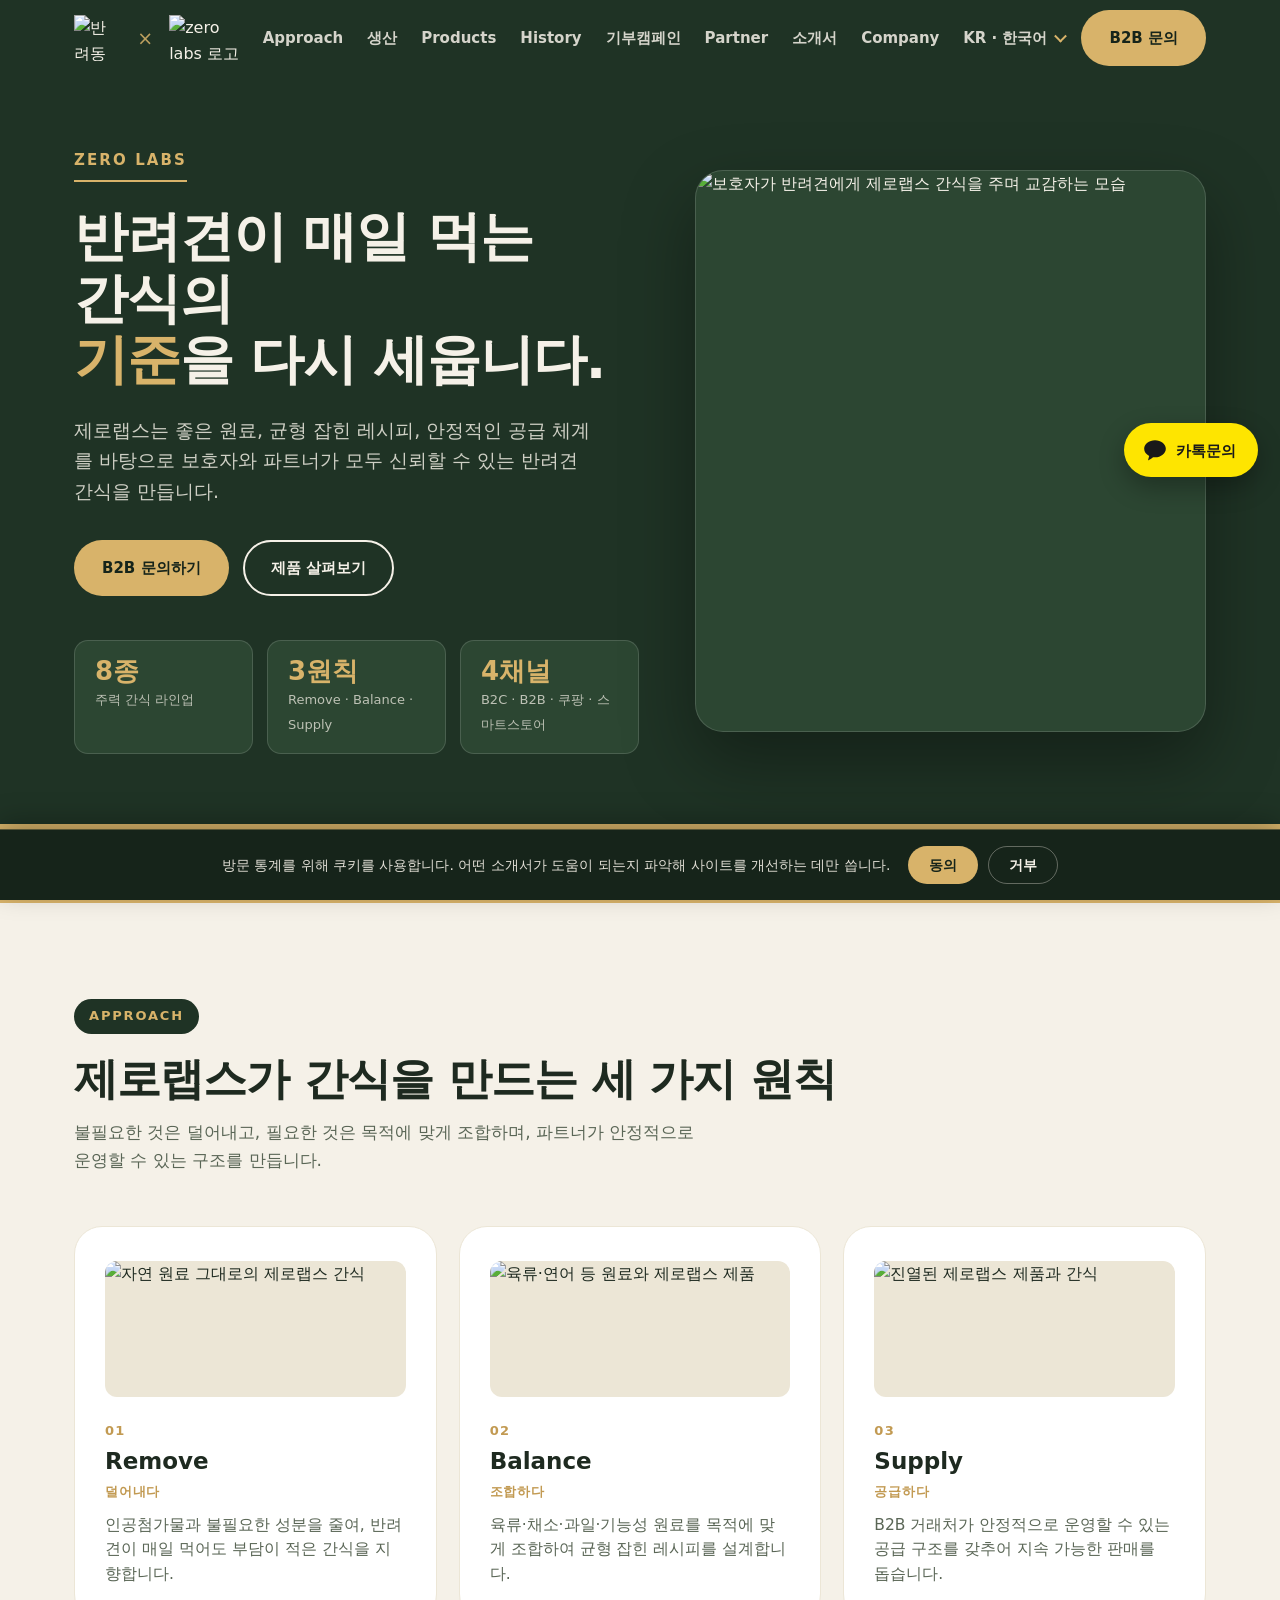
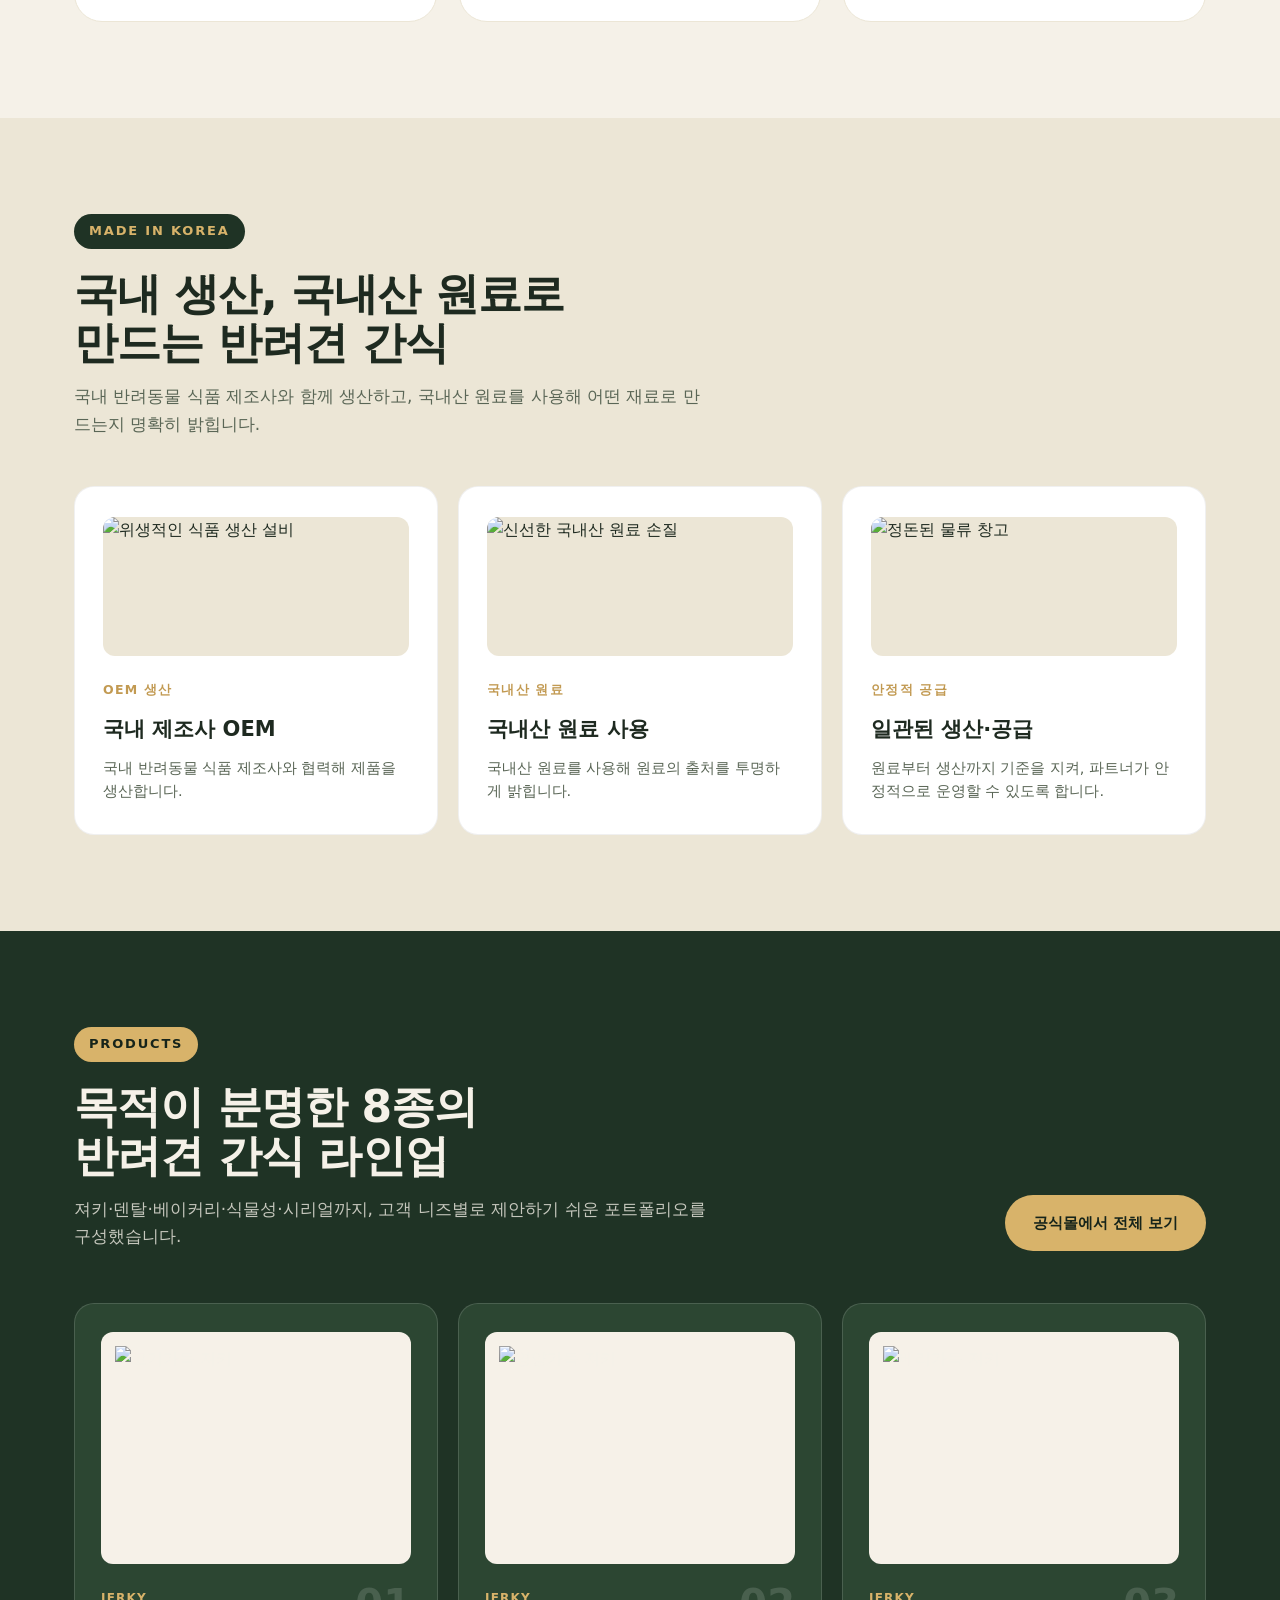
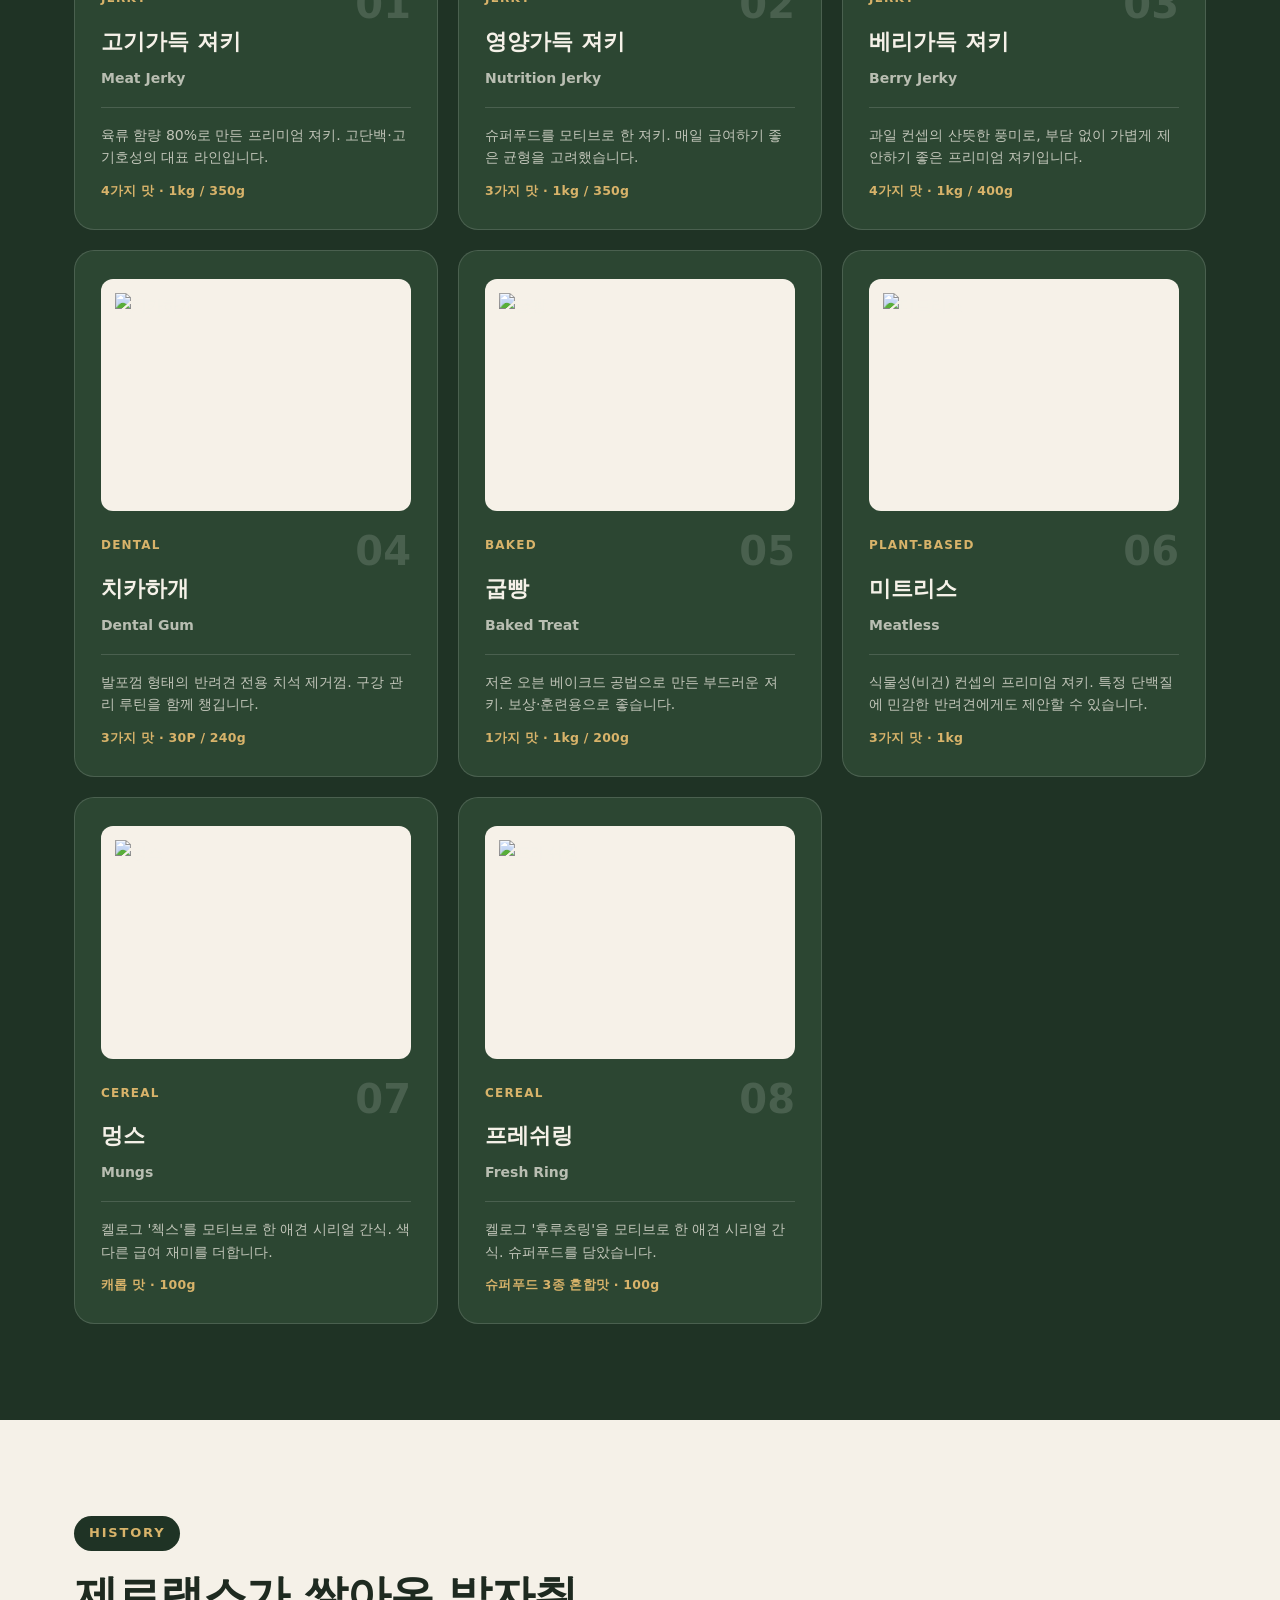
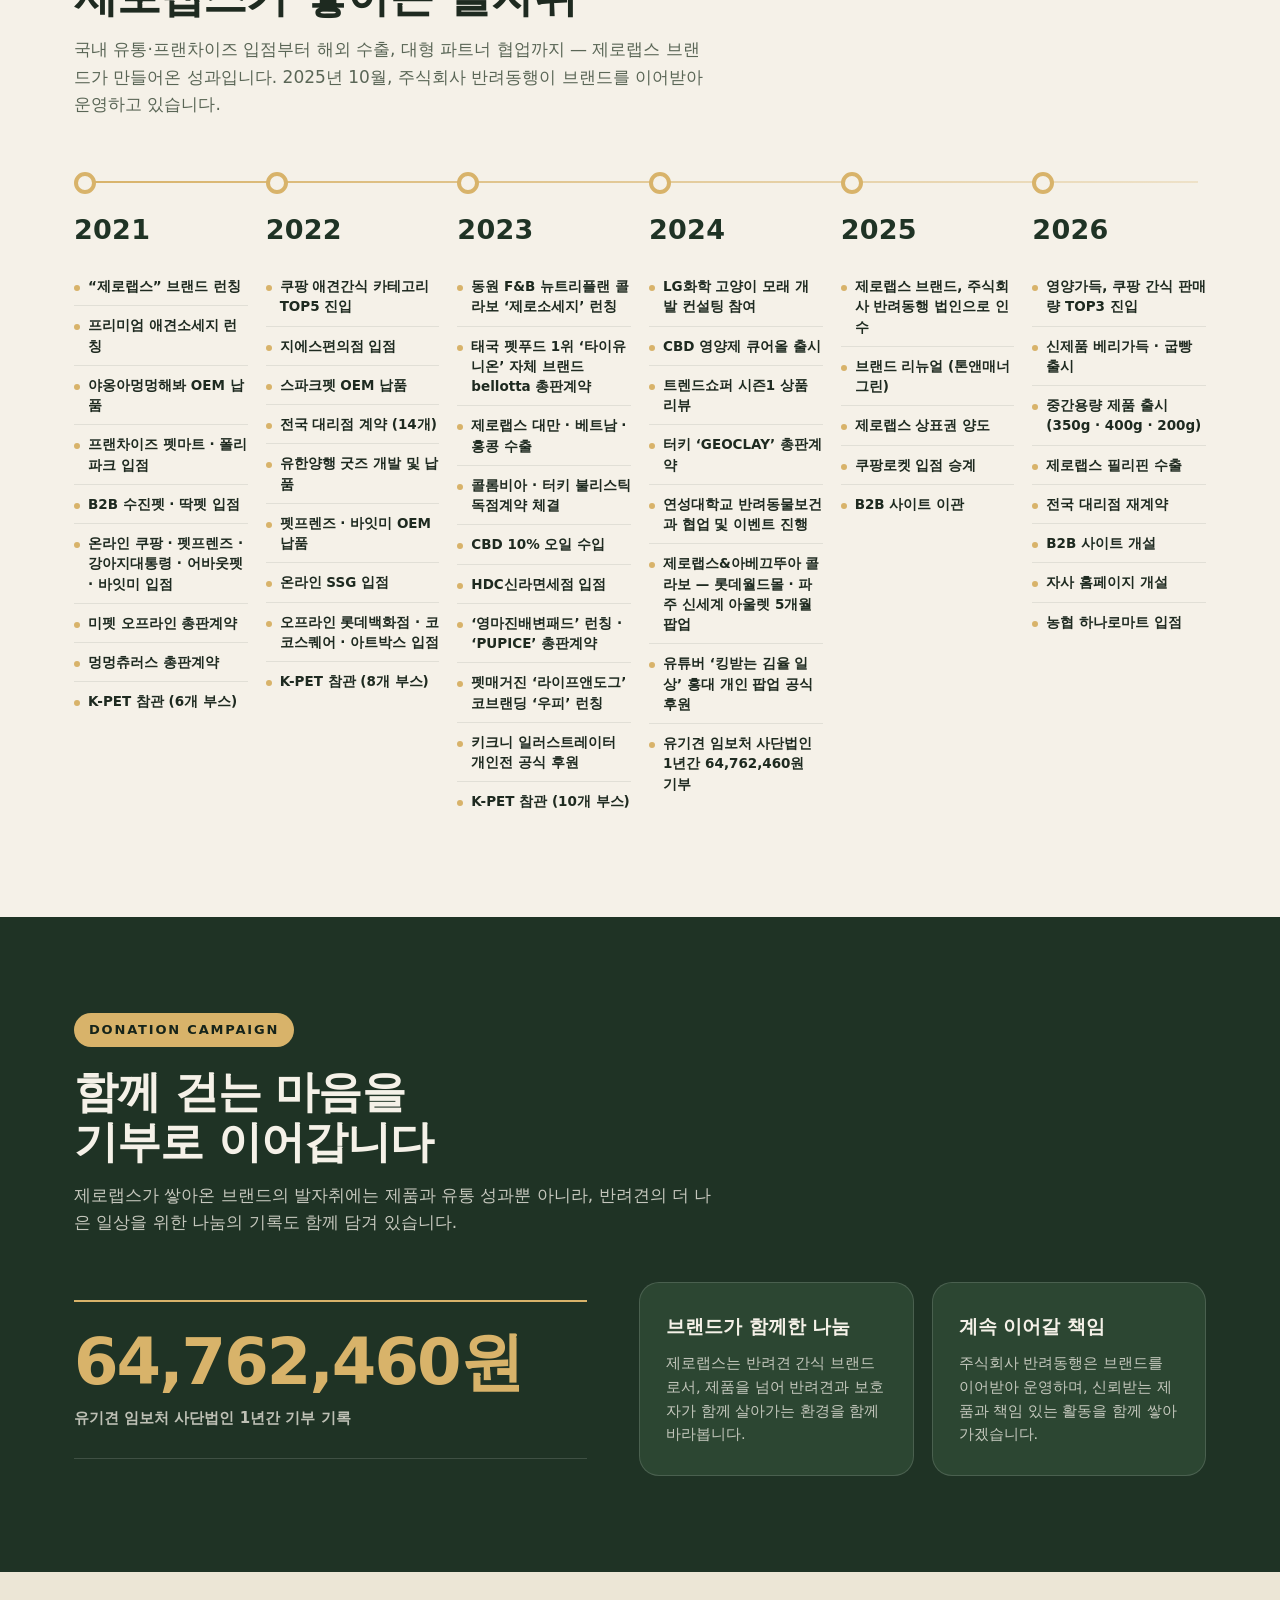
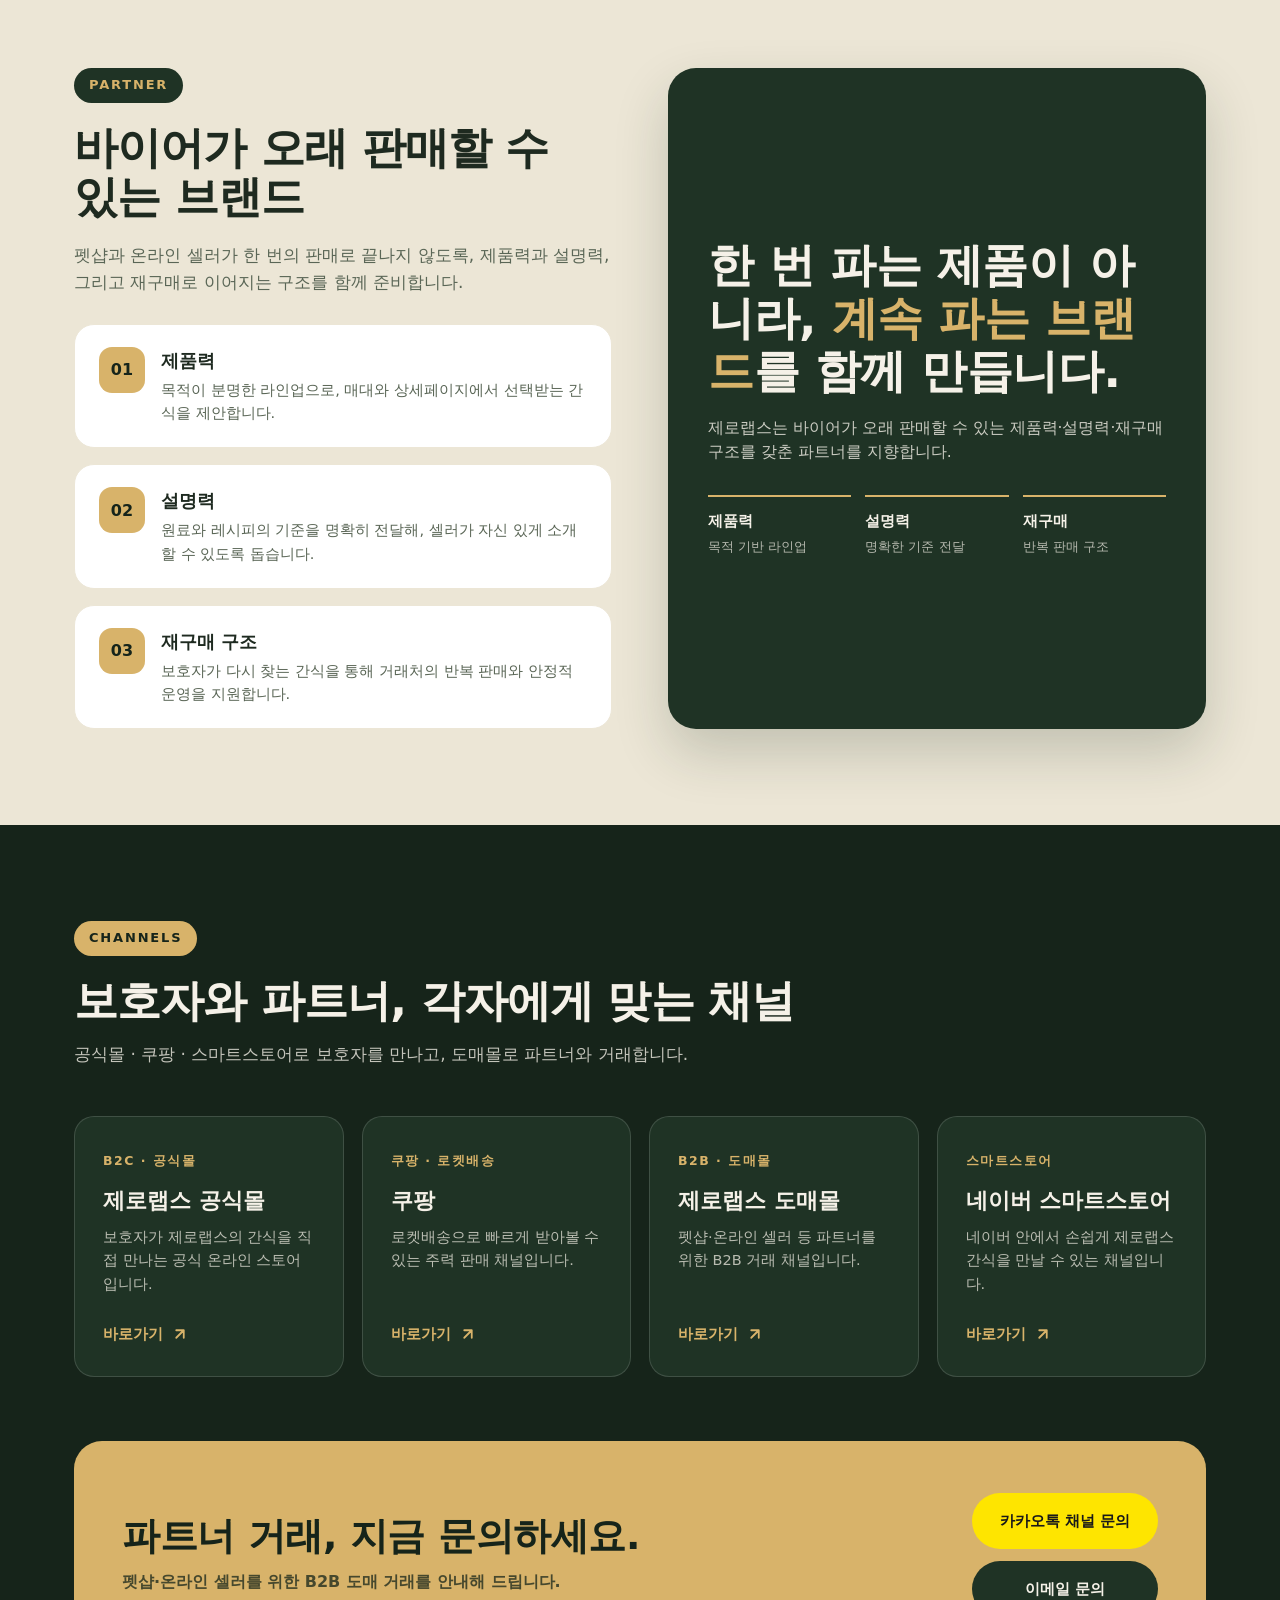
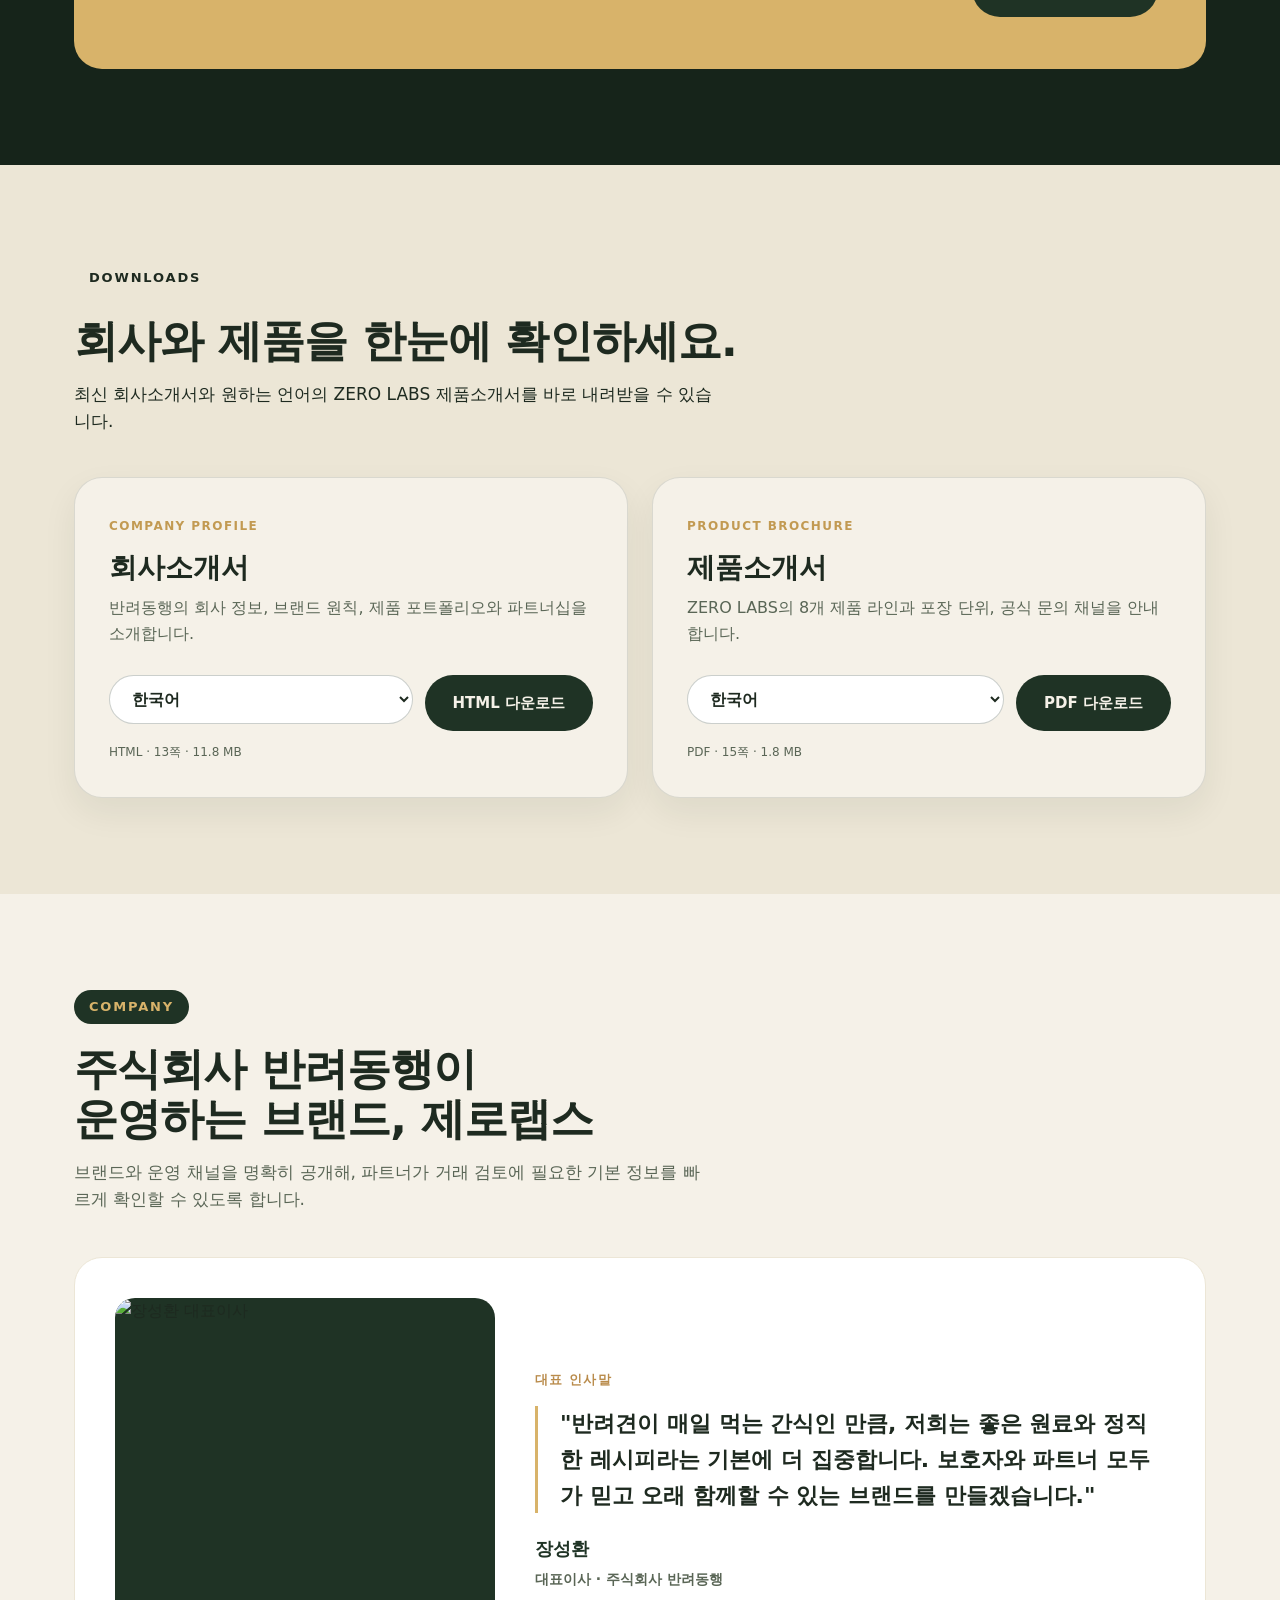
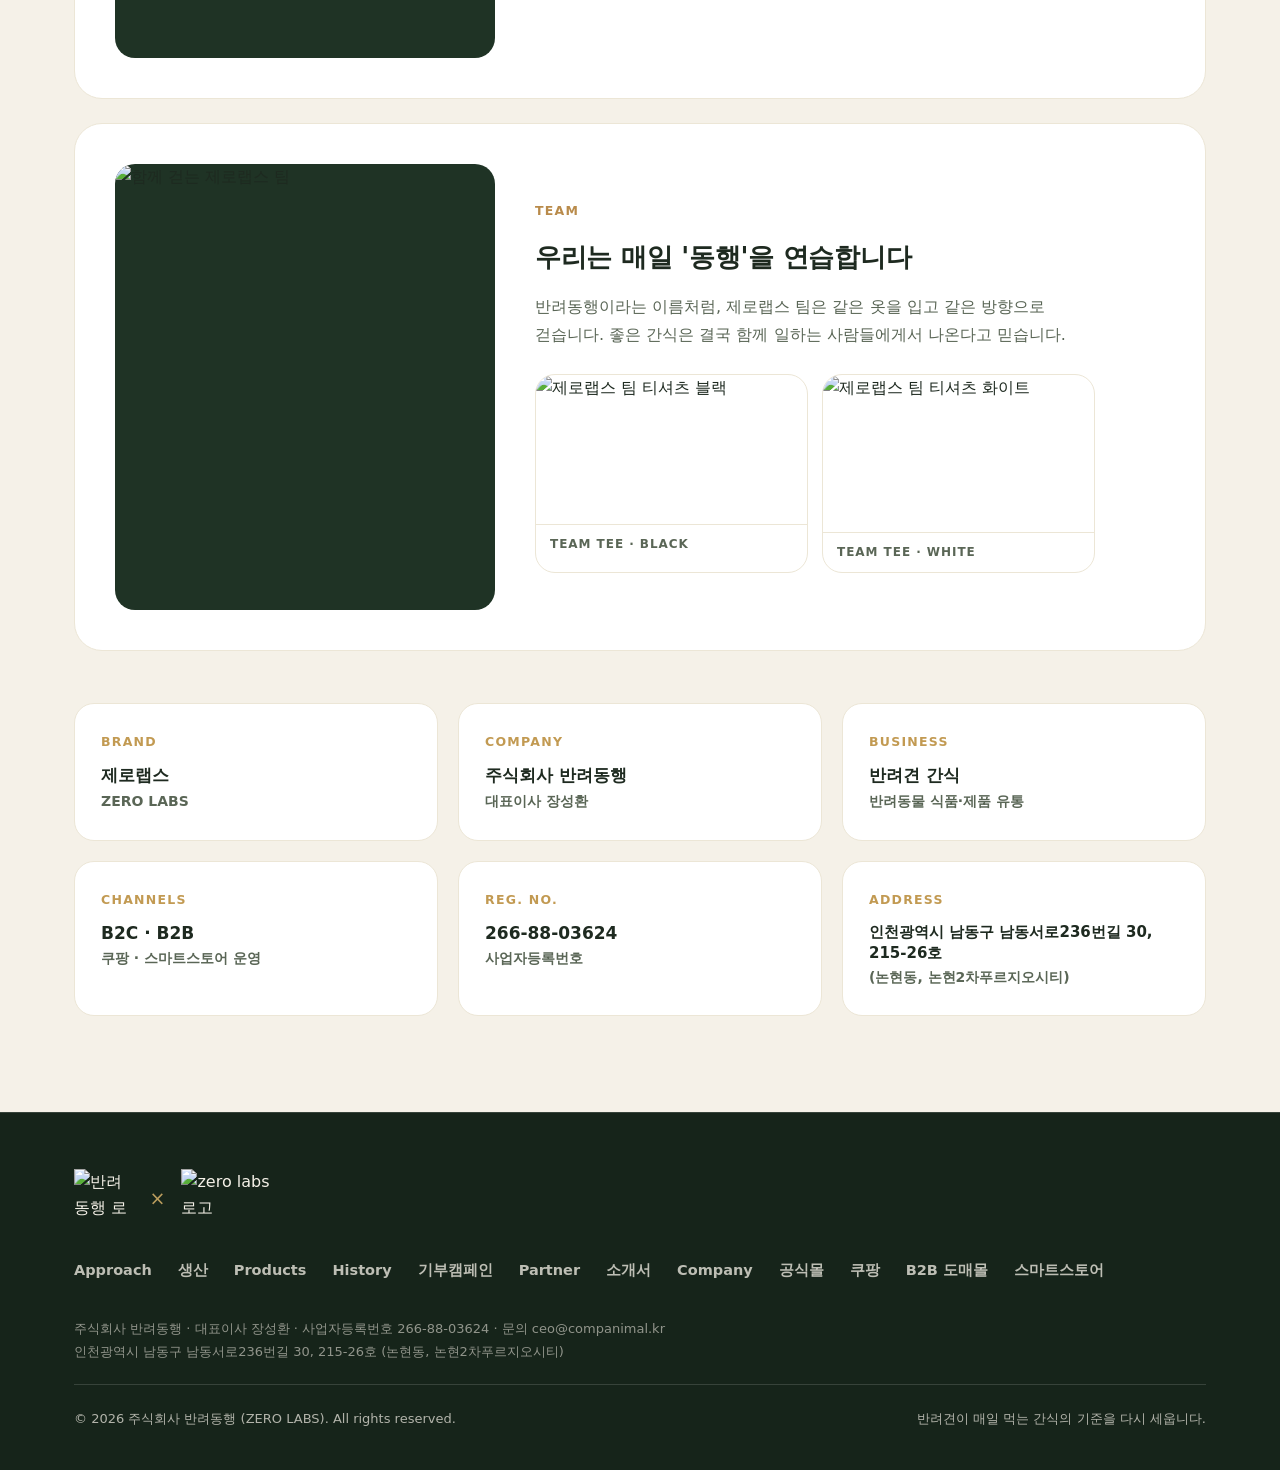
==== index.html @ 3cf58e0d "Make brochure buttons download files" ====
<!DOCTYPE html>
<html lang="ko">
<head>
<meta charset="UTF-8">
<meta name="viewport" content="width=device-width, initial-scale=1.0">
<!-- TONE: Forest & Gold -->
<title>ZERO LABS · 주식회사 반려동행 | 반려견 간식의 기준</title>
<meta name="description" content="제로랩스는 좋은 원료, 균형 잡힌 레시피, 안정적인 공급 체계를 바탕으로 보호자와 파트너가 모두 신뢰할 수 있는 반려견 간식을 만듭니다.">
<meta name="keywords" content="제로랩스, ZERO LABS, 반려동행, 주식회사 반려동행, 반려견 간식, 강아지 간식, 반려견 간식 도매, 강아지 간식 B2B, 펫샵 도매">
<meta name="naver-site-verification" content="42ab7909e6df366d7503579661ff001ebb4cefb5">
<meta name="google-site-verification" content="HSaeoZ3FyQffHJ2Tw8VqLlfAeDl8CpdPsUfSXZEnYkk">
<meta name="theme-color" content="#1f3325">

<!-- Favicon (반려동행 로고) -->
<link rel="icon" type="image/png" href="zerolabs_homepage_assets/favicon.png">
<link rel="apple-touch-icon" href="zerolabs_homepage_assets/apple-touch-icon.png">

<!-- Open Graph / SNS 공유 (반려동행 로고) -->
<meta property="og:type" content="website">
<meta property="og:site_name" content="ZERO LABS · 주식회사 반려동행">
<meta property="og:description" content="제로랩스는 좋은 원료, 균형 잡힌 레시피, 안정적인 공급 체계를 바탕으로 보호자와 파트너가 모두 신뢰할 수 있는 반려견 간식을 만듭니다.">
<meta property="og:title" content="ZERO LABS · 주식회사 반려동행 | 반려견 간식의 기준">
<meta property="og:locale" content="ko_KR">
<meta property="og:url" content="https://companimal.kr/">
<link rel="canonical" href="https://companimal.kr/">
<link rel="alternate" hreflang="ko" href="https://companimal.kr/">
<link rel="alternate" hreflang="en" href="https://companimal.kr/en/">
<link rel="alternate" hreflang="zh-Hans" href="https://companimal.kr/zh/">
<link rel="alternate" hreflang="zh-Hant" href="https://companimal.kr/zh-hant/">
<link rel="alternate" hreflang="x-default" href="https://companimal.kr/">
<meta property="og:image" content="https://companimal.kr/zerolabs_homepage_assets/og_image.png?v=2">
<meta property="og:image:width" content="1200">
<meta property="og:image:height" content="630">
<meta property="og:image:alt" content="반려동행 × ZERO LABS">
<script type="application/ld+json">
{
  "@context": "https://schema.org",
  "@type": "Organization",
  "name": "주식회사 반려동행",
  "alternateName": ["반려동행", "제로랩스", "ZERO LABS", "Companimal Co., Ltd."],
  "url": "https://companimal.kr/",
  "logo": "https://companimal.kr/zerolabs_homepage_assets/og_image.png",
  "brand": {
    "@type": "Brand",
    "name": "제로랩스",
    "alternateName": "ZERO LABS"
  },
  "taxID": "266-88-03624",
  "foundingDate": "2025-09-18",
  "address": {
    "@type": "PostalAddress",
    "addressCountry": "KR",
    "addressRegion": "인천광역시",
    "addressLocality": "남동구",
    "streetAddress": "남동서로236번길 30, 215-26호 (논현동, 논현2차푸르지오시티)"
  },
  "email": "ceo@companimal.kr",
  "contactPoint": {
    "@type": "ContactPoint",
    "contactType": "sales",
    "email": "ceo@companimal.kr",
    "url": "https://pf.kakao.com/_xnyDcs",
    "availableLanguage": ["Korean", "English", "Chinese"]
  },
  "sameAs": [
    "https://zerolabs.co.kr/",
    "https://smartstore.naver.com/zerolabs",
    "https://pf.kakao.com/_xnyDcs"
  ]
}
</script>
<meta name="twitter:card" content="summary_large_image">
<meta name="twitter:description" content="제로랩스는 좋은 원료, 균형 잡힌 레시피, 안정적인 공급 체계를 바탕으로 보호자와 파트너가 모두 신뢰할 수 있는 반려견 간식을 만듭니다.">
<meta name="twitter:title" content="ZERO LABS · 주식회사 반려동행">
<meta name="twitter:image" content="https://companimal.kr/zerolabs_homepage_assets/og_image.png?v=2">

<link rel="preconnect" href="https://cdn.jsdelivr.net" crossorigin>
<link rel="stylesheet" href="https://cdn.jsdelivr.net/gh/orioncactus/pretendard@v1.3.9/dist/web/static/pretendard.min.css">
<link rel="stylesheet" href="/styles.css?v=20260813">
</head>
<body>

<header>
  <div class="wrap nav">
    <a href="#top" class="brand" aria-label="반려동행 × 제로랩스 홈">
      <img class="lg-corp" src="zerolabs_homepage_assets/lockup_companimal.webp" alt="반려동행 로고" width="649" height="632">
      <span class="collab-x" aria-hidden="true">×</span>
      <img class="lg-brand" src="zerolabs_homepage_assets/lockup_zerolabs.webp" alt="zero labs 로고" width="960" height="632">
    </a>
    <nav class="nav-links" id="navLinks">
      <a class="link" href="#approach">Approach</a>
      <a class="link" href="#make">생산</a>
      <a class="link" href="#products">Products</a>
      <a class="link" href="#history">History</a>
      <a class="link" href="#donation">기부캠페인</a>
      <a class="link" href="#partner">Partner</a>
      <a class="link" href="#downloads">소개서</a>
      <a class="link" href="#company">Company</a>
      <a class="btn btn-lime" href="#contact">B2B 문의</a>
    </nav>
    <div class="nav-actions">
      <div class="lang-switch">
        <button class="lang-button" id="languageToggle" type="button" aria-label="국가별 언어 선택" aria-expanded="false" aria-controls="languageMenu">KR · 한국어</button>
        <ul class="lang-menu" id="languageMenu" aria-labelledby="languageToggle">
          <li><a class="lang-option active" href="/" aria-current="page">KR · 한국어</a></li>
          <li><a class="lang-option" href="/en/">US · English</a></li>
          <li><a class="lang-option" href="/zh/">CN · 简体中文</a></li>
          <li><a class="lang-option" href="/zh-hant/">TW · 繁體中文</a></li>
        </ul>
      </div>
      <a class="btn btn-lime btn-desktop" href="#contact">B2B 문의</a>
      <button class="hamburger" id="hamburger" aria-label="메뉴 열기" aria-expanded="false">
        <span></span><span></span><span></span>
      </button>
    </div>
  </div>
</header>

<main id="top">

  <!-- HERO -->
  <section class="hero">
    <div class="wrap hero-grid">
      <div class="hero-copy">
        <span class="hero-eyebrow">ZERO LABS</span>
        <h1>반려견이 매일 먹는 간식의<br class="br-d"> <span class="hl">기준</span>을 다시 세웁니다.</h1>
        <p class="sub">제로랩스는 좋은 원료, 균형 잡힌 레시피, 안정적인 공급 체계를 바탕으로 보호자와 파트너가 모두 신뢰할 수 있는 반려견 간식을 만듭니다.</p>
        <div class="hero-cta">
          <a class="btn btn-lime" href="#contact">B2B 문의하기</a>
          <a class="btn btn-outline" href="#products" style="color:var(--cream)">제품 살펴보기</a>
        </div>
        <div class="hero-stats">
          <div class="stat"><b>8종</b><span>주력 간식 라인업</span></div>
          <div class="stat"><b>3원칙</b><span>Remove · Balance · Supply</span></div>
          <div class="stat"><b>4채널</b><span>B2C · B2B · 쿠팡 · 스마트스토어</span></div>
        </div>
      </div>
      <div class="hero-visual">
        <div class="hero-card">
          <img src="zerolabs_homepage_assets/hero-dog-companion.webp" alt="보호자가 반려견에게 제로랩스 간식을 주며 교감하는 모습" fetchpriority="high" width="1100" height="1650">
        </div>
      </div>
    </div>
  </section>

  <!-- TRUST STRIP -->
  <section class="trust">
    <div class="wrap">
      <p>보호자에게는 믿을 수 있는 간식, 파트너에게는 오래 파는 제품.</p>
      <div class="chips">
        <div class="t-item"><span class="t-ico">✓</span><span class="t-txt"><b>좋은 원료</b><span>국내산 원료 사용</span></span></div>
        <div class="t-item"><span class="t-ico">✓</span><span class="t-txt"><b>균형 레시피</b><span>목적별 레시피 설계</span></span></div>
        <div class="t-item"><span class="t-ico">✓</span><span class="t-txt"><b>안정적 공급</b><span>국내 제조사 OEM 생산</span></span></div>
      </div>
    </div>
  </section>

  <!-- APPROACH -->
  <section class="sec approach" id="approach">
    <div class="wrap">
      <div class="sec-head">
        <span class="sec-tag">Approach</span>
        <h2>제로랩스가 간식을 만드는 세 가지 원칙</h2>
        <p class="lead">불필요한 것은 덜어내고, 필요한 것은 목적에 맞게 조합하며, 파트너가 안정적으로 운영할 수 있는 구조를 만듭니다.</p>
      </div>
      <div class="principles">
        <div class="principle">
          <div class="pmg"><img src="zerolabs_homepage_assets/approach_remove.webp" alt="자연 원료 그대로의 제로랩스 간식" width="900" height="375" loading="lazy" decoding="async"></div>
          <span class="num">01</span>
          <h3>Remove<span class="en">덜어내다</span></h3>
          <p>인공첨가물과 불필요한 성분을 줄여, 반려견이 매일 먹어도 부담이 적은 간식을 지향합니다.</p>
        </div>
        <div class="principle">
          <div class="pmg"><img src="zerolabs_homepage_assets/approach_balance.webp" alt="육류·연어 등 원료와 제로랩스 제품" width="900" height="375" loading="lazy" decoding="async"></div>
          <span class="num">02</span>
          <h3>Balance<span class="en">조합하다</span></h3>
          <p>육류·채소·과일·기능성 원료를 목적에 맞게 조합하여 균형 잡힌 레시피를 설계합니다.</p>
        </div>
        <div class="principle">
          <div class="pmg"><img src="zerolabs_homepage_assets/hero-dog-treats.webp" alt="진열된 제로랩스 제품과 간식" width="1731" height="909" loading="lazy" decoding="async"></div>
          <span class="num">03</span>
          <h3>Supply<span class="en">공급하다</span></h3>
          <p>B2B 거래처가 안정적으로 운영할 수 있는 공급 구조를 갖추어 지속 가능한 판매를 돕습니다.</p>
        </div>
      </div>
    </div>
  </section>

  <!-- MADE IN KOREA / 생산 -->
  <section class="sec make" id="make">
    <div class="wrap">
      <div class="sec-head">
        <span class="sec-tag">Made in Korea</span>
        <h2>국내 생산, 국내산 원료로<br>만드는 반려견 간식</h2>
        <p class="lead">국내 반려동물 식품 제조사와 함께 생산하고, 국내산 원료를 사용해 어떤 재료로 만드는지 명확히 밝힙니다.</p>
      </div>
      <div class="make-grid">
        <div class="make-card">
          <div class="mimg"><img src="zerolabs_homepage_assets/make_oem.webp" alt="위생적인 식품 생산 설비" width="900" height="600" loading="lazy" decoding="async"></div>
          <span class="kw">OEM 생산</span>
          <h3>국내 제조사 OEM</h3>
          <p>국내 반려동물 식품 제조사와 협력해 제품을 생산합니다.</p>
        </div>
        <div class="make-card">
          <div class="mimg"><img src="zerolabs_homepage_assets/make_ingredient.webp" alt="신선한 국내산 원료 손질" width="900" height="601" loading="lazy" decoding="async"></div>
          <span class="kw">국내산 원료</span>
          <h3>국내산 원료 사용</h3>
          <p>국내산 원료를 사용해 원료의 출처를 투명하게 밝힙니다.</p>
        </div>
        <div class="make-card">
          <div class="mimg"><img src="zerolabs_homepage_assets/make_supply.webp" alt="정돈된 물류 창고" width="900" height="598" loading="lazy" decoding="async"></div>
          <span class="kw">안정적 공급</span>
          <h3>일관된 생산·공급</h3>
          <p>원료부터 생산까지 기준을 지켜, 파트너가 안정적으로 운영할 수 있도록 합니다.</p>
        </div>
      </div>
    </div>
  </section>

  <!-- PRODUCTS -->
  <section class="sec products" id="products">
    <div class="wrap">
      <div class="prod-head">
        <div class="sec-head">
          <span class="sec-tag">Products</span>
          <h2>목적이 분명한 8종의<br>반려견 간식 라인업</h2>
          <p class="lead">져키·덴탈·베이커리·식물성·시리얼까지, 고객 니즈별로 제안하기 쉬운 포트폴리오를 구성했습니다.</p>
        </div>
        <a class="btn btn-lime" href="https://zerolabs.co.kr/" target="_blank" rel="noopener">공식몰에서 전체 보기</a>
      </div>
      <div class="prod-grid">
        <div class="pcard"><div class="pimg"><img src="zerolabs_homepage_assets/products/gogi.webp" alt="고기가득 져키" width="680" height="680" loading="lazy" decoding="async"></div>
          <span class="no">01</span><span class="tag">Jerky</span><h3>고기가득 져키</h3><span class="en">Meat Jerky</span>
          <p class="pdesc">육류 함량 80%로 만든 프리미엄 져키. 고단백·고기호성의 대표 라인입니다.</p>
          <p class="pspec">4가지 맛 · 1kg / 350g</p></div>
        <div class="pcard"><div class="pimg"><img src="zerolabs_homepage_assets/products/yeongyang.webp" alt="영양가득 져키" width="680" height="680" loading="lazy" decoding="async"></div>
          <span class="no">02</span><span class="tag">Jerky</span><h3>영양가득 져키</h3><span class="en">Nutrition Jerky</span>
          <p class="pdesc">슈퍼푸드를 모티브로 한 져키. 매일 급여하기 좋은 균형을 고려했습니다.</p>
          <p class="pspec">3가지 맛 · 1kg / 350g</p></div>
        <div class="pcard"><div class="pimg"><img src="zerolabs_homepage_assets/products/berry.webp" alt="베리가득 져키" width="680" height="680" loading="lazy" decoding="async"></div>
          <span class="no">03</span><span class="tag">Jerky</span><h3>베리가득 져키</h3><span class="en">Berry Jerky</span>
          <p class="pdesc">과일 컨셉의 산뜻한 풍미로, 부담 없이 가볍게 제안하기 좋은 프리미엄 져키입니다.</p>
          <p class="pspec">4가지 맛 · 1kg / 400g</p></div>
        <div class="pcard"><div class="pimg"><img src="zerolabs_homepage_assets/products/chika.webp" alt="치카하개" width="680" height="680" loading="lazy" decoding="async"></div>
          <span class="no">04</span><span class="tag">Dental</span><h3>치카하개</h3><span class="en">Dental Gum</span>
          <p class="pdesc">발포껌 형태의 반려견 전용 치석 제거껌. 구강 관리 루틴을 함께 챙깁니다.</p>
          <p class="pspec">3가지 맛 · 30P / 240g</p></div>
        <div class="pcard"><div class="pimg"><img src="zerolabs_homepage_assets/products/gupbbang.webp" alt="굽빵" width="680" height="680" loading="lazy" decoding="async"></div>
          <span class="no">05</span><span class="tag">Baked</span><h3>굽빵</h3><span class="en">Baked Treat</span>
          <p class="pdesc">저온 오븐 베이크드 공법으로 만든 부드러운 져키. 보상·훈련용으로 좋습니다.</p>
          <p class="pspec">1가지 맛 · 1kg / 200g</p></div>
        <div class="pcard"><div class="pimg"><img src="zerolabs_homepage_assets/products/meatless.webp" alt="미트리스" width="680" height="680" loading="lazy" decoding="async"></div>
          <span class="no">06</span><span class="tag">Plant-based</span><h3>미트리스</h3><span class="en">Meatless</span>
          <p class="pdesc">식물성(비건) 컨셉의 프리미엄 져키. 특정 단백질에 민감한 반려견에게도 제안할 수 있습니다.</p>
          <p class="pspec">3가지 맛 · 1kg</p></div>
        <div class="pcard"><div class="pimg"><img src="zerolabs_homepage_assets/products/mungs.webp" alt="멍스" width="680" height="680" loading="lazy" decoding="async"></div>
          <span class="no">07</span><span class="tag">Cereal</span><h3>멍스</h3><span class="en">Mungs</span>
          <p class="pdesc">켈로그 '첵스'를 모티브로 한 애견 시리얼 간식. 색다른 급여 재미를 더합니다.</p>
          <p class="pspec">캐롭 맛 · 100g</p></div>
        <div class="pcard"><div class="pimg"><img src="zerolabs_homepage_assets/products/fresh.webp" alt="프레쉬링" width="680" height="680" loading="lazy" decoding="async"></div>
          <span class="no">08</span><span class="tag">Cereal</span><h3>프레쉬링</h3><span class="en">Fresh Ring</span>
          <p class="pdesc">켈로그 '후루츠링'을 모티브로 한 애견 시리얼 간식. 슈퍼푸드를 담았습니다.</p>
          <p class="pspec">슈퍼푸드 3종 혼합맛 · 100g</p></div>
      </div>
    </div>
  </section>

  <!-- HISTORY / 연혁 -->
  <section class="sec history" id="history">
    <div class="wrap">
      <div class="sec-head">
        <span class="sec-tag">History</span>
        <h2>제로랩스가 쌓아온 발자취</h2>
        <p class="lead">국내 유통·프랜차이즈 입점부터 해외 수출, 대형 파트너 협업까지 — 제로랩스 브랜드가 만들어온 성과입니다. 2025년 10월, 주식회사 반려동행이 브랜드를 이어받아 운영하고 있습니다.</p>
      </div>
      <div class="tl">
        <div class="tl-col">
          <div class="yr">2021</div>
          <ul>
            <li><b>“제로랩스” 브랜드 런칭</b></li>
            <li>프리미엄 애견소세지 런칭</li>
            <li>야옹아멍멍해봐 OEM 납품</li>
            <li>프랜차이즈 펫마트 · 폴리파크 입점</li>
            <li>B2B 수진펫 · 딱펫 입점</li>
            <li>온라인 쿠팡 · 펫프렌즈 · 강아지대통령 · 어바웃펫 · 바잇미 입점</li>
            <li>미펫 오프라인 총판계약</li>
            <li>멍멍츄러스 총판계약</li>
            <li>K-PET 참관 (6개 부스)</li>
          </ul>
        </div>
        <div class="tl-col">
          <div class="yr">2022</div>
          <ul>
            <li><b>쿠팡 애견간식 카테고리 TOP5 진입</b></li>
            <li>지에스편의점 입점</li>
            <li>스파크펫 OEM 납품</li>
            <li>전국 대리점 계약 (14개)</li>
            <li>유한양행 굿즈 개발 및 납품</li>
            <li>펫프렌즈 · 바잇미 OEM 납품</li>
            <li>온라인 SSG 입점</li>
            <li>오프라인 롯데백화점 · 코코스퀘어 · 아트박스 입점</li>
            <li>K-PET 참관 (8개 부스)</li>
          </ul>
        </div>
        <div class="tl-col">
          <div class="yr">2023</div>
          <ul>
            <li><b>동원 F&amp;B 뉴트리플랜 콜라보 ‘제로소세지’ 런칭</b></li>
            <li>태국 펫푸드 1위 ‘타이유니온’ 자체 브랜드 bellotta 총판계약</li>
            <li>제로랩스 대만 · 베트남 · 홍콩 수출</li>
            <li>콜롬비아 · 터키 불리스틱 독점계약 체결</li>
            <li>CBD 10% 오일 수입</li>
            <li>HDC신라면세점 입점</li>
            <li>‘영마진배변패드’ 런칭 · ‘PUPICE’ 총판계약</li>
            <li>펫매거진 ‘라이프앤도그’ 코브랜딩 ‘우피’ 런칭</li>
            <li>키크니 일러스트레이터 개인전 공식 후원</li>
            <li>K-PET 참관 (10개 부스)</li>
          </ul>
        </div>
        <div class="tl-col">
          <div class="yr">2024</div>
          <ul>
            <li><b>LG화학 고양이 모래 개발 컨설팅 참여</b></li>
            <li>CBD 영양제 큐어올 출시</li>
            <li>트렌드쇼퍼 시즌1 상품 리뷰</li>
            <li>터키 ‘GEOCLAY’ 총판계약</li>
            <li>연성대학교 반려동물보건과 협업 및 이벤트 진행</li>
            <li>제로랩스&amp;아베끄뚜아 콜라보 — 롯데월드몰 · 파주 신세계 아울렛 5개월 팝업</li>
            <li>유튜버 ‘킹받는 김율 일상’ 홍대 개인 팝업 공식 후원</li>
            <li>유기견 임보처 사단법인 1년간 64,762,460원 기부</li>
          </ul>
        </div>
        <div class="tl-col">
          <div class="yr">2025</div>
          <ul>
            <li><b>제로랩스 브랜드, 주식회사 반려동행 법인으로 인수</b></li>
            <li>브랜드 리뉴얼 (톤앤매너 그린)</li>
            <li>제로랩스 상표권 양도</li>
            <li>쿠팡로켓 입점 승계</li>
            <li>B2B 사이트 이관</li>
          </ul>
        </div>
        <div class="tl-col">
          <div class="yr">2026</div>
          <ul>
            <li><b>영양가득, 쿠팡 간식 판매량 TOP3 진입</b></li>
            <li>신제품 베리가득 · 굽빵 출시</li>
            <li>중간용량 제품 출시 (350g · 400g · 200g)</li>
            <li>제로랩스 필리핀 수출</li>
            <li>전국 대리점 재계약</li>
            <li>B2B 사이트 개설</li>
            <li>자사 홈페이지 개설</li>
            <li>농협 하나로마트 입점</li>
          </ul>
        </div>
      </div>
    </div>
  </section>

  <!-- DONATION CAMPAIGN -->
  <section class="sec donation" id="donation">
    <div class="wrap">
      <div class="sec-head">
        <span class="sec-tag">Donation Campaign</span>
        <h2>함께 걷는 마음을<br>기부로 이어갑니다</h2>
        <p class="lead">제로랩스가 쌓아온 브랜드의 발자취에는 제품과 유통 성과뿐 아니라, 반려견의 더 나은 일상을 위한 나눔의 기록도 함께 담겨 있습니다.</p>
      </div>
      <div class="donation-grid">
        <div class="donation-metric">
          <b>64,762,460원</b>
          <span>유기견 임보처 사단법인 1년간 기부 기록</span>
        </div>
        <div class="donation-copy">
          <div class="donation-item">
            <h3>브랜드가 함께한 나눔</h3>
            <p>제로랩스는 반려견 간식 브랜드로서, 제품을 넘어 반려견과 보호자가 함께 살아가는 환경을 함께 바라봅니다.</p>
          </div>
          <div class="donation-item">
            <h3>계속 이어갈 책임</h3>
            <p>주식회사 반려동행은 브랜드를 이어받아 운영하며, 신뢰받는 제품과 책임 있는 활동을 함께 쌓아가겠습니다.</p>
          </div>
        </div>
      </div>
    </div>
  </section>

  <!-- PARTNER -->
  <section class="sec partner" id="partner">
    <div class="wrap partner-grid">
      <div>
        <span class="sec-tag">Partner</span>
        <h2>바이어가 오래 판매할 수 있는 브랜드</h2>
        <p class="lead">펫샵과 온라인 셀러가 한 번의 판매로 끝나지 않도록, 제품력과 설명력, 그리고 재구매로 이어지는 구조를 함께 준비합니다.</p>
        <div class="partner-list">
          <div class="pl-item">
            <span class="k">01</span>
            <div><h3>제품력</h3><p>목적이 분명한 라인업으로, 매대와 상세페이지에서 선택받는 간식을 제안합니다.</p></div>
          </div>
          <div class="pl-item">
            <span class="k">02</span>
            <div><h3>설명력</h3><p>원료와 레시피의 기준을 명확히 전달해, 셀러가 자신 있게 소개할 수 있도록 돕습니다.</p></div>
          </div>
          <div class="pl-item">
            <span class="k">03</span>
            <div><h3>재구매 구조</h3><p>보호자가 다시 찾는 간식을 통해 거래처의 반복 판매와 안정적 운영을 지원합니다.</p></div>
          </div>
        </div>
      </div>
      <div class="partner-visual">
        <div class="big">한 번 파는 제품이 아니라, <span class="hl">계속 파는 브랜드</span>를 함께 만듭니다.</div>
        <p>제로랩스는 바이어가 오래 판매할 수 있는 제품력·설명력·재구매 구조를 갖춘 파트너를 지향합니다.</p>
        <div class="pv-metrics">
          <div class="pv-metric"><b>제품력</b><span>목적 기반 라인업</span></div>
          <div class="pv-metric"><b>설명력</b><span>명확한 기준 전달</span></div>
          <div class="pv-metric"><b>재구매</b><span>반복 판매 구조</span></div>
        </div>
      </div>
    </div>
  </section>

  <!-- CHANNELS / CTA -->
  <section class="channels" id="contact">
    <div class="wrap">
      <div class="sec-head">
        <span class="sec-tag">Channels</span>
        <h2>보호자와 파트너, 각자에게 맞는 채널</h2>
        <p class="lead" style="color:rgba(245,241,232,.78)">공식몰 · 쿠팡 · 스마트스토어로 보호자를 만나고, 도매몰로 파트너와 거래합니다.</p>
      </div>
      <div class="ch-grid">
        <a class="ch-card" href="https://zerolabs.co.kr/" target="_blank" rel="noopener">
          <div>
            <span class="type">B2C · 공식몰</span>
            <h3>제로랩스 공식몰</h3>
            <p>보호자가 제로랩스의 간식을 직접 만나는 공식 온라인 스토어입니다.</p>
          </div>
          <span class="go">바로가기 <svg viewBox="0 0 24 24" fill="none" stroke="currentColor" stroke-width="2.4" stroke-linecap="round" stroke-linejoin="round"><path d="M7 17L17 7M7 7h10v10"/></svg></span>
        </a>
        <a class="ch-card" href="https://www.coupang.com/np/search?component=&q=%EC%A0%9C%EB%A1%9C%EB%9E%A9%EC%8A%A4&traceId=mr3oy0ab&channel=user" target="_blank" rel="noopener">
          <div>
            <span class="type">쿠팡 · 로켓배송</span>
            <h3>쿠팡</h3>
            <p>로켓배송으로 빠르게 받아볼 수 있는 주력 판매 채널입니다.</p>
          </div>
          <span class="go">바로가기 <svg viewBox="0 0 24 24" fill="none" stroke="currentColor" stroke-width="2.4" stroke-linecap="round" stroke-linejoin="round"><path d="M7 17L17 7M7 7h10v10"/></svg></span>
        </a>
        <a class="ch-card" href="https://제로랩스.com/#" target="_blank" rel="noopener">
          <div>
            <span class="type">B2B · 도매몰</span>
            <h3>제로랩스 도매몰</h3>
            <p>펫샵·온라인 셀러 등 파트너를 위한 B2B 거래 채널입니다.</p>
          </div>
          <span class="go">바로가기 <svg viewBox="0 0 24 24" fill="none" stroke="currentColor" stroke-width="2.4" stroke-linecap="round" stroke-linejoin="round"><path d="M7 17L17 7M7 7h10v10"/></svg></span>
        </a>
        <a class="ch-card" href="https://smartstore.naver.com/zerolabs" target="_blank" rel="noopener">
          <div>
            <span class="type">스마트스토어</span>
            <h3>네이버 스마트스토어</h3>
            <p>네이버 안에서 손쉽게 제로랩스 간식을 만날 수 있는 채널입니다.</p>
          </div>
          <span class="go">바로가기 <svg viewBox="0 0 24 24" fill="none" stroke="currentColor" stroke-width="2.4" stroke-linecap="round" stroke-linejoin="round"><path d="M7 17L17 7M7 7h10v10"/></svg></span>
        </a>
      </div>

      <div class="cta-band">
        <div>
          <h3>파트너 거래, 지금 문의하세요.</h3>
          <p>펫샵·온라인 셀러를 위한 B2B 도매 거래를 안내해 드립니다.</p>
        </div>
        <div class="cta-actions">
          <a class="btn btn-kakao" href="https://pf.kakao.com/_xnyDcs" target="_blank" rel="noopener">카카오톡 채널 문의</a>
          <a class="btn btn-dark" href="mailto:ceo@companimal.kr">이메일 문의</a>
        </div>
      </div>
    </div>
  </section>

  <!-- BROCHURE DOWNLOADS -->
  <section class="downloads" id="downloads">
    <div class="wrap">
      <div class="sec-head">
        <span class="sec-tag">Downloads</span>
        <h2>회사와 제품을 한눈에 확인하세요.</h2>
        <p class="lead">최신 회사소개서와 원하는 언어의 ZERO LABS 제품소개서를 바로 내려받을 수 있습니다.</p>
      </div>
      <div class="download-grid">
        <article class="download-card" data-brochure-kind="company">
          <span class="download-type">Company Profile</span>
          <h3>회사소개서</h3>
          <p>반려동행의 회사 정보, 브랜드 원칙, 제품 포트폴리오와 파트너십을 소개합니다.</p>
          <div class="download-controls">
            <label><span class="sr-only">회사소개서 언어</span><select class="download-select" aria-label="회사소개서 언어"><option value="ko">한국어</option></select></label>
            <a class="btn btn-dark" data-download-link data-download-label-pdf="PDF 다운로드" data-download-label-html="HTML 다운로드" href="/output/brochure/zerolabs-company-profile-ko-2026.html" type="text/html" hreflang="ko-KR" download="zerolabs-company-profile-ko-2026.html">HTML 다운로드</a>
          </div>
          <span class="download-meta" data-file-size>HTML · 13쪽</span>
        </article>
        <article class="download-card" data-brochure-kind="product">
          <span class="download-type">Product Brochure</span>
          <h3>제품소개서</h3>
          <p>ZERO LABS의 8개 제품 라인과 포장 단위, 공식 문의 채널을 안내합니다.</p>
          <div class="download-controls">
            <label><span class="sr-only">제품소개서 언어</span><select class="download-select" aria-label="제품소개서 언어"><option value="ko">한국어</option></select></label>
            <a class="btn btn-dark" data-download-link data-download-label-pdf="PDF 다운로드" data-download-label-html="HTML 다운로드" href="/output/pdf/product-brochure-ko-2026-v3.pdf" type="application/pdf" hreflang="ko-KR" download="product-brochure-ko-2026-v3.pdf">PDF 다운로드</a>
          </div>
          <span class="download-meta" data-file-size>PDF · 15쪽</span>
        </article>
      </div>
    </div>
  </section>

  <!-- COMPANY -->
  <section class="company" id="company">
    <div class="wrap">
      <div class="sec-head">
        <span class="sec-tag">Company</span>
        <h2>주식회사 반려동행이<br>운영하는 브랜드, 제로랩스</h2>
        <p class="lead">브랜드와 운영 채널을 명확히 공개해, 파트너가 거래 검토에 필요한 기본 정보를 빠르게 확인할 수 있도록 합니다.</p>
      </div>

      <!-- 대표 인사말 (플레이스홀더 — 실제 대표자 성함·사진·문구로 교체) -->
      <div class="ceo">
        <div class="ceo-photo"><img src="zerolabs_homepage_assets/ceo_jangseonghwan.webp" alt="장성환 대표이사" width="760" height="1140" loading="lazy" decoding="async"></div>
        <div class="ceo-body">
          <span class="ceo-tag">대표 인사말</span>
          <blockquote class="ceo-quote">"반려견이 매일 먹는 간식인 만큼, 저희는 좋은 원료와 정직한 레시피라는 기본에 더 집중합니다. 보호자와 파트너 모두가 믿고 오래 함께할 수 있는 브랜드를 만들겠습니다."</blockquote>
          <div class="ceo-name">장성환<span>대표이사 · 주식회사 반려동행</span></div>
        </div>
      </div>

      <!-- 팀 컬처 -->
      <div class="team">
        <div class="team-photo"><img src="zerolabs_homepage_assets/team_walk.webp" alt="함께 걷는 제로랩스 팀" loading="lazy" width="900" height="1056"></div>
        <div class="team-body">
          <span class="ceo-tag">Team</span>
          <h3>우리는 매일 '동행'을 연습합니다</h3>
          <p>반려동행이라는 이름처럼, 제로랩스 팀은 같은 옷을 입고 같은 방향으로 걷습니다. 좋은 간식은 결국 함께 일하는 사람들에게서 나온다고 믿습니다.</p>
          <div class="team-tees">
            <figure><img src="zerolabs_homepage_assets/tee_black.webp" alt="제로랩스 팀 티셔츠 블랙" loading="lazy" width="900" height="494"><figcaption>Team Tee · Black</figcaption></figure>
            <figure><img src="zerolabs_homepage_assets/tee_white.webp" alt="제로랩스 팀 티셔츠 화이트" loading="lazy" width="900" height="521"><figcaption>Team Tee · White</figcaption></figure>
          </div>
        </div>
      </div>

      <div class="profile">
        <div class="prow"><div class="lbl">Brand</div><div class="val">제로랩스<small>ZERO LABS</small></div></div>
        <div class="prow"><div class="lbl">Company</div><div class="val">주식회사 반려동행<small>대표이사 장성환</small></div></div>
        <div class="prow"><div class="lbl">Business</div><div class="val">반려견 간식<small>반려동물 식품·제품 유통</small></div></div>
        <div class="prow"><div class="lbl">Channels</div><div class="val">B2C · B2B<small>쿠팡 · 스마트스토어 운영</small></div></div>
        <div class="prow"><div class="lbl">Reg. No.</div><div class="val">266-88-03624<small>사업자등록번호</small></div></div>
        <div class="prow"><div class="lbl">Address</div><div class="val" style="font-size:15px">인천광역시 남동구 남동서로236번길 30, 215-26호<small>(논현동, 논현2차푸르지오시티)</small></div></div>
      </div>
    </div>
  </section>

</main>

<footer>
  <div class="wrap">
    <div class="foot-top">
      <div class="foot-brand">
        <img class="lg-corp" src="zerolabs_homepage_assets/lockup_companimal.webp" alt="반려동행 로고" width="649" height="632" loading="lazy" decoding="async">
        <span class="collab-x" aria-hidden="true">×</span>
        <img class="lg-brand" src="zerolabs_homepage_assets/lockup_zerolabs.webp" alt="zero labs 로고" width="960" height="632" loading="lazy" decoding="async">
      </div>
      <nav class="foot-links">
        <a href="#approach">Approach</a>
        <a href="#make">생산</a>
        <a href="#products">Products</a>
        <a href="#history">History</a>
        <a href="#donation">기부캠페인</a>
        <a href="#partner">Partner</a>
        <a href="#downloads">소개서</a>
        <a href="#company">Company</a>
        <a href="https://zerolabs.co.kr/" target="_blank" rel="noopener">공식몰</a>
        <a href="https://www.coupang.com/np/search?component=&q=%EC%A0%9C%EB%A1%9C%EB%9E%A9%EC%8A%A4&traceId=mr3oy0ab&channel=user" target="_blank" rel="noopener">쿠팡</a>
        <a href="https://제로랩스.com/#" target="_blank" rel="noopener">B2B 도매몰</a>
        <a href="https://smartstore.naver.com/zerolabs" target="_blank" rel="noopener">스마트스토어</a>
      </nav>
    </div>
    <div class="foot-biz">주식회사 반려동행 · 대표이사 장성환 · 사업자등록번호 266-88-03624 · 문의 <a href="mailto:ceo@companimal.kr">ceo@companimal.kr</a><br>인천광역시 남동구 남동서로236번길 30, 215-26호 (논현동, 논현2차푸르지오시티)</div>
    <div class="foot-bottom">
      <span>© 2026 주식회사 반려동행 (ZERO LABS). All rights reserved.</span>
      <span>반려견이 매일 먹는 간식의 기준을 다시 세웁니다.</span>
    </div>
  </div>
</footer>

<!-- 카카오톡 채널 플로팅 버튼 -->
<a class="kakao-float" href="https://pf.kakao.com/_xnyDcs" target="_blank" rel="noopener" aria-label="카카오톡 채널 문의">
  <svg viewBox="0 0 24 24" aria-hidden="true"><path d="M12 3C6.48 3 2 6.54 2 10.9c0 2.8 1.86 5.26 4.66 6.66-.15.52-.97 3.36-1 3.58 0 0-.02.17.09.24.11.07.24.02.24.02.32-.05 3.66-2.4 4.24-2.81.57.08 1.16.13 1.77.13 5.52 0 10-3.54 10-7.9S17.52 3 12 3z"/></svg>
  <span class="kf-label">카톡문의</span>
</a>

<script src="/brochure-downloads.js?v=20260828a" defer></script>
<script src="/analytics.js?v=20260811b" defer></script>
<script>
  (function(){
    var btn = document.getElementById('hamburger');
    var menu = document.getElementById('navLinks');
    function close(){ menu.classList.remove('open'); btn.classList.remove('open'); btn.setAttribute('aria-expanded','false'); }
    btn.addEventListener('click', function(){
      var open = menu.classList.toggle('open');
      btn.classList.toggle('open', open);
      btn.setAttribute('aria-expanded', open ? 'true' : 'false');
    });
    menu.querySelectorAll('a').forEach(function(a){ a.addEventListener('click', close); });

    var languageToggle = document.getElementById('languageToggle');
    var languageMenu = document.getElementById('languageMenu');
    var languageWrap = languageToggle ? languageToggle.closest('.lang-switch') : null;
    function closeLanguage(){
      if(!languageWrap) return;
      languageWrap.classList.remove('open');
      languageToggle.setAttribute('aria-expanded','false');
    }
    if(languageToggle && languageMenu && languageWrap){
      languageToggle.addEventListener('click', function(e){
        e.stopPropagation();
        var open = !languageWrap.classList.contains('open');
        languageWrap.classList.toggle('open', open);
        languageToggle.setAttribute('aria-expanded', open ? 'true' : 'false');
      });
      languageMenu.addEventListener('click', function(){ closeLanguage(); });
      document.addEventListener('click', function(e){
        if(!languageWrap.contains(e.target)) closeLanguage();
      });
      document.addEventListener('keydown', function(e){
        if(e.key==='Escape') closeLanguage();
      });
    }
  })();

  /* 스크롤 시 헤더를 배너에서 분리 */
  (function(){
    var header = document.querySelector('header');
    function onScroll(){
      if(window.scrollY > 24) header.classList.add('scrolled');
      else header.classList.remove('scrolled');
    }
    window.addEventListener('scroll', onScroll, {passive:true});
    onScroll();
  })();

</script>

</body>
</html>
---- styles.css ----
:root{
    --green-900:#16241a;
    --green-800:#1f3325;
    --green-700:#2c4632;
    --green-600:#3a5a42;
    --cream:#f5f1e8;
    --cream-2:#ece6d6;
    --lime:#d8b36a;
    --lime-dark:#c29a52;
    --gold:#d8b36a;
    --gold-d:#c29a52;
    --amber:#b98b4b;
    --ink:#1e2a20;
    --muted:#5a6656;
    --line:rgba(255,255,255,.14);
    --radius-lg:28px;
    --radius-md:20px;
    --radius-sm:14px;
    --max:1180px;
  }
  *{margin:0;padding:0;box-sizing:border-box}
  html{scroll-behavior:smooth}
  /* 메뉴 앵커 이동 시 제목이 헤더에 가리지 않도록 */
  .hero,.sec,.channels,.downloads,.company{scroll-margin-top:76px}
  body{
    font-family:'Pretendard',system-ui,-apple-system,sans-serif;
    color:var(--ink);
    background:var(--cream);
    line-height:1.6;
    -webkit-font-smoothing:antialiased;
    overflow-x:hidden;
  }
  a{color:inherit;text-decoration:none}
  img{display:block;max-width:100%;height:auto}
  .wrap{max-width:var(--max);margin:0 auto;padding:0 24px}
  section{position:relative}
  .sr-only{
    position:absolute;width:1px;height:1px;padding:0;margin:-1px;
    overflow:hidden;clip:rect(0,0,0,0);white-space:nowrap;border:0;
  }

  /* ---------- Buttons ---------- */
  .btn{
    display:inline-flex;align-items:center;gap:.5em;
    font-weight:700;font-size:15px;
    padding:14px 26px;border-radius:999px;
    border:2px solid transparent;
    transition:transform .18s ease, background .18s ease, color .18s ease, border-color .18s ease;
    cursor:pointer;white-space:nowrap;
  }
  .btn:hover{transform:translateY(-2px)}
  .btn-lime{background:var(--lime);color:var(--green-900)}
  .btn-lime:hover{background:var(--lime-dark)}
  .btn-outline{background:transparent;border-color:currentColor}
  .btn-dark{background:var(--green-800);color:var(--cream)}
  .btn-dark:hover{background:var(--green-700)}

  /* ---------- Header ---------- */
  header{
    position:sticky;top:0;z-index:50;
    background:var(--green-800);
    border-bottom:1px solid transparent;
    transition:background .3s ease, border-color .3s ease, box-shadow .3s ease, height .3s ease;
  }
  /* 스크롤 전: 배너와 하나로 붙어 보임 / 스크롤 후: 분리된 바로 떠오름 */
  header.scrolled{
    background:rgba(31,51,37,.97);
    border-bottom-color:var(--line);
  }
  .nav{
    display:flex;align-items:center;justify-content:space-between;
    height:76px;
  }
  .brand{display:flex;align-items:center;gap:12px;color:var(--cream)}
  .brand{gap:16px;align-items:center}
  .brand img{width:auto;display:block}
  .brand .lg-corp{height:46px}
  .brand .lg-brand{height:46px}
  .collab-x{color:var(--gold);font-size:19px;font-weight:400;line-height:1;opacity:.85;align-self:center}
  .nav-links{display:flex;align-items:center;gap:24px}
  .nav-links a.link{
    color:var(--cream);font-weight:600;font-size:15px;opacity:.85;
    transition:opacity .15s, color .15s;position:relative;
  }
  .nav-links a.link:hover{opacity:1;color:var(--lime)}
  .nav-links .btn{display:none}
  .nav-actions{display:flex;align-items:center;gap:16px}
  .lang-switch{position:relative;display:flex;align-items:center}
  .lang-switch::after{
    content:"";position:absolute;right:0;top:50%;
    width:7px;height:7px;border-right:2px solid var(--gold);
    border-bottom:2px solid var(--gold);transform:translateY(-70%) rotate(45deg);
    pointer-events:none;
  }
  .lang-button{
    display:inline-flex;align-items:center;border:0;background:transparent;
    padding:0 18px 0 0;color:var(--cream);
    font-family:inherit;font-size:15px;font-weight:600;line-height:1.6;opacity:.85;
    cursor:pointer;transition:opacity .15s,color .15s;
  }
  .lang-button:hover,.lang-button[aria-expanded="true"]{opacity:1;color:var(--lime)}
  .lang-switch:hover::after{border-color:var(--lime)}
  .lang-button:focus{outline:0;color:var(--lime)}
  .lang-switch:focus-within{box-shadow:0 2px 0 var(--gold)}
  .lang-menu{
    position:absolute;right:0;top:calc(100% + 10px);z-index:90;
    display:none;gap:5px;min-width:max-content;margin:0;padding:0;
    list-style:none;background:transparent;border:0;text-align:left;
  }
  .lang-switch.open .lang-menu{display:grid}
  .lang-option{
    display:block;padding:0;border:0;background:transparent;color:var(--cream);
    font-size:15px;font-weight:800;line-height:1.45;white-space:nowrap;
    text-shadow:0 1px 10px rgba(0,0,0,.62);
    transition:color .15s ease,opacity .15s ease;
  }
  .lang-option:hover,.lang-option.active{color:var(--gold)}
  .lang-option.active{pointer-events:none}
  .hamburger{
    display:none;background:transparent;border:0;cursor:pointer;
    width:44px;height:44px;border-radius:12px;
  }
  .hamburger span{display:block;width:24px;height:2.5px;background:var(--cream);margin:5px auto;border-radius:2px;transition:.25s}
  .hamburger.open span:nth-child(1){transform:translateY(7.5px) rotate(45deg)}
  .hamburger.open span:nth-child(2){opacity:0}
  .hamburger.open span:nth-child(3){transform:translateY(-7.5px) rotate(-45deg)}

  /* ---------- Hero ---------- */
  .hero{background:var(--green-800);color:var(--cream);padding:40px 0;overflow:hidden;
    display:flex;align-items:center;
    min-height:calc(100vh - 153px);min-height:calc(100svh - 153px)}
  .hero>.wrap{width:100%}
  .hero-grid{display:grid;grid-template-columns:1.05fr .95fr;gap:56px;align-items:center}
  .hero-eyebrow{
    display:inline-flex;align-items:center;gap:9px;
    font-size:13px;font-weight:700;letter-spacing:.12em;text-transform:uppercase;
    color:var(--green-900);background:var(--lime);
    padding:8px 16px;border-radius:999px;margin-bottom:26px;
  }
  .hero h1{
    font-size:clamp(32px,4.4vw,54px);font-weight:900;line-height:1.14;
    letter-spacing:-.02em;margin-bottom:24px;word-break:keep-all;
  }
  .hero h1 .hl{color:var(--lime)}
  .hero p.sub{font-size:clamp(16px,1.6vw,19px);color:rgba(245,241,232,.82);max-width:520px;margin-bottom:34px}
  .hero-cta{display:flex;flex-wrap:wrap;gap:14px;margin-bottom:44px}
  .hero-stats{display:flex;gap:14px;flex-wrap:wrap}
  .stat{
    background:var(--green-700);border:1px solid var(--line);
    border-radius:var(--radius-sm);padding:16px 20px;min-width:0;flex:1 1 140px;
  }
  .stat b{display:block;font-size:26px;font-weight:900;color:var(--lime);line-height:1.1}
  .stat span{font-size:13px;color:rgba(245,241,232,.72);font-weight:500}

  .hero-visual{position:relative}
  .hero-card{
    position:relative;border-radius:var(--radius-lg);overflow:hidden;
    background:var(--green-700);
    box-shadow:0 30px 70px rgba(0,0,0,.35);
    border:1px solid var(--line);
  }
  .hero-card img{width:100%;height:100%;object-fit:cover;aspect-ratio:4/4.4}

  /* ---------- Logo / trust strip ---------- */
  .trust{background:var(--lime);color:var(--green-900)}
  .trust .wrap{display:flex;flex-wrap:wrap;align-items:center;justify-content:space-between;gap:16px;padding:20px 24px}
  .trust p{font-weight:800;font-size:15px;letter-spacing:.01em}
  .trust .chips{display:flex;flex-wrap:wrap;gap:12px 34px}
  .t-item{display:flex;align-items:center;gap:11px}
  .t-ico{flex:0 0 auto;width:36px;height:36px;border-radius:50%;background:var(--green-800);color:var(--gold);
    display:grid;place-items:center;font-size:16px;font-weight:900;line-height:1}
  .t-txt b{display:block;font-size:14.5px;font-weight:900;color:var(--green-900);line-height:1.25}
  .t-txt span{display:block;font-size:12px;font-weight:700;color:rgba(22,36,26,.62);margin-top:2px}

  /* ---------- Section heading ---------- */
  .sec{padding:96px 0}
  .sec-tag{
    display:inline-block;font-size:13px;font-weight:800;letter-spacing:.14em;text-transform:uppercase;
    padding:7px 15px;border-radius:999px;margin-bottom:20px;
  }
  .sec-head h2{font-size:clamp(28px,3.6vw,44px);font-weight:900;letter-spacing:-.02em;line-height:1.12}
  .sec-head p.lead{font-size:17px;margin-top:16px;max-width:640px}

  /* Approach - cream block */
  .approach{background:var(--cream)}
  .approach .sec-tag{background:var(--green-800);color:var(--lime)}
  .approach .sec-head p.lead{color:var(--muted)}
  .principles{display:grid;grid-template-columns:repeat(3,1fr);gap:22px;margin-top:52px}
  .principle{
    background:#fff;border:1px solid var(--cream-2);border-radius:var(--radius-lg);
    padding:34px 30px;transition:transform .2s ease, box-shadow .2s ease;
    position:relative;overflow:hidden;
  }
  .principle:hover{transform:translateY(-6px);box-shadow:0 22px 46px rgba(31,51,37,.12)}
  .principle .num{font-size:13px;font-weight:800;color:var(--lime-dark);letter-spacing:.1em}
  .principle .pmg{aspect-ratio:2.2/1;border-radius:12px;overflow:hidden;margin-bottom:20px;background:var(--cream-2)}
  .principle .pmg img{width:100%;height:100%;object-fit:cover;display:block}
  .principle h3{font-size:23px;font-weight:900;margin-bottom:10px}
  .principle h3 .en{display:block;font-size:13px;font-weight:700;color:var(--lime-dark);letter-spacing:.06em;margin-top:2px}
  .principle p{color:var(--muted);font-size:15.5px}

  /* Products - green block */
  .products{background:var(--green-800);color:var(--cream)}
  .products .sec-tag{background:var(--lime);color:var(--green-900)}
  .products .sec-head p.lead{color:rgba(245,241,232,.78)}
  .prod-head{display:flex;justify-content:space-between;align-items:flex-end;gap:24px;flex-wrap:wrap}
  .prod-grid{display:grid;grid-template-columns:repeat(3,1fr);gap:20px;margin-top:52px}
  .pcard{
    background:var(--green-700);border:1px solid var(--line);border-radius:var(--radius-md);
    padding:28px 26px;transition:transform .2s ease, background .2s ease;
  }
  .pcard:hover{transform:translateY(-6px);background:var(--green-600)}
  .pcard .tag{font-size:12px;font-weight:700;letter-spacing:.1em;color:var(--lime);text-transform:uppercase}
  .pcard h3{font-size:22px;font-weight:900;margin:14px 0 6px}
  .pcard .en{font-size:14px;color:rgba(245,241,232,.7);font-weight:600}
  .pcard .pdesc{clear:both;margin-top:16px;padding-top:16px;border-top:1px solid var(--line);
    font-size:14px;line-height:1.62;color:rgba(245,241,232,.74)}
  .pcard .pspec{margin-top:12px;font-size:12.5px;font-weight:800;letter-spacing:.02em;color:var(--lime)}
  .pcard .pimg{aspect-ratio:4/3;border-radius:12px;overflow:hidden;margin-bottom:20px;background:#f6f1e8}
  .pcard .pimg img{width:100%;height:100%;object-fit:contain;padding:14px;display:block}
  .pcard .no{font-size:40px;font-weight:900;color:var(--line);line-height:1;float:right}

  /* Made in Korea - 생산 */
  .make{background:var(--cream-2)}
  .make .sec-tag{background:var(--green-800);color:var(--lime)}
  .make .sec-head p.lead{color:var(--muted)}
  .make-grid{display:grid;grid-template-columns:repeat(3,1fr);gap:20px;margin-top:48px}
  .make-card{background:#fff;border:1px solid rgba(0,0,0,.06);border-radius:var(--radius-md);padding:30px 28px}
  .make-card .mimg{aspect-ratio:2.2/1;border-radius:12px;overflow:hidden;margin-bottom:20px;background:var(--cream-2)}
  .make-card .mimg img{width:100%;height:100%;object-fit:cover;display:block}
  .make-card .kw{display:inline-block;font-size:12.5px;font-weight:800;letter-spacing:.1em;
    text-transform:uppercase;color:var(--lime-dark)}
  .make-card h3{font-size:21px;font-weight:900;margin:12px 0 10px;color:var(--ink)}
  .make-card p{font-size:14.5px;line-height:1.62;color:var(--muted)}
  @media(max-width:920px){.make-grid{grid-template-columns:repeat(2,1fr)}}
  @media(max-width:640px){.make-grid{grid-template-columns:1fr}}

  /* History - 연혁 */
  .history{background:var(--cream)}
  .history .sec-tag{background:var(--green-800);color:var(--lime)}
  .history .sec-head p.lead{color:var(--muted)}
  .tl{display:grid;grid-template-columns:repeat(6,1fr);gap:18px;margin-top:52px;position:relative}
  .tl::before{content:"";position:absolute;top:11px;left:8px;right:8px;height:2px;
    background:linear-gradient(90deg,var(--gold) 0%,rgba(216,179,106,.25) 100%)}
  .tl-col{position:relative;padding-top:38px}
  .tl-col::before{content:"";position:absolute;top:2px;left:0;width:14px;height:14px;border-radius:50%;
    background:var(--cream);border:4px solid var(--gold)}
  .tl-col .yr{font-size:27px;font-weight:900;color:var(--green-800);letter-spacing:.01em;margin-bottom:16px}
  .tl-col ul{list-style:none;margin:0;padding:0}
  .tl-col li{position:relative;padding:9px 0 9px 14px;font-size:13.5px;font-weight:600;color:var(--ink);line-height:1.5}
  .tl-col li+li{border-top:1px solid rgba(31,51,37,.09)}
  .tl-col li::before{content:"";position:absolute;left:0;top:18px;width:6px;height:6px;border-radius:50%;background:var(--gold)}
  .tl-col li b{font-weight:850}
  @media(max-width:1100px){
    .tl{grid-template-columns:repeat(3,1fr)}
    .tl::before{display:none}
  }
  @media(max-width:920px){.tl{grid-template-columns:repeat(2,1fr)}}
  @media(max-width:640px){.tl{grid-template-columns:1fr}}

  /* Donation campaign */
  .donation{background:var(--green-800);color:var(--cream)}
  .donation .sec-tag{background:var(--lime);color:var(--green-900)}
  .donation .sec-head p.lead{color:rgba(245,241,232,.78)}
  .donation-grid{display:grid;grid-template-columns:.95fr 1.05fr;gap:52px;align-items:center;margin-top:46px}
  .donation-metric{border-top:2px solid var(--gold);border-bottom:1px solid var(--line);padding:28px 0}
  .donation-metric b{display:block;font-size:clamp(38px,5vw,68px);line-height:1;font-weight:900;color:var(--gold);letter-spacing:-.03em}
  .donation-metric span{display:block;margin-top:12px;color:rgba(245,241,232,.74);font-size:15px;font-weight:700}
  .donation-copy{display:grid;grid-template-columns:repeat(2,1fr);gap:18px}
  .donation-item{border:1px solid var(--line);background:var(--green-700);border-radius:var(--radius-md);padding:28px 26px}
  .donation-item h3{font-size:19px;font-weight:900;margin-bottom:10px}
  .donation-item p{font-size:14.5px;line-height:1.65;color:rgba(245,241,232,.76)}
  @media(max-width:920px){.donation-grid{grid-template-columns:1fr;gap:30px}.donation-copy{grid-template-columns:1fr 1fr}}
  @media(max-width:640px){.donation-copy{grid-template-columns:1fr}.donation-metric{padding:22px 0}}

  /* Partner - lime/cream split block */
  .partner{background:var(--cream-2)}
  .partner-grid{display:grid;grid-template-columns:1fr 1fr;gap:56px;align-items:stretch}
  .partner .sec-tag{background:var(--green-800);color:var(--lime)}
  .partner h2{font-size:clamp(28px,3.6vw,44px);font-weight:900;letter-spacing:-.02em;line-height:1.12;margin-bottom:20px}
  .partner .lead{color:var(--muted);font-size:17px;margin-bottom:28px}
  .partner-list{display:grid;gap:16px}
  .pl-item{display:flex;gap:16px;background:#fff;border-radius:var(--radius-md);padding:22px 24px;border:1px solid var(--cream-2)}
  .pl-item .k{
    flex:0 0 auto;width:46px;height:46px;border-radius:13px;background:var(--lime);color:var(--green-900);
    display:grid;place-items:center;font-weight:900;
  }
  .pl-item h3{font-size:17.5px;font-weight:800;margin-bottom:4px}
  .pl-item p{font-size:14.5px;color:var(--muted)}
  .partner-visual{
    border-radius:var(--radius-lg);background:var(--green-800);color:var(--cream);
    padding:48px 40px;box-shadow:0 24px 54px rgba(31,51,37,.2);
    display:flex;flex-direction:column;justify-content:center;
  }
  .partner h2,.sec-head h2,.company .sec-head h2{word-break:keep-all}
  .partner-visual .big{font-size:clamp(30px,4vw,46px);font-weight:900;line-height:1.15;letter-spacing:-.01em}
  .partner-visual .big .hl{color:var(--lime)}
  .partner-visual p{color:rgba(245,241,232,.8);margin-top:18px;font-size:15.5px}
  .pv-metrics{display:flex;gap:14px;margin-top:30px;flex-wrap:wrap}
  .pv-metric{flex:1 1 120px;border-top:2px solid var(--lime);padding-top:12px}
  .pv-metric b{display:block;font-size:15px;font-weight:800}
  .pv-metric span{font-size:13px;color:rgba(245,241,232,.7)}

  /* Channels / CTA - deep green */
  .channels{background:var(--green-900);color:var(--cream);padding:96px 0}
  .channels .sec-tag{background:var(--lime);color:var(--green-900)}
  .ch-grid{display:grid;grid-template-columns:repeat(4,1fr);gap:18px;margin-top:48px}
  .ch-card{
    display:flex;flex-direction:column;justify-content:space-between;gap:26px;
    background:var(--green-800);border:1px solid var(--line);border-radius:var(--radius-md);
    padding:30px 28px;transition:transform .2s ease, border-color .2s ease;min-height:210px;
  }
  .ch-card:hover{transform:translateY(-6px);border-color:var(--lime)}
  .ch-card .type{font-size:12.5px;font-weight:800;letter-spacing:.12em;color:var(--lime);text-transform:uppercase}
  .ch-card h3{font-size:22px;font-weight:900;margin-top:10px}
  .ch-card p{font-size:14.5px;color:rgba(245,241,232,.72);margin-top:8px}
  .ch-card .go{display:inline-flex;align-items:center;gap:8px;font-weight:800;color:var(--lime);font-size:15px}
  .ch-card .go svg{width:18px;height:18px;transition:transform .2s}
  .ch-card:hover .go svg{transform:translate(3px,-3px)}

  .cta-band{
    margin-top:64px;background:var(--lime);color:var(--green-900);
    border-radius:var(--radius-lg);padding:52px 48px;
    display:flex;align-items:center;justify-content:space-between;gap:32px;flex-wrap:wrap;
  }
  .cta-band h3{font-size:clamp(26px,3.4vw,38px);font-weight:900;letter-spacing:-.01em;line-height:1.15}
  .cta-band p{margin-top:10px;font-weight:600;font-size:16px;color:rgba(22,36,26,.75)}
  .cta-actions{display:flex;flex-direction:column;gap:12px;align-items:stretch}
  .cta-actions .btn{justify-content:center;text-align:center}
  .btn-kakao{background:#FEE500;color:#191919;border-color:transparent}
  .btn-kakao:hover{background:#f5d900}
  /* 카카오 플로팅 버튼 */
  .kakao-float{
    position:fixed;right:22px;top:50%;z-index:60;
    transform:translateY(-50%);
    display:flex;align-items:center;justify-content:center;gap:8px;
    height:54px;padding:0 22px 0 18px;border-radius:999px;
    background:#FEE500;color:#191919;font-weight:800;font-size:14.5px;
    line-height:1;white-space:nowrap;
    box-shadow:0 10px 26px rgba(0,0,0,.3);
    transition:transform .18s ease, box-shadow .18s ease;
  }
  .kakao-float .kf-label{display:block;transform:translateY(.5px)}
  .kakao-float:hover{transform:translateY(-50%) scale(1.05);box-shadow:0 14px 32px rgba(0,0,0,.36)}
  .kakao-float svg{width:26px;height:26px;fill:#191919;flex:0 0 auto}
  @media(max-width:640px){
    .kakao-float{right:14px;height:48px;width:48px;padding:0}
    .kakao-float .kf-label{display:none}
  }

  /* Company - cream */
  .company{background:var(--cream);padding:96px 0}
  .company .sec-tag{background:var(--green-800);color:var(--lime)}
  .company .sec-head p.lead{color:var(--muted)}
  .profile{display:grid;grid-template-columns:repeat(3,1fr);gap:20px;margin-top:52px}
  .prow{background:#fff;border:1px solid var(--cream-2);border-radius:var(--radius-md);padding:28px 26px}
  .prow .lbl{font-size:12.5px;font-weight:800;letter-spacing:.1em;color:var(--lime-dark);text-transform:uppercase;margin-bottom:12px}
  .prow .val{font-size:17px;font-weight:800;line-height:1.4}
  .prow .val small{display:block;font-size:14px;font-weight:600;color:var(--muted);margin-top:4px}
  /* 대표 인사말 (플레이스홀더) */
  .ceo{display:grid;grid-template-columns:380px 1fr;gap:40px;align-items:center;
    background:#fff;border:1px solid var(--cream-2);border-radius:var(--radius-lg);
    padding:40px;margin-top:44px}
  .ceo-photo{width:380px;height:360px;border-radius:var(--radius-md);overflow:hidden;
    background:var(--green-800)}
  .ceo-photo img{width:100%;height:100%;object-fit:cover;object-position:50% 14%;display:block}
  .ceo-tag{display:inline-block;font-size:12.5px;font-weight:800;letter-spacing:.1em;
    text-transform:uppercase;color:var(--amber);margin-bottom:16px}
  .ceo-quote{margin:0;font-size:clamp(18px,1.9vw,22px);line-height:1.62;font-weight:700;
    color:var(--ink);border-left:3px solid var(--gold);padding-left:22px}
  .ceo-name{margin-top:22px;font-size:18px;font-weight:900;color:var(--green-800)}
  .ceo-name span{display:block;font-size:14px;font-weight:600;color:var(--muted);margin-top:4px}
  @media(max-width:720px){
    .ceo{grid-template-columns:1fr;gap:24px;padding:28px 24px}
    .ceo-photo{width:100%;height:220px}
  }

  /* 팀 컬처 */
  .team{display:grid;grid-template-columns:380px 1fr;gap:40px;align-items:stretch;
    background:#fff;border:1px solid var(--cream-2);border-radius:var(--radius-lg);
    padding:40px;margin-top:24px}
  .team-photo{border-radius:var(--radius-md);overflow:hidden;background:var(--green-800)}
  .team-photo img{width:100%;height:100%;object-fit:cover;display:block}
  .team-body{display:flex;flex-direction:column;justify-content:center}
  .team-body h3{font-size:clamp(20px,2.2vw,26px);font-weight:900;color:var(--ink);
    margin:0 0 14px;letter-spacing:-.01em;word-break:keep-all}
  .team-body p{color:var(--muted);line-height:1.72;max-width:560px;word-break:keep-all}
  .team-tees{display:grid;grid-template-columns:1fr 1fr;gap:14px;margin-top:26px;max-width:560px}
  .team-tees figure{margin:0;border:1px solid var(--cream-2);border-radius:var(--radius-md);
    overflow:hidden;background:#fff}
  .team-tees img{width:100%;display:block}
  .team-tees figcaption{font-size:12px;font-weight:700;color:var(--muted);
    padding:10px 14px;letter-spacing:.08em;text-transform:uppercase;border-top:1px solid var(--cream-2)}
  @media(max-width:720px){
    .team{grid-template-columns:1fr;gap:24px;padding:28px 24px}
    .team-photo{height:300px}
    .team-tees{grid-template-columns:1fr 1fr;gap:10px}
  }

  /* Footer */
  footer{background:var(--green-900);color:rgba(245,241,232,.7);padding:56px 0 40px;border-top:1px solid var(--line)}
  .foot-top{display:flex;justify-content:space-between;gap:32px;flex-wrap:wrap;align-items:flex-start}
  .foot-brand{display:flex;align-items:center;gap:12px;color:var(--cream)}
  .foot-brand{gap:16px;align-items:center}
  .foot-brand img{height:58px;width:auto;display:block}
  .foot-links{display:flex;gap:26px;flex-wrap:wrap}
  .foot-links a{font-weight:600;font-size:14.5px;color:rgba(245,241,232,.75)}
  .foot-links a:hover{color:var(--lime)}
  .foot-biz{margin-top:36px;font-size:13px;color:rgba(245,241,232,.55);line-height:1.75}
  .foot-bottom{margin-top:20px;padding-top:24px;border-top:1px solid var(--line);display:flex;justify-content:space-between;gap:16px;flex-wrap:wrap;font-size:13px}

  /* ---------- Responsive ---------- */
  @media (max-width:920px){
    .hero{min-height:auto;display:block}
    .hero-grid{grid-template-columns:1fr;gap:12px}
    .hero-visual{max-width:460px}
    .principles,.prod-grid,.ch-grid{grid-template-columns:repeat(2,1fr)}
    .partner-grid{grid-template-columns:1fr;gap:40px}
    .profile{grid-template-columns:repeat(2,1fr)}
    .sec{padding:72px 0}
    /* 640~920px에서 내비 링크가 로고와 겹쳐 햄버거 메뉴로 전환 */
    .nav-links{
      position:fixed;inset:76px 0 auto 0;flex-direction:column;align-items:stretch;gap:0;
      background:var(--green-800);border-bottom:1px solid var(--line);
      padding:12px 24px 24px;
      transform:translateY(-140%);transition:transform .3s ease;
      max-height:calc(100vh - 76px);overflow:auto;
    }
    .nav-links.open{transform:translateY(0)}
    .nav-links a.link{padding:15px 4px;border-bottom:1px solid var(--line);font-size:17px;opacity:1}
    .nav-links .btn{display:inline-flex;margin-top:14px;justify-content:center}
    .hamburger{display:block}
    .nav-actions .btn-desktop{display:none}
  }
  @media (max-width:640px){
    .principles,.prod-grid,.ch-grid,.profile{grid-template-columns:1fr}
    .cta-band{padding:36px 28px}
    .partner-visual{padding:32px 26px}
    .trust .wrap{flex-direction:column;align-items:flex-start}
    .sec,.channels,.company{padding:60px 0}
    .hero{padding-top:44px}
    .br-d{display:none}
    .brand{gap:10px}
    .brand .lg-corp{height:38px}
    .brand .lg-brand{height:38px}
    .collab-x{font-size:15px}
    /* 언어 드롭다운이 좁은 화면에서 로고를 밀지 않도록 축소 */
    .nav-actions{gap:10px}
    .lang-button{font-size:12.5px;padding-right:16px}
    .lang-option{font-size:13px}
    .lang-switch::after{right:0;width:6px;height:6px}
  }

  /* ---------- Brochure downloads ---------- */
  .downloads{padding:96px 0;background:var(--cream-2)}
  .download-grid{display:grid;grid-template-columns:repeat(2,minmax(0,1fr));gap:24px;margin-top:42px}
  .download-card{background:var(--cream);border:1px solid rgba(22,36,26,.12);border-radius:var(--radius-lg);padding:34px;box-shadow:0 14px 34px rgba(22,36,26,.07)}
  .download-type{display:inline-flex;color:var(--gold-d);font-size:12px;font-weight:800;letter-spacing:.12em;text-transform:uppercase;margin-bottom:14px}
  .download-card h3{font-size:28px;line-height:1.25;margin-bottom:10px}
  .download-card>p{color:var(--muted);min-height:52px}
  .download-controls{display:grid;grid-template-columns:minmax(0,1fr) auto;gap:12px;margin-top:28px}
  .download-select{width:100%;min-width:0;border:1px solid rgba(22,36,26,.22);border-radius:999px;background:#fff;color:var(--ink);font:inherit;font-size:16px;font-weight:700;padding:13px 42px 13px 18px;text-overflow:ellipsis}
  .download-meta{display:block;color:var(--muted);font-size:12px;margin-top:12px}
  @media (max-width:720px){
    .downloads{padding:64px 0}
    .download-grid{grid-template-columns:1fr}
    .download-controls{grid-template-columns:1fr}
    .download-controls .btn{justify-content:center}
  }

  /* hero 뱃지: 골드 언더라인, 본문과 동일 서체(Pretendard) */
  .hero-eyebrow{
    background:none;border:0;border-bottom:2px solid var(--gold);border-radius:0;
    padding:0 0 8px;margin-bottom:24px;
    font-weight:800;font-size:15px;
    letter-spacing:.14em;text-transform:uppercase;color:var(--gold);
  }

  /* ---------- 쿠키 동의 배너 ---------- */
  /* 측정 도구가 설정돼 있을 때만 analytics.js 가 이 배너를 그린다. */
  .consent{
    position:fixed;left:0;right:0;bottom:0;z-index:80;
    display:flex;align-items:center;justify-content:center;gap:18px;flex-wrap:wrap;
    padding:16px 24px;
    background:var(--green-900);color:var(--cream);
    border-top:1px solid rgba(216,179,106,.34);
    box-shadow:0 -8px 28px rgba(0,0,0,.26);
    transform:translateY(100%);transition:transform .28s ease;
  }
  .consent.show{transform:translateY(0)}
  .consent p{
    margin:0;max-width:720px;font-size:14px;line-height:1.6;
    color:rgba(245,241,232,.9);word-break:keep-all;
  }
  .consent-actions{display:flex;gap:10px;flex:0 0 auto}
  .consent button{
    font:inherit;font-weight:800;font-size:14px;line-height:1;
    padding:11px 20px;border-radius:999px;border:1px solid transparent;
    cursor:pointer;transition:transform .16s ease,background .16s ease;
  }
  .consent button:hover{transform:translateY(-1px)}
  .consent .accept{background:var(--gold);color:var(--green-900)}
  .consent .accept:hover{background:var(--gold-d)}
  .consent .decline{background:transparent;color:var(--cream);border-color:rgba(245,241,232,.34)}
  .consent .decline:hover{background:rgba(245,241,232,.1)}
  @media (max-width:720px){
    .consent{gap:12px;padding:14px 18px 18px}
    .consent p{font-size:13px}
    .consent-actions{width:100%}
    .consent button{flex:1}
  }
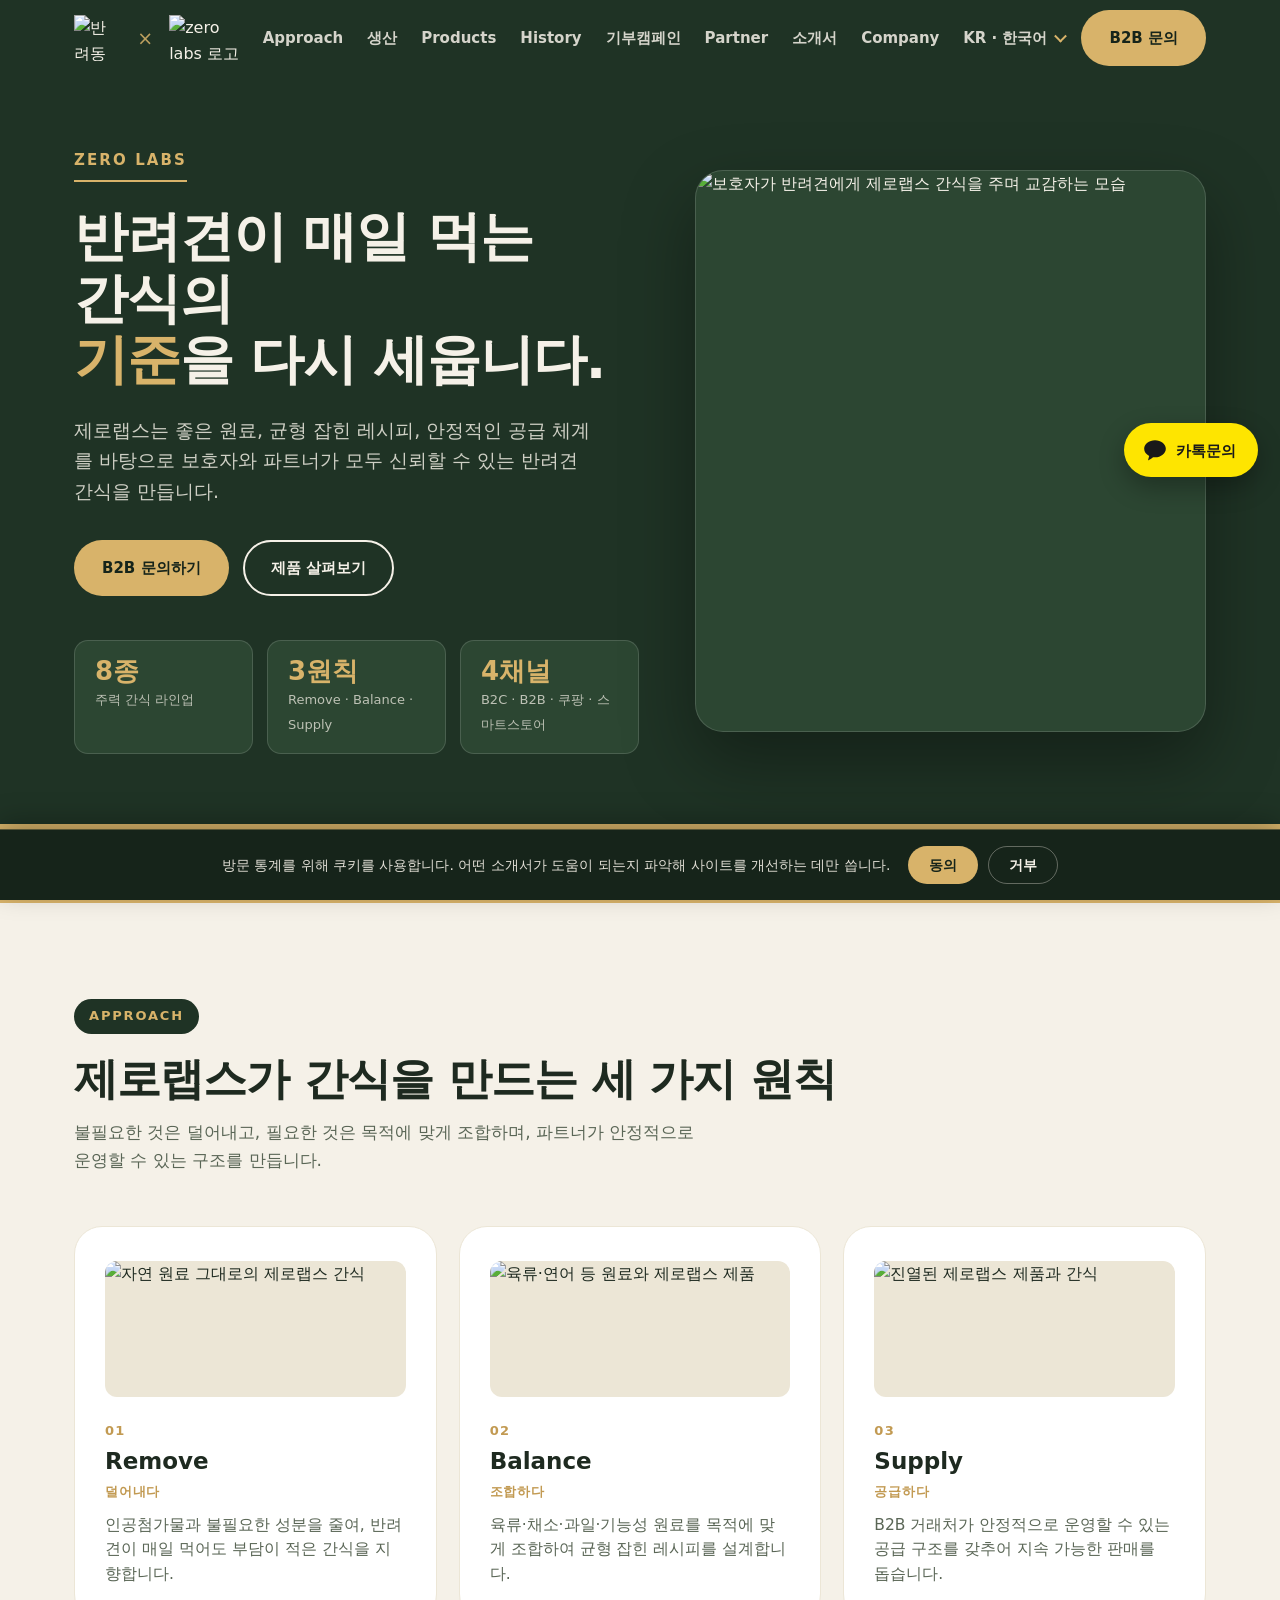
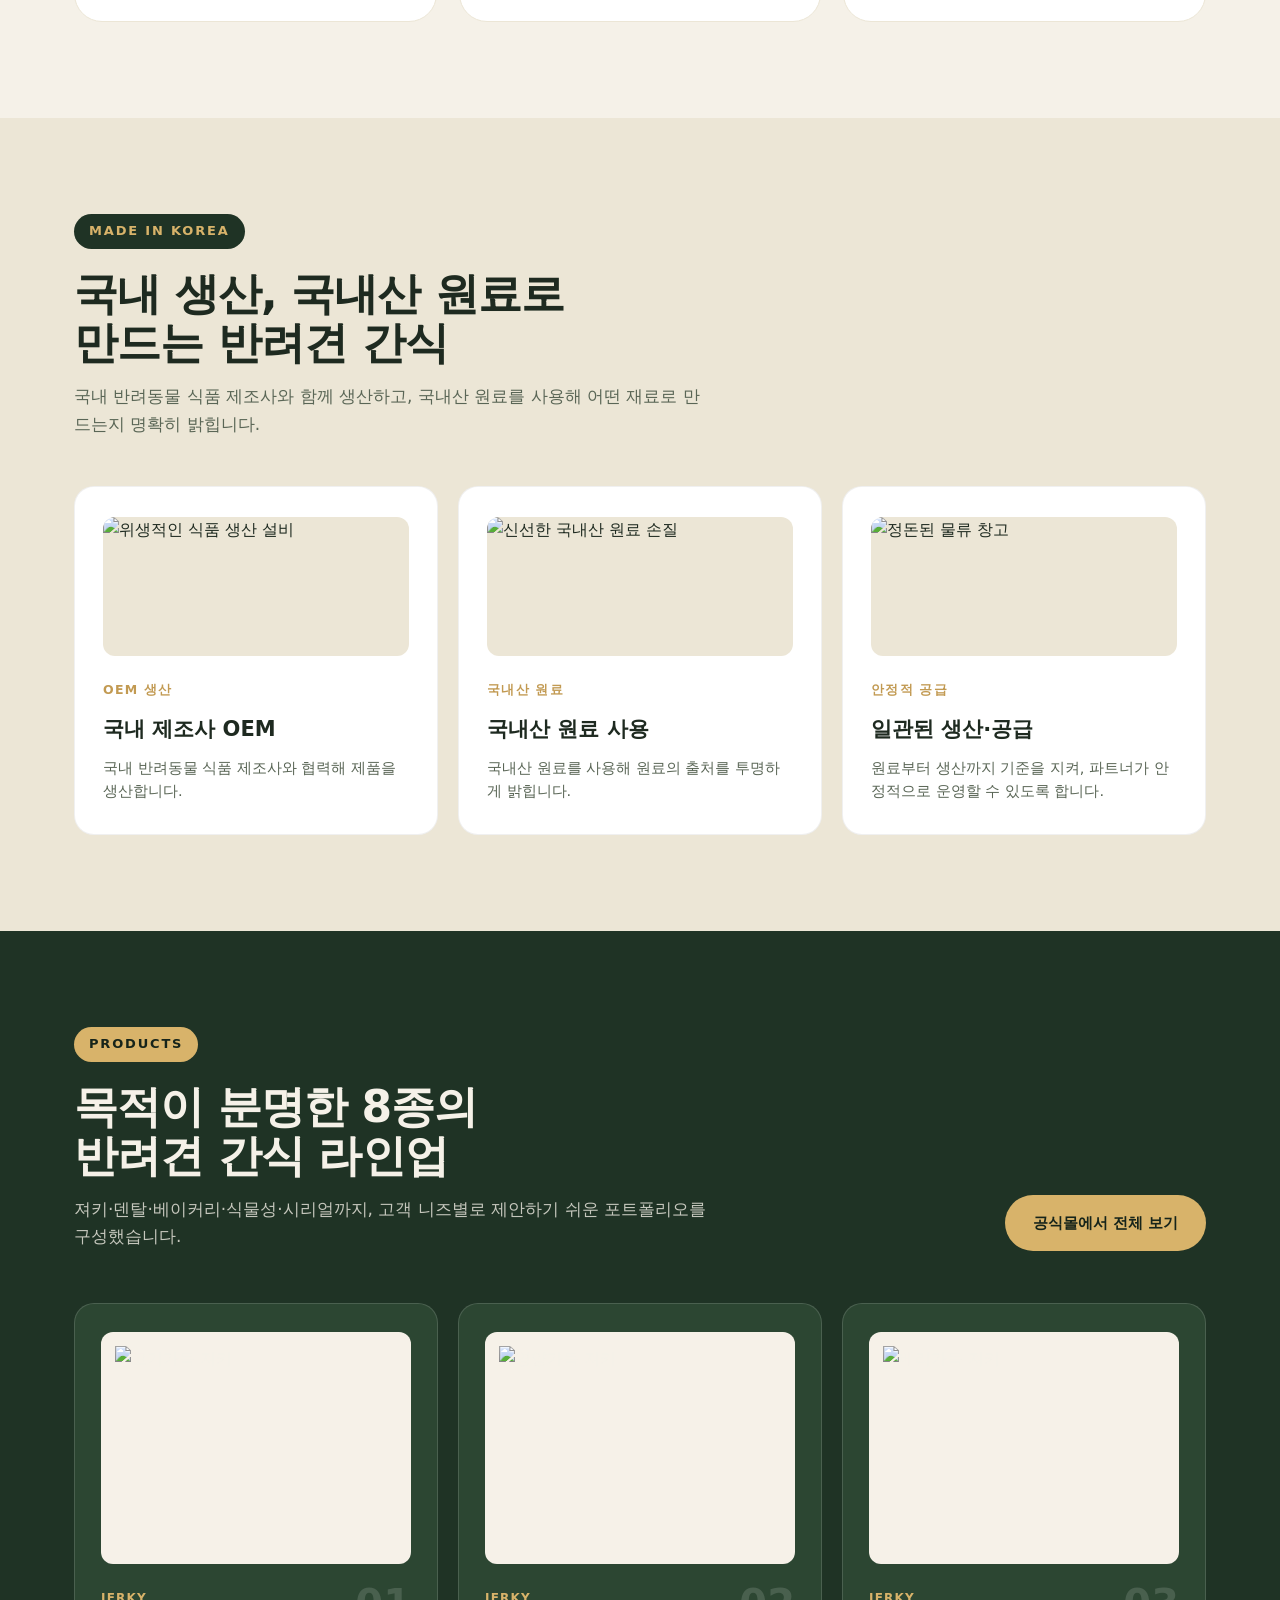
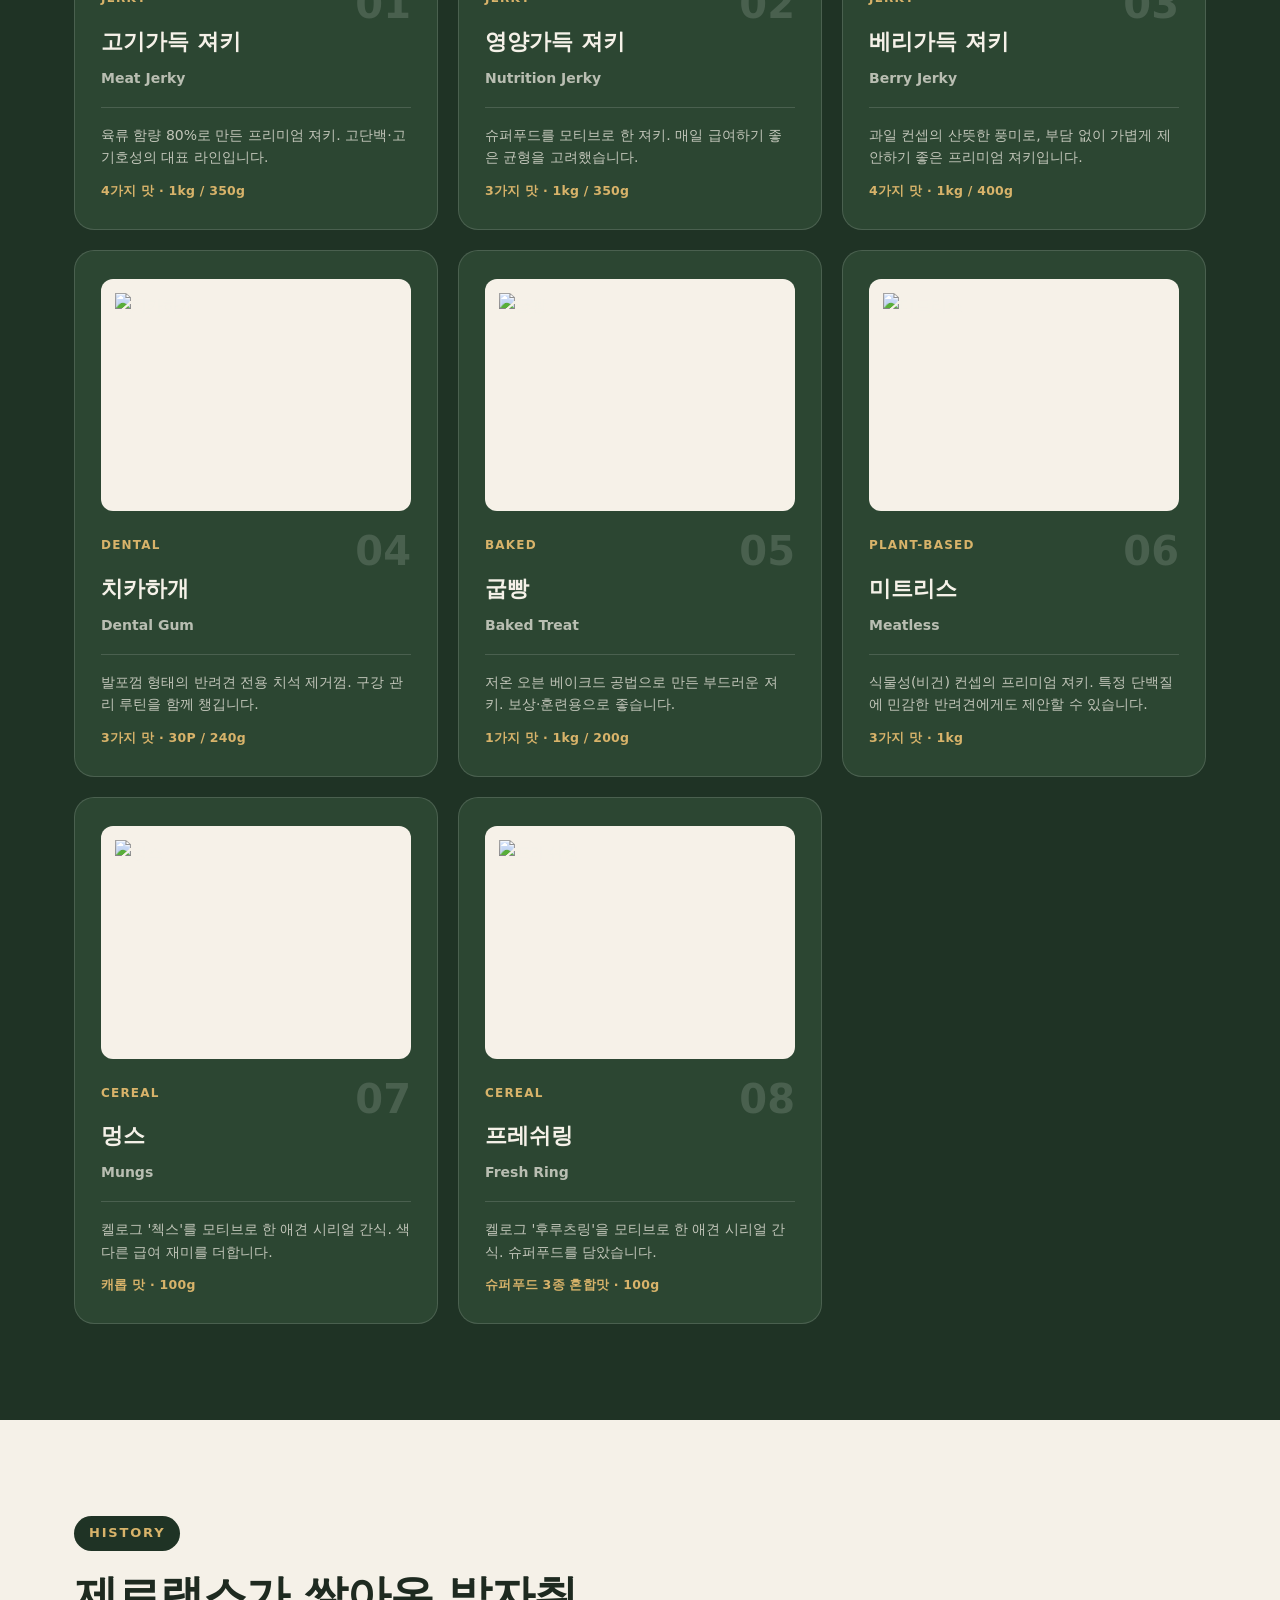
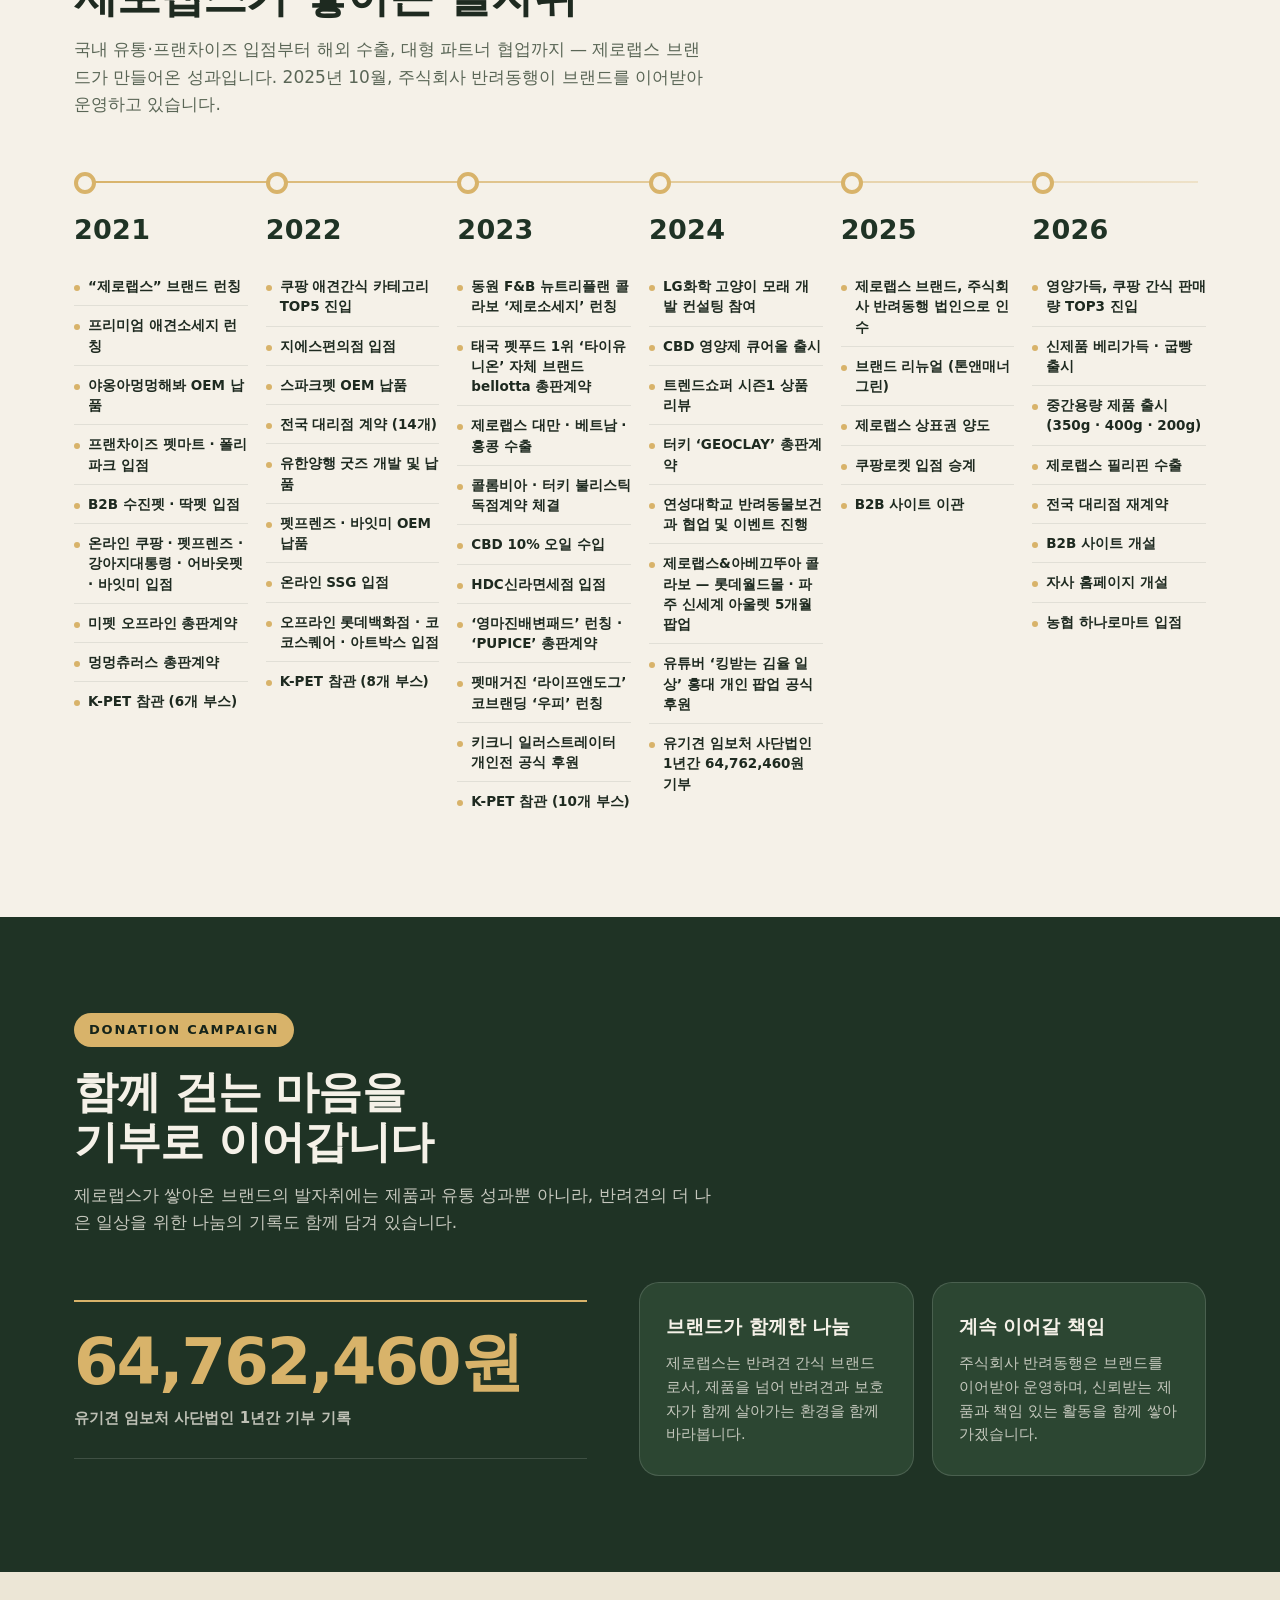
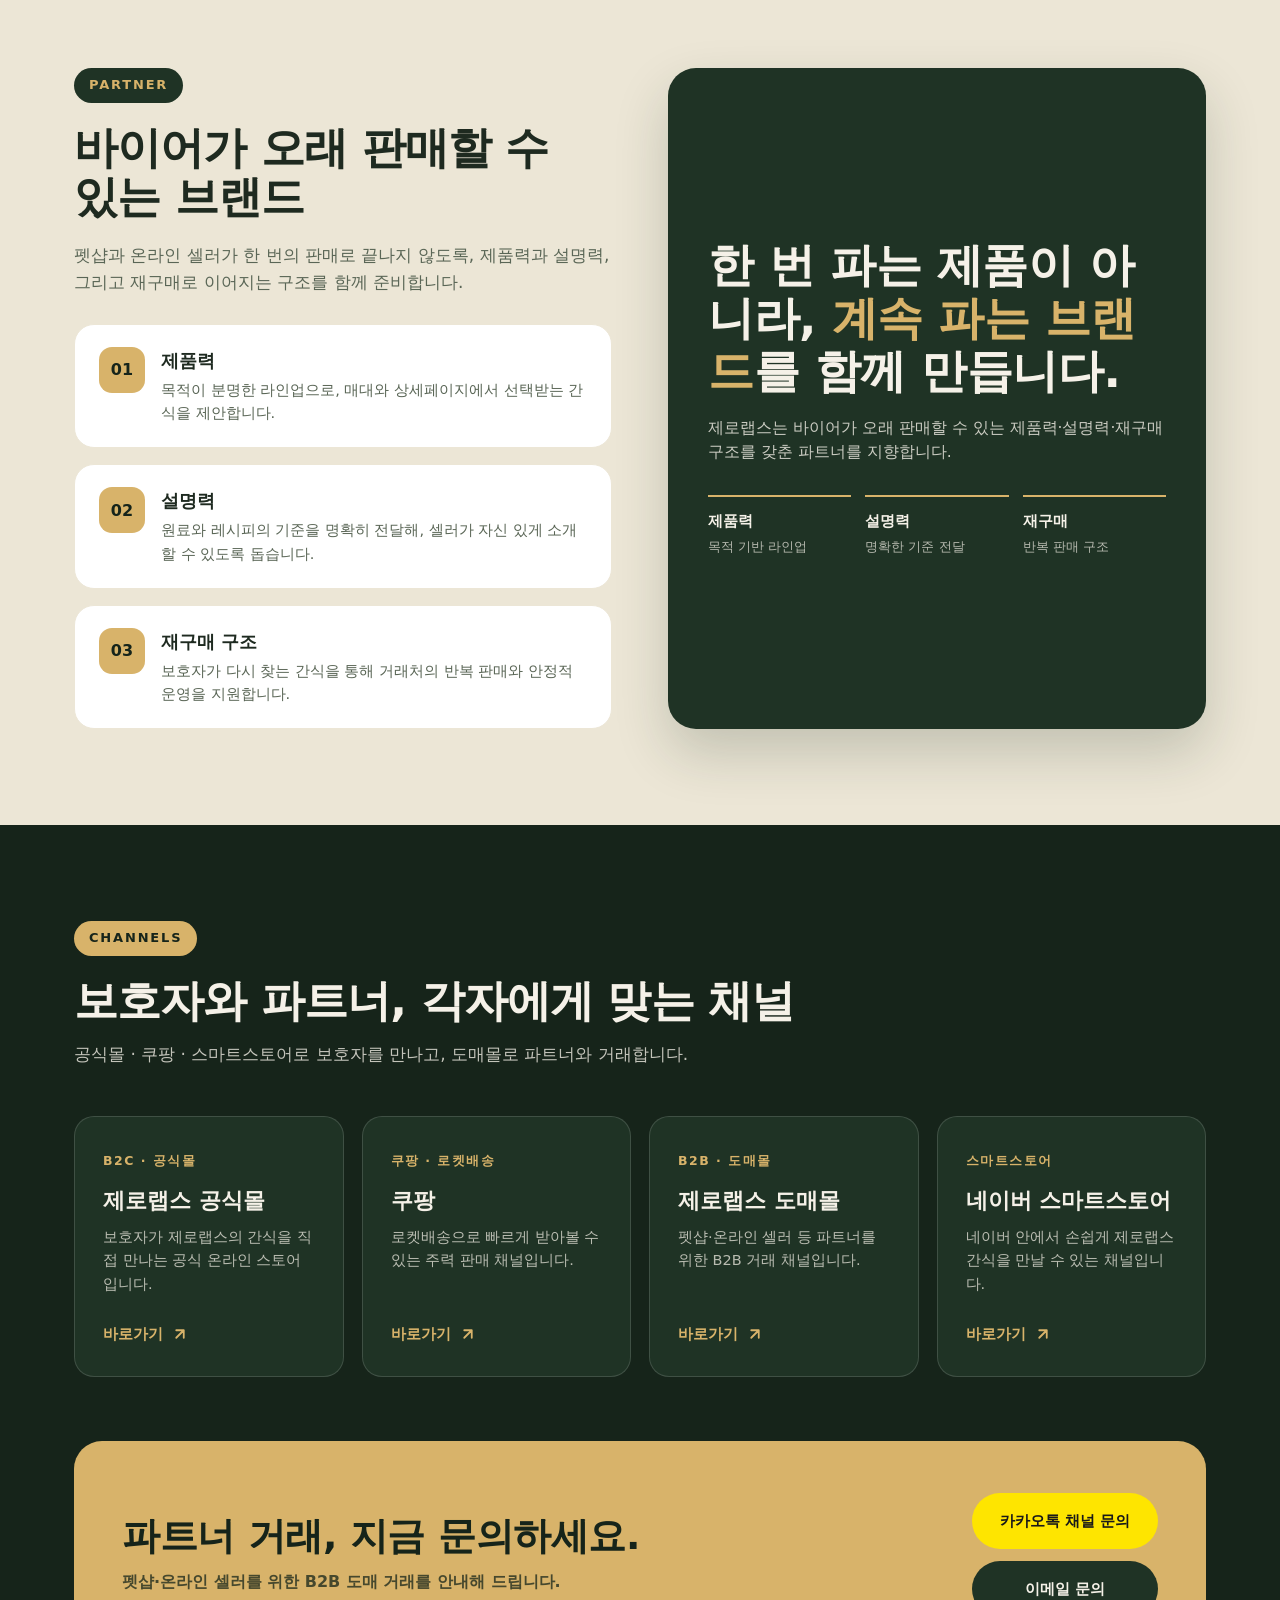
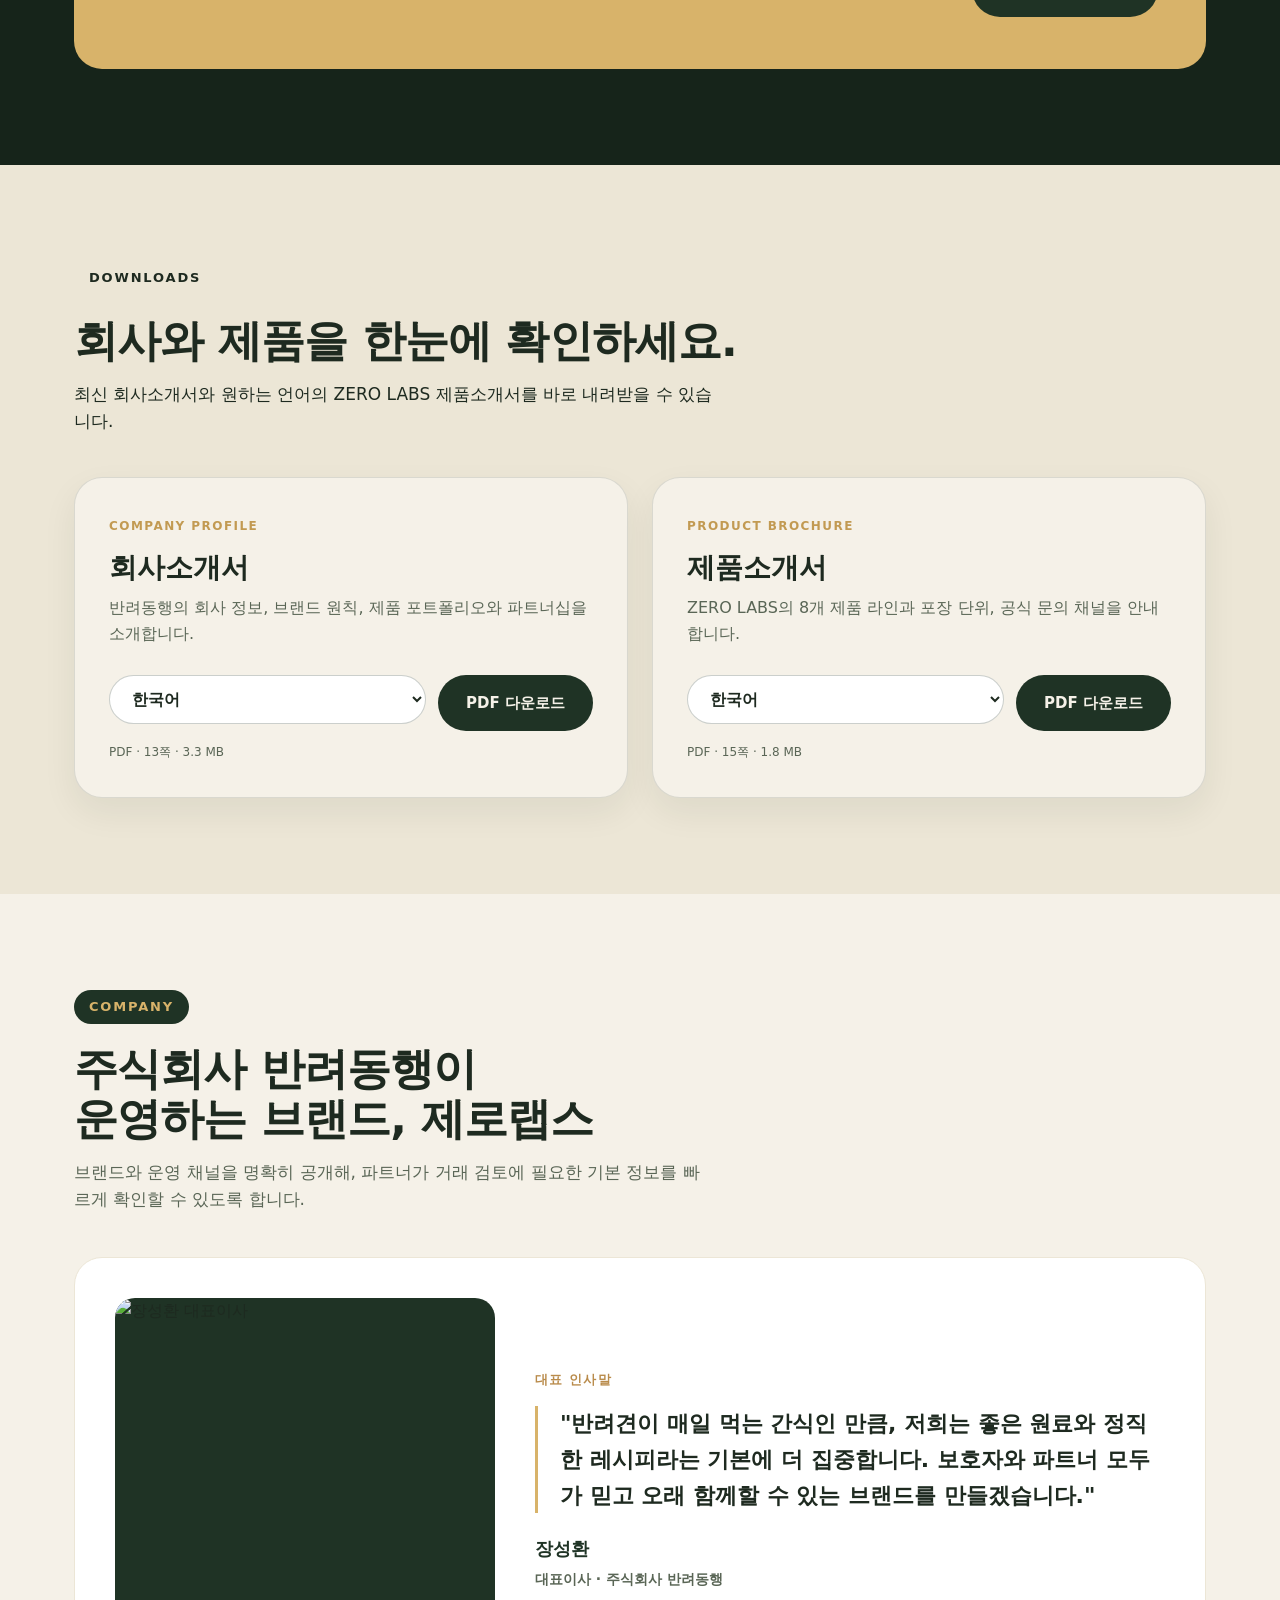
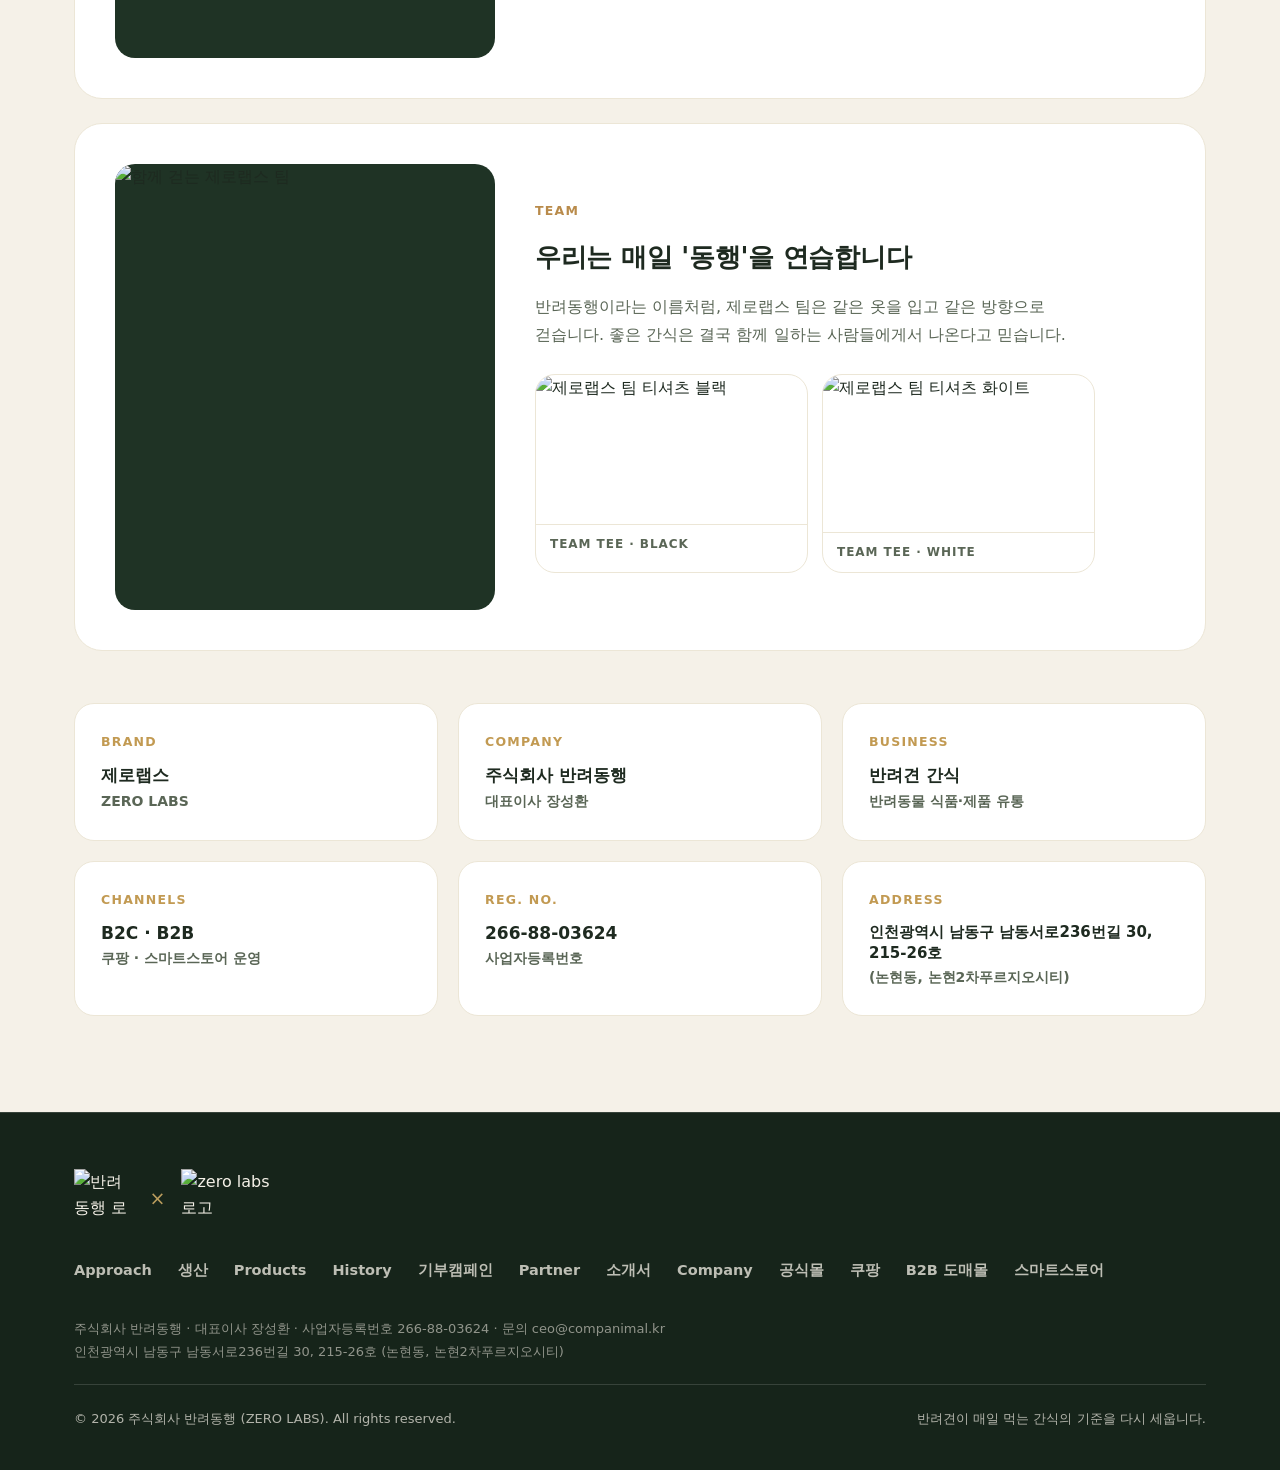
==== commit dafd5f66: "Add downloadable company profile PDF" ====
--- a/index.html
+++ b/index.html
@@ -489,9 +489,9 @@
           <p>반려동행의 회사 정보, 브랜드 원칙, 제품 포트폴리오와 파트너십을 소개합니다.</p>
           <div class="download-controls">
             <label><span class="sr-only">회사소개서 언어</span><select class="download-select" aria-label="회사소개서 언어"><option value="ko">한국어</option></select></label>
-            <a class="btn btn-dark" data-download-link data-download-label-pdf="PDF 다운로드" data-download-label-html="HTML 다운로드" href="/output/brochure/zerolabs-company-profile-ko-2026.html" type="text/html" hreflang="ko-KR" download="zerolabs-company-profile-ko-2026.html">HTML 다운로드</a>
-          </div>
-          <span class="download-meta" data-file-size>HTML · 13쪽</span>
+            <a class="btn btn-dark" data-download-link data-download-label-pdf="PDF 다운로드" data-download-label-html="HTML 다운로드" href="/output/pdf/zerolabs-company-profile-ko-2026.pdf" type="application/pdf" hreflang="ko-KR" download="zerolabs-company-profile-ko-2026.pdf">PDF 다운로드</a>
+          </div>
+          <span class="download-meta" data-file-size>PDF · 13쪽</span>
         </article>
         <article class="download-card" data-brochure-kind="product">
           <span class="download-type">Product Brochure</span>
@@ -590,7 +590,7 @@
   <span class="kf-label">카톡문의</span>
 </a>
 
-<script src="/brochure-downloads.js?v=20260828a" defer></script>
+<script src="/brochure-downloads.js?v=20260828b" defer></script>
 <script src="/analytics.js?v=20260811b" defer></script>
 <script>
   (function(){
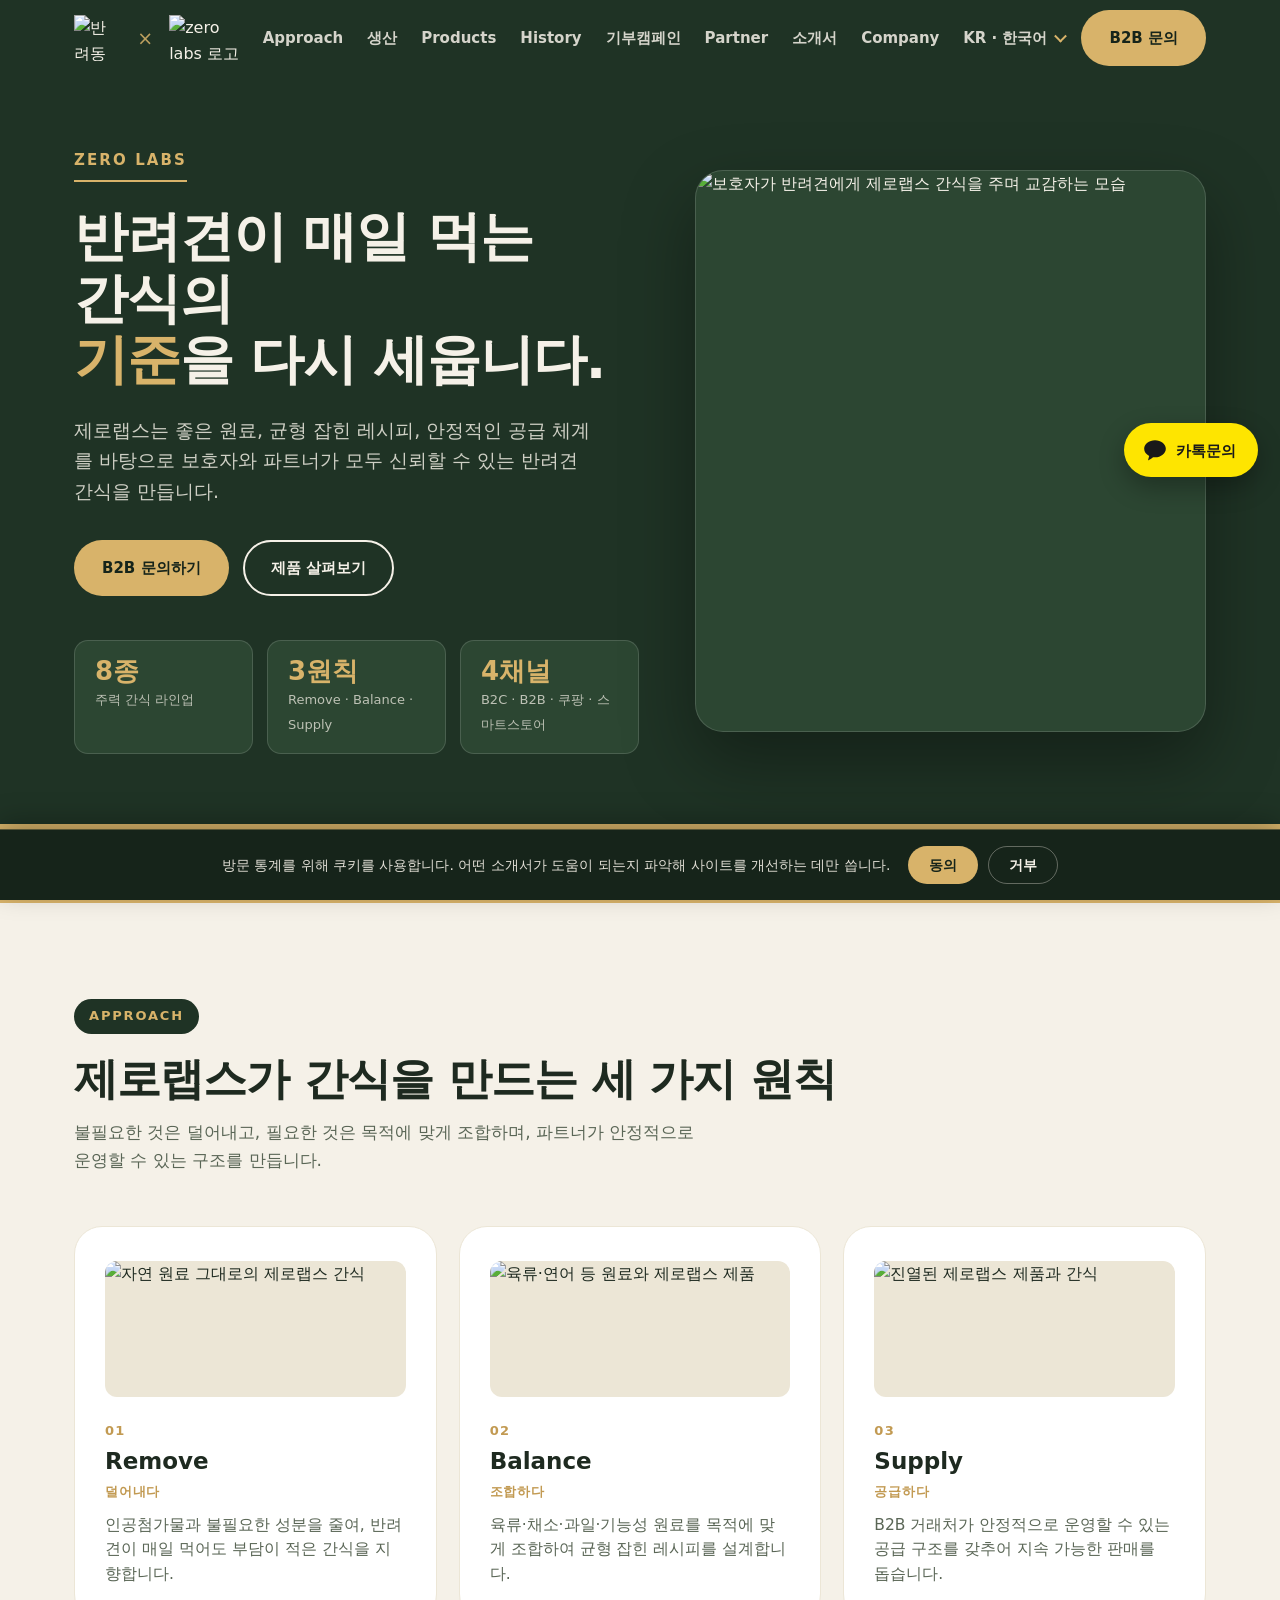
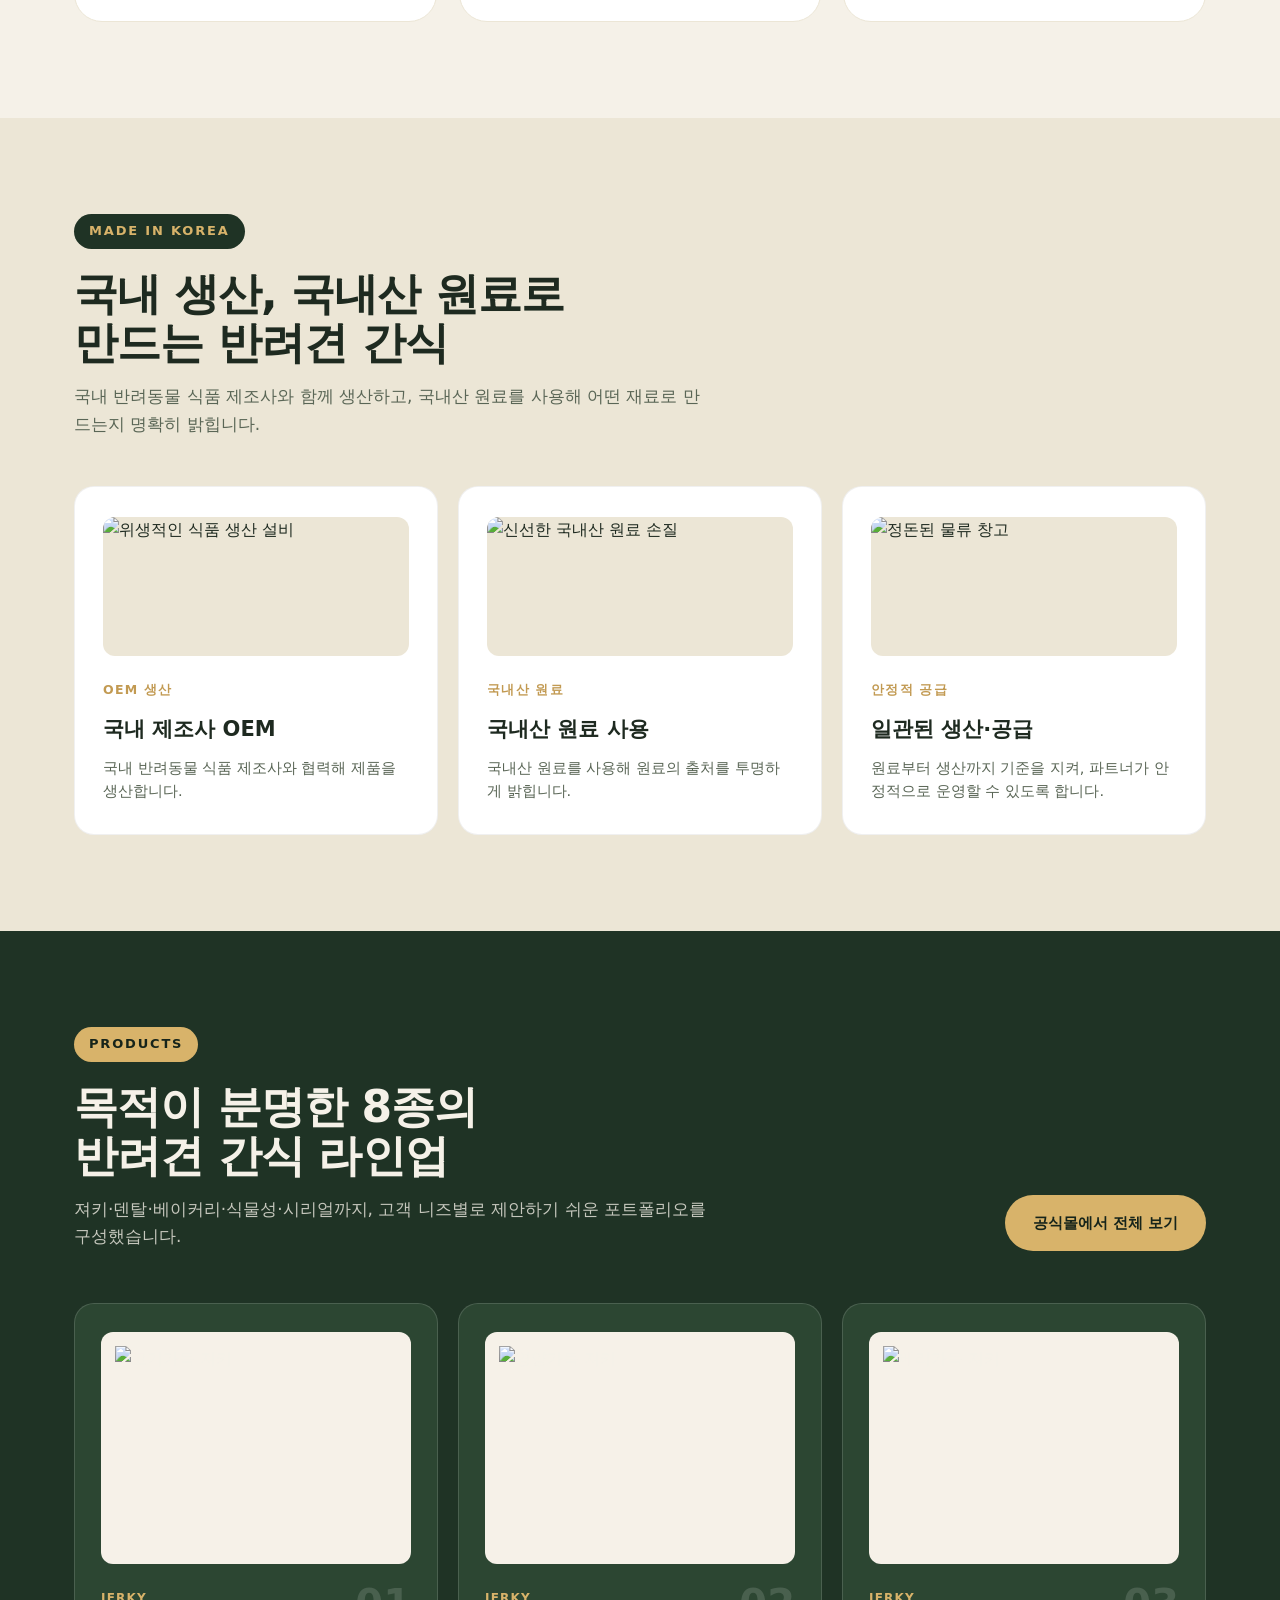
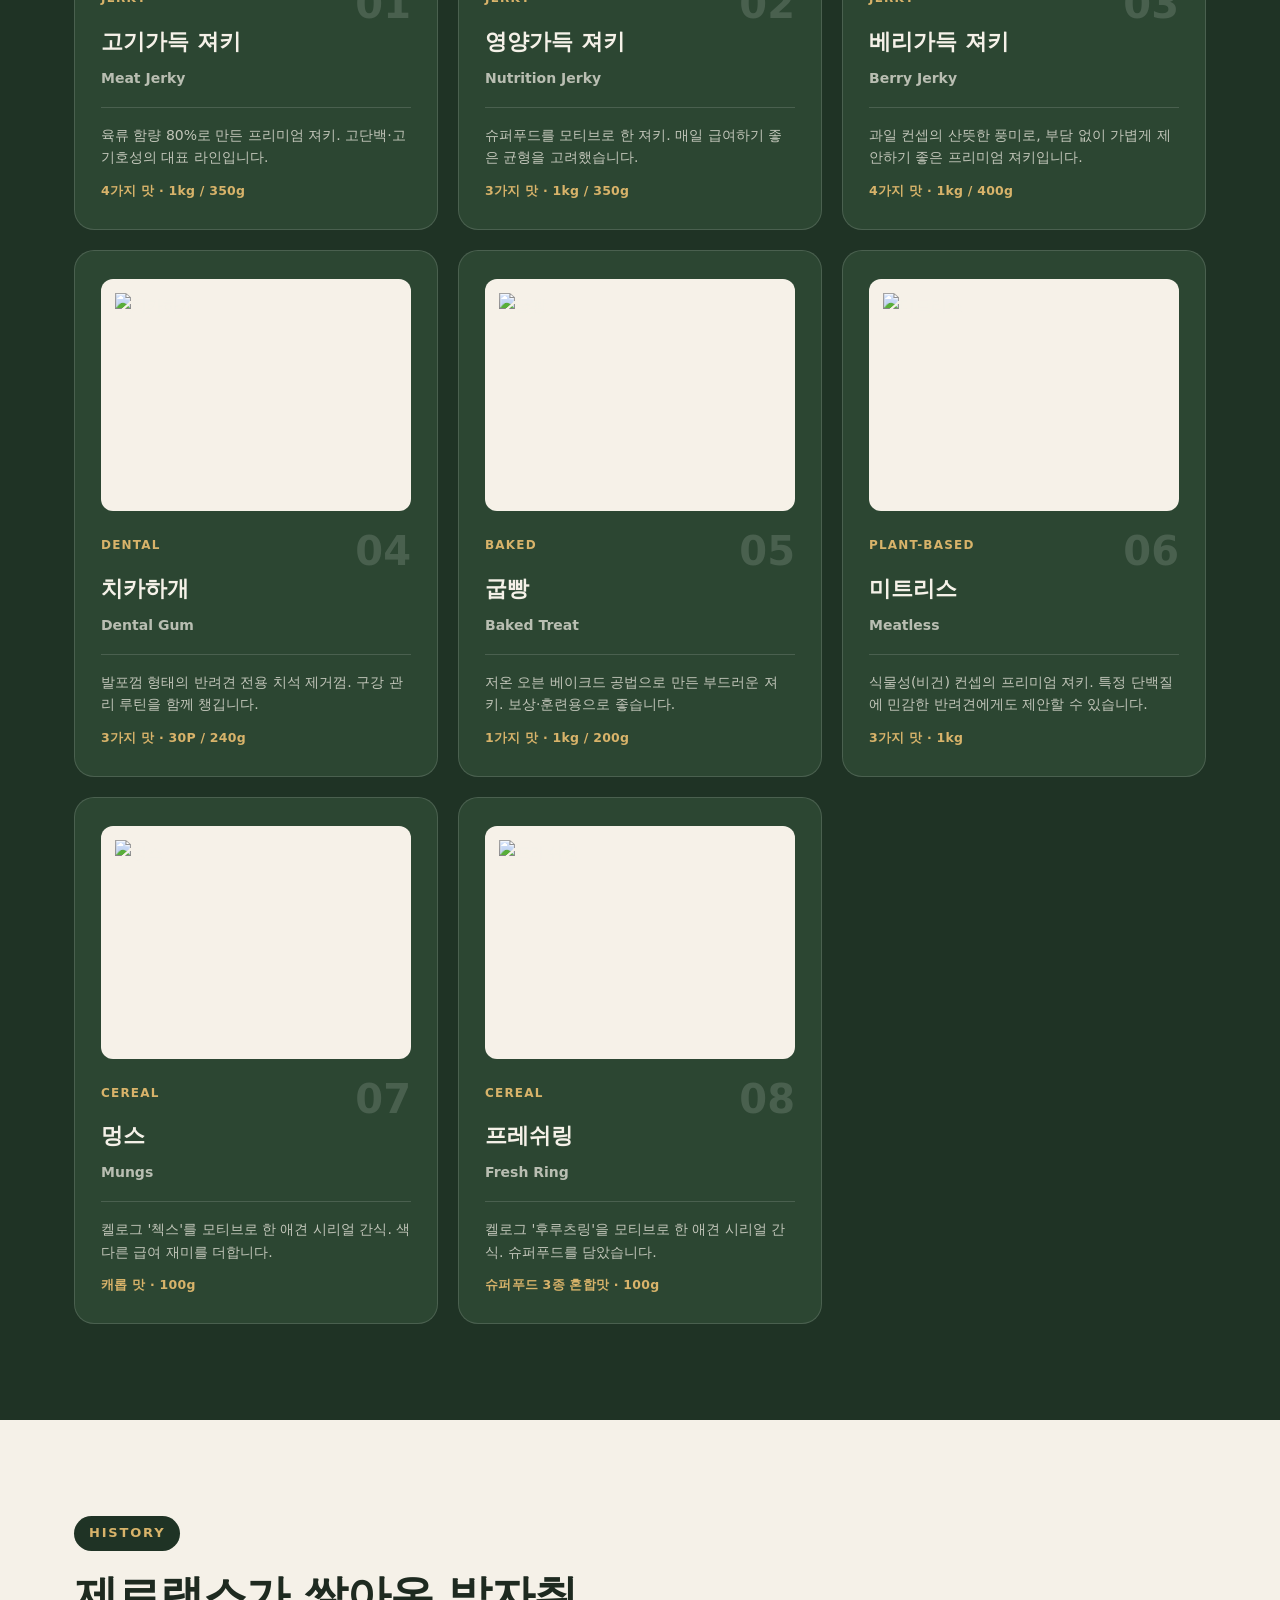
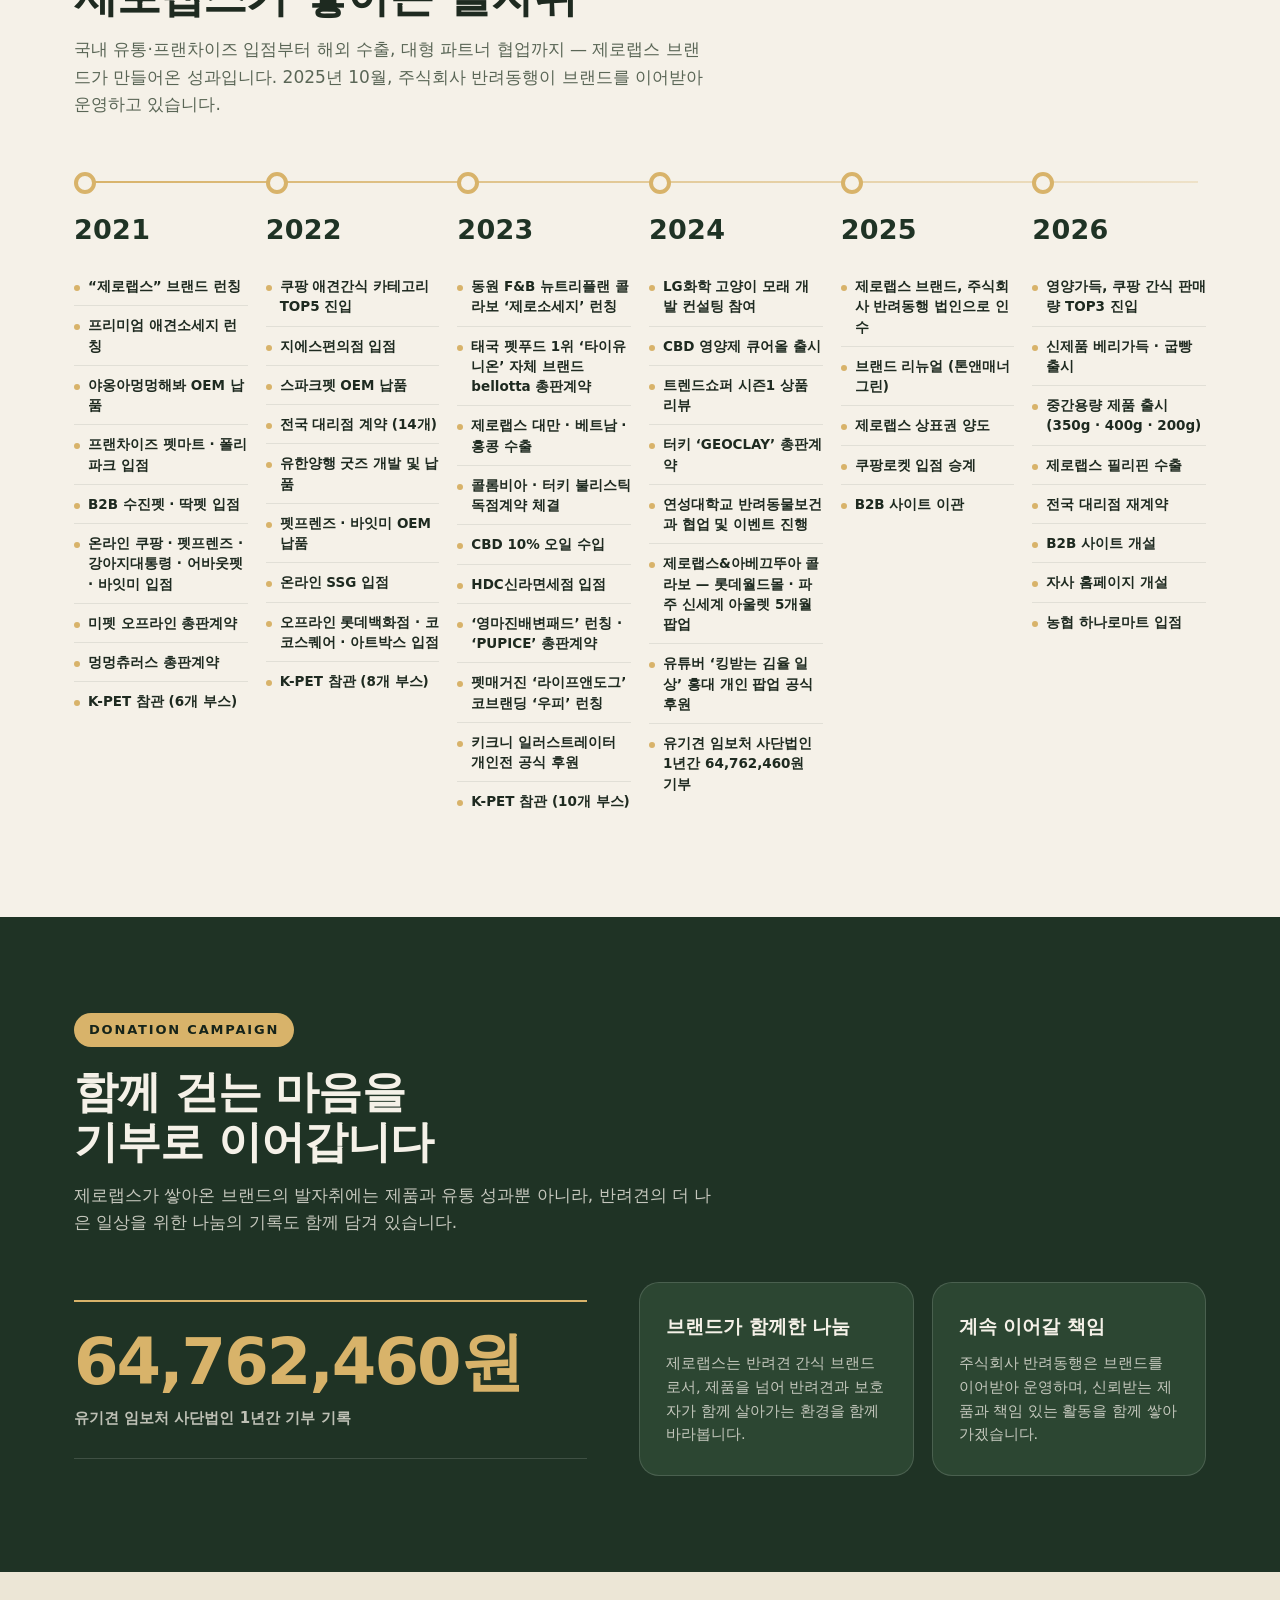
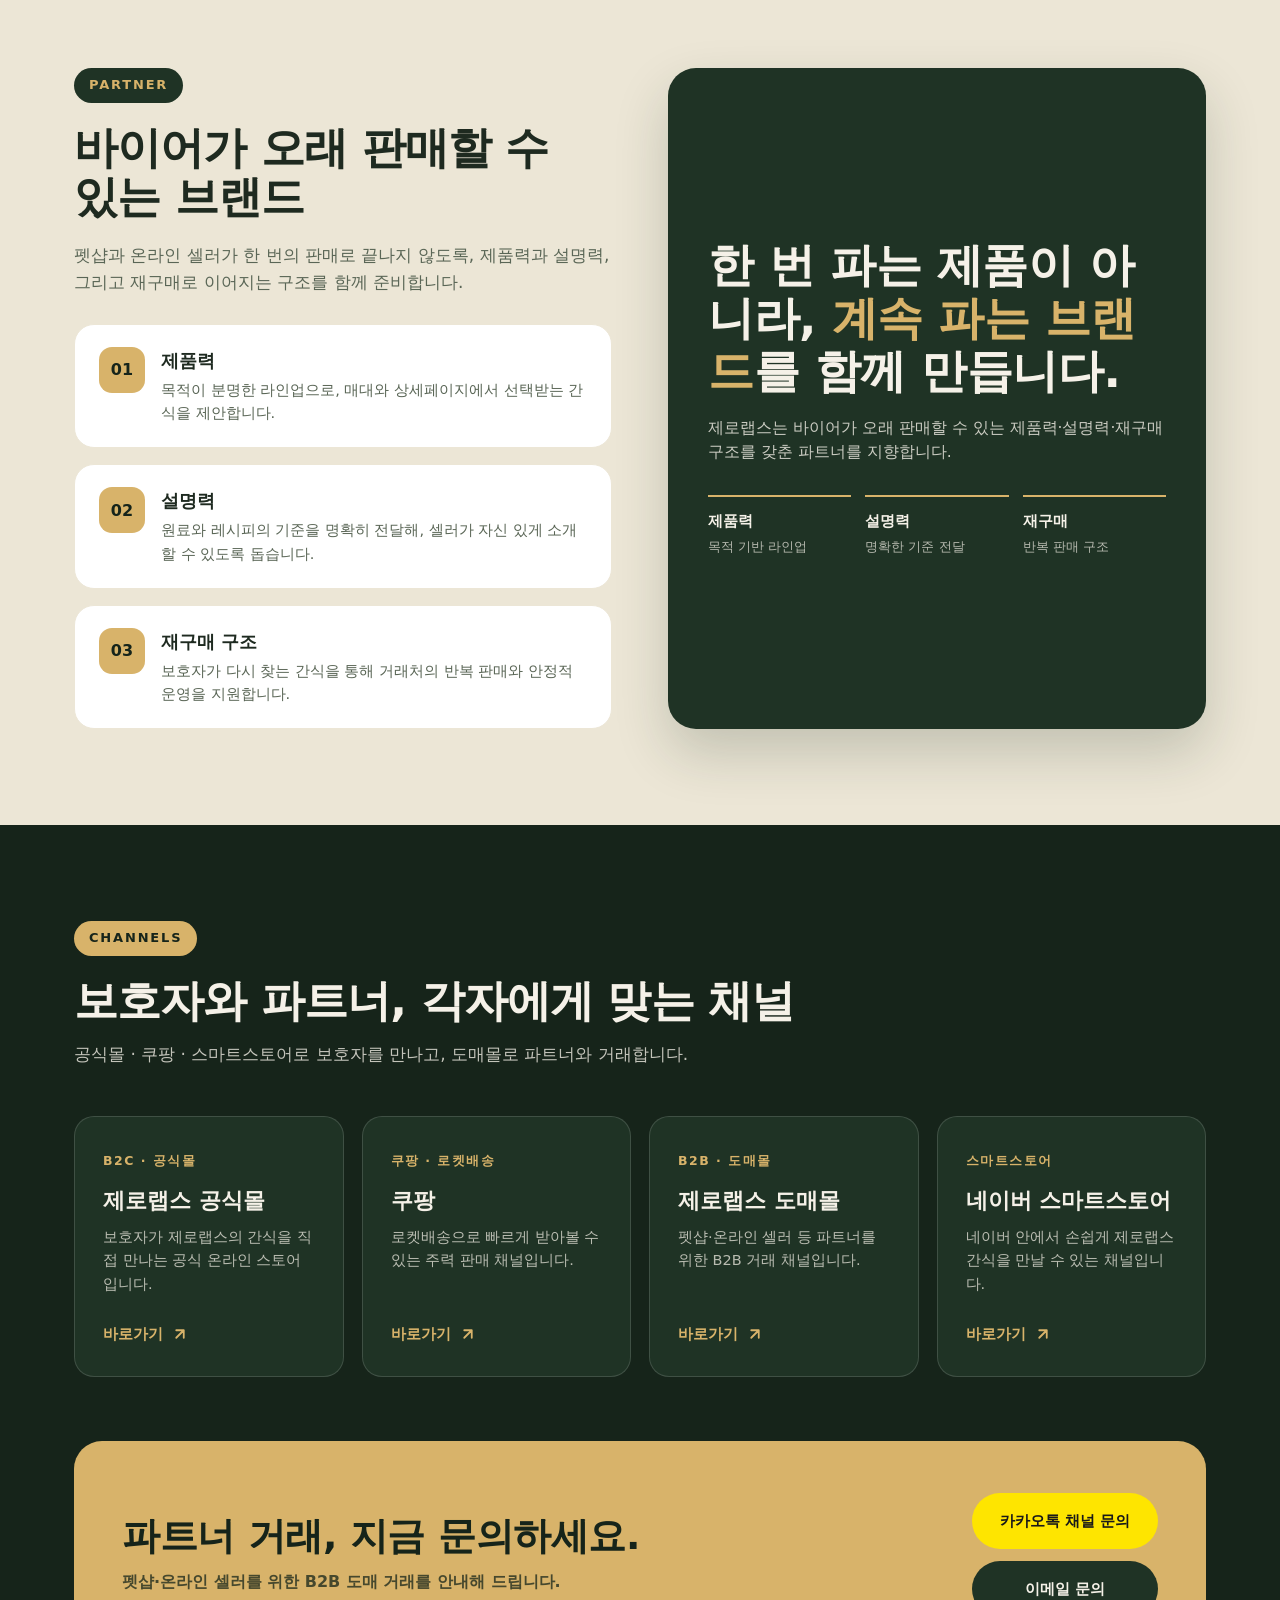
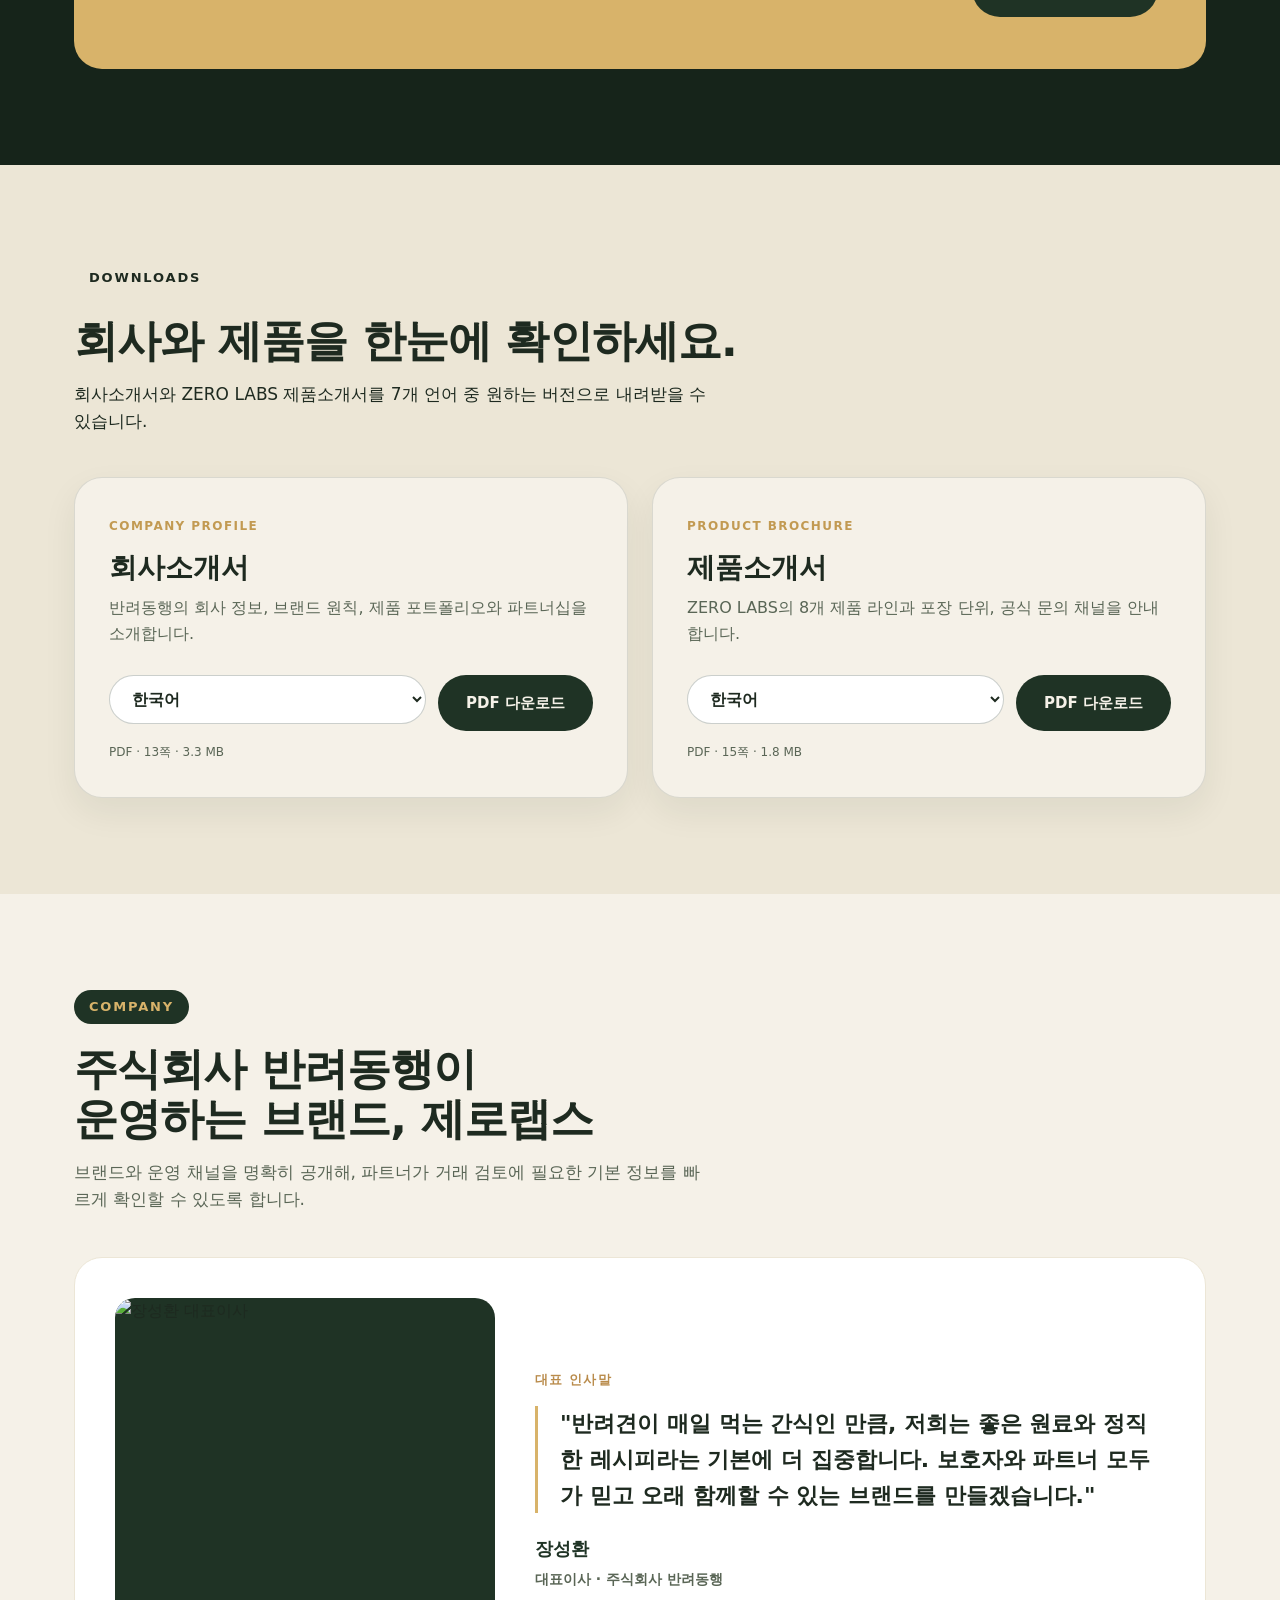
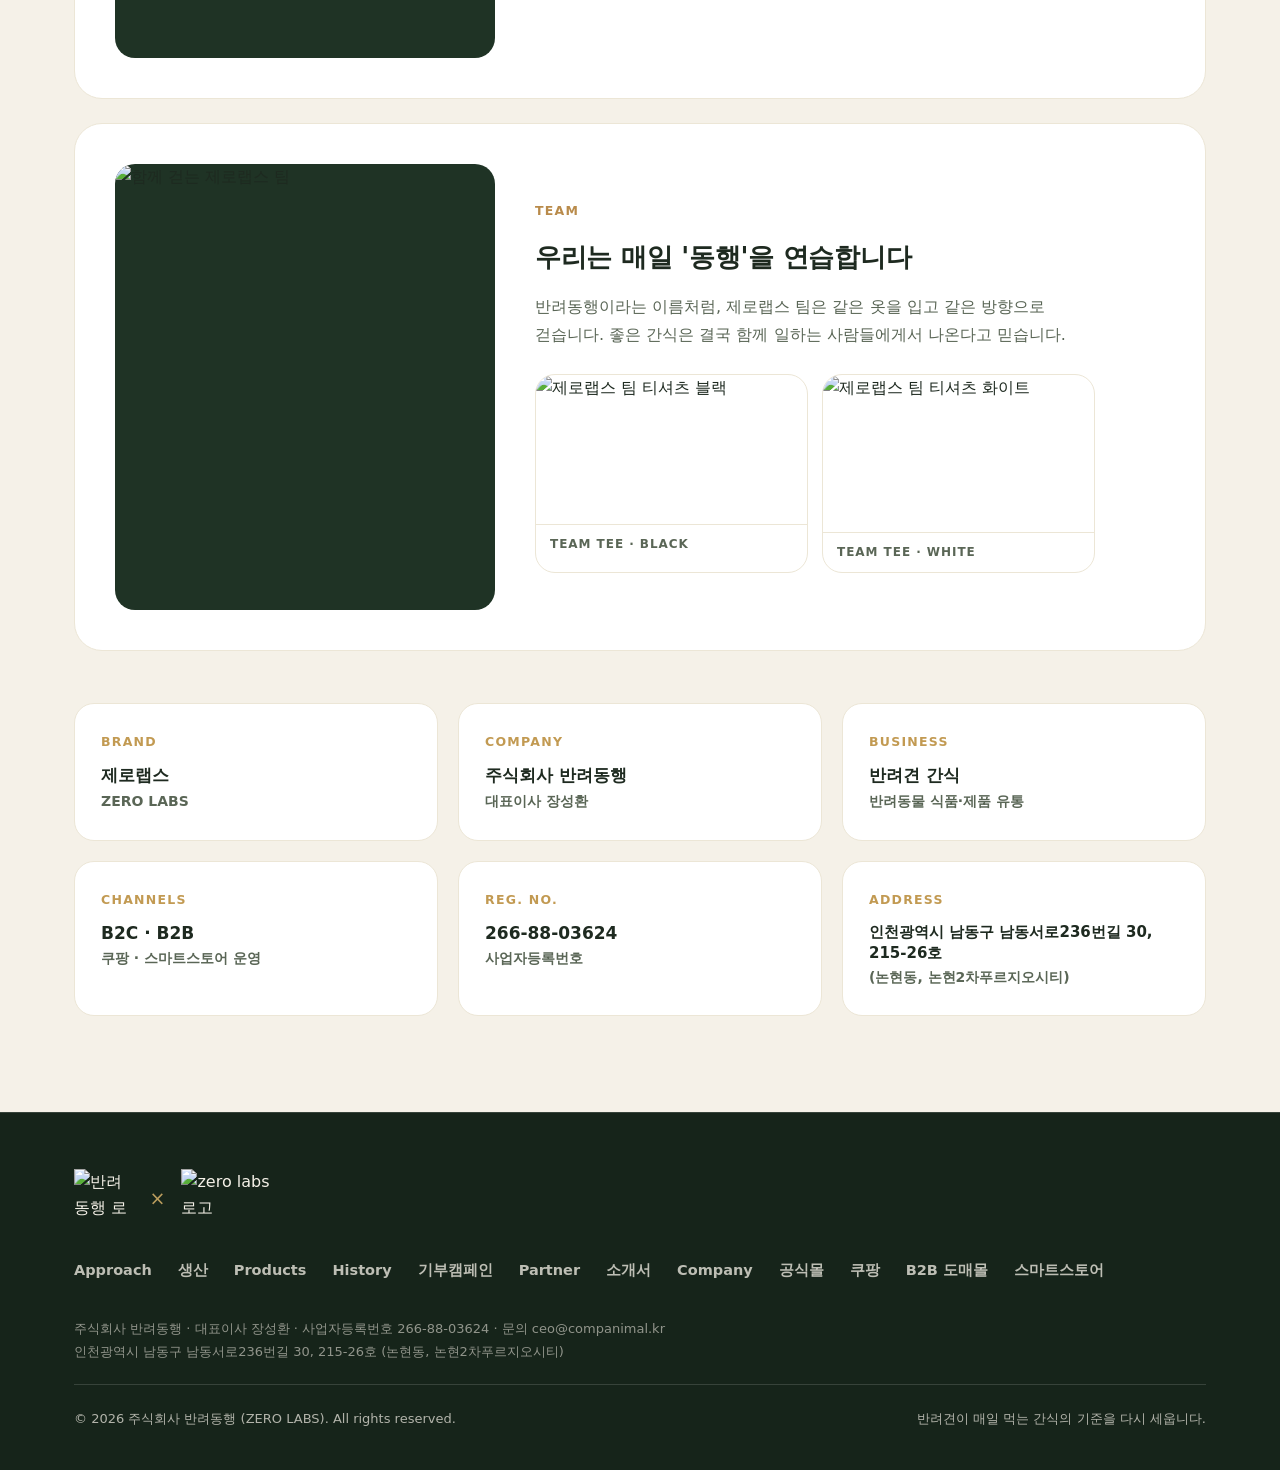
==== commit 0c3da40e: "Add company profiles in all seven brochure languages" ====
--- a/index.html
+++ b/index.html
@@ -480,7 +480,7 @@
       <div class="sec-head">
         <span class="sec-tag">Downloads</span>
         <h2>회사와 제품을 한눈에 확인하세요.</h2>
-        <p class="lead">최신 회사소개서와 원하는 언어의 ZERO LABS 제품소개서를 바로 내려받을 수 있습니다.</p>
+        <p class="lead">회사소개서와 ZERO LABS 제품소개서를 7개 언어 중 원하는 버전으로 내려받을 수 있습니다.</p>
       </div>
       <div class="download-grid">
         <article class="download-card" data-brochure-kind="company">
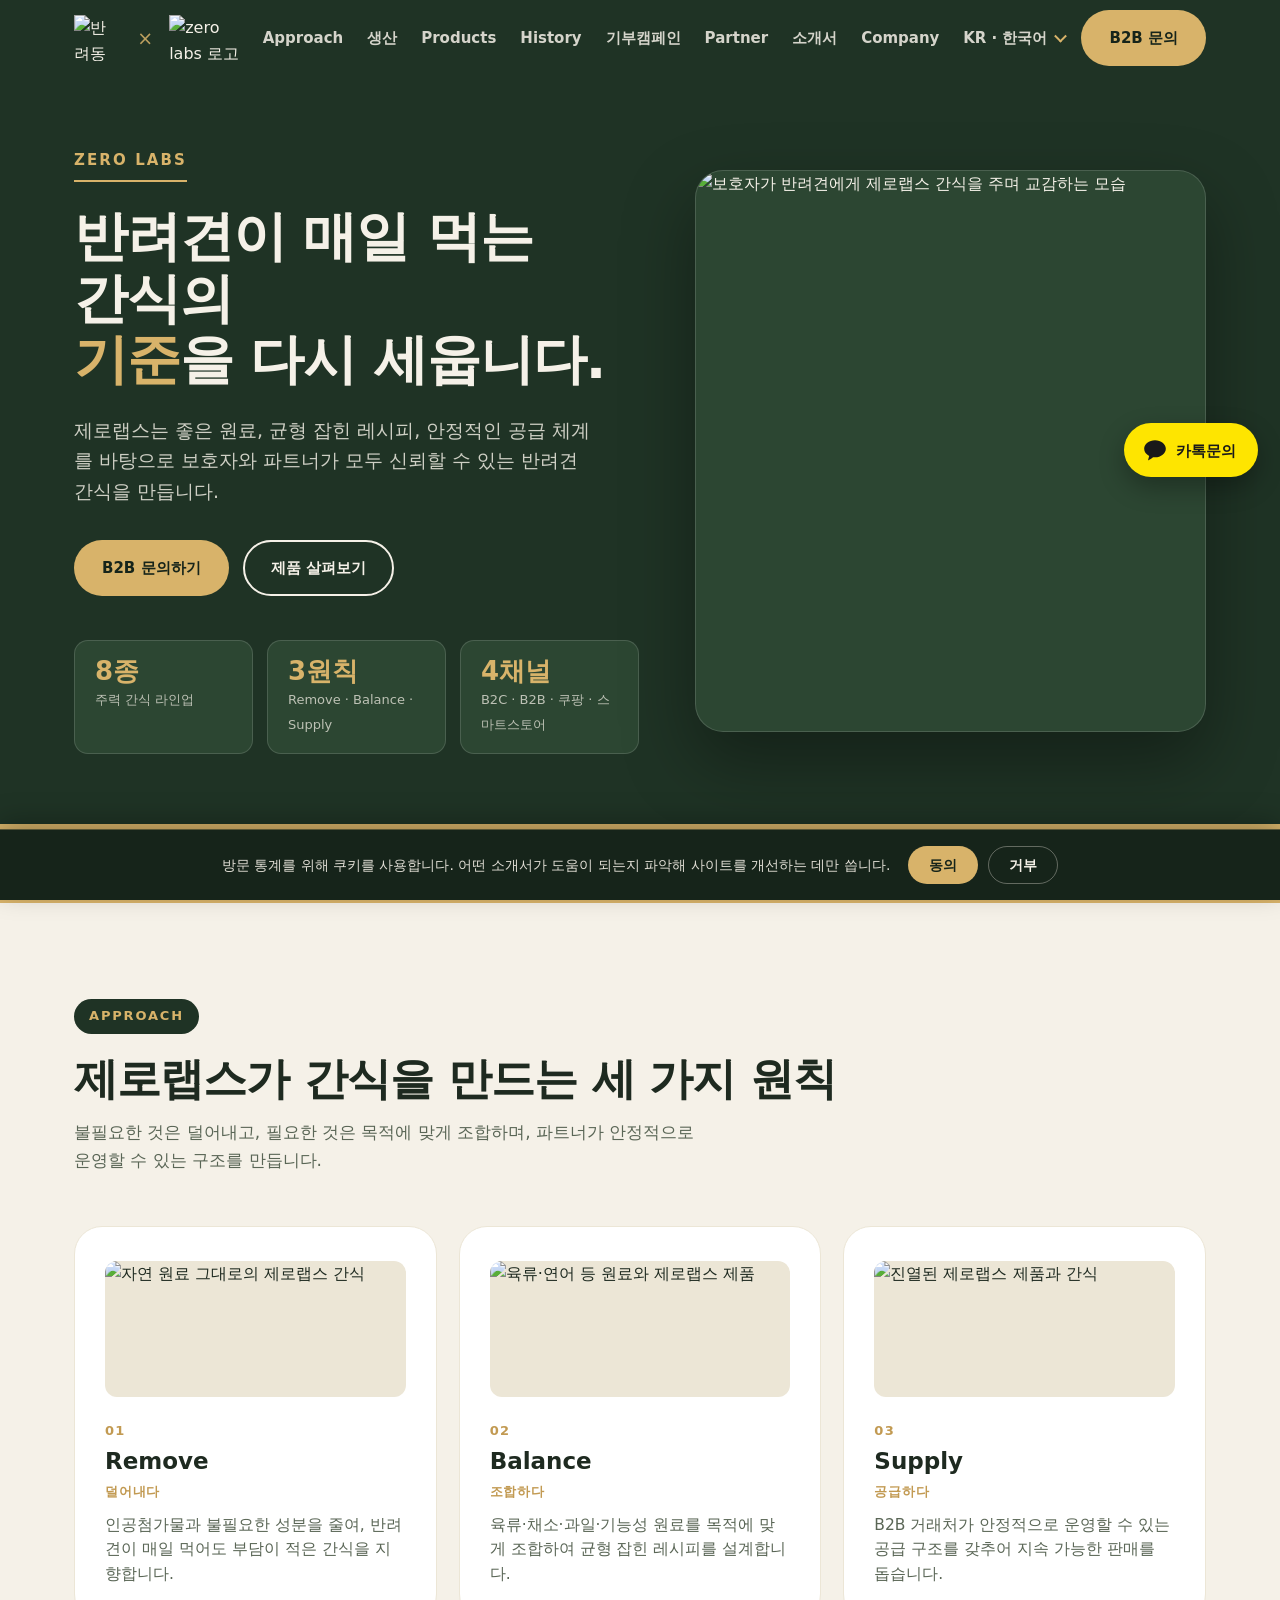
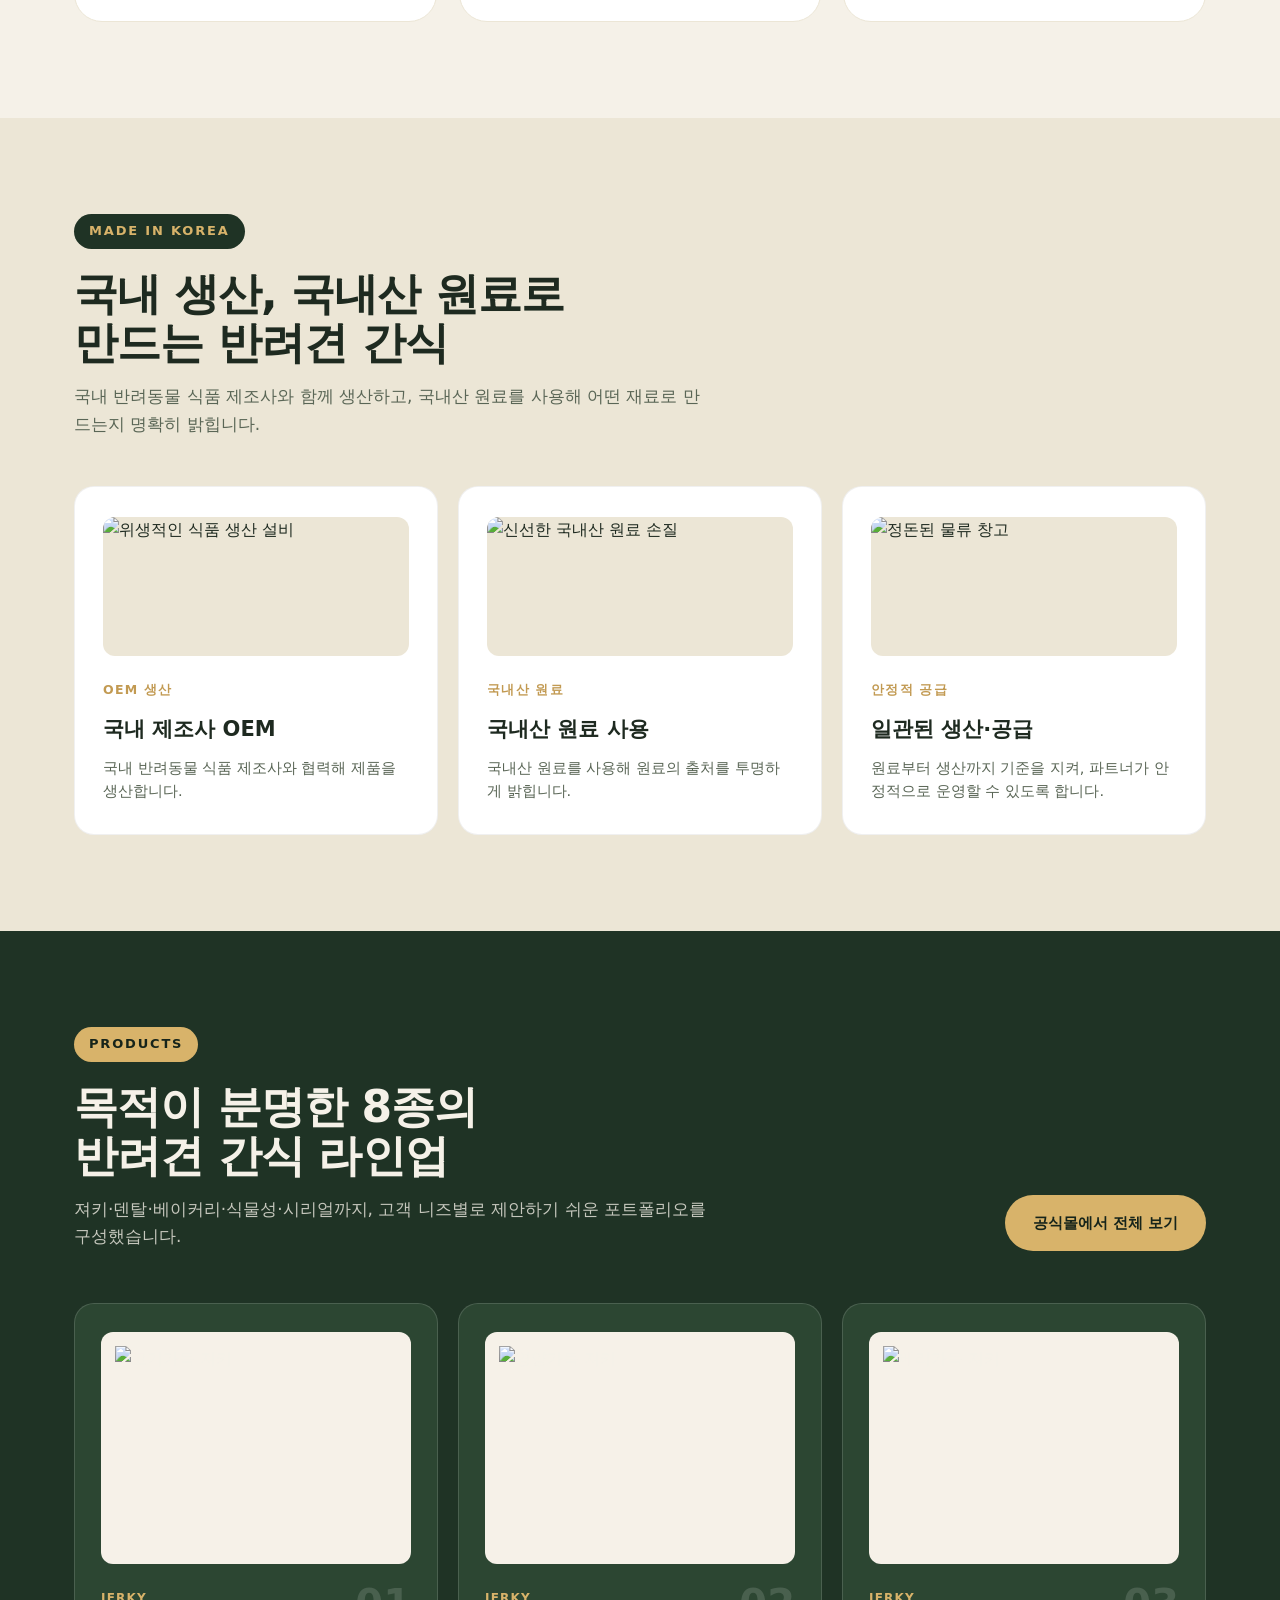
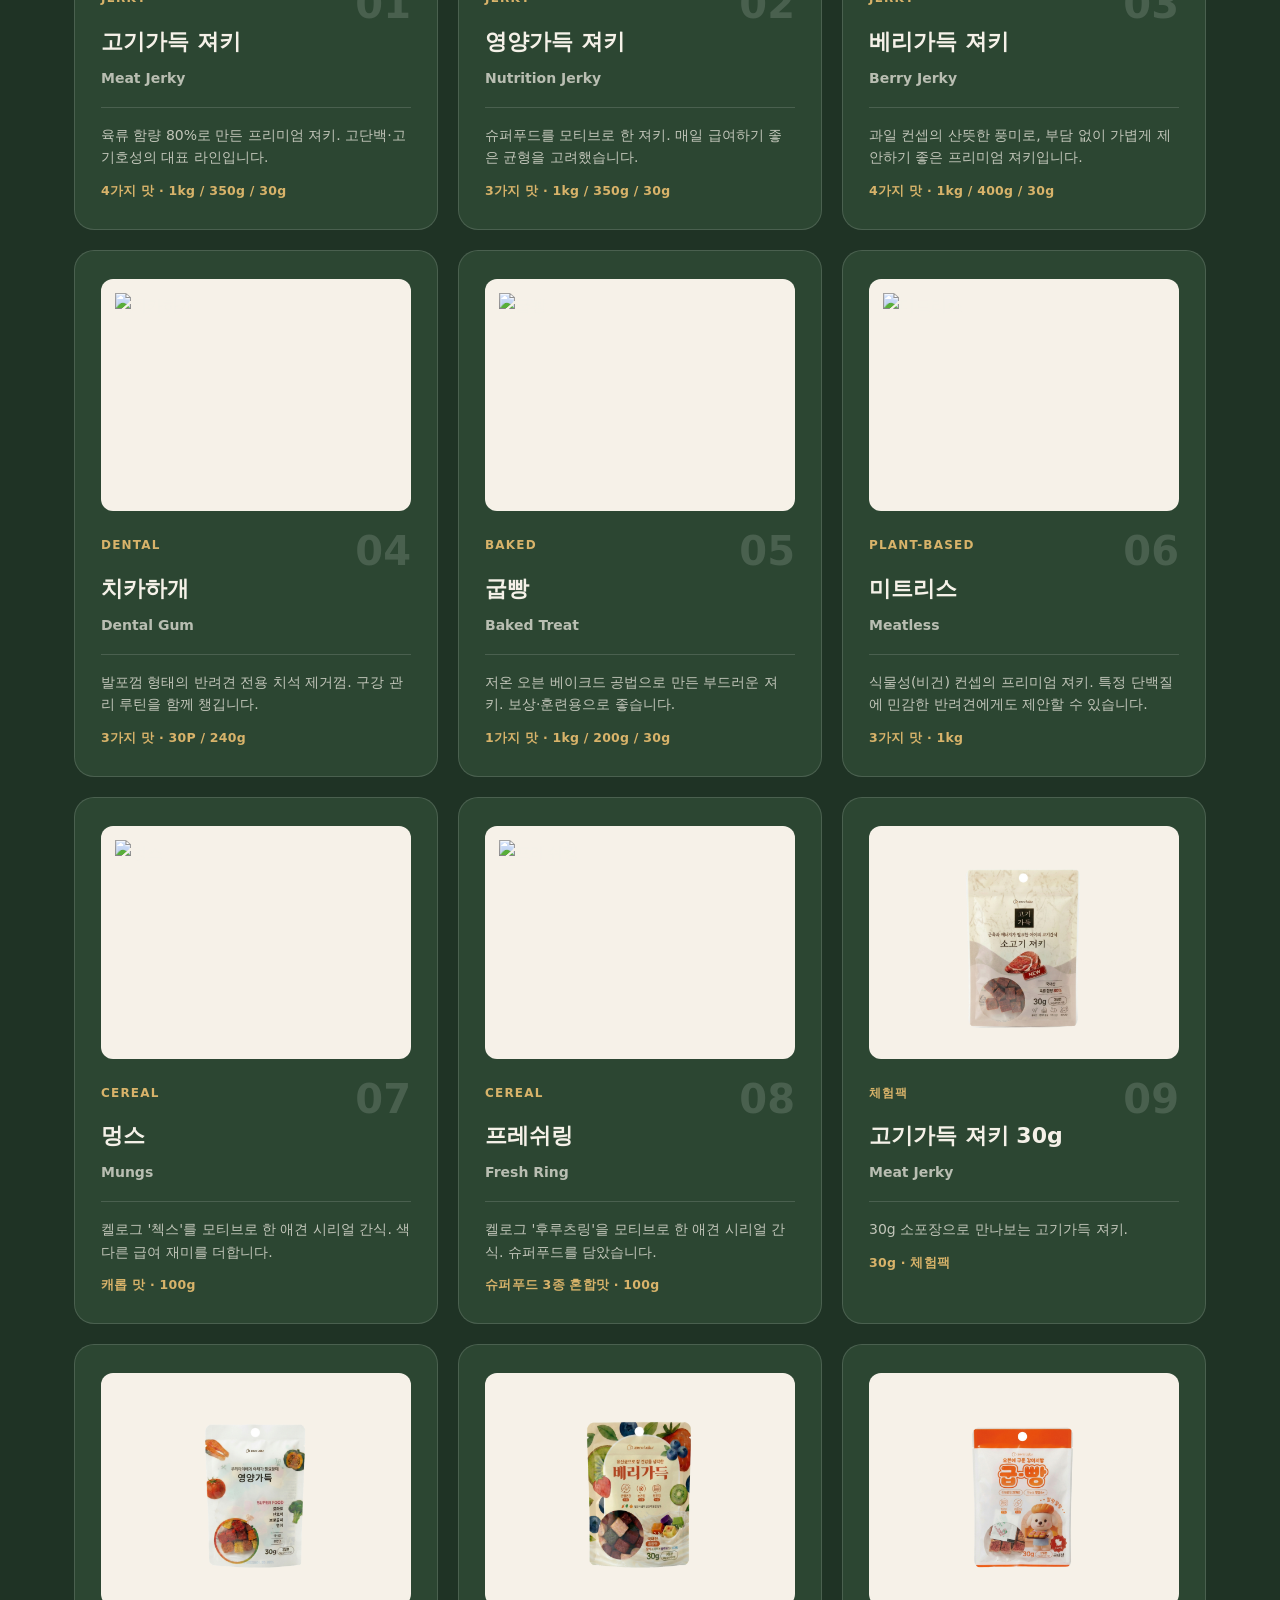
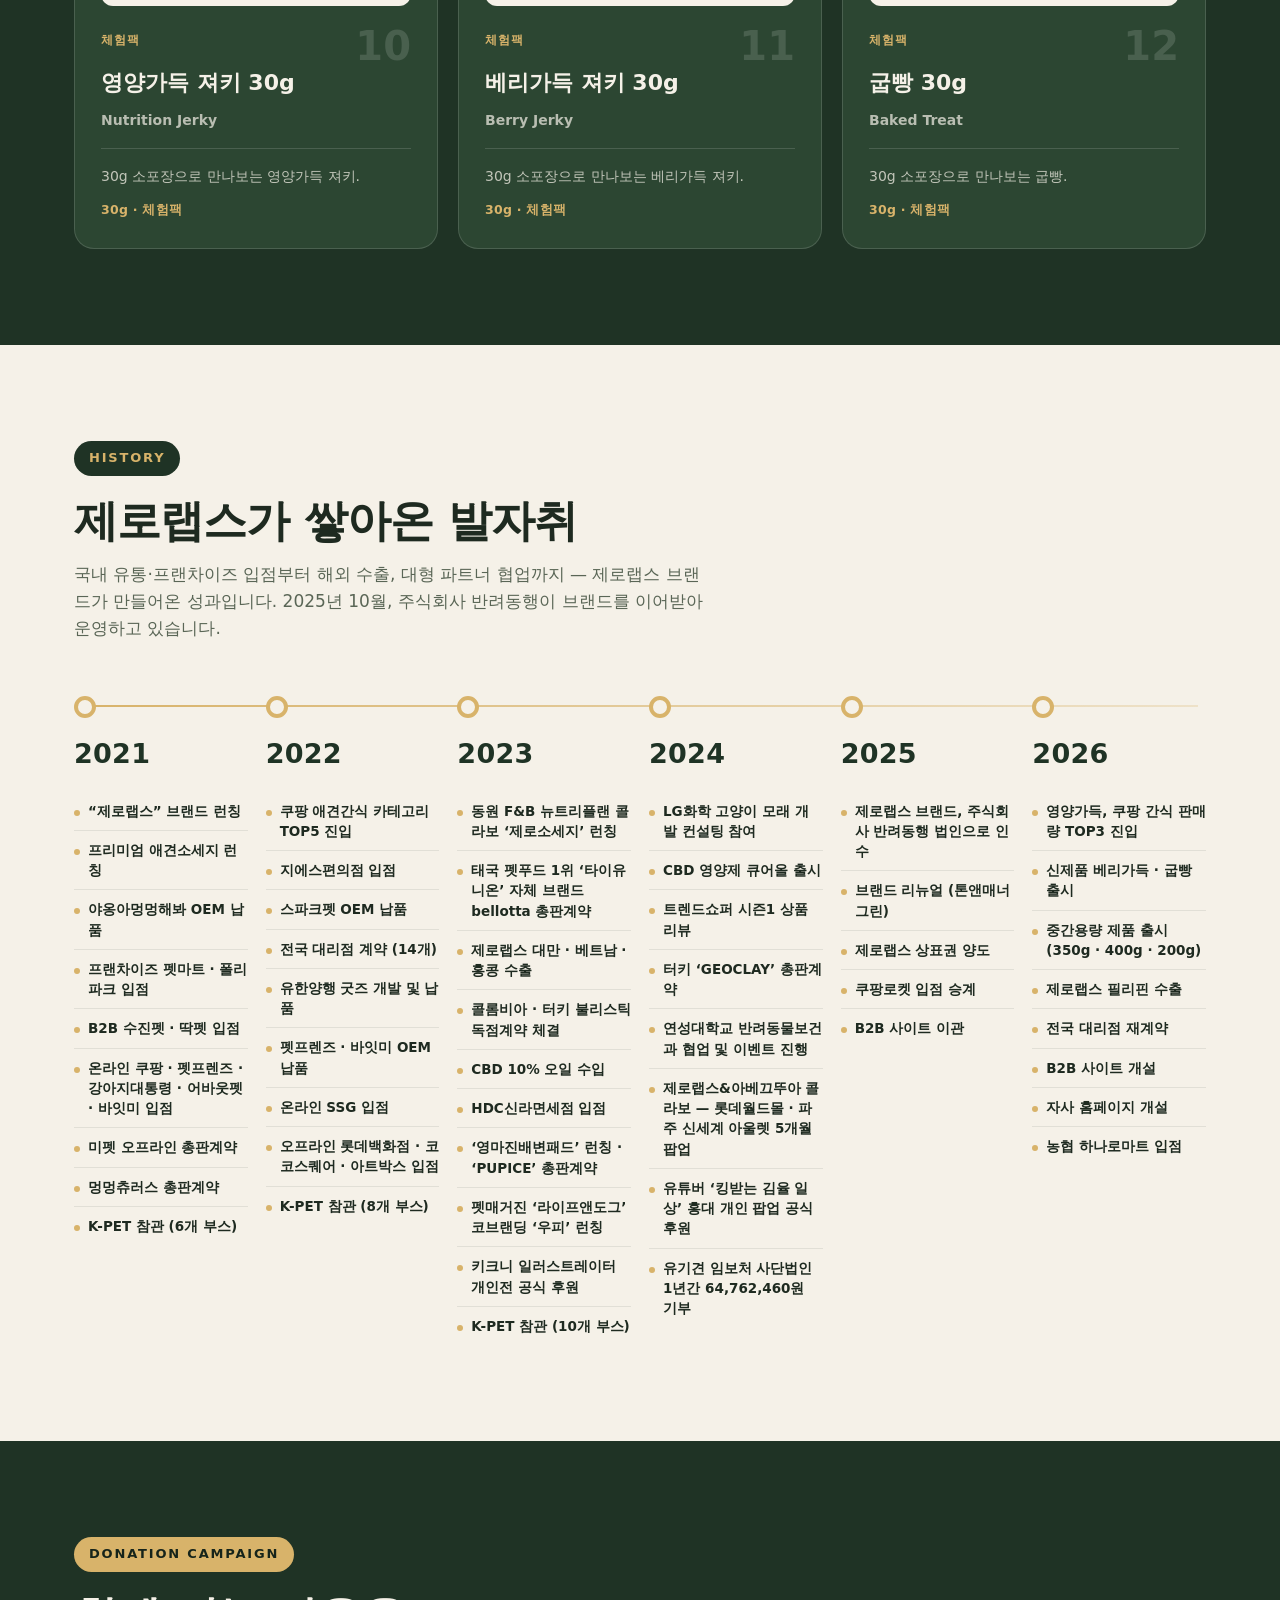
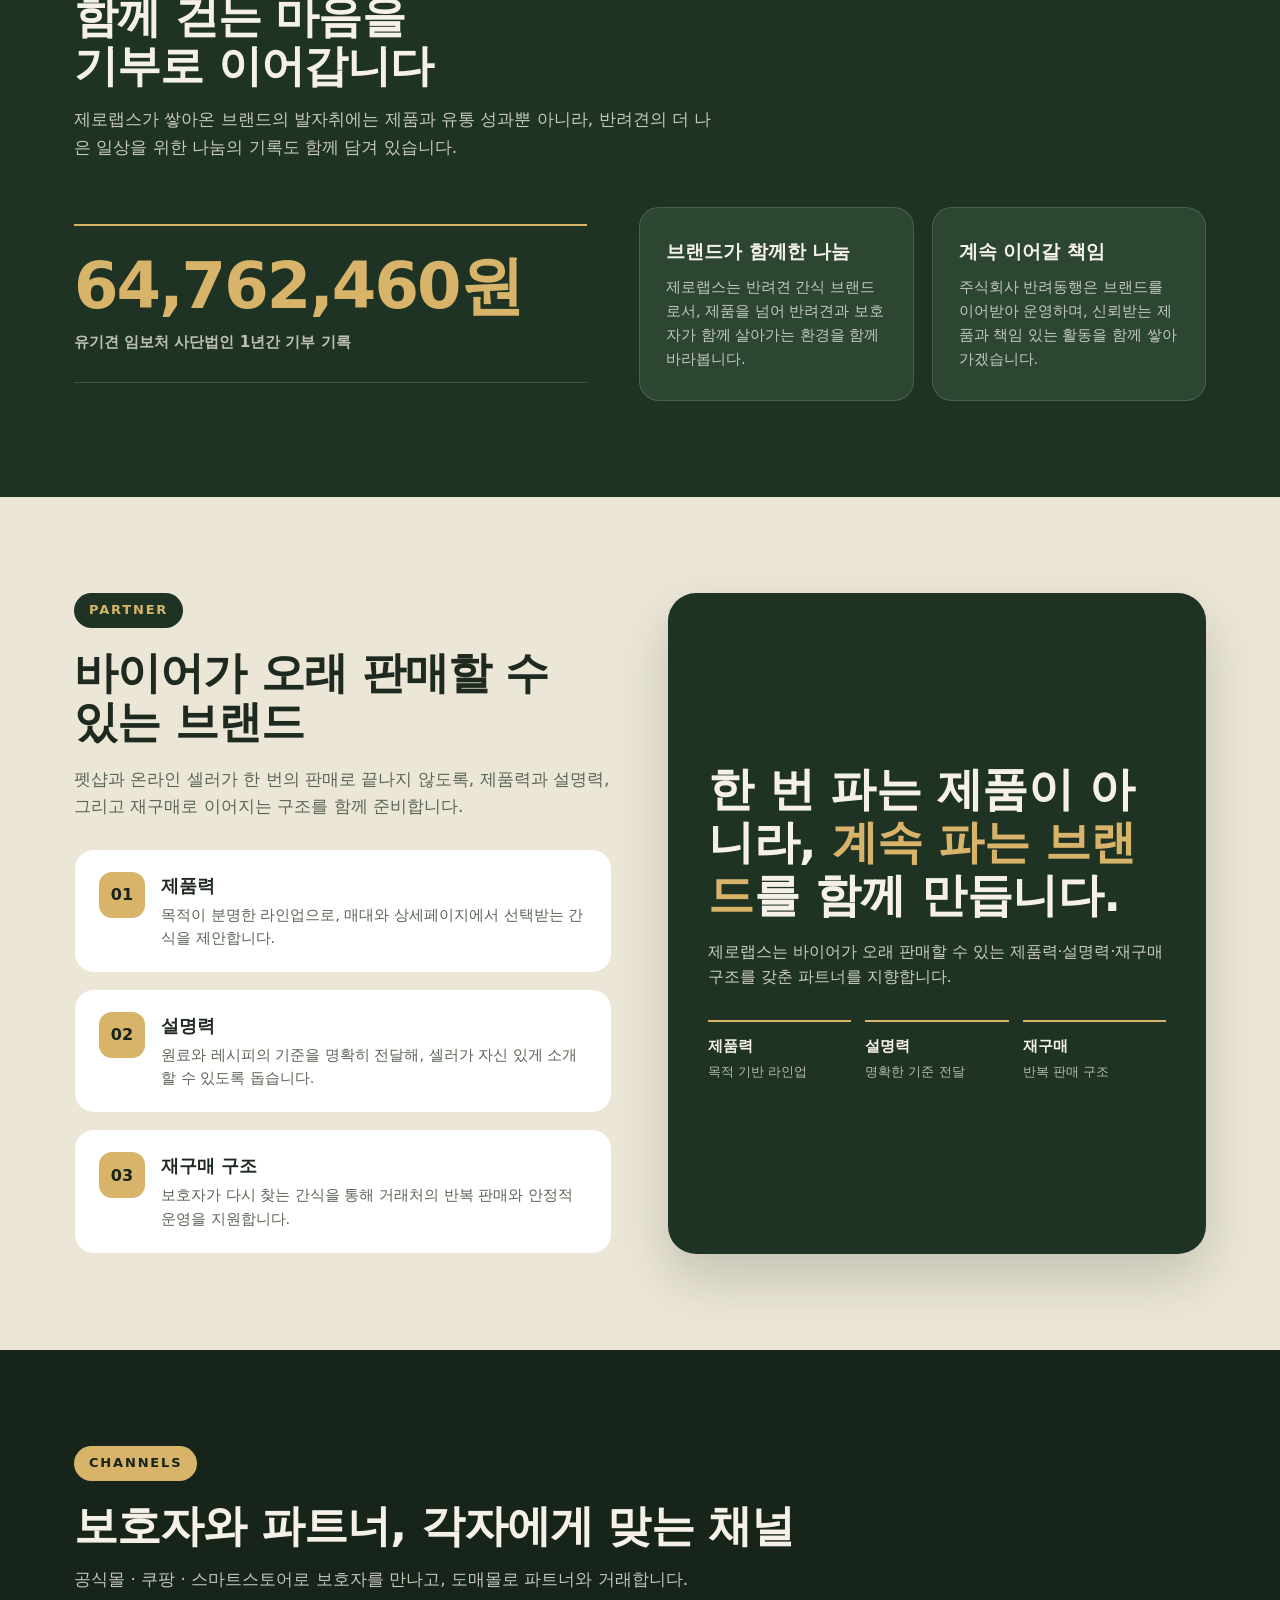
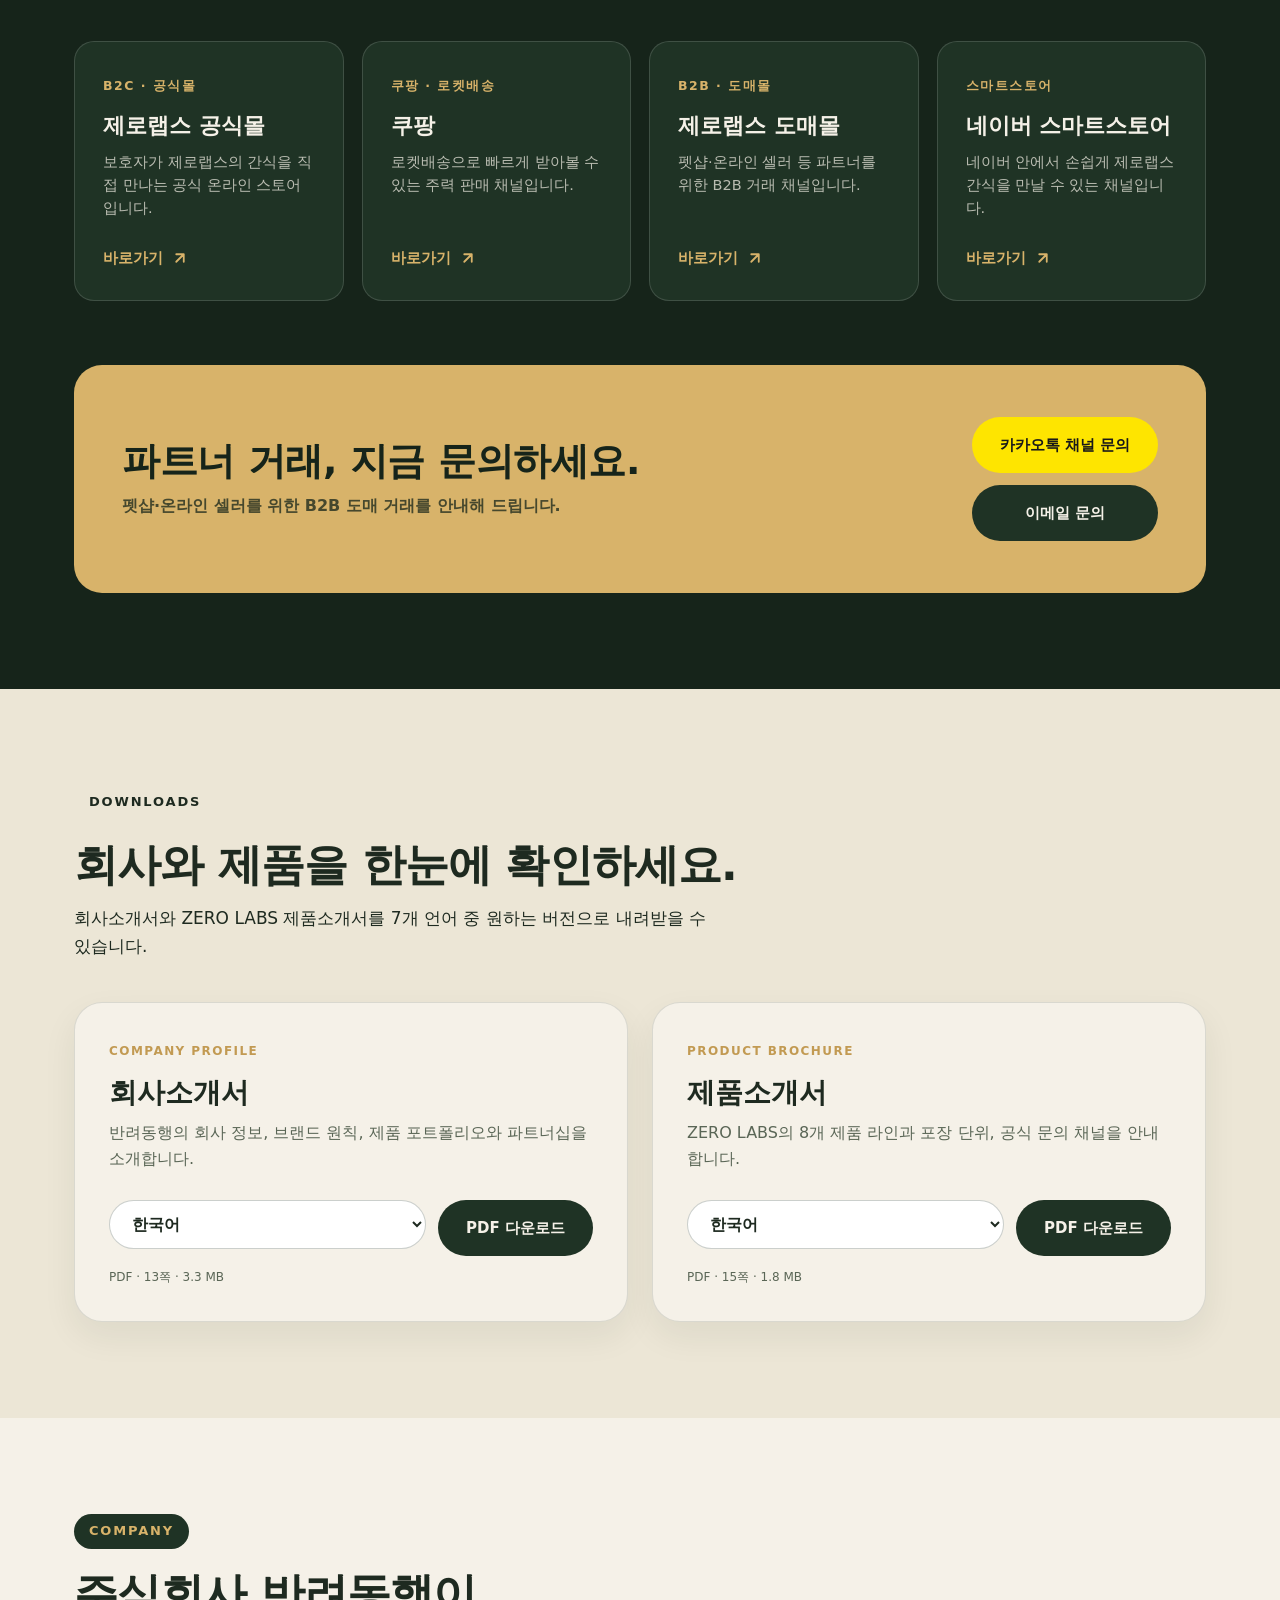
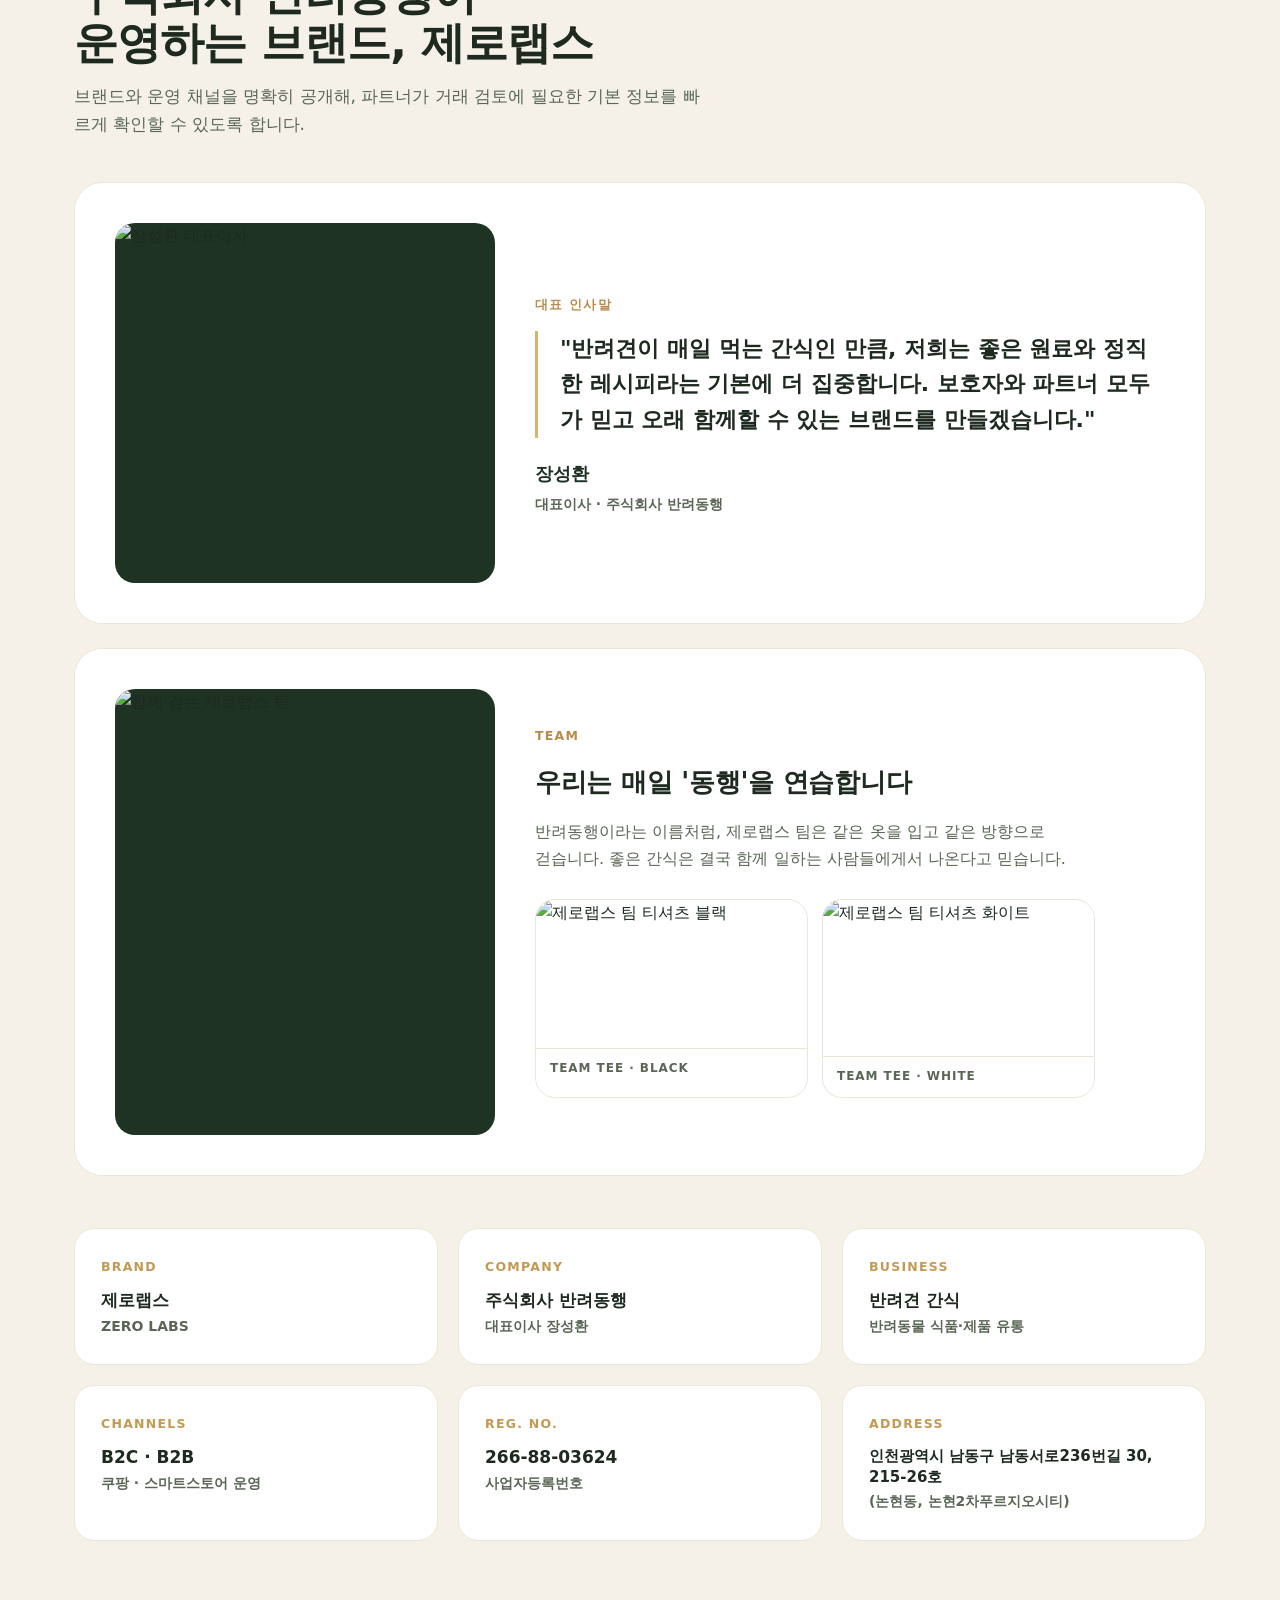
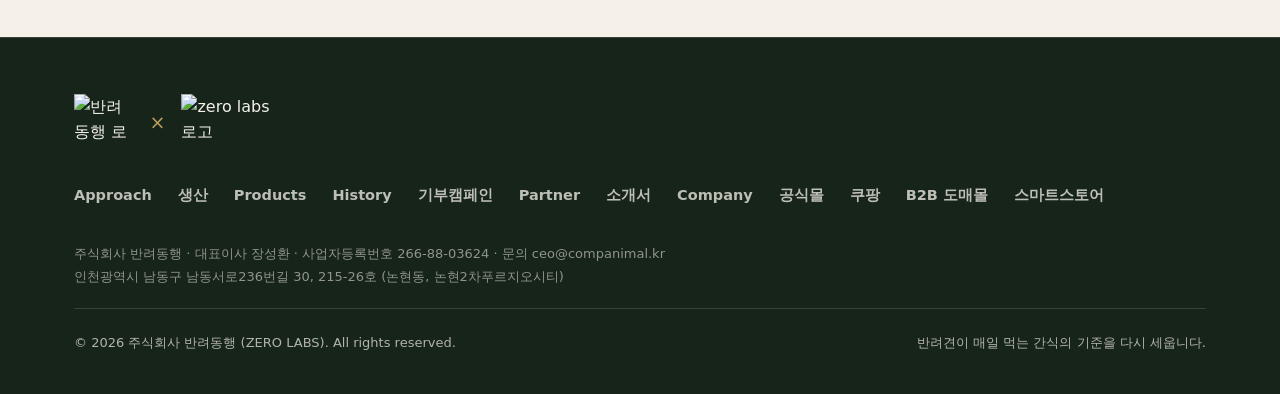
==== commit 6fb14bcb: "Add four 30g trial packs to product lineup" ====
--- a/index.html
+++ b/index.html
@@ -232,15 +232,15 @@
         <div class="pcard"><div class="pimg"><img src="zerolabs_homepage_assets/products/gogi.webp" alt="고기가득 져키" width="680" height="680" loading="lazy" decoding="async"></div>
           <span class="no">01</span><span class="tag">Jerky</span><h3>고기가득 져키</h3><span class="en">Meat Jerky</span>
           <p class="pdesc">육류 함량 80%로 만든 프리미엄 져키. 고단백·고기호성의 대표 라인입니다.</p>
-          <p class="pspec">4가지 맛 · 1kg / 350g</p></div>
+          <p class="pspec">4가지 맛 · 1kg / 350g / 30g</p></div>
         <div class="pcard"><div class="pimg"><img src="zerolabs_homepage_assets/products/yeongyang.webp" alt="영양가득 져키" width="680" height="680" loading="lazy" decoding="async"></div>
           <span class="no">02</span><span class="tag">Jerky</span><h3>영양가득 져키</h3><span class="en">Nutrition Jerky</span>
           <p class="pdesc">슈퍼푸드를 모티브로 한 져키. 매일 급여하기 좋은 균형을 고려했습니다.</p>
-          <p class="pspec">3가지 맛 · 1kg / 350g</p></div>
+          <p class="pspec">3가지 맛 · 1kg / 350g / 30g</p></div>
         <div class="pcard"><div class="pimg"><img src="zerolabs_homepage_assets/products/berry.webp" alt="베리가득 져키" width="680" height="680" loading="lazy" decoding="async"></div>
           <span class="no">03</span><span class="tag">Jerky</span><h3>베리가득 져키</h3><span class="en">Berry Jerky</span>
           <p class="pdesc">과일 컨셉의 산뜻한 풍미로, 부담 없이 가볍게 제안하기 좋은 프리미엄 져키입니다.</p>
-          <p class="pspec">4가지 맛 · 1kg / 400g</p></div>
+          <p class="pspec">4가지 맛 · 1kg / 400g / 30g</p></div>
         <div class="pcard"><div class="pimg"><img src="zerolabs_homepage_assets/products/chika.webp" alt="치카하개" width="680" height="680" loading="lazy" decoding="async"></div>
           <span class="no">04</span><span class="tag">Dental</span><h3>치카하개</h3><span class="en">Dental Gum</span>
           <p class="pdesc">발포껌 형태의 반려견 전용 치석 제거껌. 구강 관리 루틴을 함께 챙깁니다.</p>
@@ -248,7 +248,7 @@
         <div class="pcard"><div class="pimg"><img src="zerolabs_homepage_assets/products/gupbbang.webp" alt="굽빵" width="680" height="680" loading="lazy" decoding="async"></div>
           <span class="no">05</span><span class="tag">Baked</span><h3>굽빵</h3><span class="en">Baked Treat</span>
           <p class="pdesc">저온 오븐 베이크드 공법으로 만든 부드러운 져키. 보상·훈련용으로 좋습니다.</p>
-          <p class="pspec">1가지 맛 · 1kg / 200g</p></div>
+          <p class="pspec">1가지 맛 · 1kg / 200g / 30g</p></div>
         <div class="pcard"><div class="pimg"><img src="zerolabs_homepage_assets/products/meatless.webp" alt="미트리스" width="680" height="680" loading="lazy" decoding="async"></div>
           <span class="no">06</span><span class="tag">Plant-based</span><h3>미트리스</h3><span class="en">Meatless</span>
           <p class="pdesc">식물성(비건) 컨셉의 프리미엄 져키. 특정 단백질에 민감한 반려견에게도 제안할 수 있습니다.</p>
@@ -261,6 +261,22 @@
           <span class="no">08</span><span class="tag">Cereal</span><h3>프레쉬링</h3><span class="en">Fresh Ring</span>
           <p class="pdesc">켈로그 '후루츠링'을 모티브로 한 애견 시리얼 간식. 슈퍼푸드를 담았습니다.</p>
           <p class="pspec">슈퍼푸드 3종 혼합맛 · 100g</p></div>
+        <div class="pcard"><div class="pimg"><img src="zerolabs_homepage_assets/products/product-trial-meat.png" alt="고기가득 져키 30g" width="1440" height="1440" loading="lazy" decoding="async"></div>
+          <span class="no">09</span><span class="tag">체험팩</span><h3>고기가득 져키 30g</h3><span class="en">Meat Jerky</span>
+          <p class="pdesc">30g 소포장으로 만나보는 고기가득 져키.</p>
+          <p class="pspec">30g · 체험팩</p></div>
+        <div class="pcard"><div class="pimg"><img src="zerolabs_homepage_assets/products/product-trial-nutrition.png" alt="영양가득 져키 30g" width="1440" height="1440" loading="lazy" decoding="async"></div>
+          <span class="no">10</span><span class="tag">체험팩</span><h3>영양가득 져키 30g</h3><span class="en">Nutrition Jerky</span>
+          <p class="pdesc">30g 소포장으로 만나보는 영양가득 져키.</p>
+          <p class="pspec">30g · 체험팩</p></div>
+        <div class="pcard"><div class="pimg"><img src="zerolabs_homepage_assets/products/product-trial-berry.png" alt="베리가득 져키 30g" width="1440" height="1440" loading="lazy" decoding="async"></div>
+          <span class="no">11</span><span class="tag">체험팩</span><h3>베리가득 져키 30g</h3><span class="en">Berry Jerky</span>
+          <p class="pdesc">30g 소포장으로 만나보는 베리가득 져키.</p>
+          <p class="pspec">30g · 체험팩</p></div>
+        <div class="pcard"><div class="pimg"><img src="zerolabs_homepage_assets/products/product-trial-baked.png" alt="굽빵 30g" width="1440" height="1440" loading="lazy" decoding="async"></div>
+          <span class="no">12</span><span class="tag">체험팩</span><h3>굽빵 30g</h3><span class="en">Baked Treat</span>
+          <p class="pdesc">30g 소포장으로 만나보는 굽빵.</p>
+          <p class="pspec">30g · 체험팩</p></div>
       </div>
     </div>
   </section>
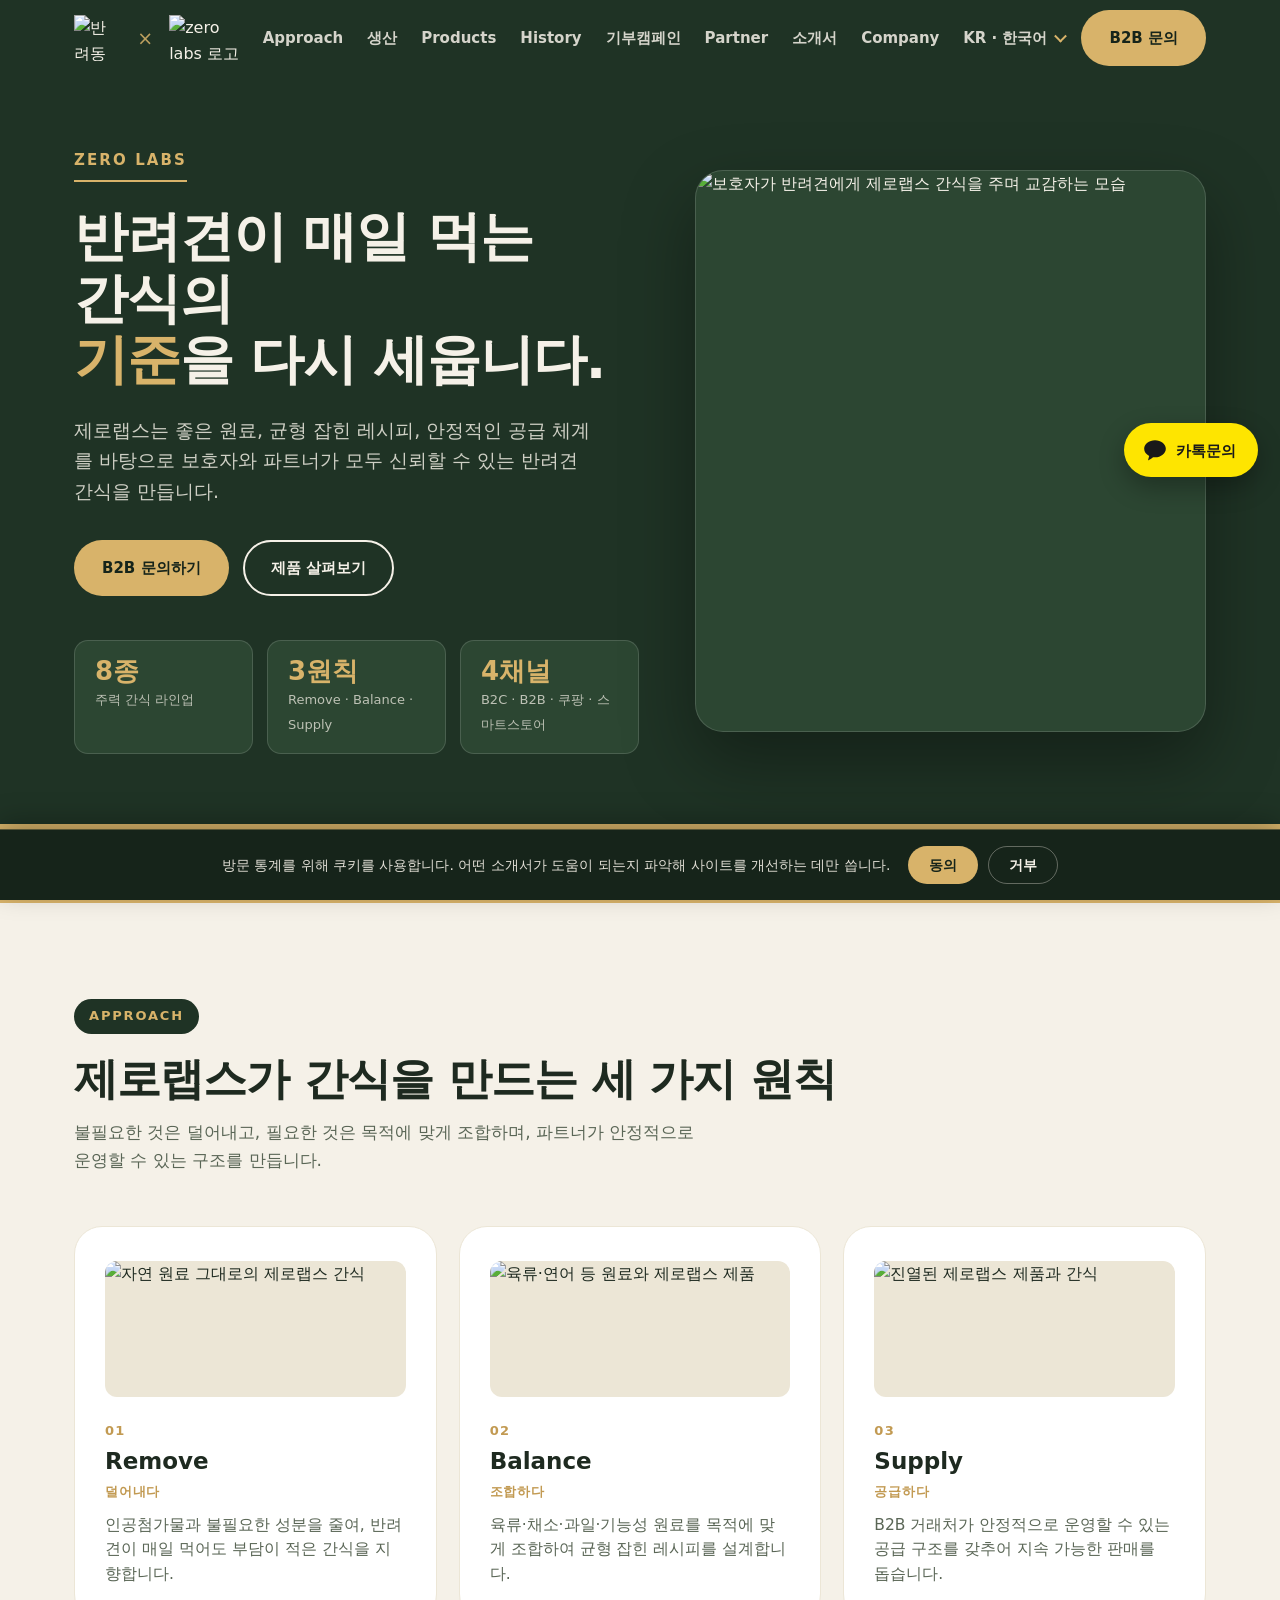
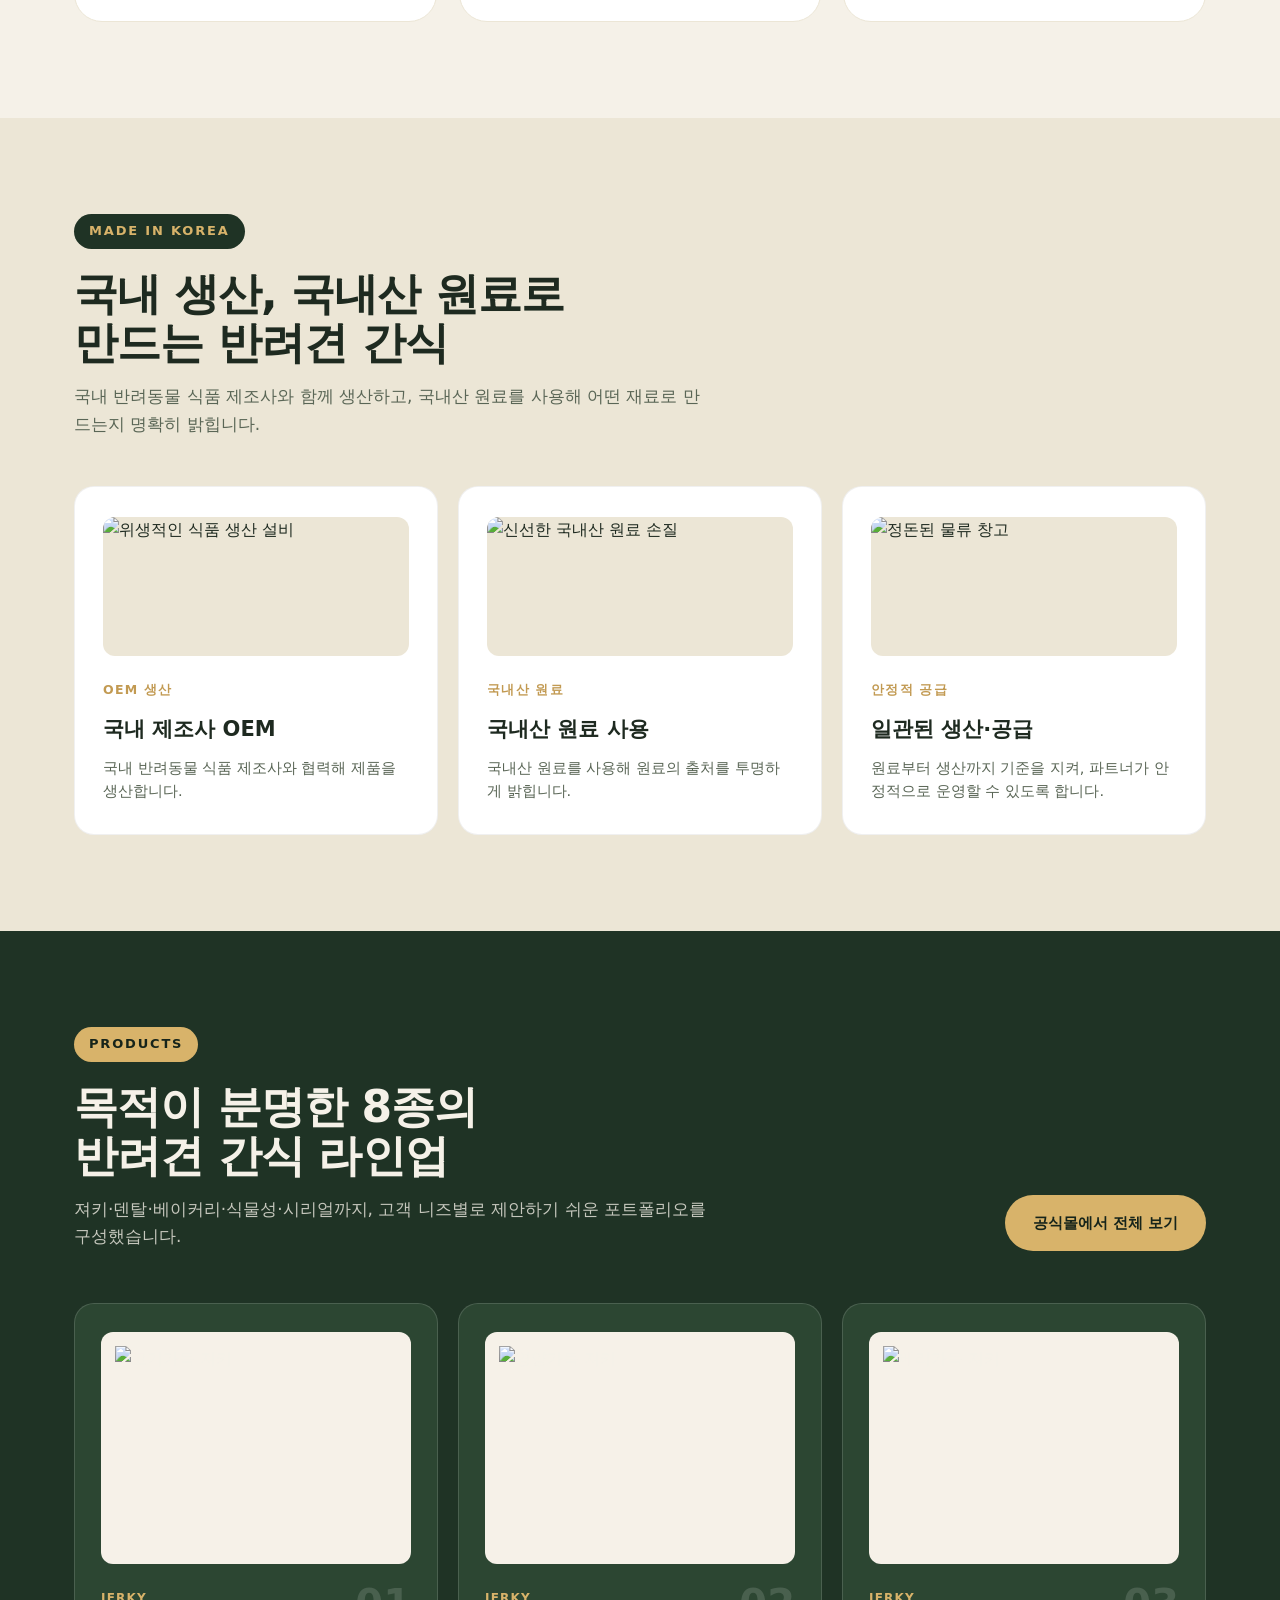
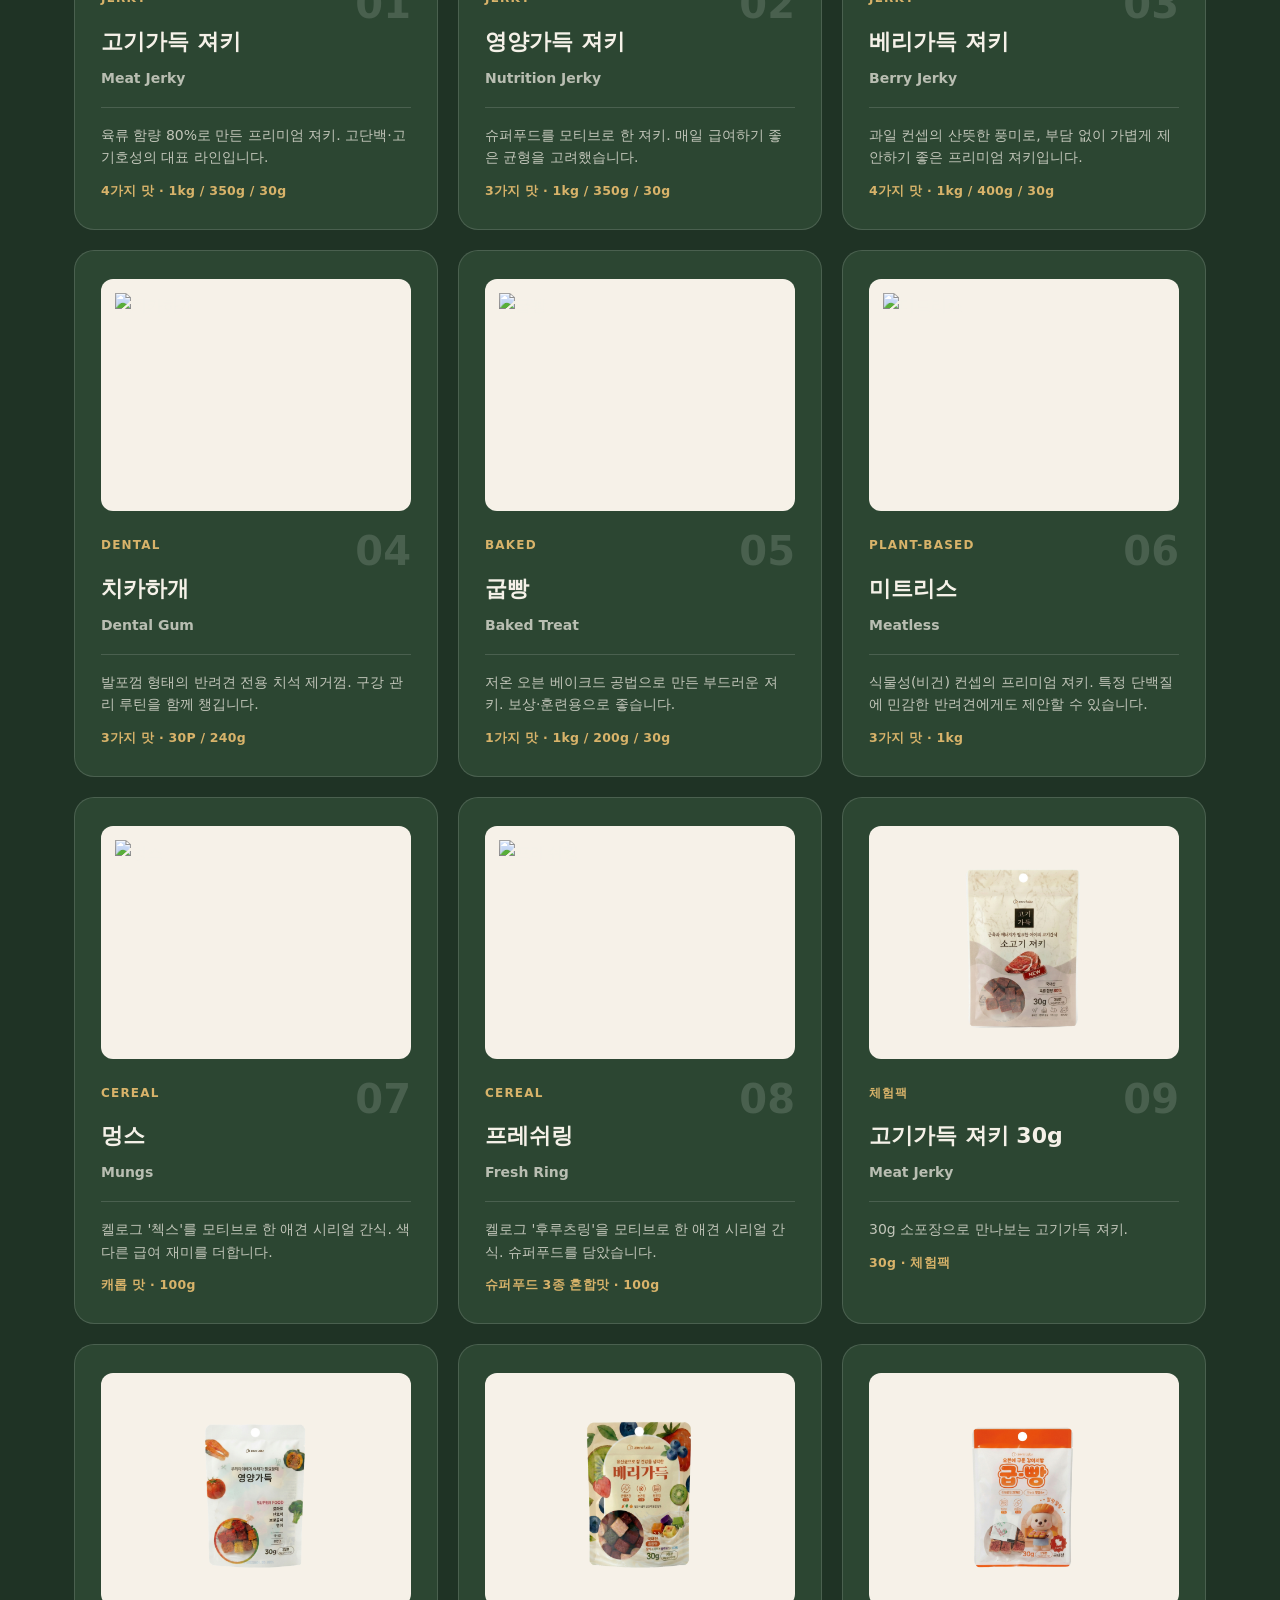
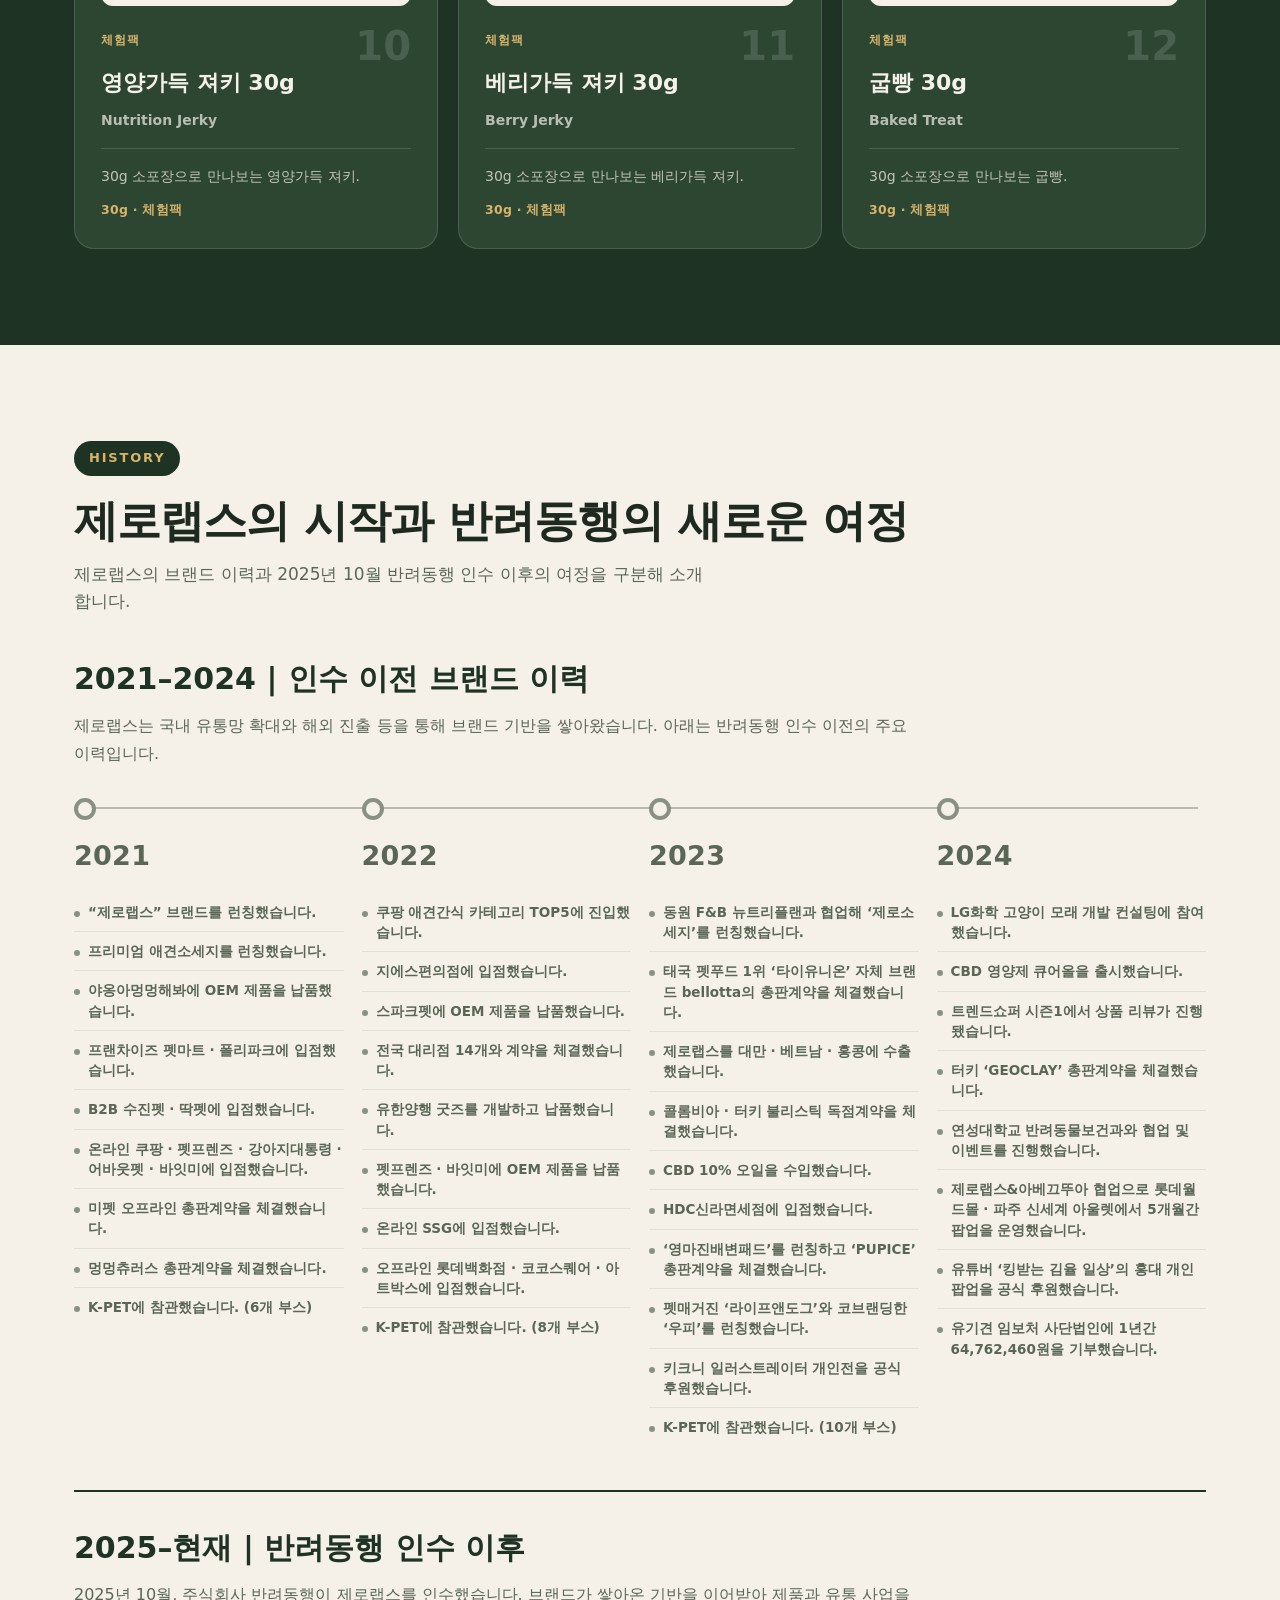
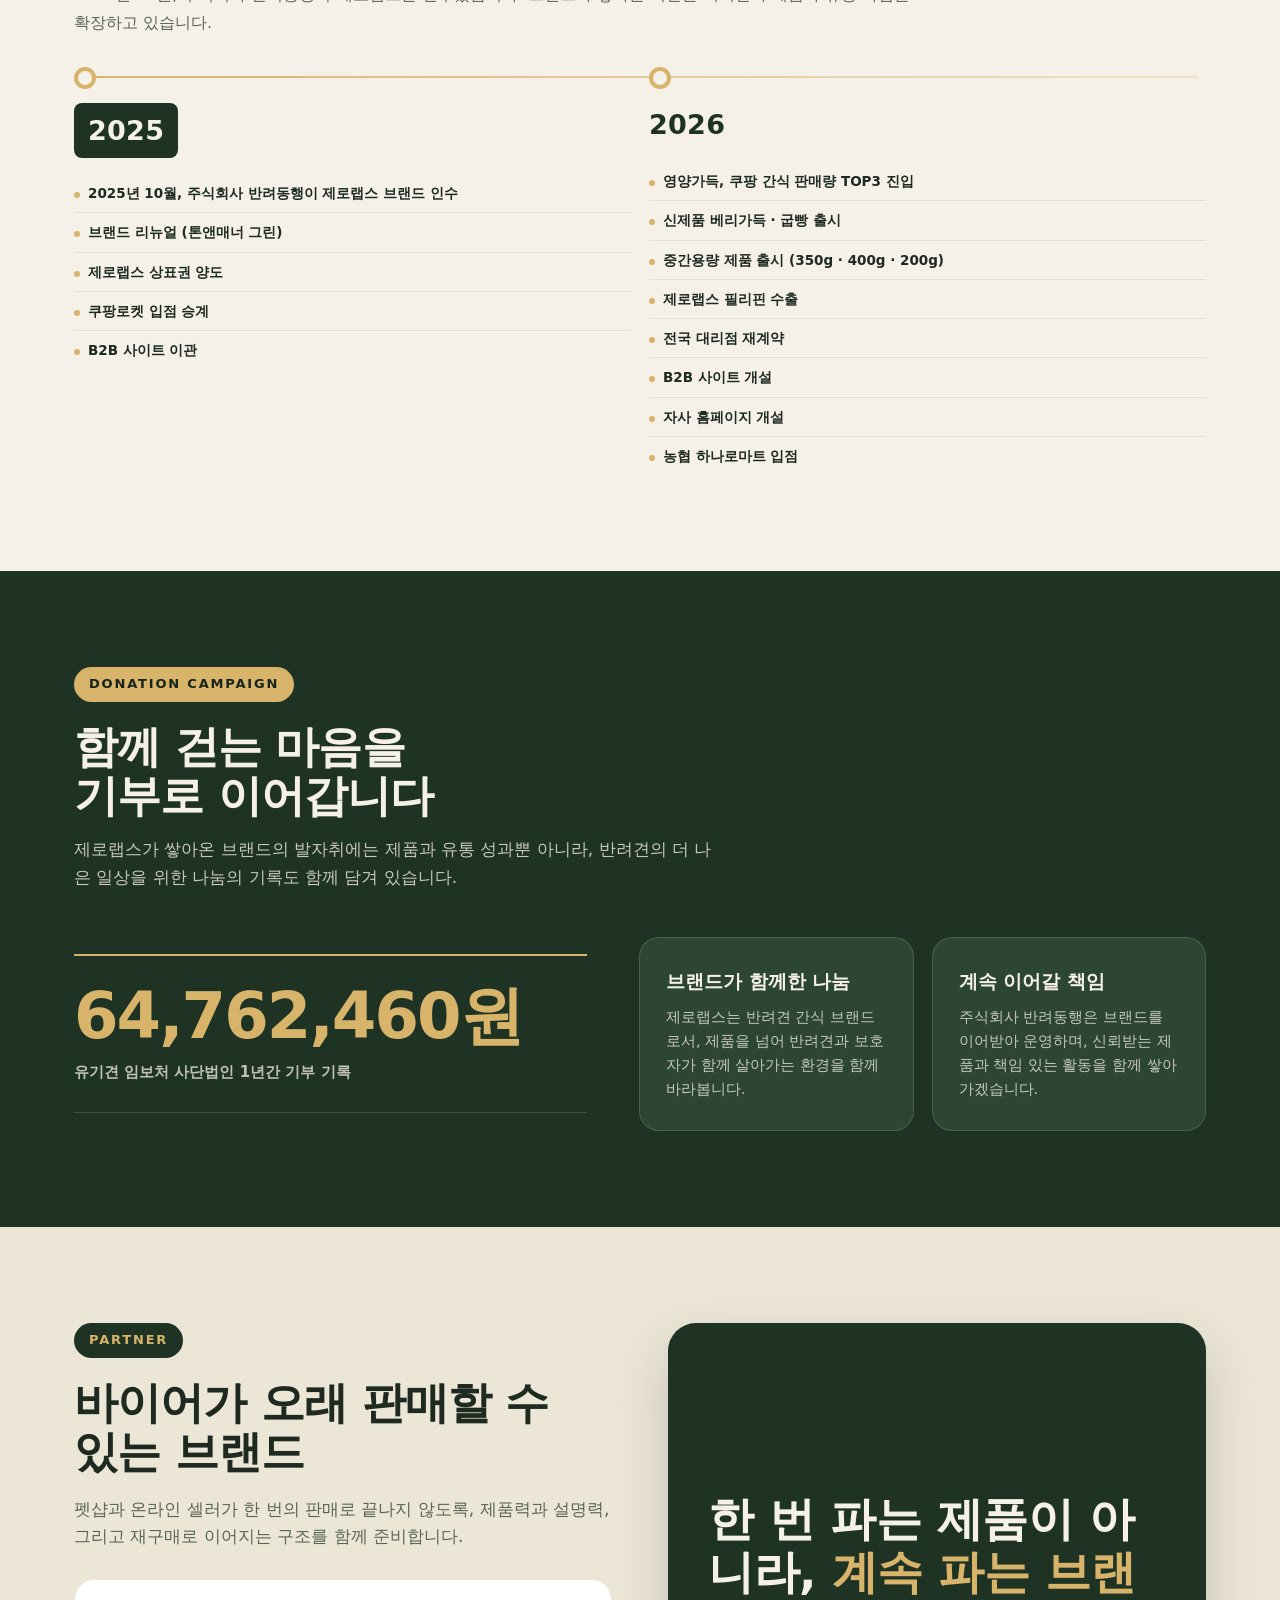
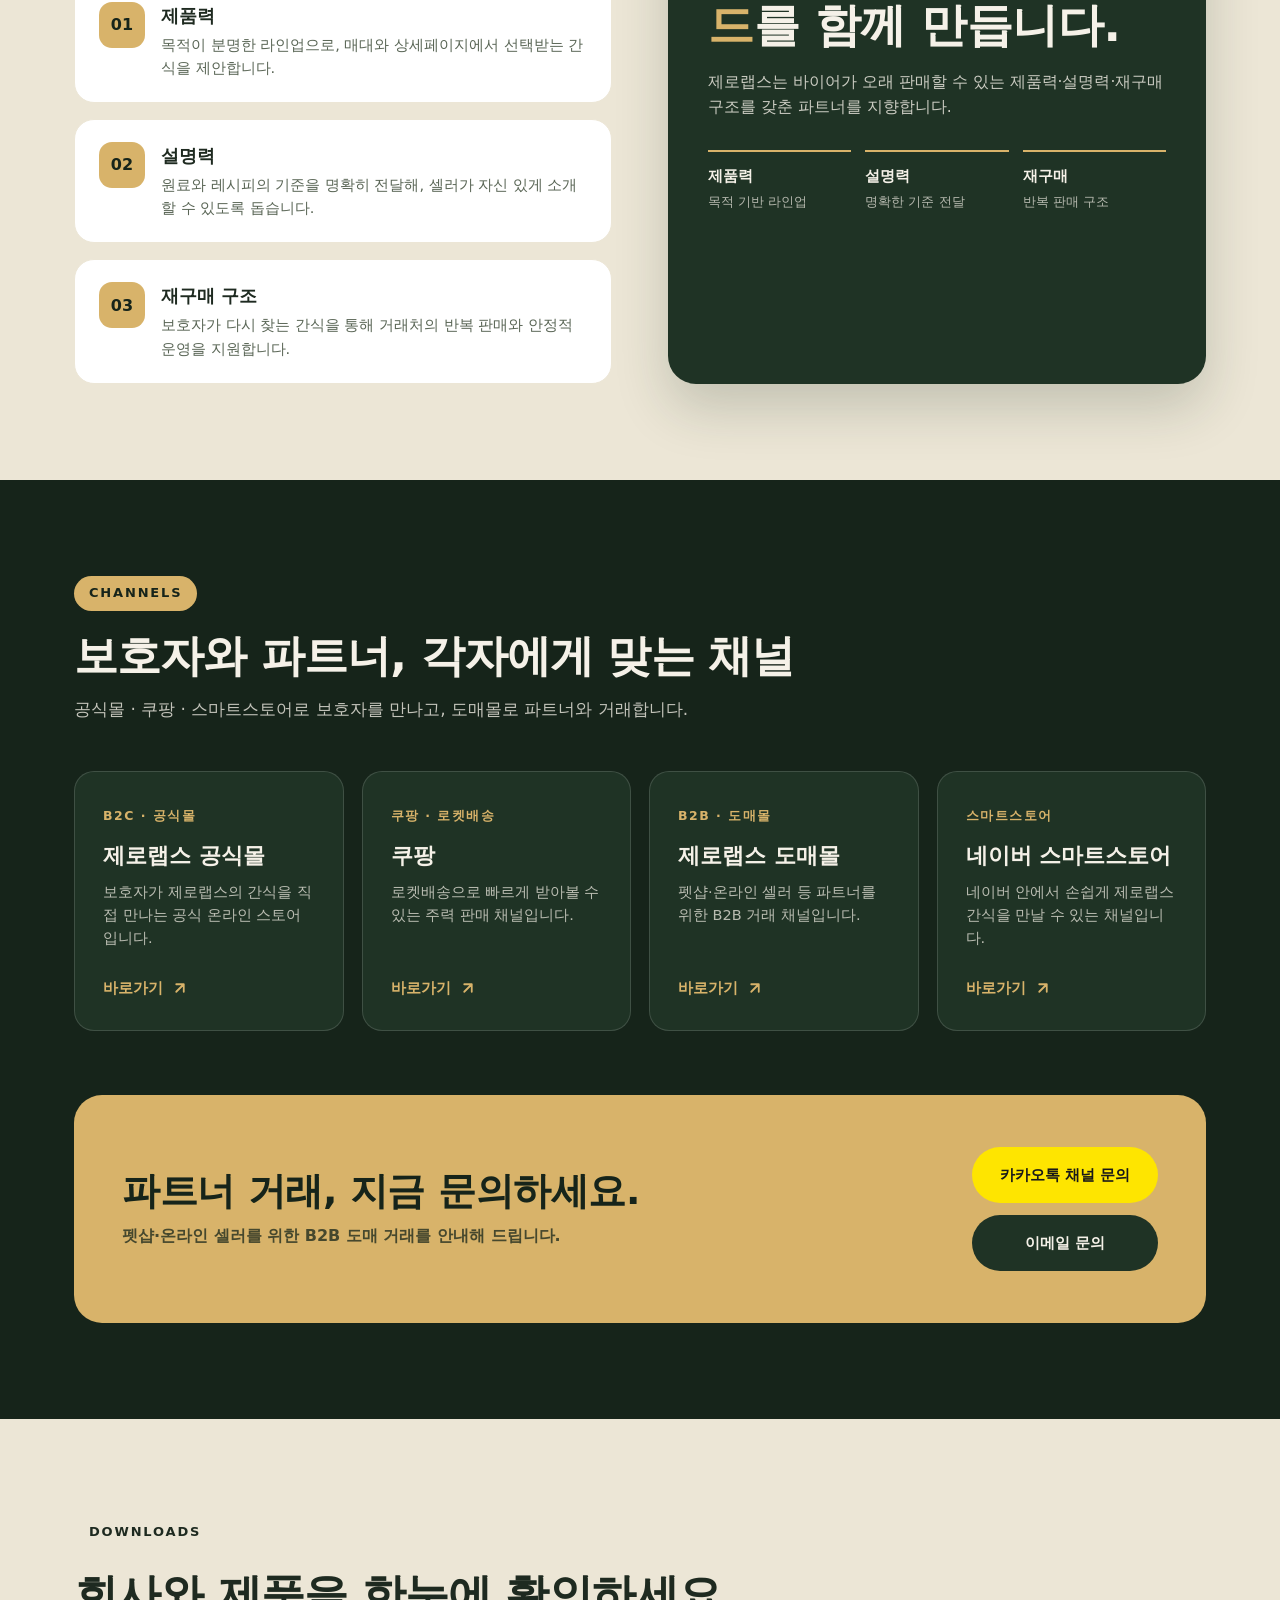
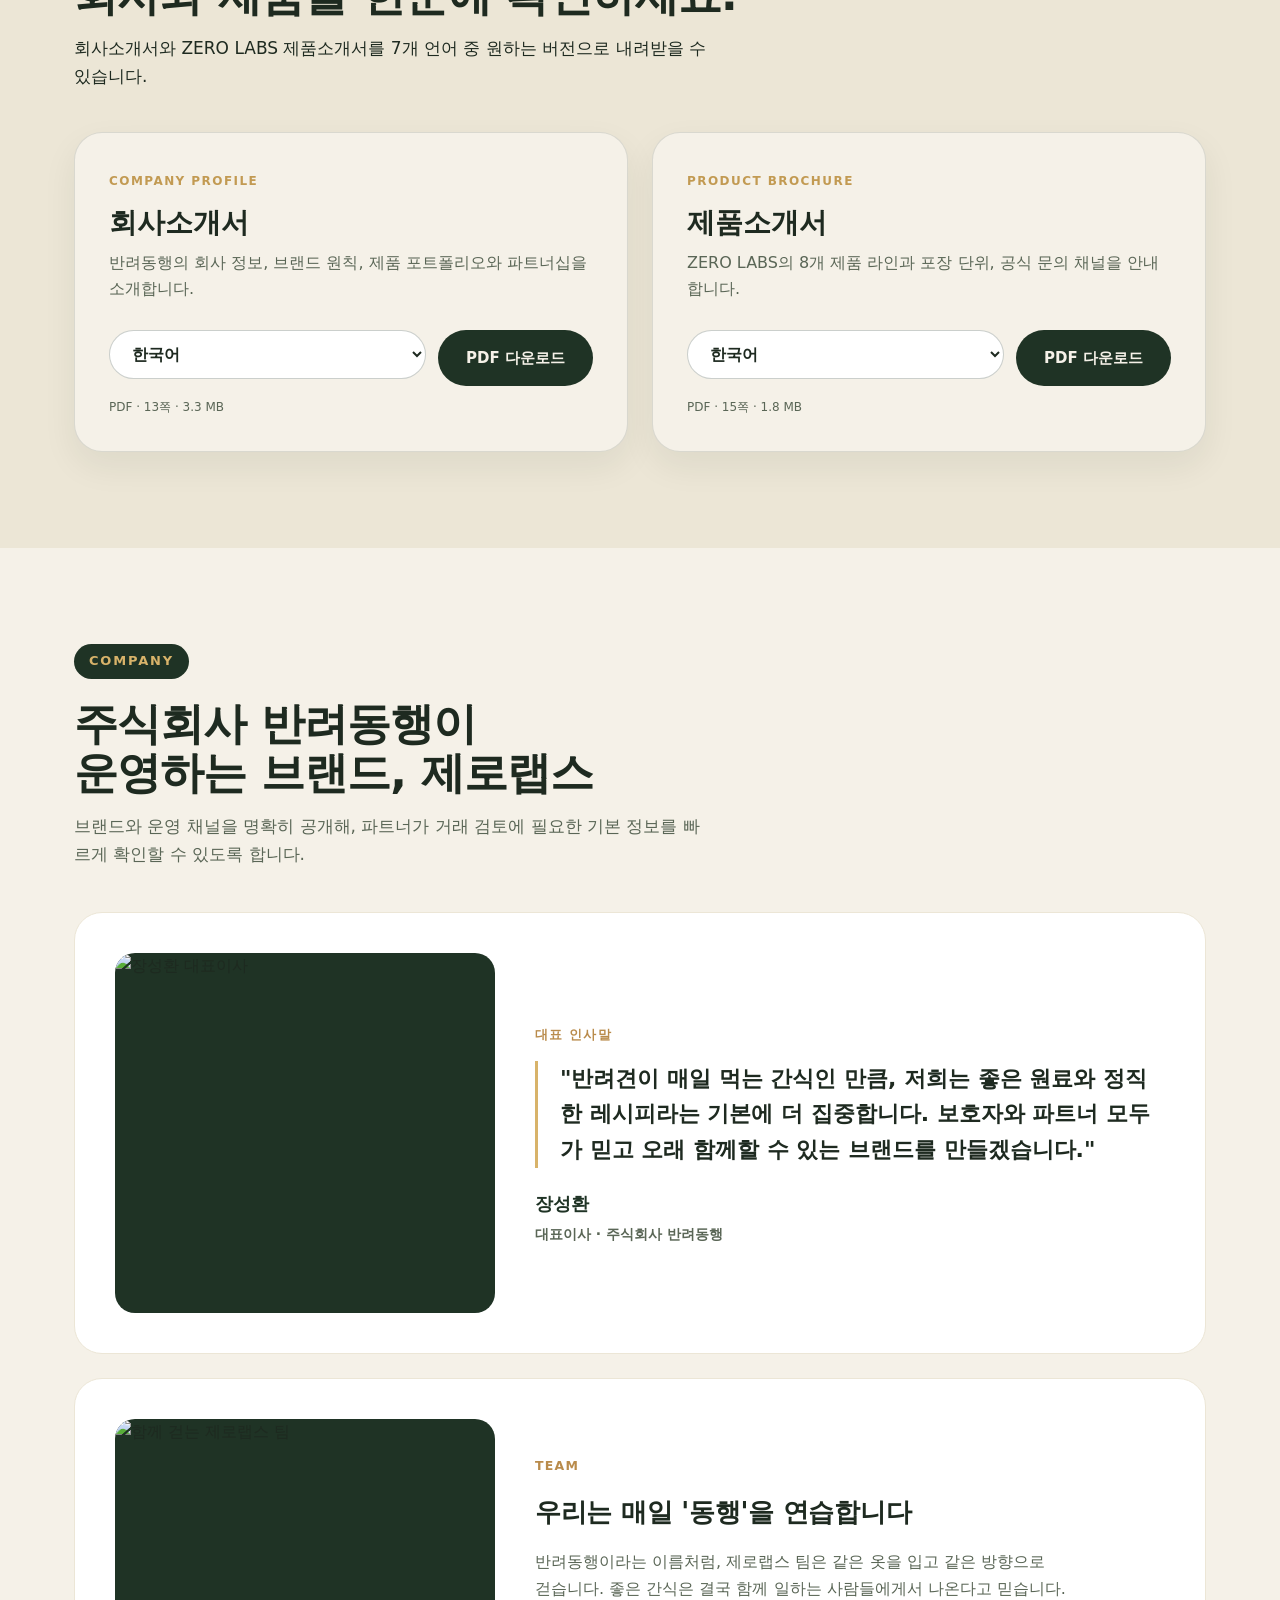
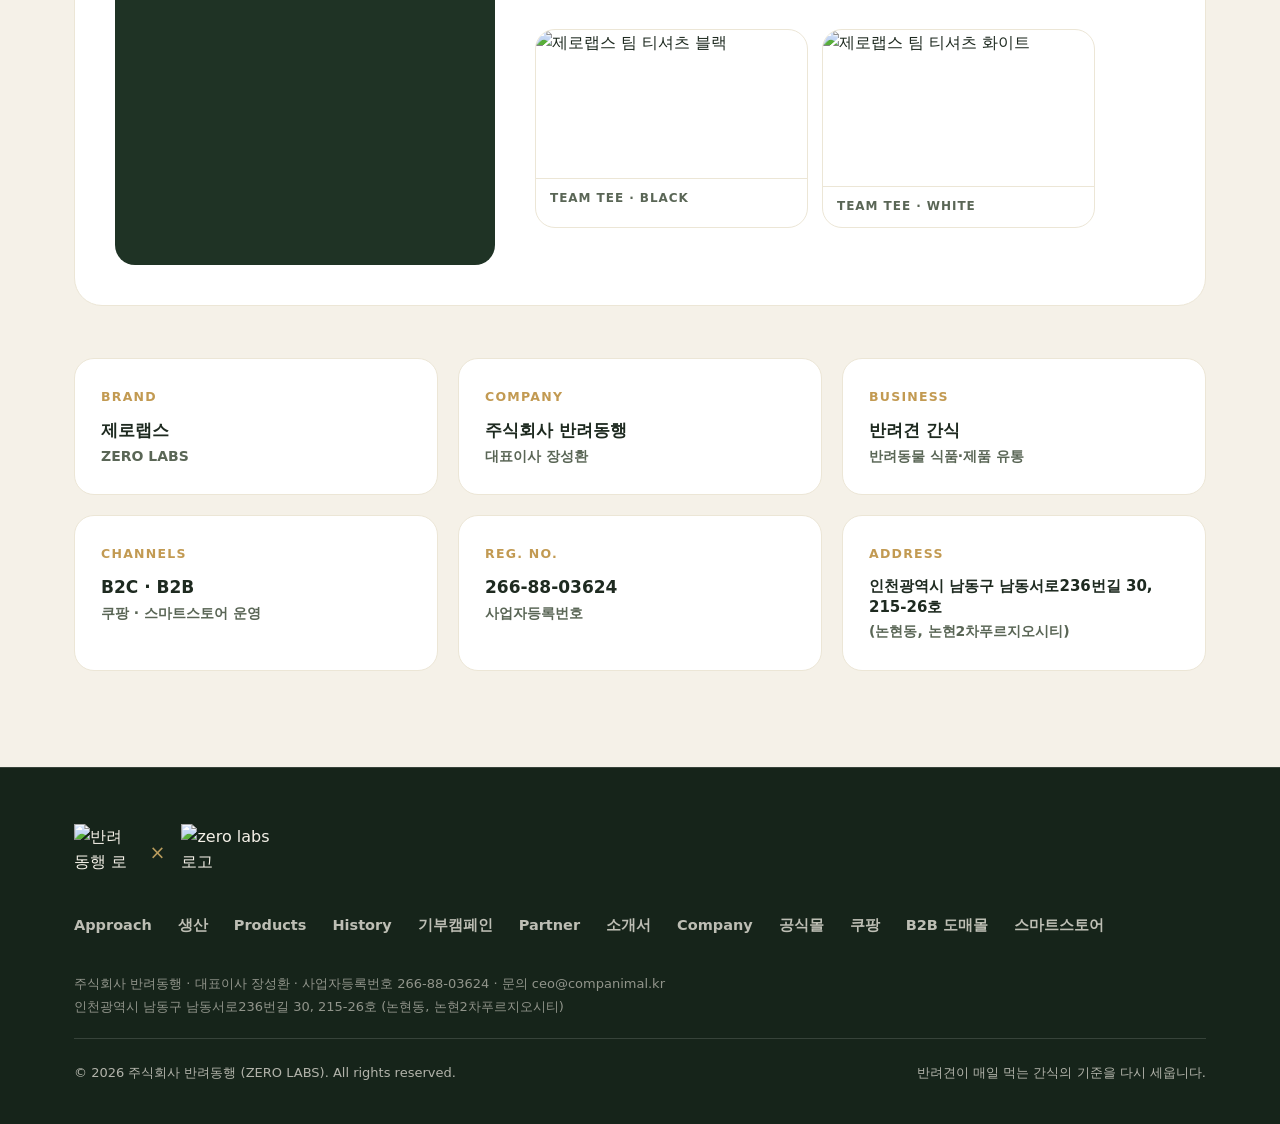
==== commit 5fb3ac6a: "Distinguish pre-acquisition brand history from Companimal era" ====
--- a/index.html
+++ b/index.html
@@ -76,7 +76,7 @@
 
 <link rel="preconnect" href="https://cdn.jsdelivr.net" crossorigin>
 <link rel="stylesheet" href="https://cdn.jsdelivr.net/gh/orioncactus/pretendard@v1.3.9/dist/web/static/pretendard.min.css">
-<link rel="stylesheet" href="/styles.css?v=20260813">
+<link rel="stylesheet" href="/styles.css?v=20261116-history">
 </head>
 <body>
 
@@ -286,70 +286,79 @@
     <div class="wrap">
       <div class="sec-head">
         <span class="sec-tag">History</span>
-        <h2>제로랩스가 쌓아온 발자취</h2>
-        <p class="lead">국내 유통·프랜차이즈 입점부터 해외 수출, 대형 파트너 협업까지 — 제로랩스 브랜드가 만들어온 성과입니다. 2025년 10월, 주식회사 반려동행이 브랜드를 이어받아 운영하고 있습니다.</p>
-      </div>
-      <div class="tl">
+        <h2>제로랩스의 시작과 반려동행의 새로운 여정</h2>
+        <p class="lead">제로랩스의 브랜드 이력과 2025년 10월 반려동행 인수 이후의 여정을 구분해 소개합니다.</p>
+      </div>
+      <div class="history-era history-era-past">
+        <h3>2021–2024 | 인수 이전 브랜드 이력</h3>
+        <p class="era-description">제로랩스는 국내 유통망 확대와 해외 진출 등을 통해 브랜드 기반을 쌓아왔습니다. 아래는 반려동행 인수 이전의 주요 이력입니다.</p>
+        <div class="tl">
         <div class="tl-col">
           <div class="yr">2021</div>
           <ul>
-            <li><b>“제로랩스” 브랜드 런칭</b></li>
-            <li>프리미엄 애견소세지 런칭</li>
-            <li>야옹아멍멍해봐 OEM 납품</li>
-            <li>프랜차이즈 펫마트 · 폴리파크 입점</li>
-            <li>B2B 수진펫 · 딱펫 입점</li>
-            <li>온라인 쿠팡 · 펫프렌즈 · 강아지대통령 · 어바웃펫 · 바잇미 입점</li>
-            <li>미펫 오프라인 총판계약</li>
-            <li>멍멍츄러스 총판계약</li>
-            <li>K-PET 참관 (6개 부스)</li>
+            <li><b>“제로랩스” 브랜드를 런칭했습니다.</b></li>
+            <li>프리미엄 애견소세지를 런칭했습니다.</li>
+            <li>야옹아멍멍해봐에 OEM 제품을 납품했습니다.</li>
+            <li>프랜차이즈 펫마트 · 폴리파크에 입점했습니다.</li>
+            <li>B2B 수진펫 · 딱펫에 입점했습니다.</li>
+            <li>온라인 쿠팡 · 펫프렌즈 · 강아지대통령 · 어바웃펫 · 바잇미에 입점했습니다.</li>
+            <li>미펫 오프라인 총판계약을 체결했습니다.</li>
+            <li>멍멍츄러스 총판계약을 체결했습니다.</li>
+            <li>K-PET에 참관했습니다. (6개 부스)</li>
           </ul>
         </div>
         <div class="tl-col">
           <div class="yr">2022</div>
           <ul>
-            <li><b>쿠팡 애견간식 카테고리 TOP5 진입</b></li>
-            <li>지에스편의점 입점</li>
-            <li>스파크펫 OEM 납품</li>
-            <li>전국 대리점 계약 (14개)</li>
-            <li>유한양행 굿즈 개발 및 납품</li>
-            <li>펫프렌즈 · 바잇미 OEM 납품</li>
-            <li>온라인 SSG 입점</li>
-            <li>오프라인 롯데백화점 · 코코스퀘어 · 아트박스 입점</li>
-            <li>K-PET 참관 (8개 부스)</li>
+            <li><b>쿠팡 애견간식 카테고리 TOP5에 진입했습니다.</b></li>
+            <li>지에스편의점에 입점했습니다.</li>
+            <li>스파크펫에 OEM 제품을 납품했습니다.</li>
+            <li>전국 대리점 14개와 계약을 체결했습니다.</li>
+            <li>유한양행 굿즈를 개발하고 납품했습니다.</li>
+            <li>펫프렌즈 · 바잇미에 OEM 제품을 납품했습니다.</li>
+            <li>온라인 SSG에 입점했습니다.</li>
+            <li>오프라인 롯데백화점 · 코코스퀘어 · 아트박스에 입점했습니다.</li>
+            <li>K-PET에 참관했습니다. (8개 부스)</li>
           </ul>
         </div>
         <div class="tl-col">
           <div class="yr">2023</div>
           <ul>
-            <li><b>동원 F&amp;B 뉴트리플랜 콜라보 ‘제로소세지’ 런칭</b></li>
-            <li>태국 펫푸드 1위 ‘타이유니온’ 자체 브랜드 bellotta 총판계약</li>
-            <li>제로랩스 대만 · 베트남 · 홍콩 수출</li>
-            <li>콜롬비아 · 터키 불리스틱 독점계약 체결</li>
-            <li>CBD 10% 오일 수입</li>
-            <li>HDC신라면세점 입점</li>
-            <li>‘영마진배변패드’ 런칭 · ‘PUPICE’ 총판계약</li>
-            <li>펫매거진 ‘라이프앤도그’ 코브랜딩 ‘우피’ 런칭</li>
-            <li>키크니 일러스트레이터 개인전 공식 후원</li>
-            <li>K-PET 참관 (10개 부스)</li>
+            <li><b>동원 F&amp;B 뉴트리플랜과 협업해 ‘제로소세지’를 런칭했습니다.</b></li>
+            <li>태국 펫푸드 1위 ‘타이유니온’ 자체 브랜드 bellotta의 총판계약을 체결했습니다.</li>
+            <li>제로랩스를 대만 · 베트남 · 홍콩에 수출했습니다.</li>
+            <li>콜롬비아 · 터키 불리스틱 독점계약을 체결했습니다.</li>
+            <li>CBD 10% 오일을 수입했습니다.</li>
+            <li>HDC신라면세점에 입점했습니다.</li>
+            <li>‘영마진배변패드’를 런칭하고 ‘PUPICE’ 총판계약을 체결했습니다.</li>
+            <li>펫매거진 ‘라이프앤도그’와 코브랜딩한 ‘우피’를 런칭했습니다.</li>
+            <li>키크니 일러스트레이터 개인전을 공식 후원했습니다.</li>
+            <li>K-PET에 참관했습니다. (10개 부스)</li>
           </ul>
         </div>
         <div class="tl-col">
           <div class="yr">2024</div>
           <ul>
-            <li><b>LG화학 고양이 모래 개발 컨설팅 참여</b></li>
-            <li>CBD 영양제 큐어올 출시</li>
-            <li>트렌드쇼퍼 시즌1 상품 리뷰</li>
-            <li>터키 ‘GEOCLAY’ 총판계약</li>
-            <li>연성대학교 반려동물보건과 협업 및 이벤트 진행</li>
-            <li>제로랩스&amp;아베끄뚜아 콜라보 — 롯데월드몰 · 파주 신세계 아울렛 5개월 팝업</li>
-            <li>유튜버 ‘킹받는 김율 일상’ 홍대 개인 팝업 공식 후원</li>
-            <li>유기견 임보처 사단법인 1년간 64,762,460원 기부</li>
+            <li><b>LG화학 고양이 모래 개발 컨설팅에 참여했습니다.</b></li>
+            <li>CBD 영양제 큐어올을 출시했습니다.</li>
+            <li>트렌드쇼퍼 시즌1에서 상품 리뷰가 진행됐습니다.</li>
+            <li>터키 ‘GEOCLAY’ 총판계약을 체결했습니다.</li>
+            <li>연성대학교 반려동물보건과와 협업 및 이벤트를 진행했습니다.</li>
+            <li>제로랩스&amp;아베끄뚜아 협업으로 롯데월드몰 · 파주 신세계 아울렛에서 5개월간 팝업을 운영했습니다.</li>
+            <li>유튜버 ‘킹받는 김율 일상’의 홍대 개인 팝업을 공식 후원했습니다.</li>
+            <li>유기견 임보처 사단법인에 1년간 64,762,460원을 기부했습니다.</li>
           </ul>
         </div>
-        <div class="tl-col">
+        </div>
+      </div>
+      <div class="history-era history-era-current">
+        <h3>2025–현재 | 반려동행 인수 이후</h3>
+        <p class="era-description">2025년 10월, 주식회사 반려동행이 제로랩스를 인수했습니다. 브랜드가 쌓아온 기반을 이어받아 제품과 유통 사업을 확장하고 있습니다.</p>
+        <div class="tl">
+        <div class="tl-col tl-acquisition">
           <div class="yr">2025</div>
           <ul>
-            <li><b>제로랩스 브랜드, 주식회사 반려동행 법인으로 인수</b></li>
+            <li><b>2025년 10월, 주식회사 반려동행이 제로랩스 브랜드 인수</b></li>
             <li>브랜드 리뉴얼 (톤앤매너 그린)</li>
             <li>제로랩스 상표권 양도</li>
             <li>쿠팡로켓 입점 승계</li>
@@ -368,6 +377,7 @@
             <li>자사 홈페이지 개설</li>
             <li>농협 하나로마트 입점</li>
           </ul>
+        </div>
         </div>
       </div>
     </div>
--- a/styles.css
+++ b/styles.css
@@ -251,6 +251,19 @@
   .tl-col li+li{border-top:1px solid rgba(31,51,37,.09)}
   .tl-col li::before{content:"";position:absolute;left:0;top:18px;width:6px;height:6px;border-radius:50%;background:var(--gold)}
   .tl-col li b{font-weight:850}
+  .history-era{margin-top:44px}
+  .history-era h3{font-size:clamp(21px,2.5vw,30px);line-height:1.35;margin:0 0 12px;color:var(--green-800)}
+  .history-era .era-description{max-width:850px;color:var(--muted);line-height:1.75;margin:0}
+  .history-era .tl{margin-top:28px;grid-template-columns:repeat(4,minmax(0,1fr))}
+  .history-era-past .yr,.history-era-past li{color:var(--muted)}
+  .history-era-past .tl::before{background:#b5b9b0}
+  .history-era-past .tl-col::before{border-color:#899184}
+  .history-era-past li::before{background:#899184}
+  .history-era-current{padding-top:36px;border-top:2px solid var(--green-800)}
+  .history-era-current .tl{grid-template-columns:repeat(2,minmax(0,1fr))}
+  .history-era-current .tl-acquisition .yr{display:inline-block;padding:6px 14px;background:var(--green-800);color:var(--cream);border-radius:8px}
+  @media(max-width:920px){.history-era .tl{grid-template-columns:repeat(2,minmax(0,1fr))}}
+  @media(max-width:640px){.history-era .tl{grid-template-columns:1fr}}
   @media(max-width:1100px){
     .tl{grid-template-columns:repeat(3,1fr)}
     .tl::before{display:none}
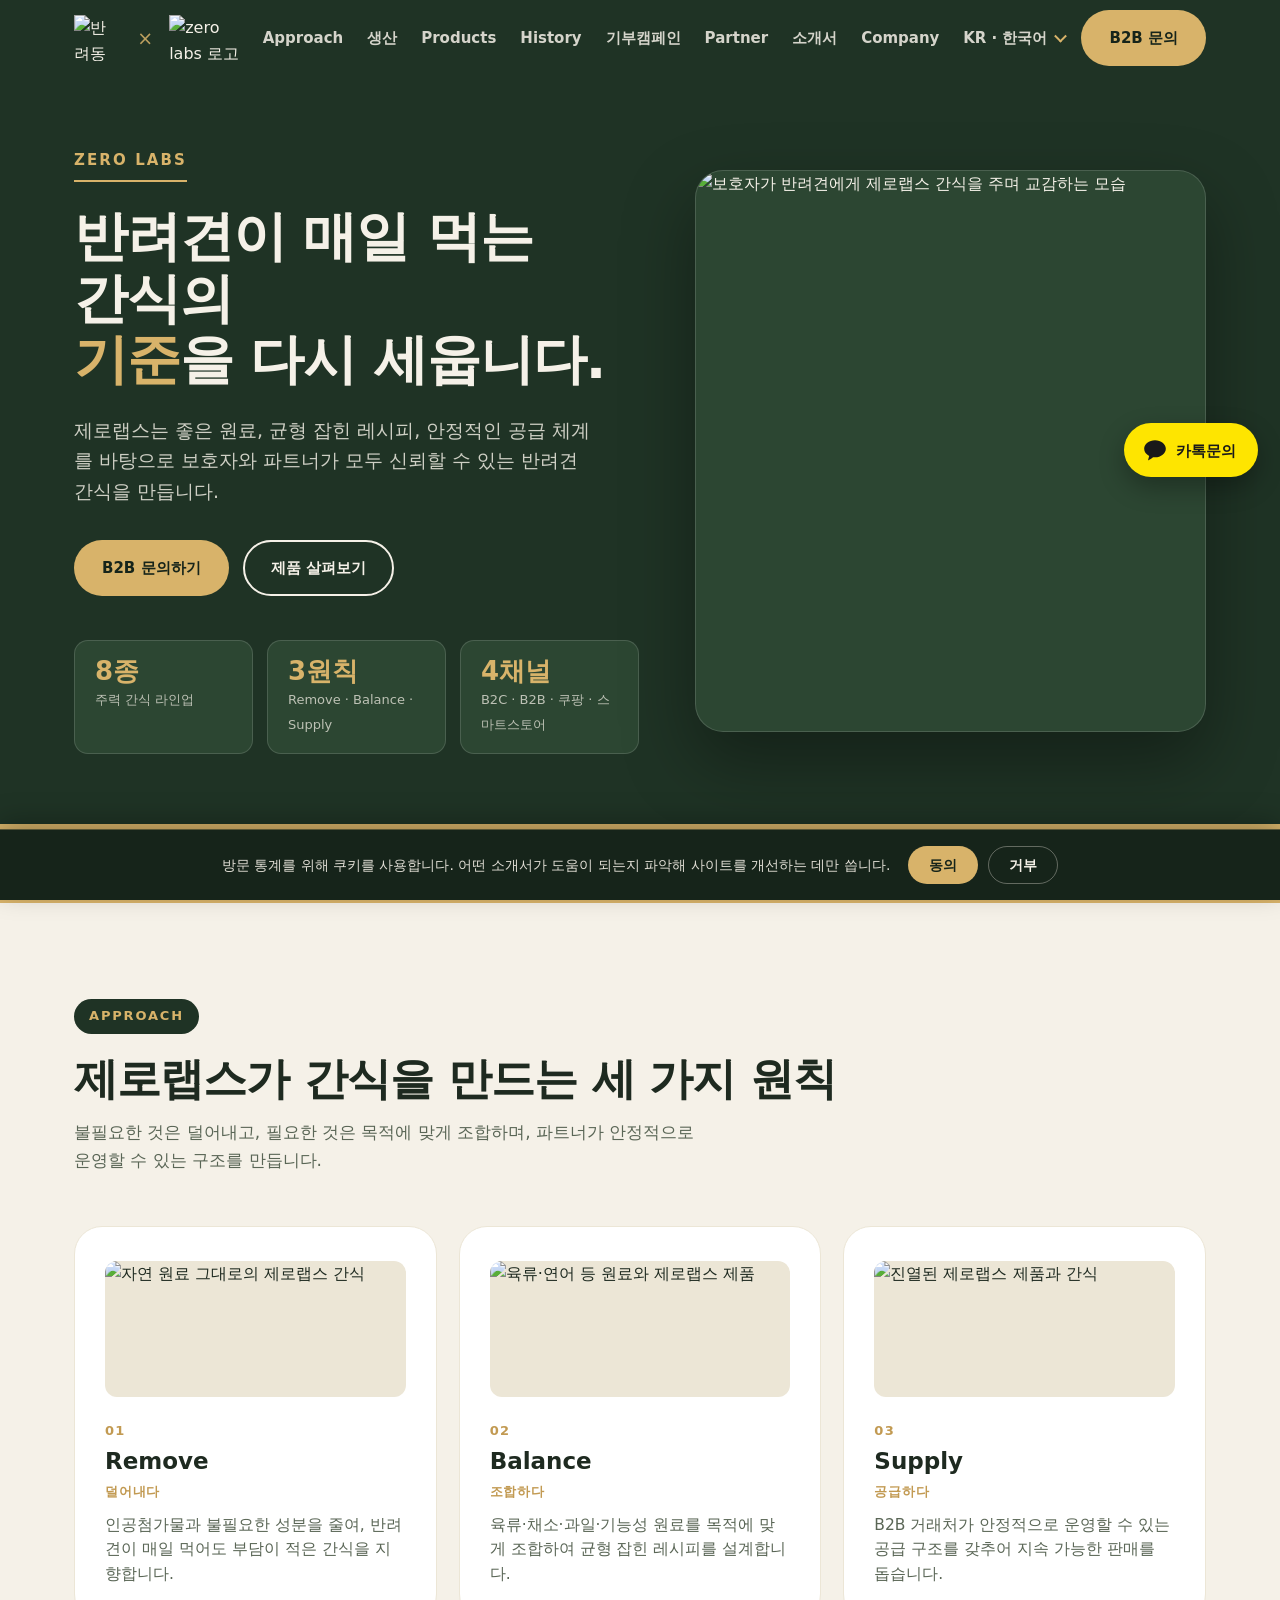
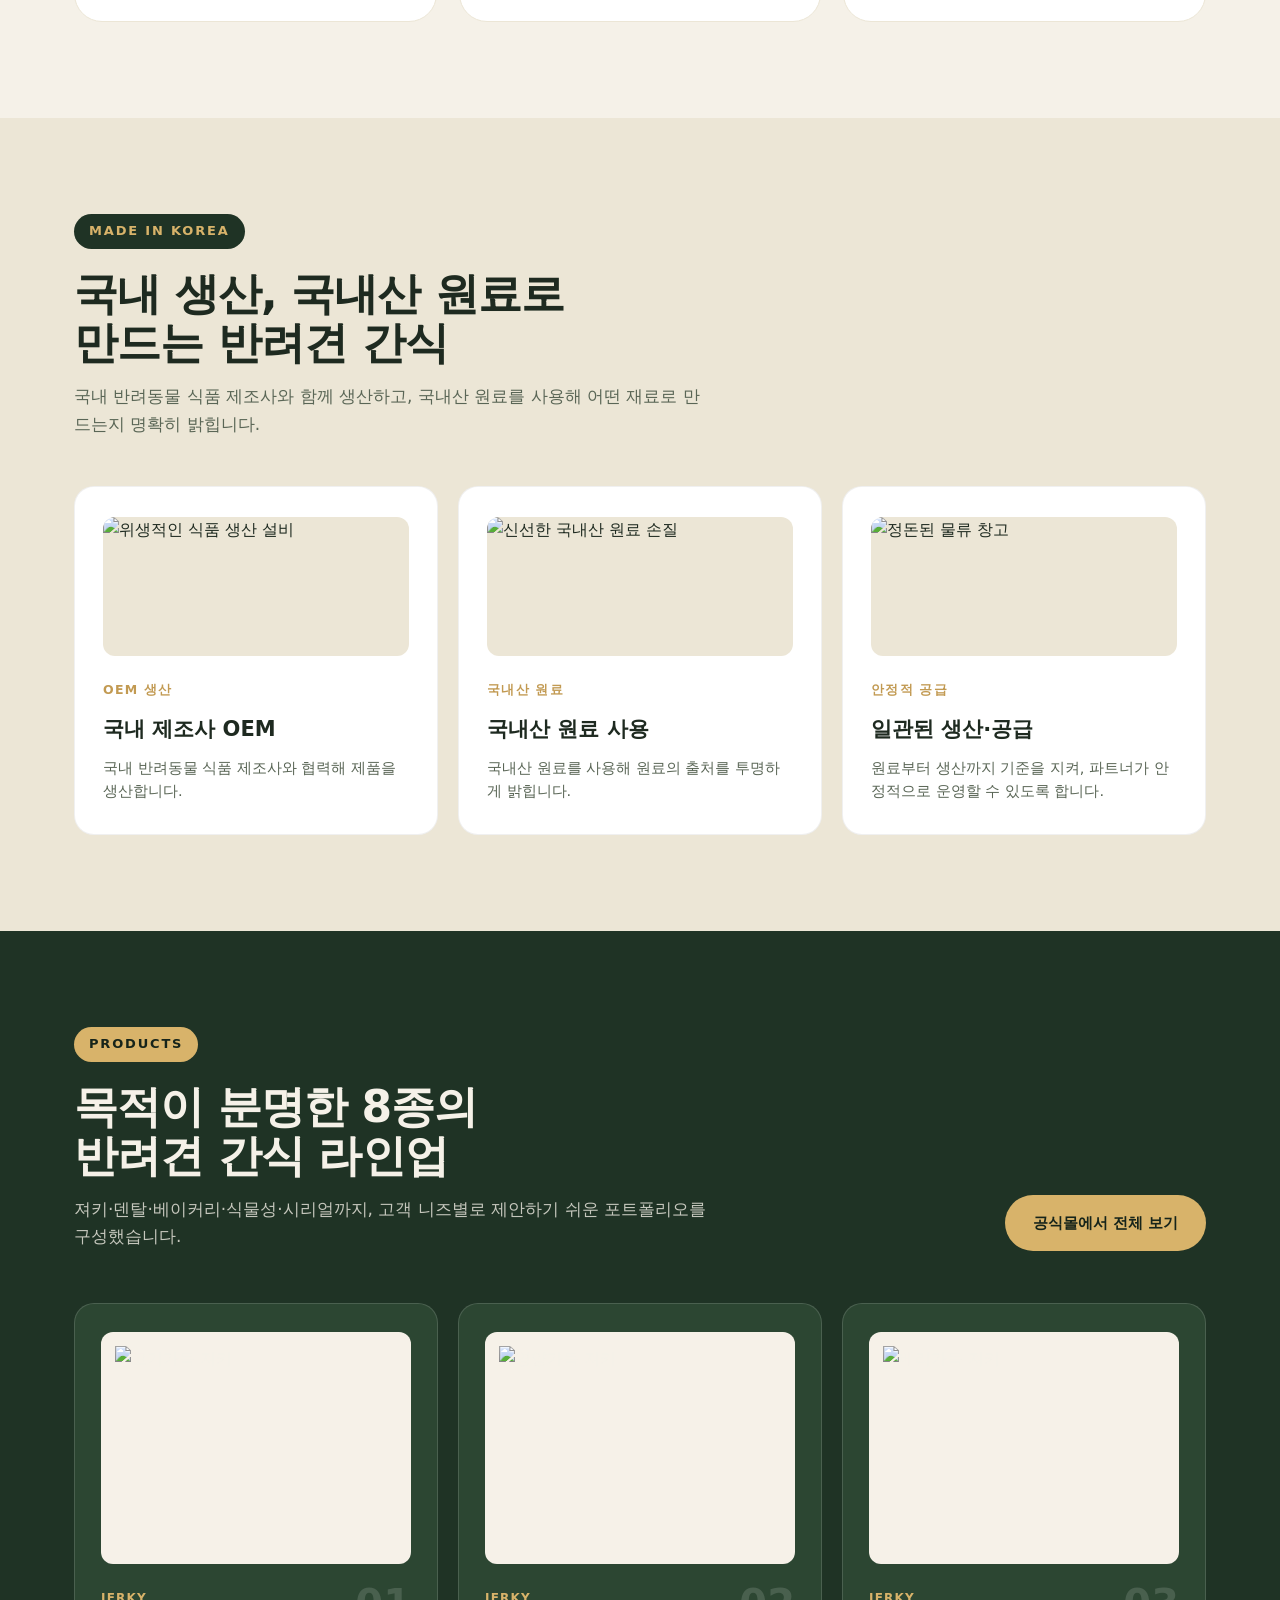
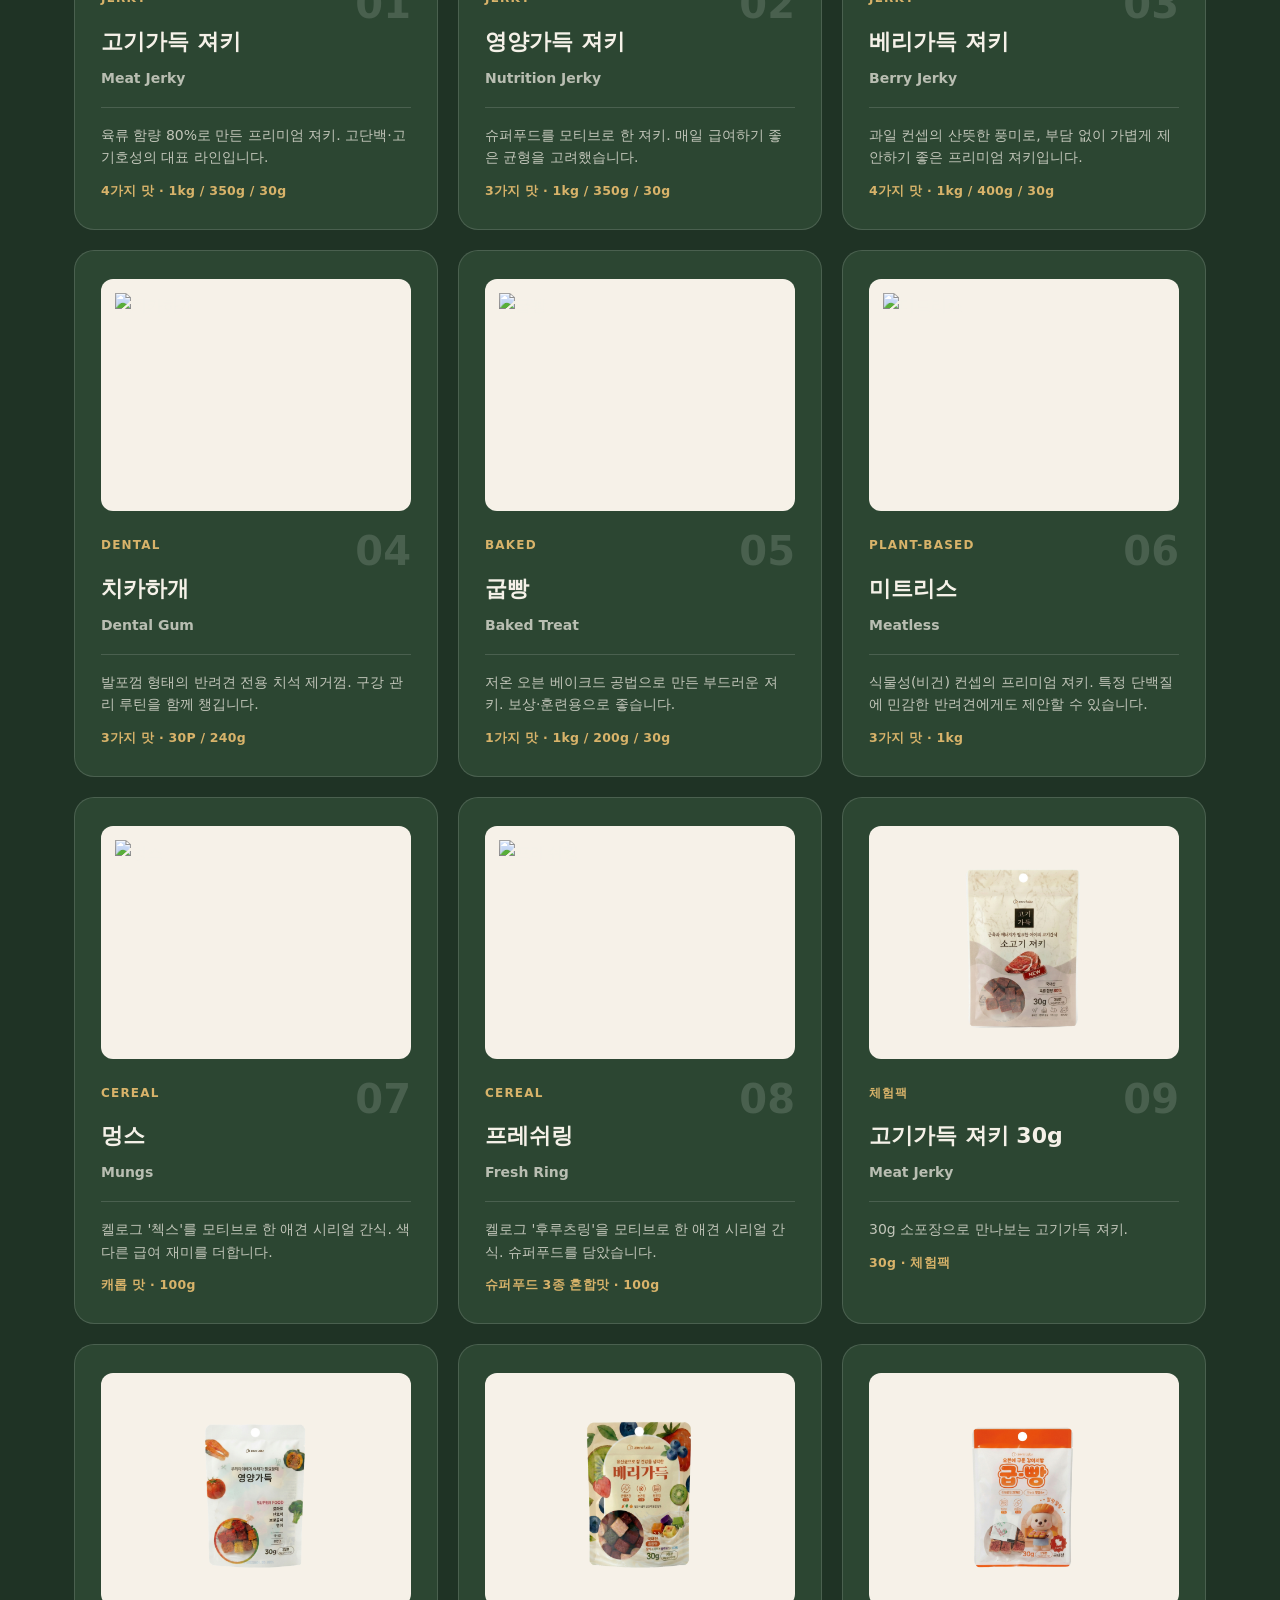
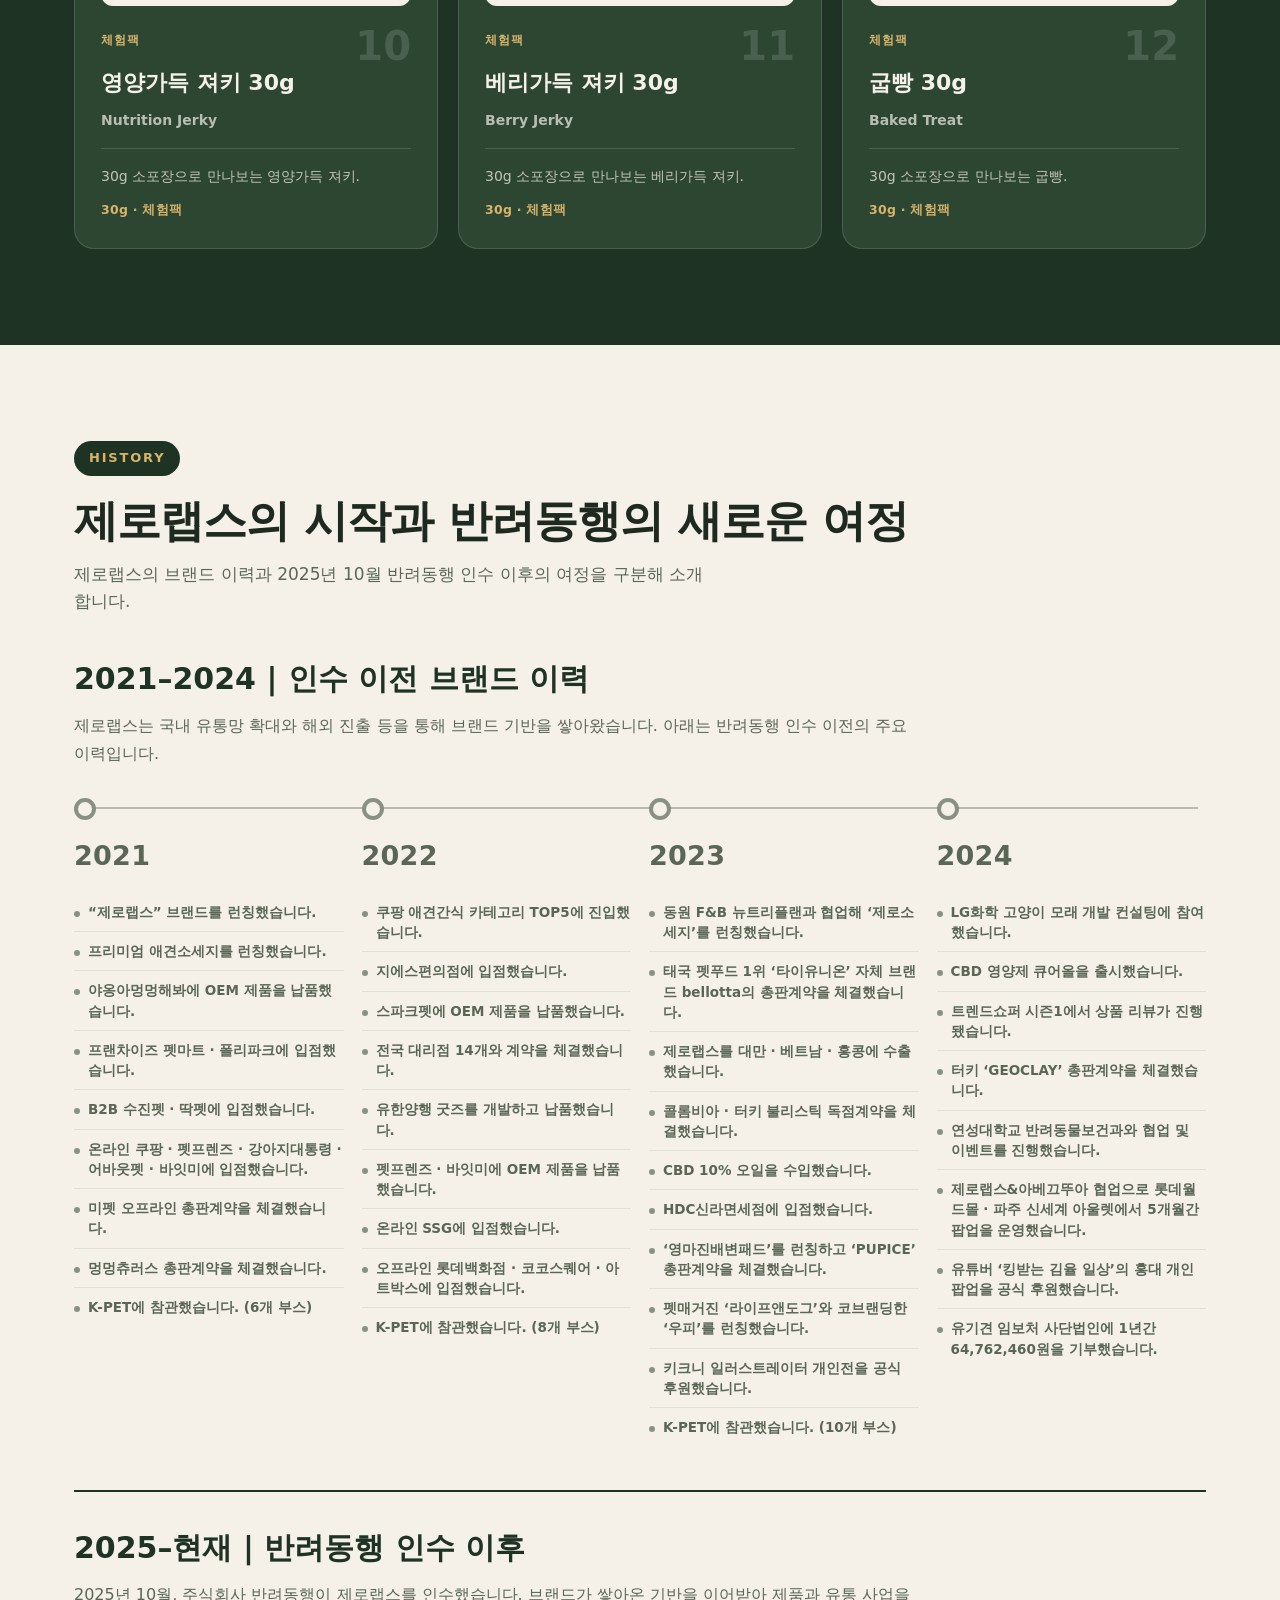
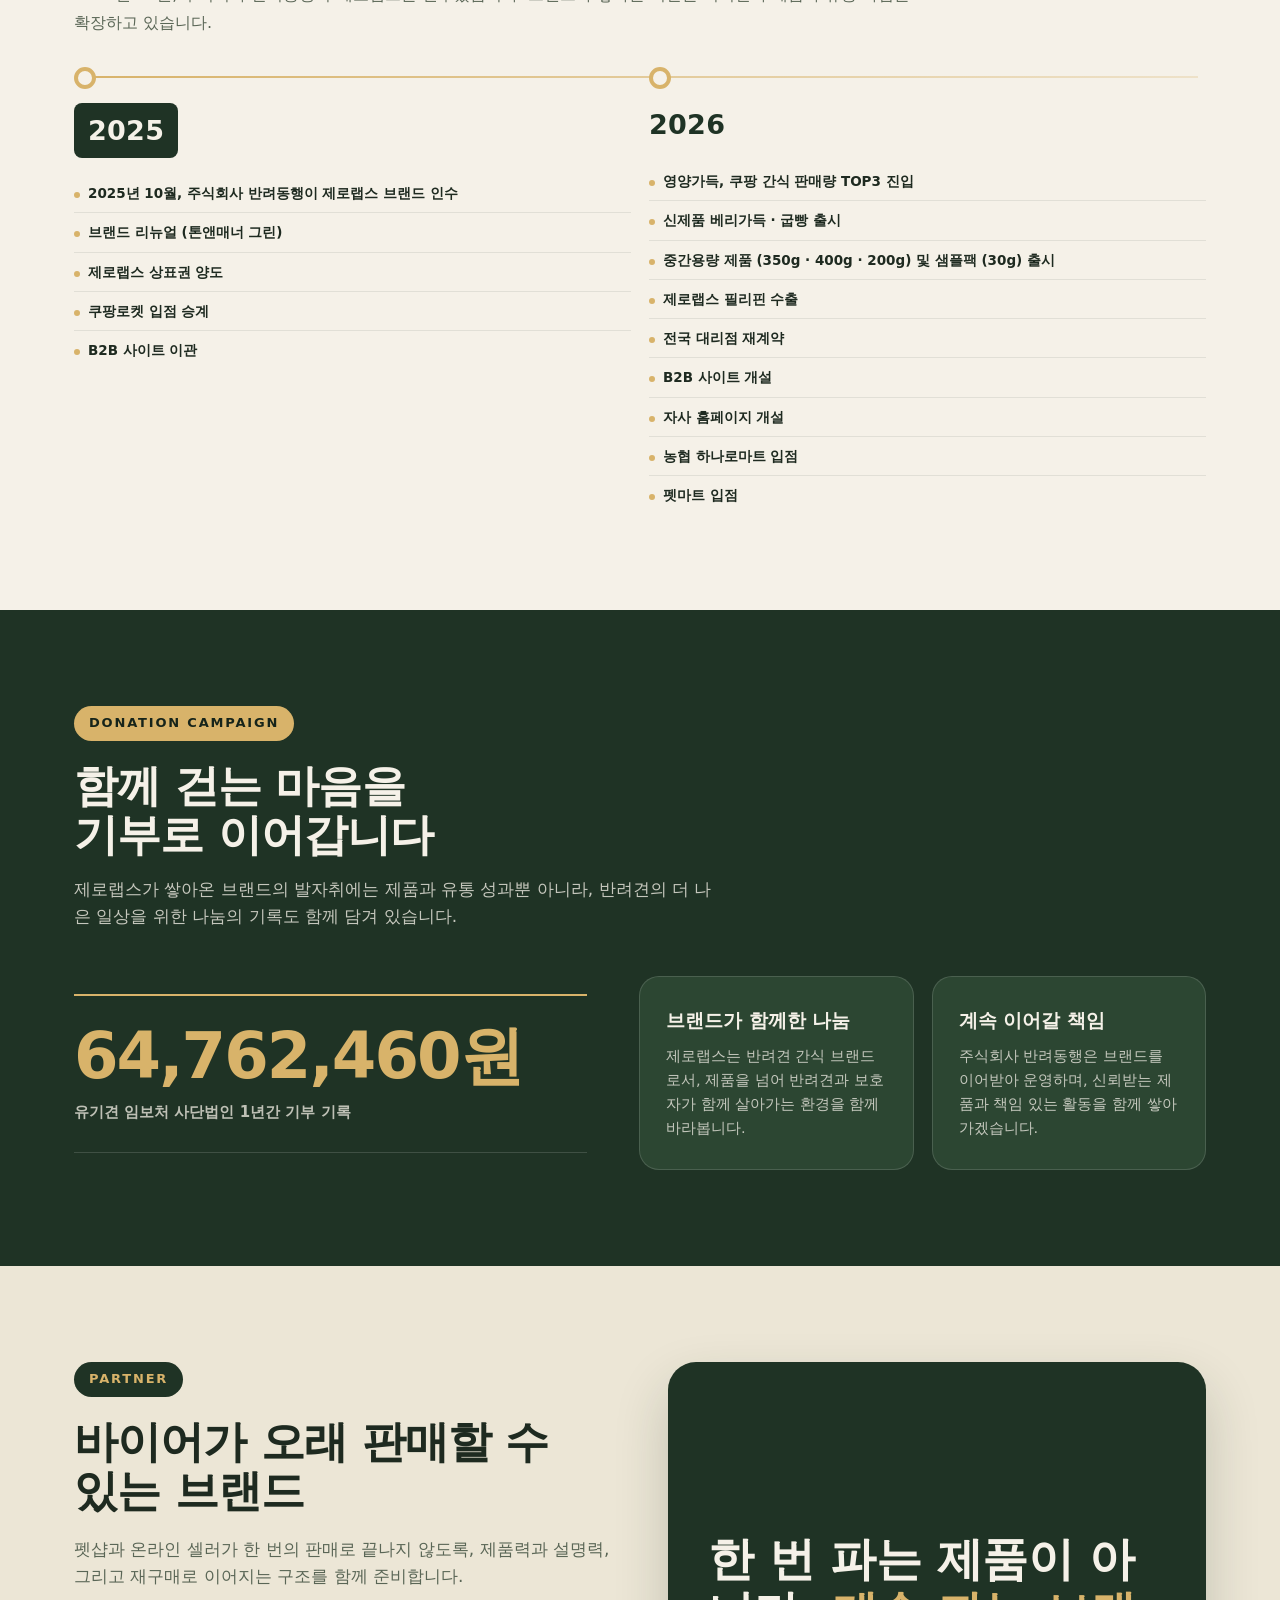
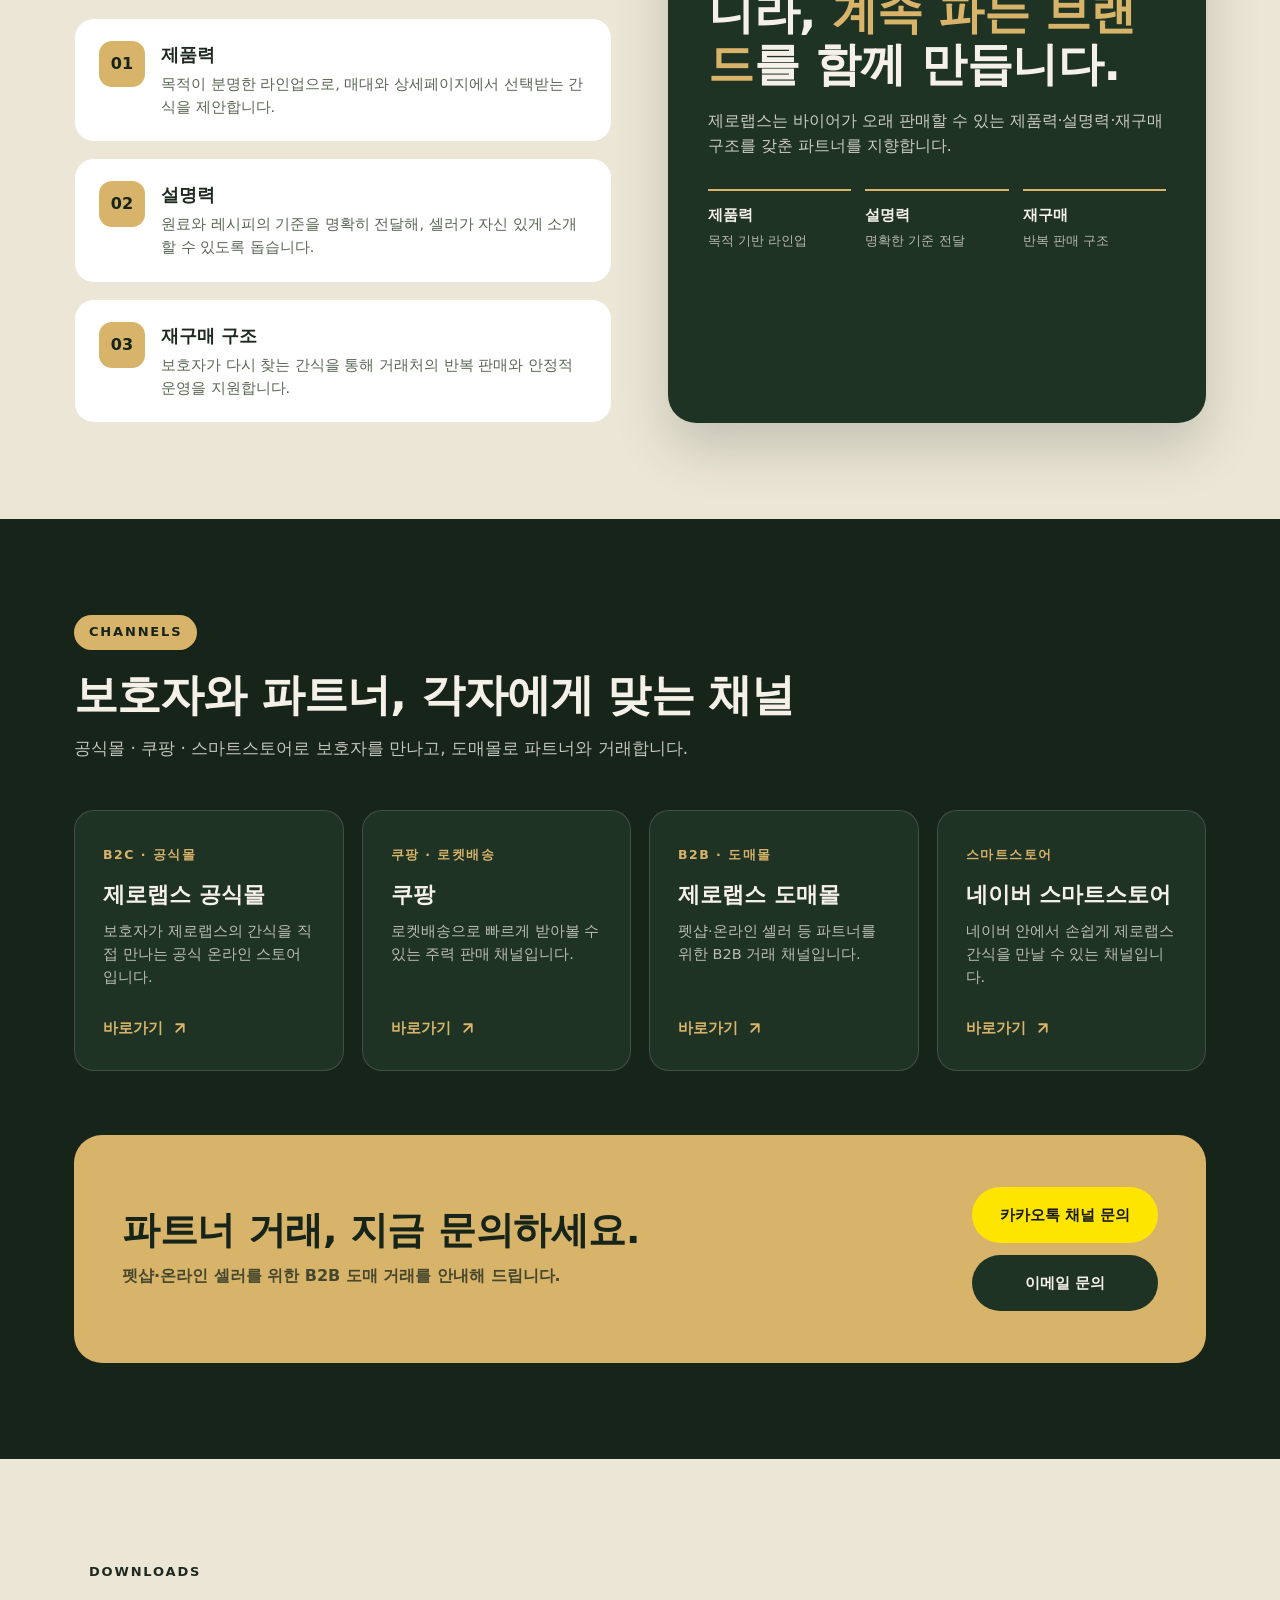
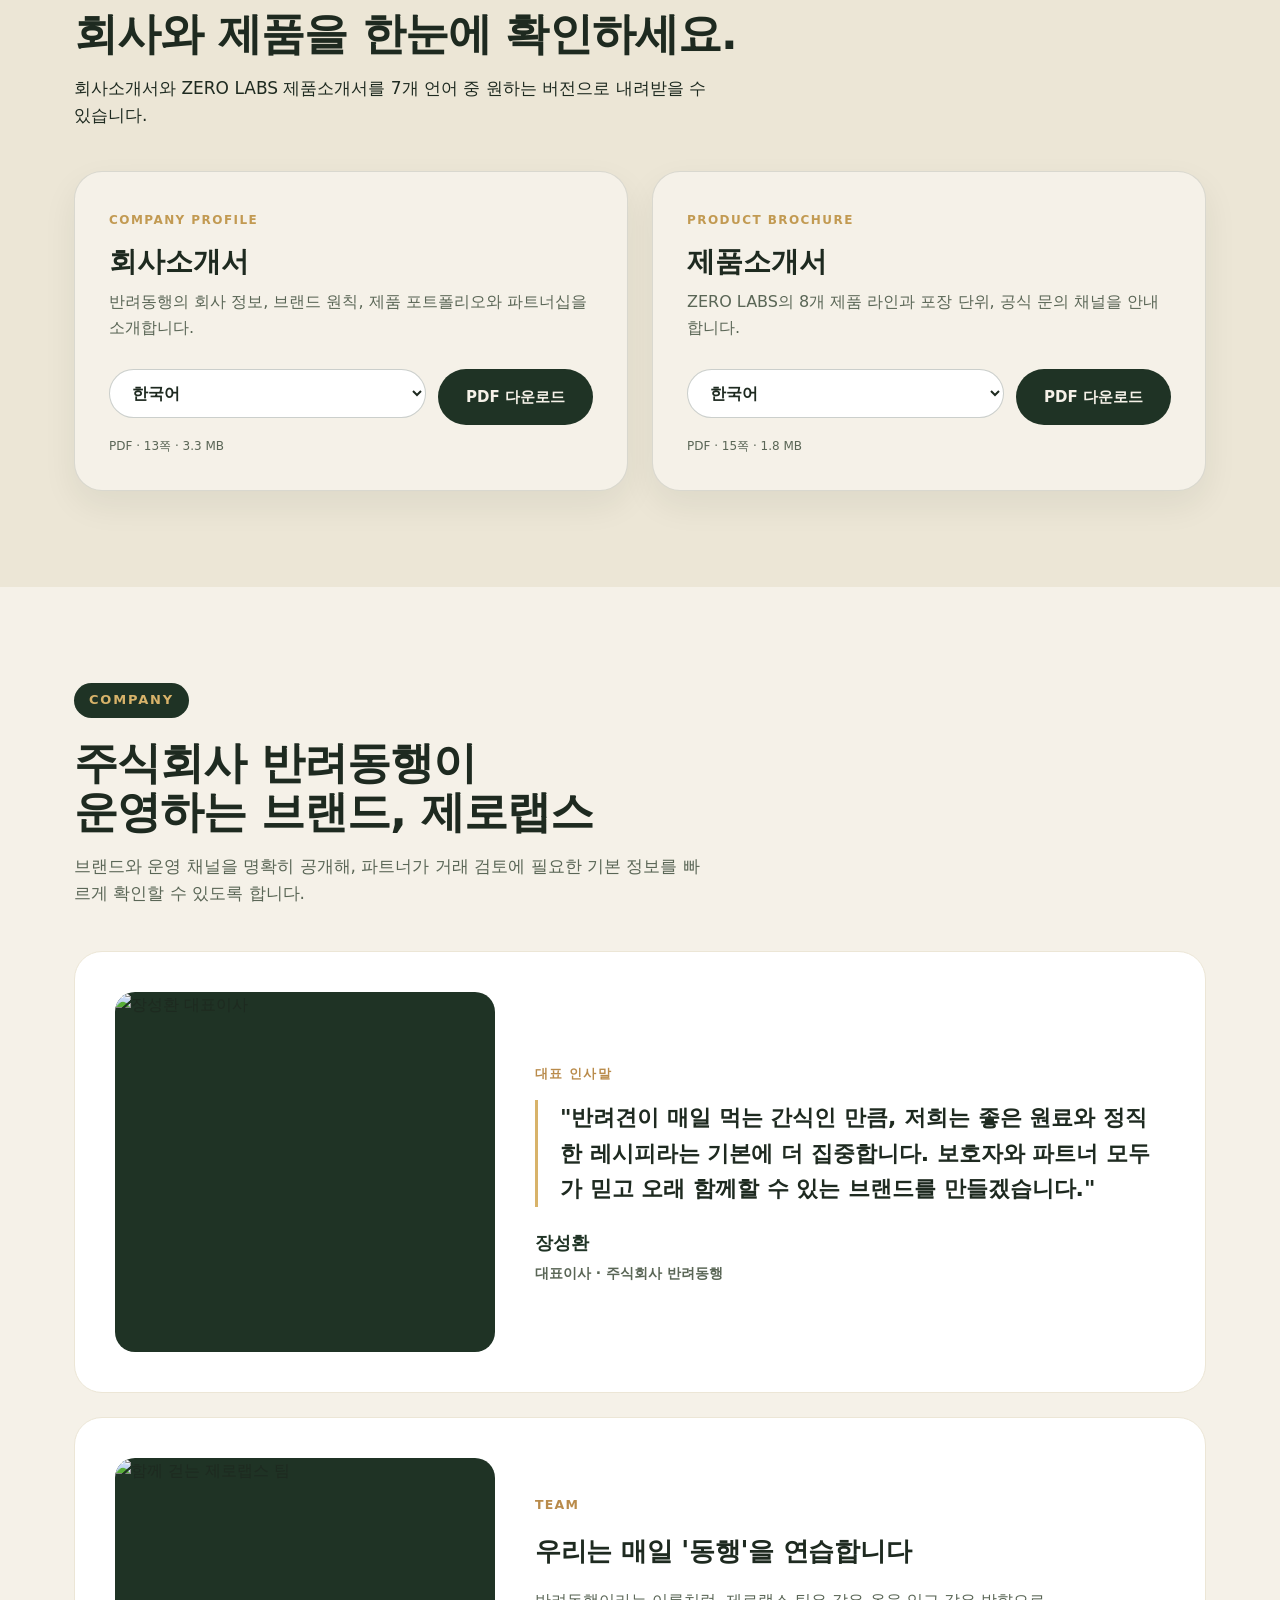
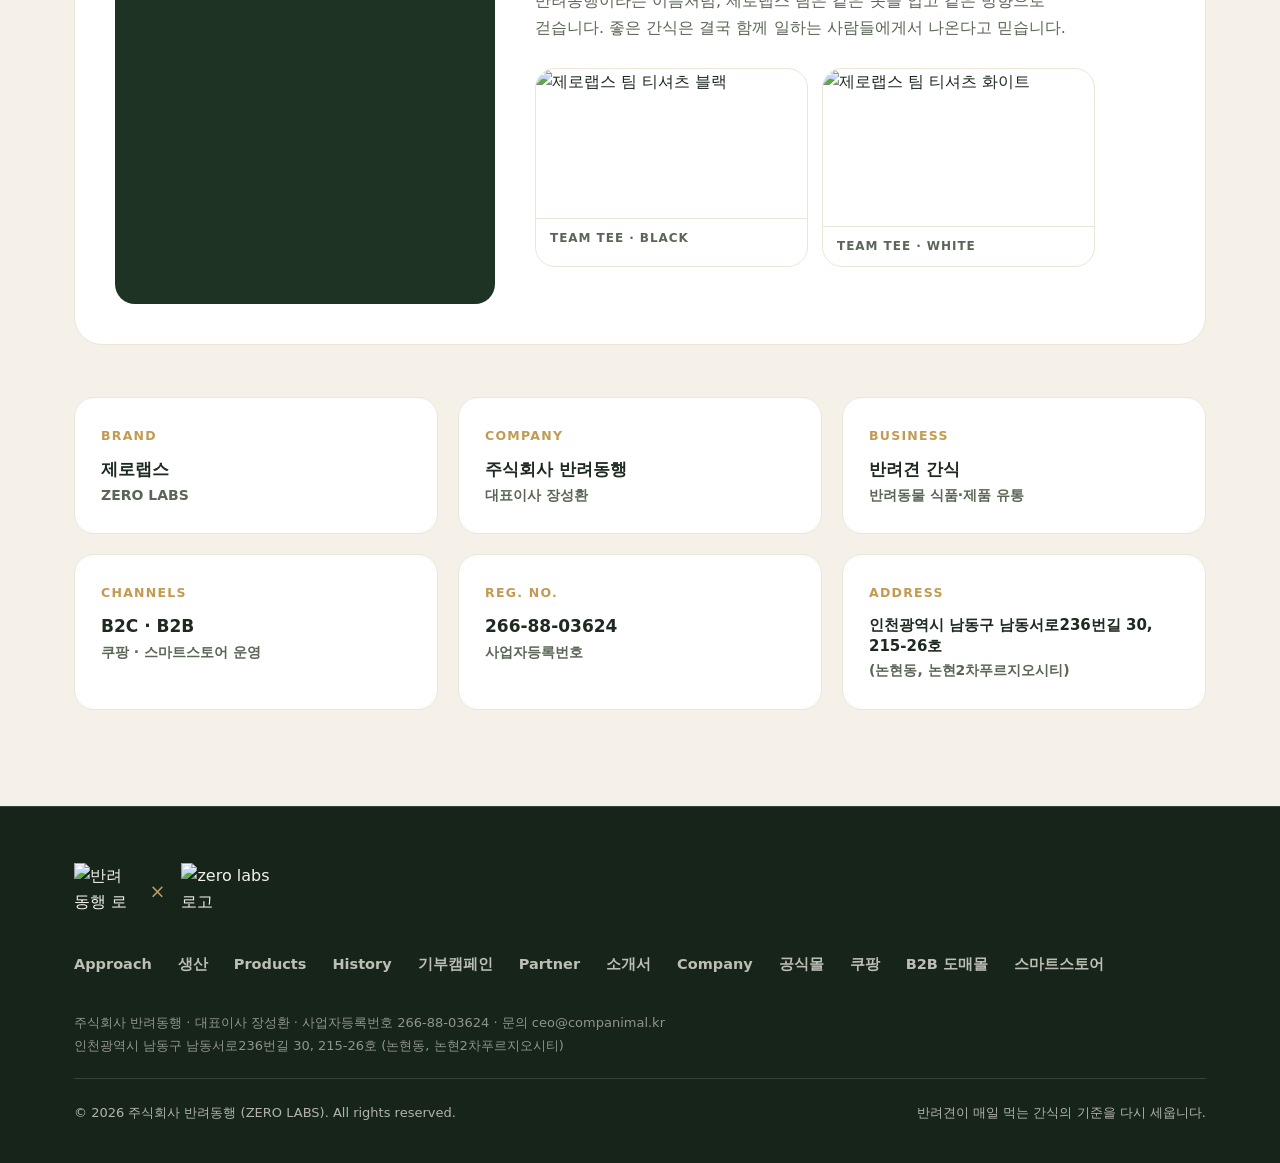
==== commit 78709361: "Add Pet Mart listing and sample-pack launch to 2026 history" ====
--- a/index.html
+++ b/index.html
@@ -370,12 +370,13 @@
           <ul>
             <li><b>영양가득, 쿠팡 간식 판매량 TOP3 진입</b></li>
             <li>신제품 베리가득 · 굽빵 출시</li>
-            <li>중간용량 제품 출시 (350g · 400g · 200g)</li>
+            <li>중간용량 제품 (350g · 400g · 200g) 및 샘플팩 (30g) 출시</li>
             <li>제로랩스 필리핀 수출</li>
             <li>전국 대리점 재계약</li>
             <li>B2B 사이트 개설</li>
             <li>자사 홈페이지 개설</li>
             <li>농협 하나로마트 입점</li>
+            <li>펫마트 입점</li>
           </ul>
         </div>
         </div>
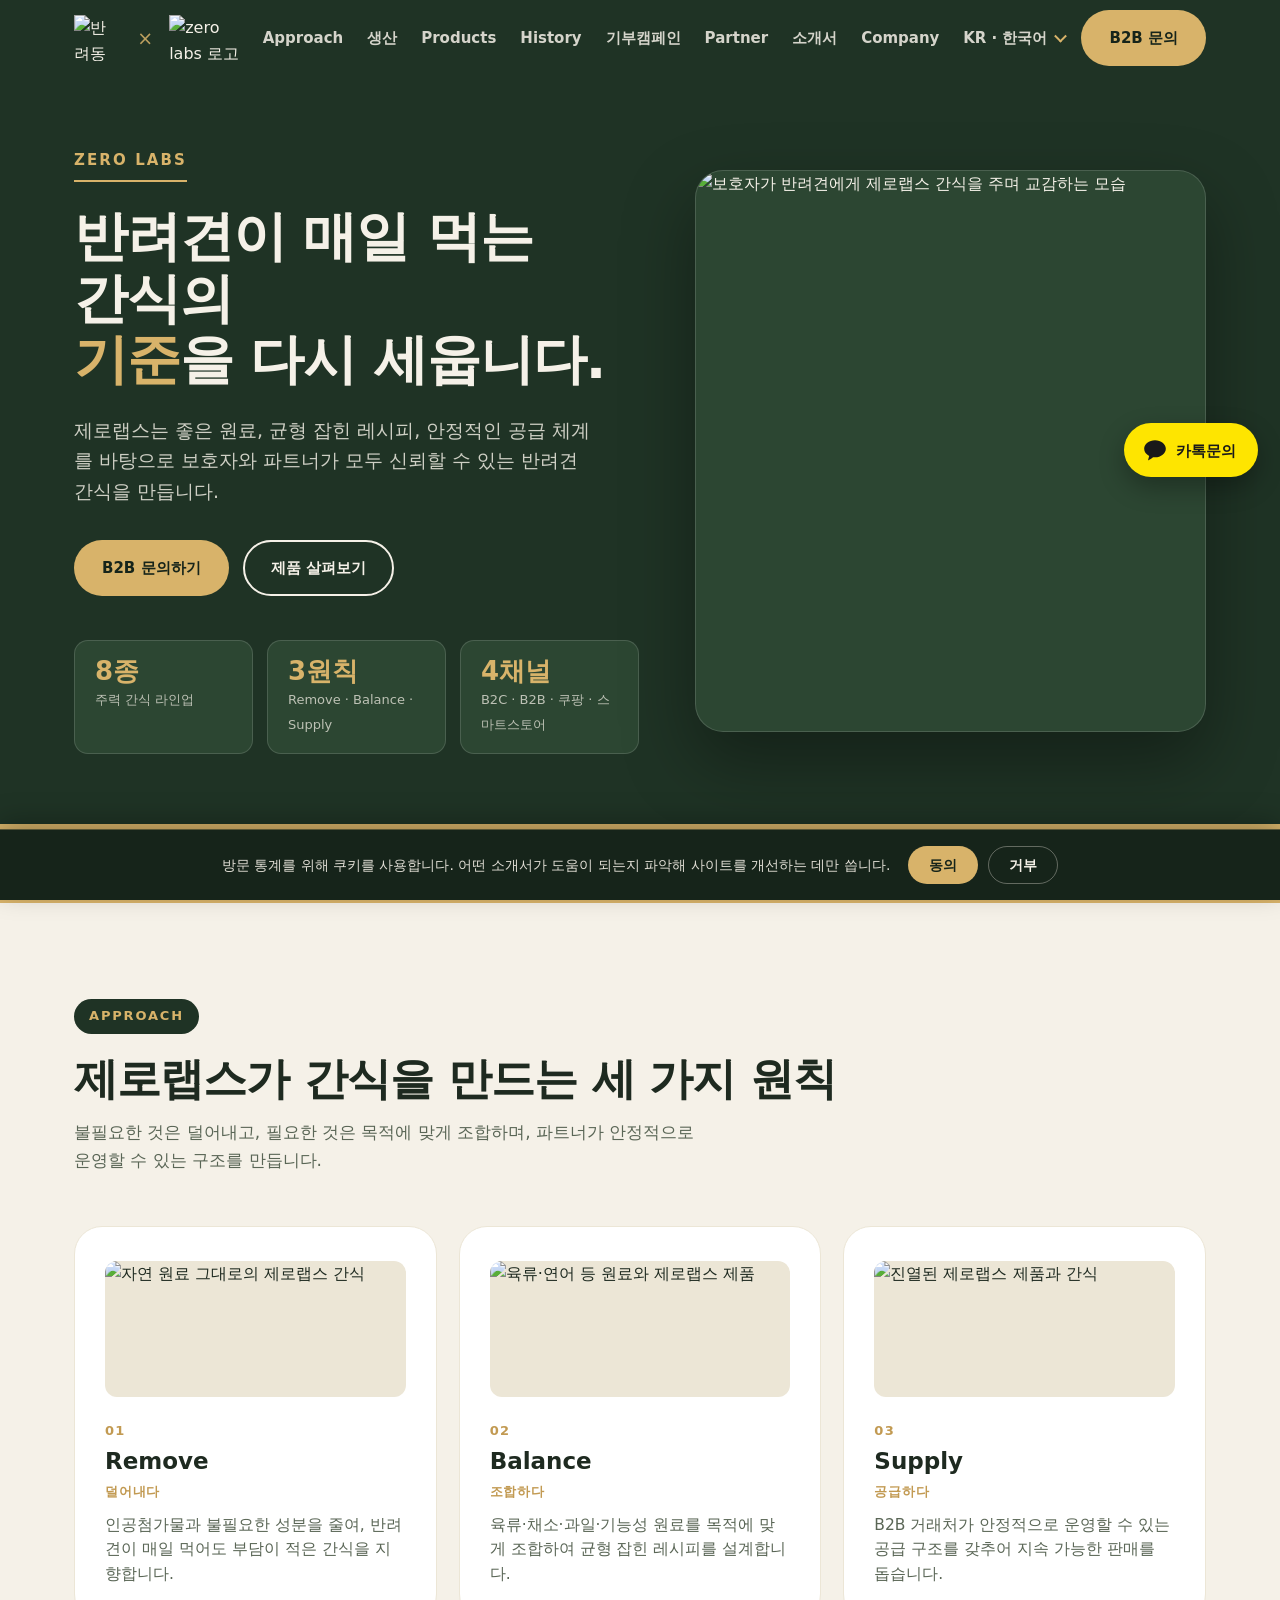
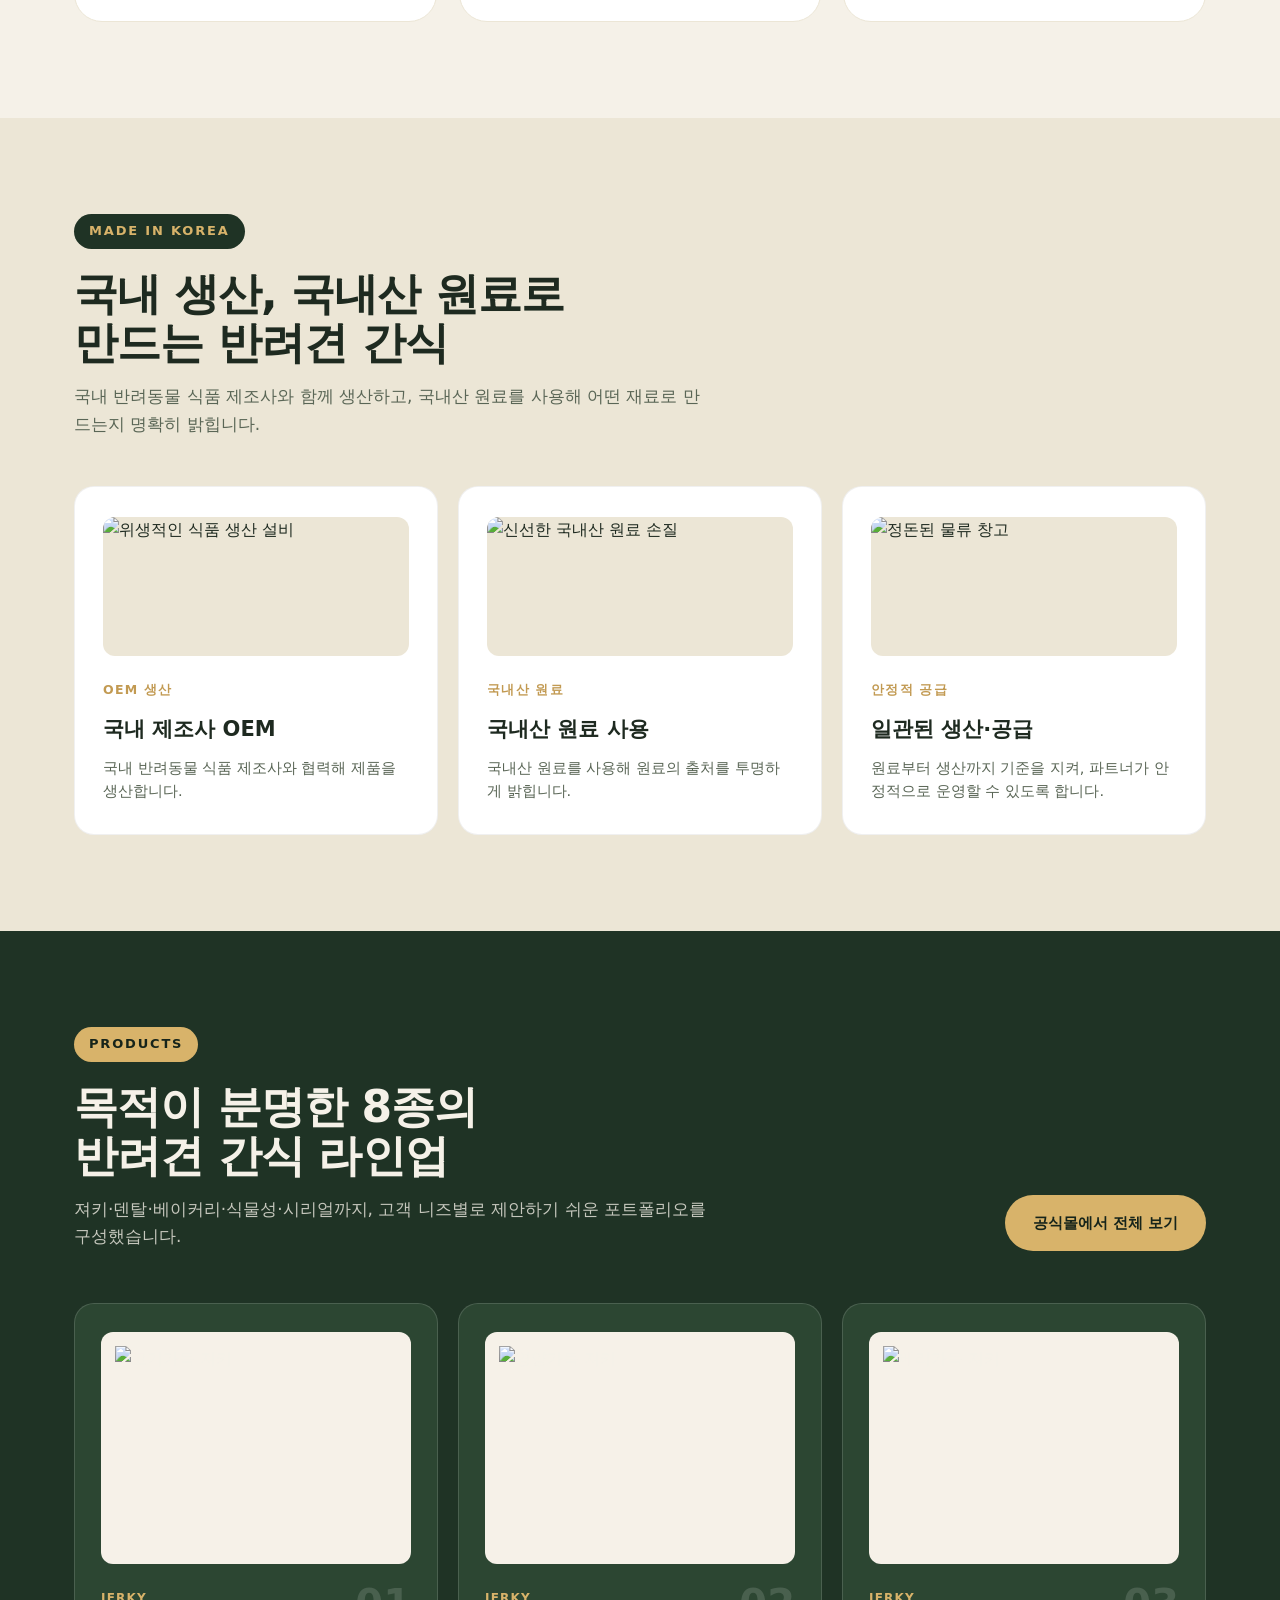
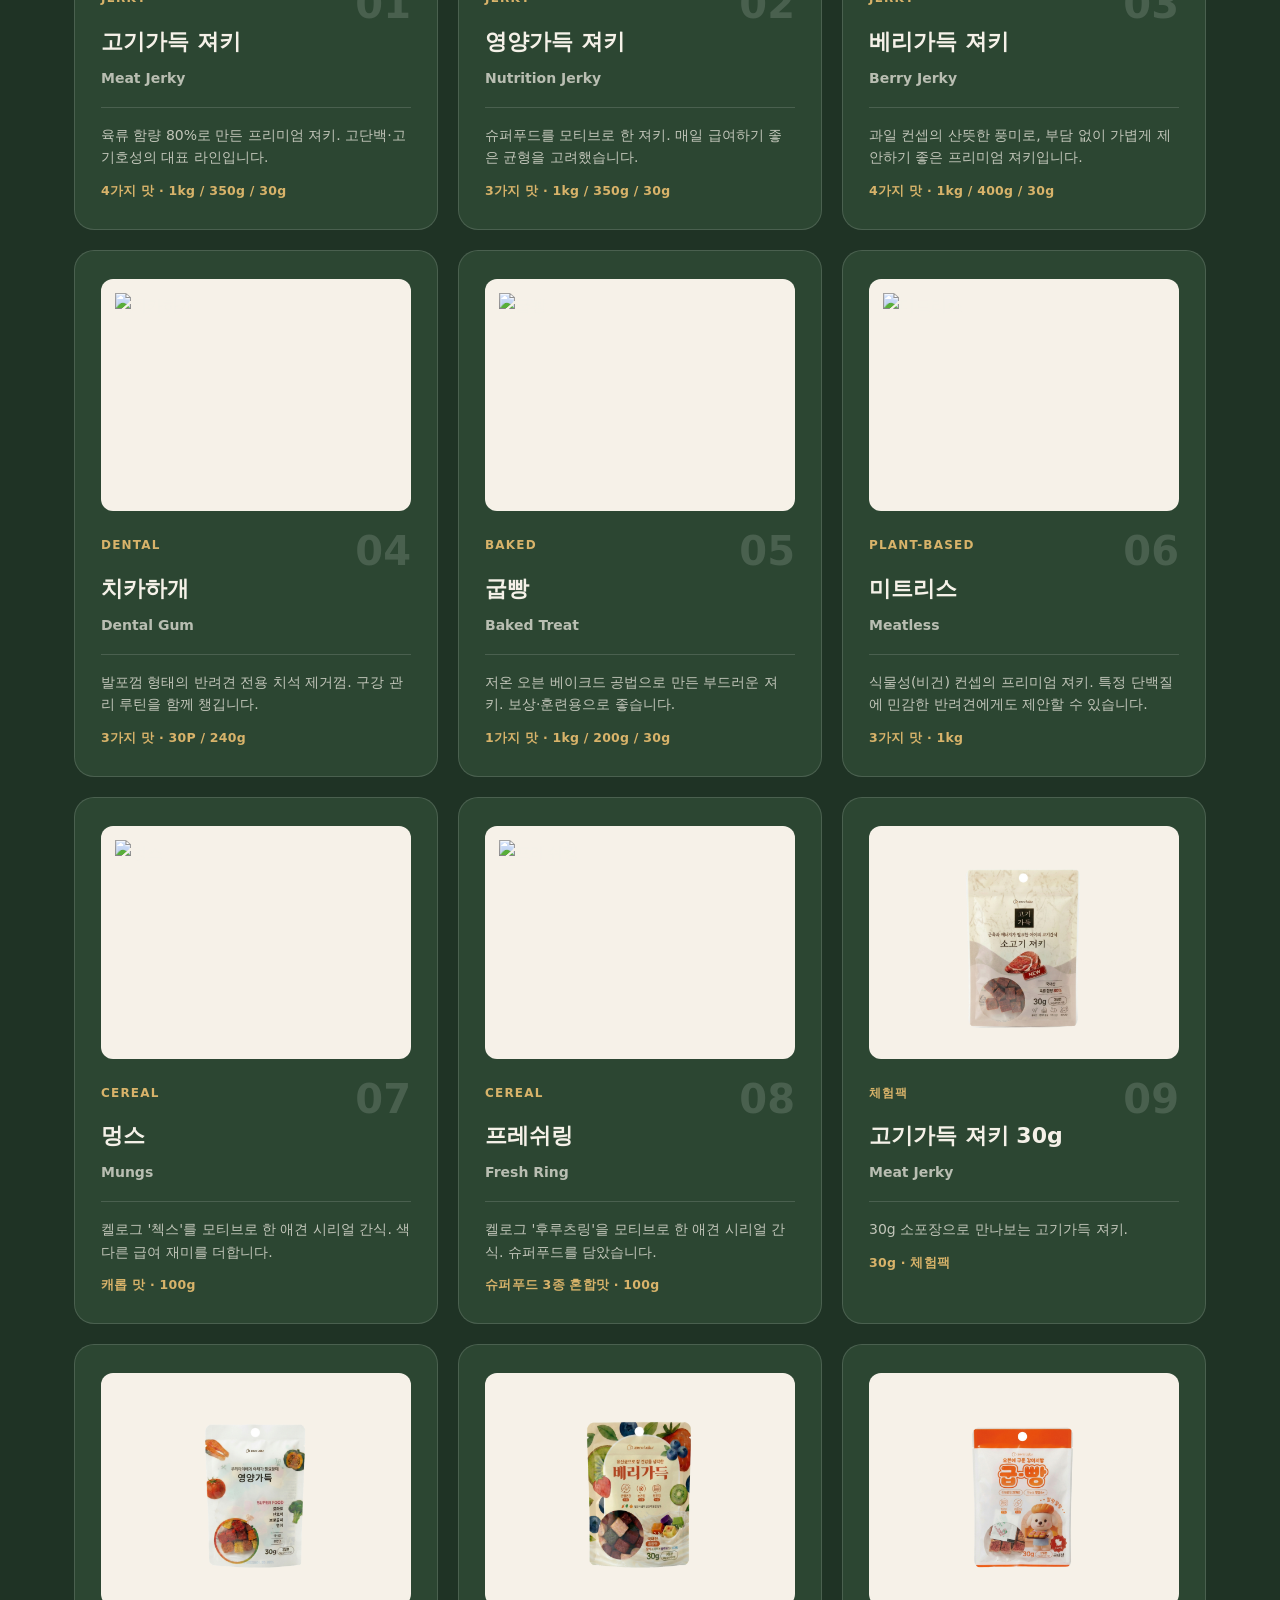
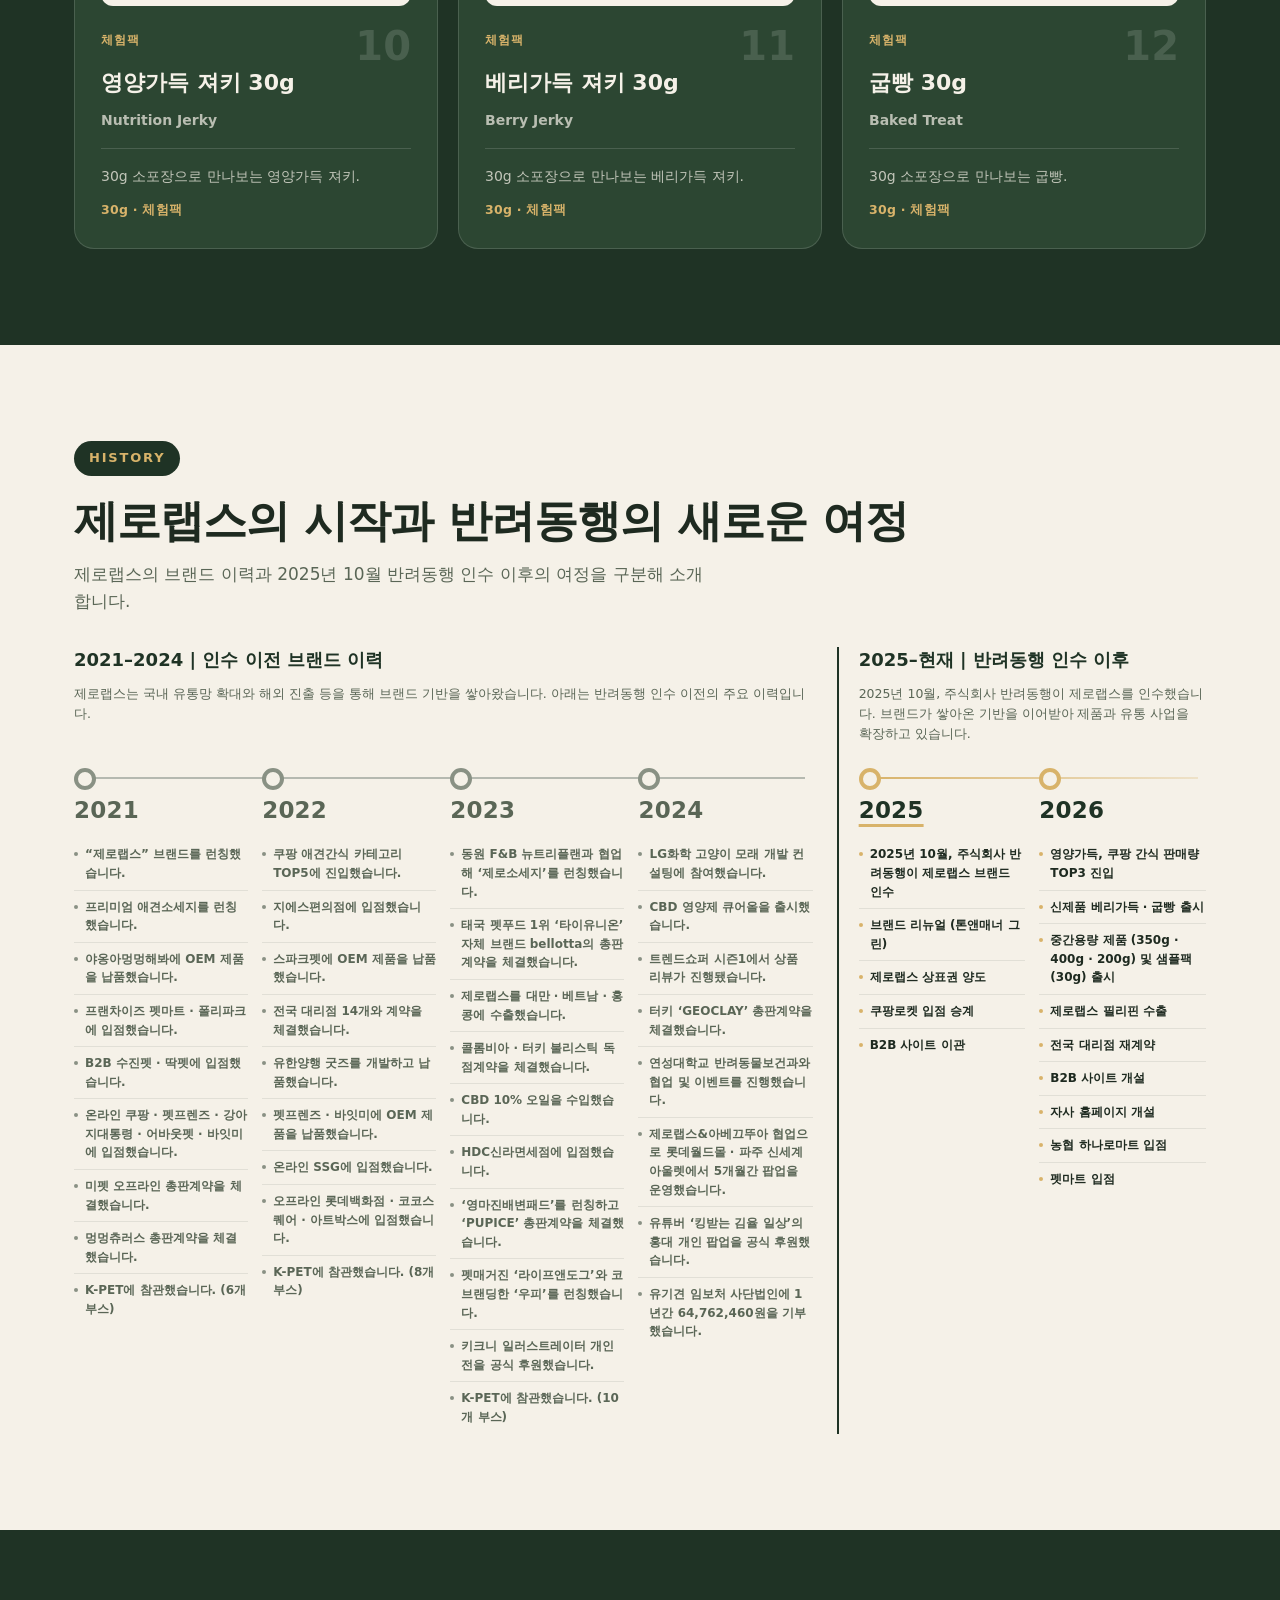
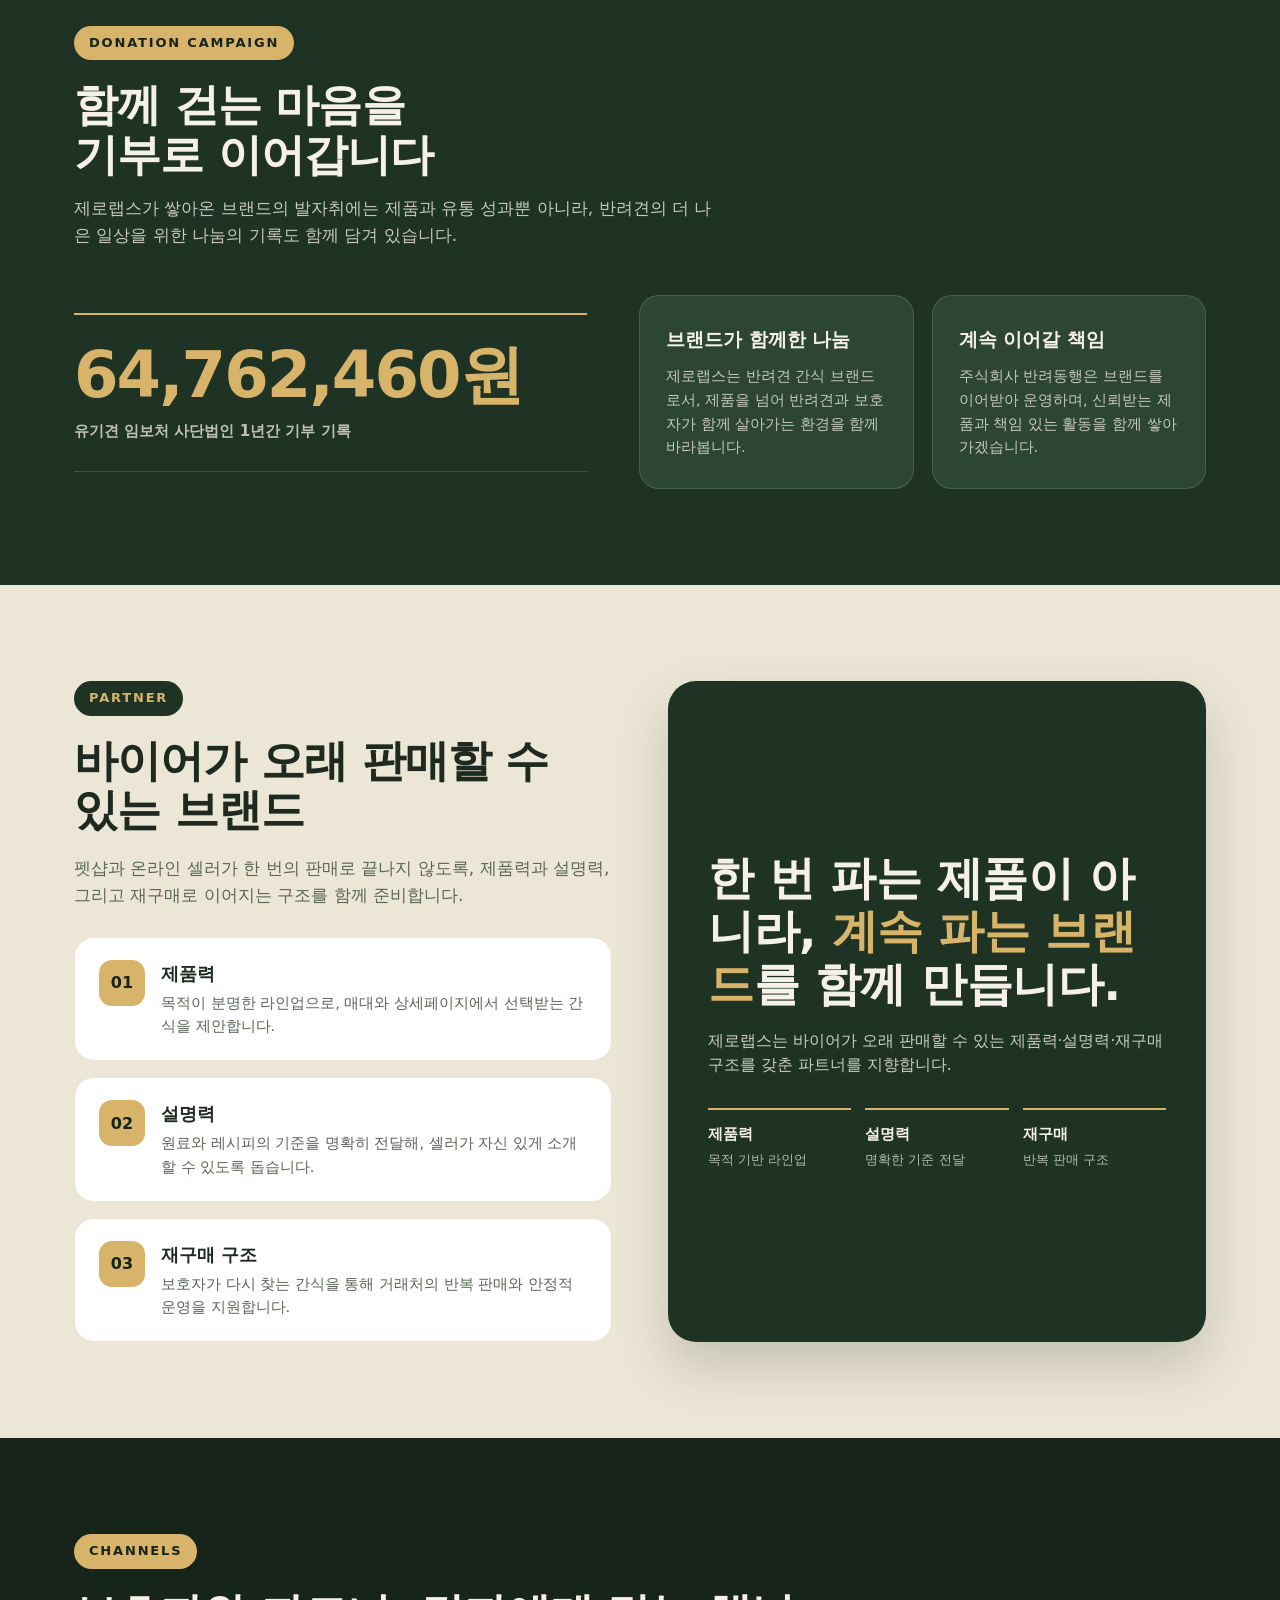
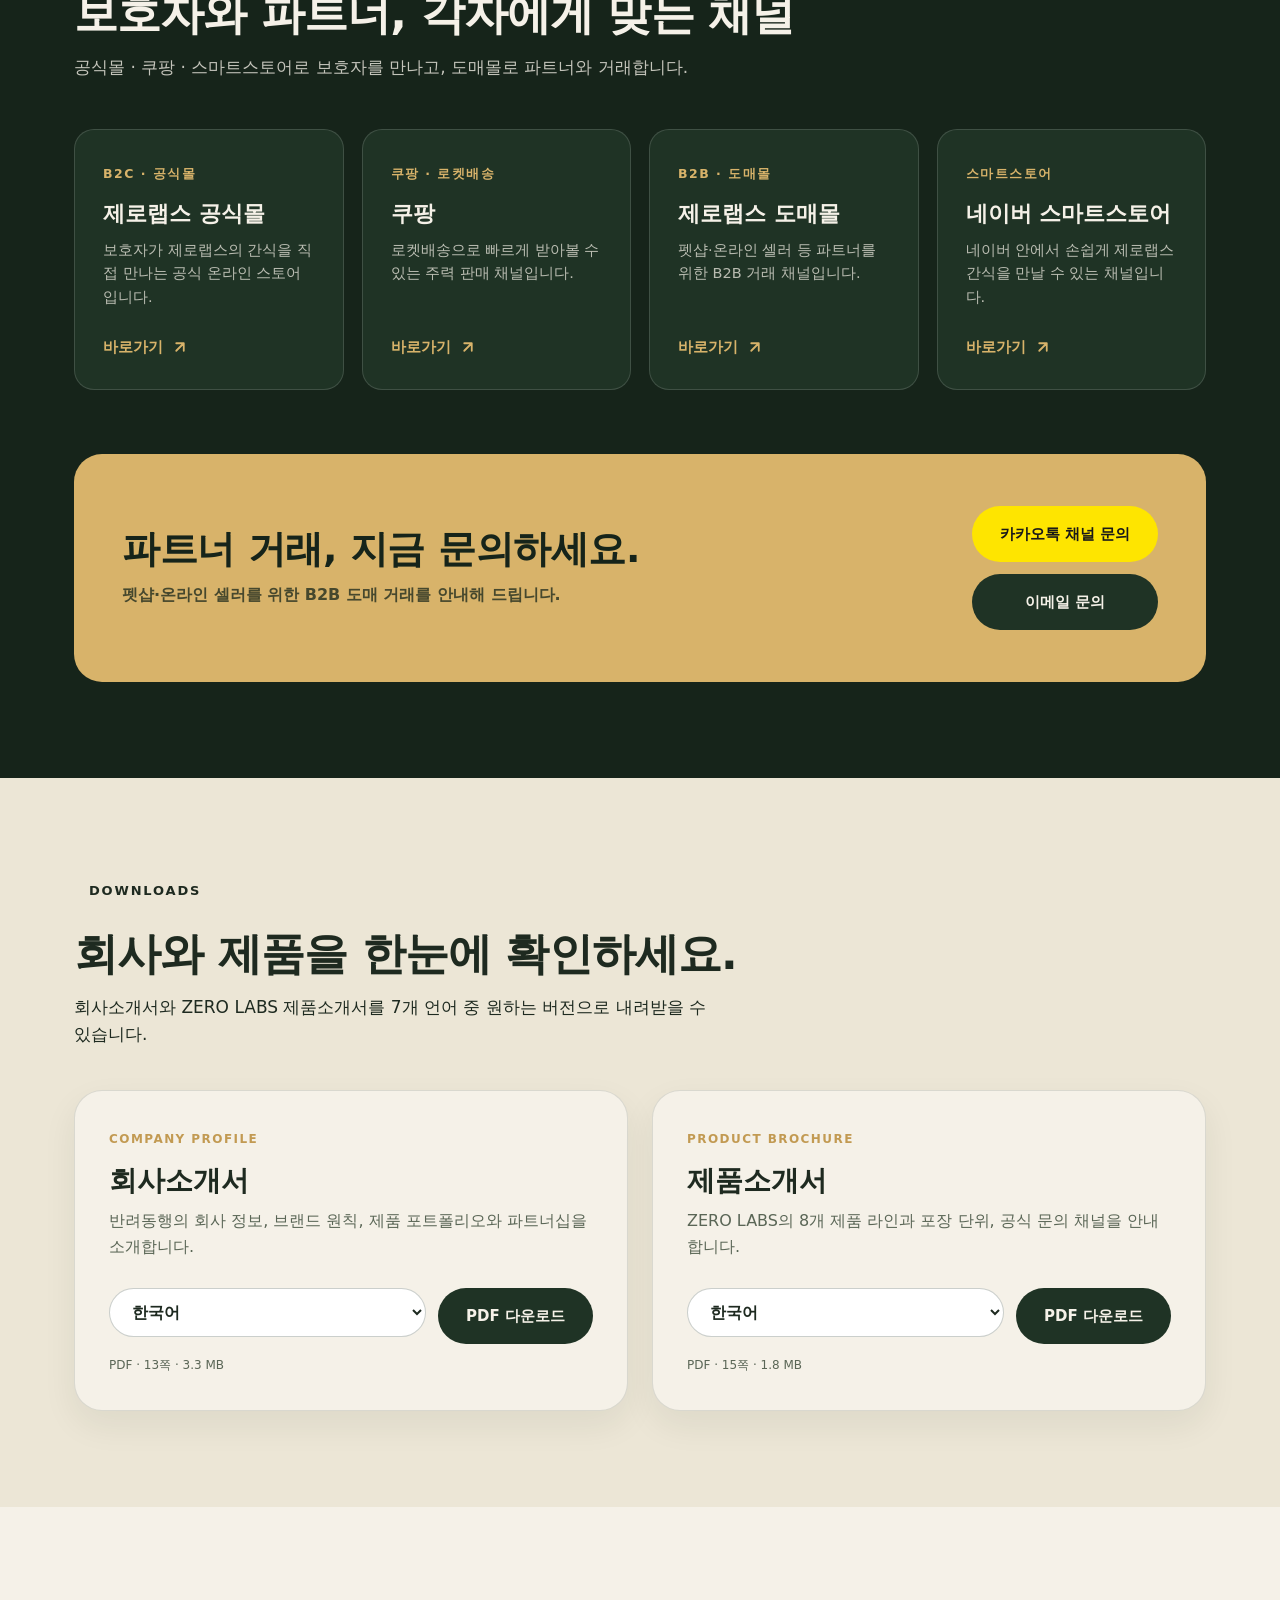
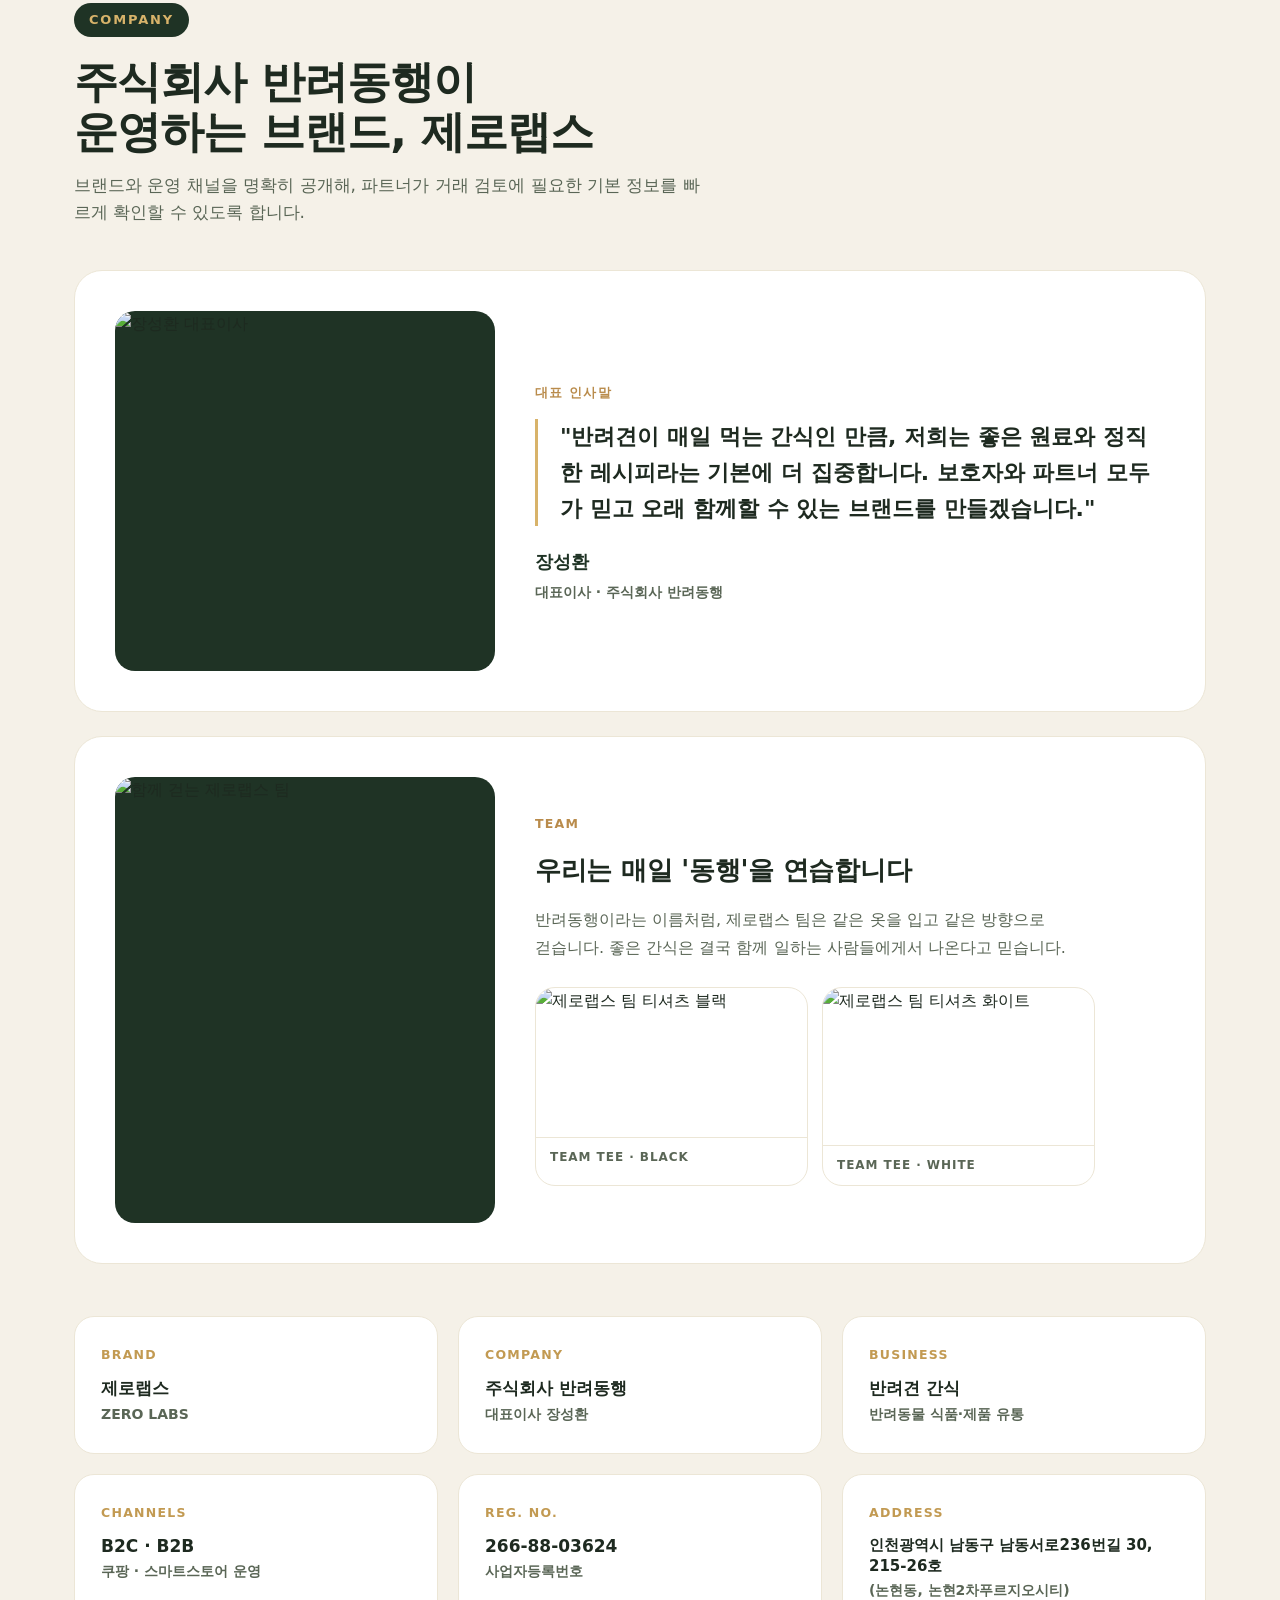
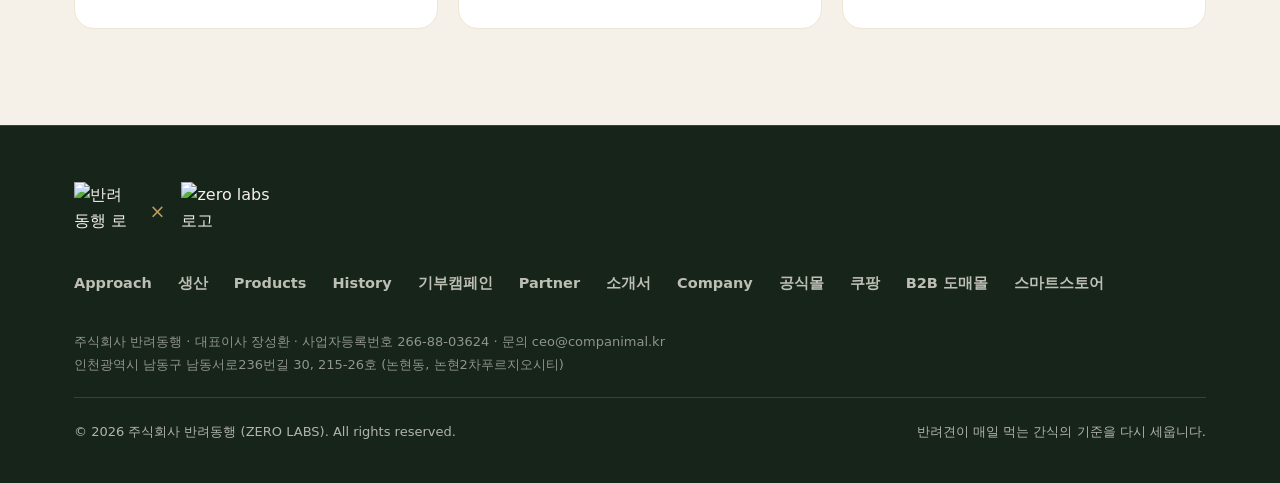
==== commit dce38d59: "Compact ownership eras into a side-by-side history timeline" ====
--- a/index.html
+++ b/index.html
@@ -76,7 +76,7 @@
 
 <link rel="preconnect" href="https://cdn.jsdelivr.net" crossorigin>
 <link rel="stylesheet" href="https://cdn.jsdelivr.net/gh/orioncactus/pretendard@v1.3.9/dist/web/static/pretendard.min.css">
-<link rel="stylesheet" href="/styles.css?v=20261116-history">
+<link rel="stylesheet" href="/styles.css?v=20261116-history-compact">
 </head>
 <body>
 
@@ -289,6 +289,7 @@
         <h2>제로랩스의 시작과 반려동행의 새로운 여정</h2>
         <p class="lead">제로랩스의 브랜드 이력과 2025년 10월 반려동행 인수 이후의 여정을 구분해 소개합니다.</p>
       </div>
+      <div class="history-eras">
       <div class="history-era history-era-past">
         <h3>2021–2024 | 인수 이전 브랜드 이력</h3>
         <p class="era-description">제로랩스는 국내 유통망 확대와 해외 진출 등을 통해 브랜드 기반을 쌓아왔습니다. 아래는 반려동행 인수 이전의 주요 이력입니다.</p>
@@ -380,6 +381,7 @@
           </ul>
         </div>
         </div>
+      </div>
       </div>
     </div>
   </section>
--- a/styles.css
+++ b/styles.css
@@ -251,17 +251,30 @@
   .tl-col li+li{border-top:1px solid rgba(31,51,37,.09)}
   .tl-col li::before{content:"";position:absolute;left:0;top:18px;width:6px;height:6px;border-radius:50%;background:var(--gold)}
   .tl-col li b{font-weight:850}
-  .history-era{margin-top:44px}
-  .history-era h3{font-size:clamp(21px,2.5vw,30px);line-height:1.35;margin:0 0 12px;color:var(--green-800)}
-  .history-era .era-description{max-width:850px;color:var(--muted);line-height:1.75;margin:0}
-  .history-era .tl{margin-top:28px;grid-template-columns:repeat(4,minmax(0,1fr))}
+  .history-eras{display:grid;grid-template-columns:minmax(0,2fr) minmax(0,1fr);gap:12px 24px;margin-top:32px}
+  .history-era{display:grid;grid-template-rows:subgrid;grid-row:span 3;min-width:0}
+  .history-era h3{font-size:18px;line-height:1.4;margin:0;color:var(--green-800)}
+  .history-era .era-description{color:var(--muted);font-size:12.5px;line-height:1.6;margin:0}
+  .history-era .tl{margin-top:10px;gap:14px;grid-template-columns:repeat(4,minmax(0,1fr));align-self:start}
+  .history-era .tl-col{padding-top:30px}
+  .history-era .yr{font-size:23px;line-height:1.3;margin-bottom:12px}
+  .history-era li{font-size:12px;line-height:1.55;padding:7px 0 7px 11px;overflow-wrap:anywhere}
+  .history-era li::before{top:14px;width:4px;height:4px}
   .history-era-past .yr,.history-era-past li{color:var(--muted)}
   .history-era-past .tl::before{background:#b5b9b0}
   .history-era-past .tl-col::before{border-color:#899184}
   .history-era-past li::before{background:#899184}
-  .history-era-current{padding-top:36px;border-top:2px solid var(--green-800)}
+  .history-era-current{padding-left:20px;border-left:2px solid var(--green-800)}
   .history-era-current .tl{grid-template-columns:repeat(2,minmax(0,1fr))}
-  .history-era-current .tl-acquisition .yr{display:inline-block;padding:6px 14px;background:var(--green-800);color:var(--cream);border-radius:8px}
+  .history-era-current .tl-acquisition .yr{color:var(--green-800);text-decoration:underline;text-decoration-color:var(--gold);text-underline-offset:6px;text-decoration-thickness:3px}
+  @media(max-width:1000px){
+    .history-eras{display:block}
+    .history-era{display:block}
+    .history-era h3{margin-bottom:10px}
+    .history-era .tl{margin-top:22px}
+    .history-era-current{margin-top:28px;padding:24px 0 0;border-left:0;border-top:2px solid var(--green-800)}
+    .history-era li{font-size:13px}
+  }
   @media(max-width:920px){.history-era .tl{grid-template-columns:repeat(2,minmax(0,1fr))}}
   @media(max-width:640px){.history-era .tl{grid-template-columns:1fr}}
   @media(max-width:1100px){
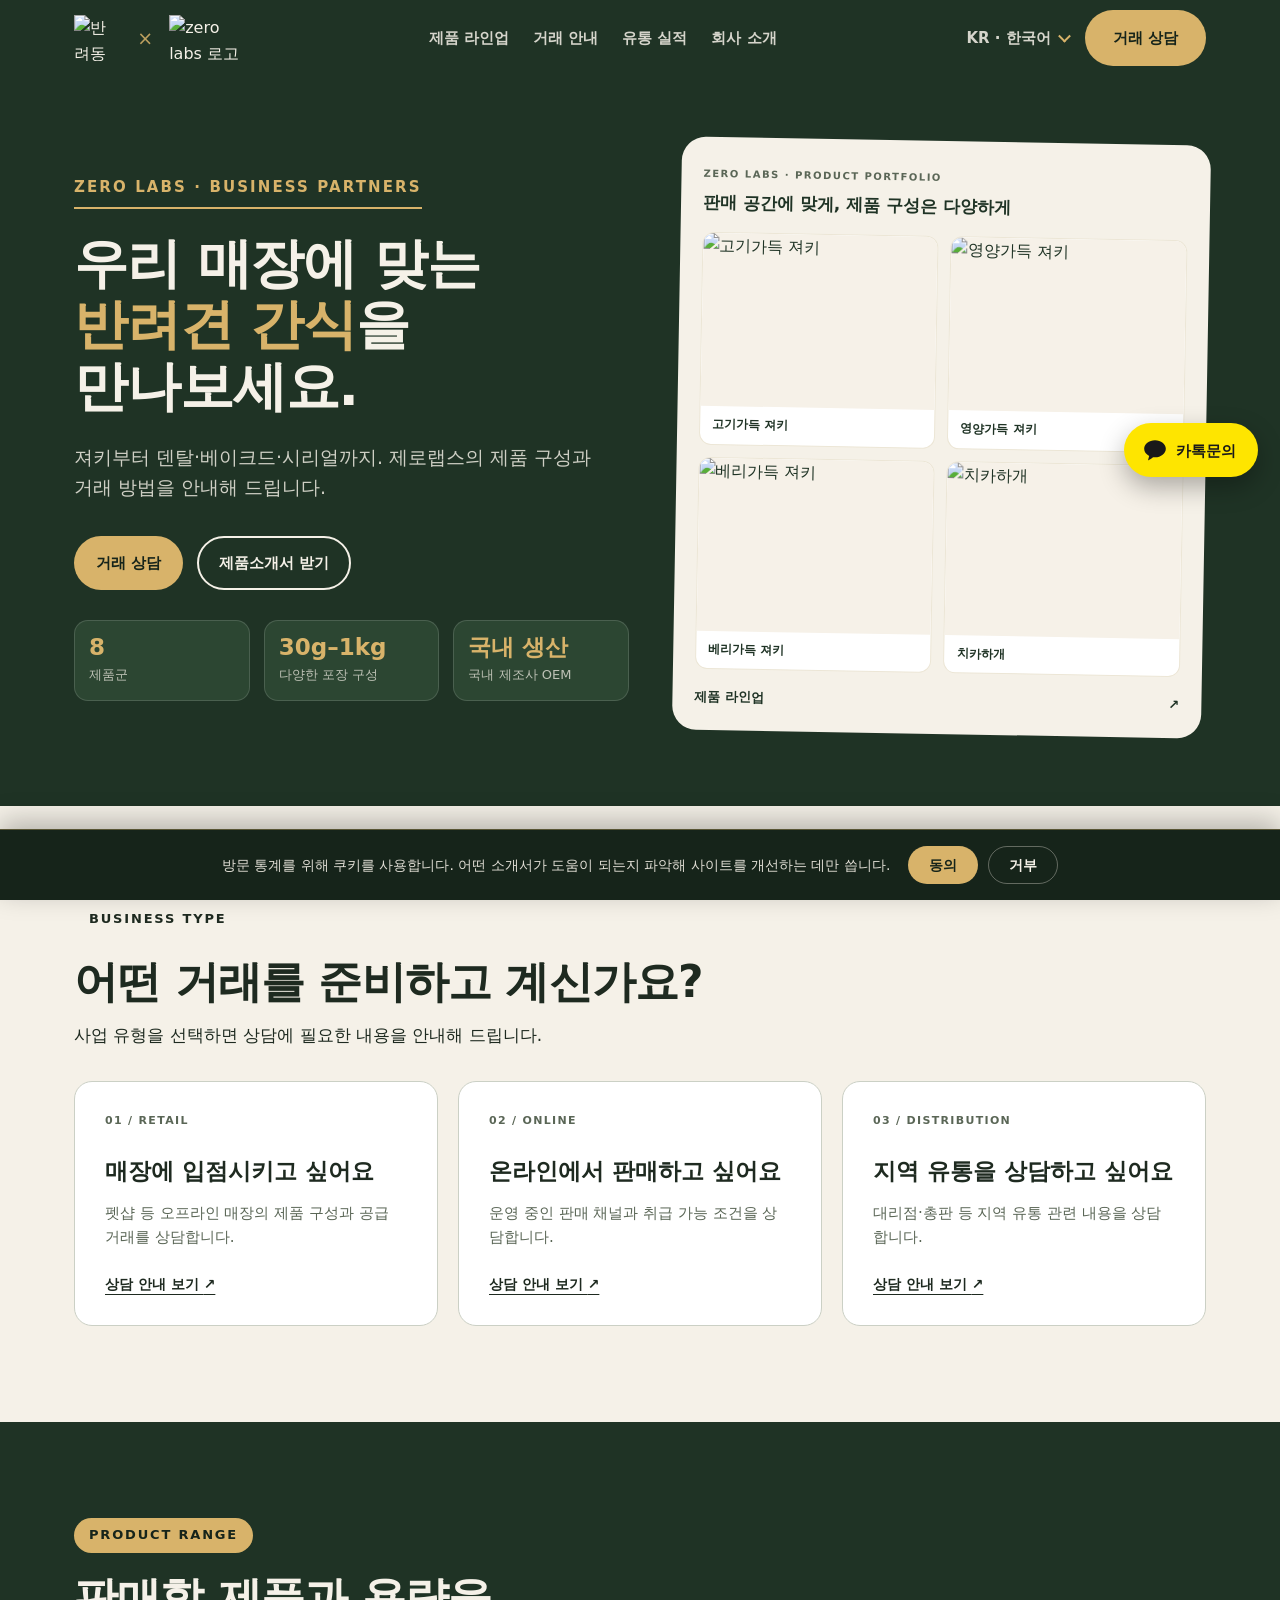
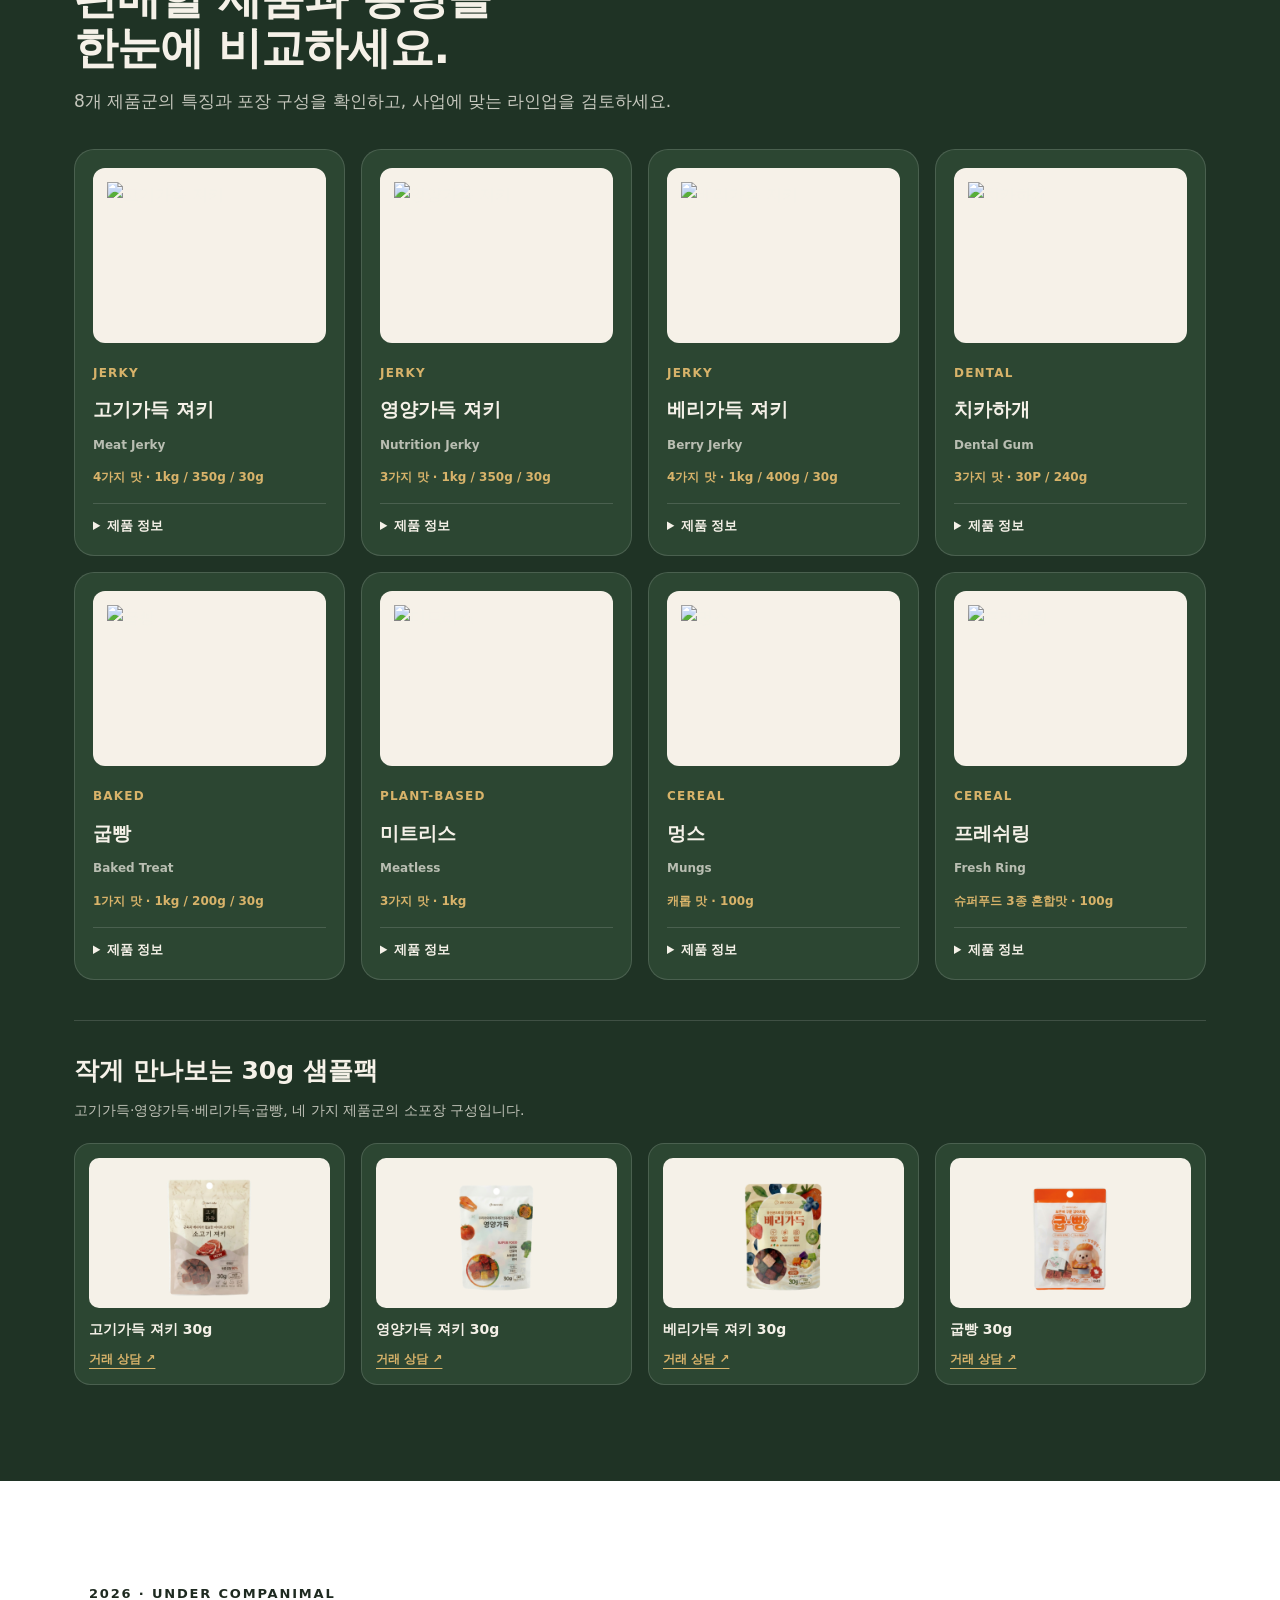
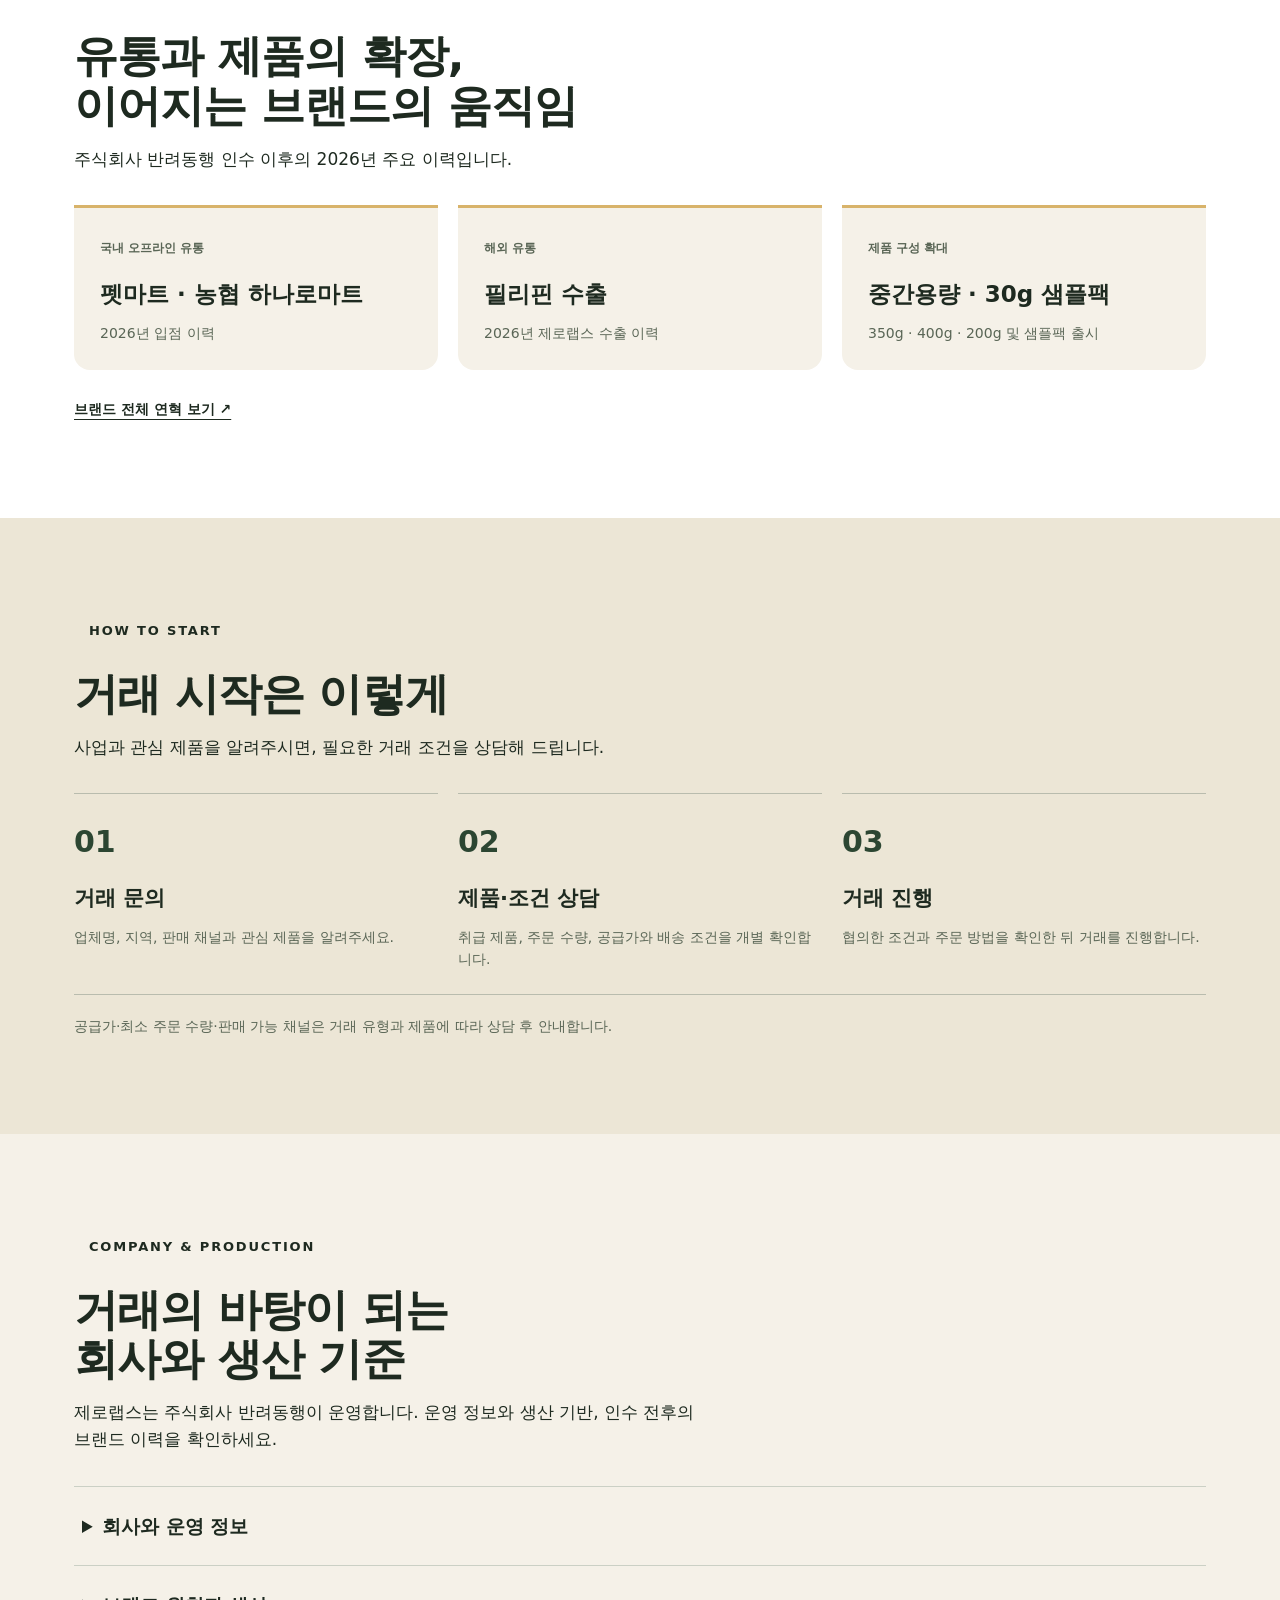
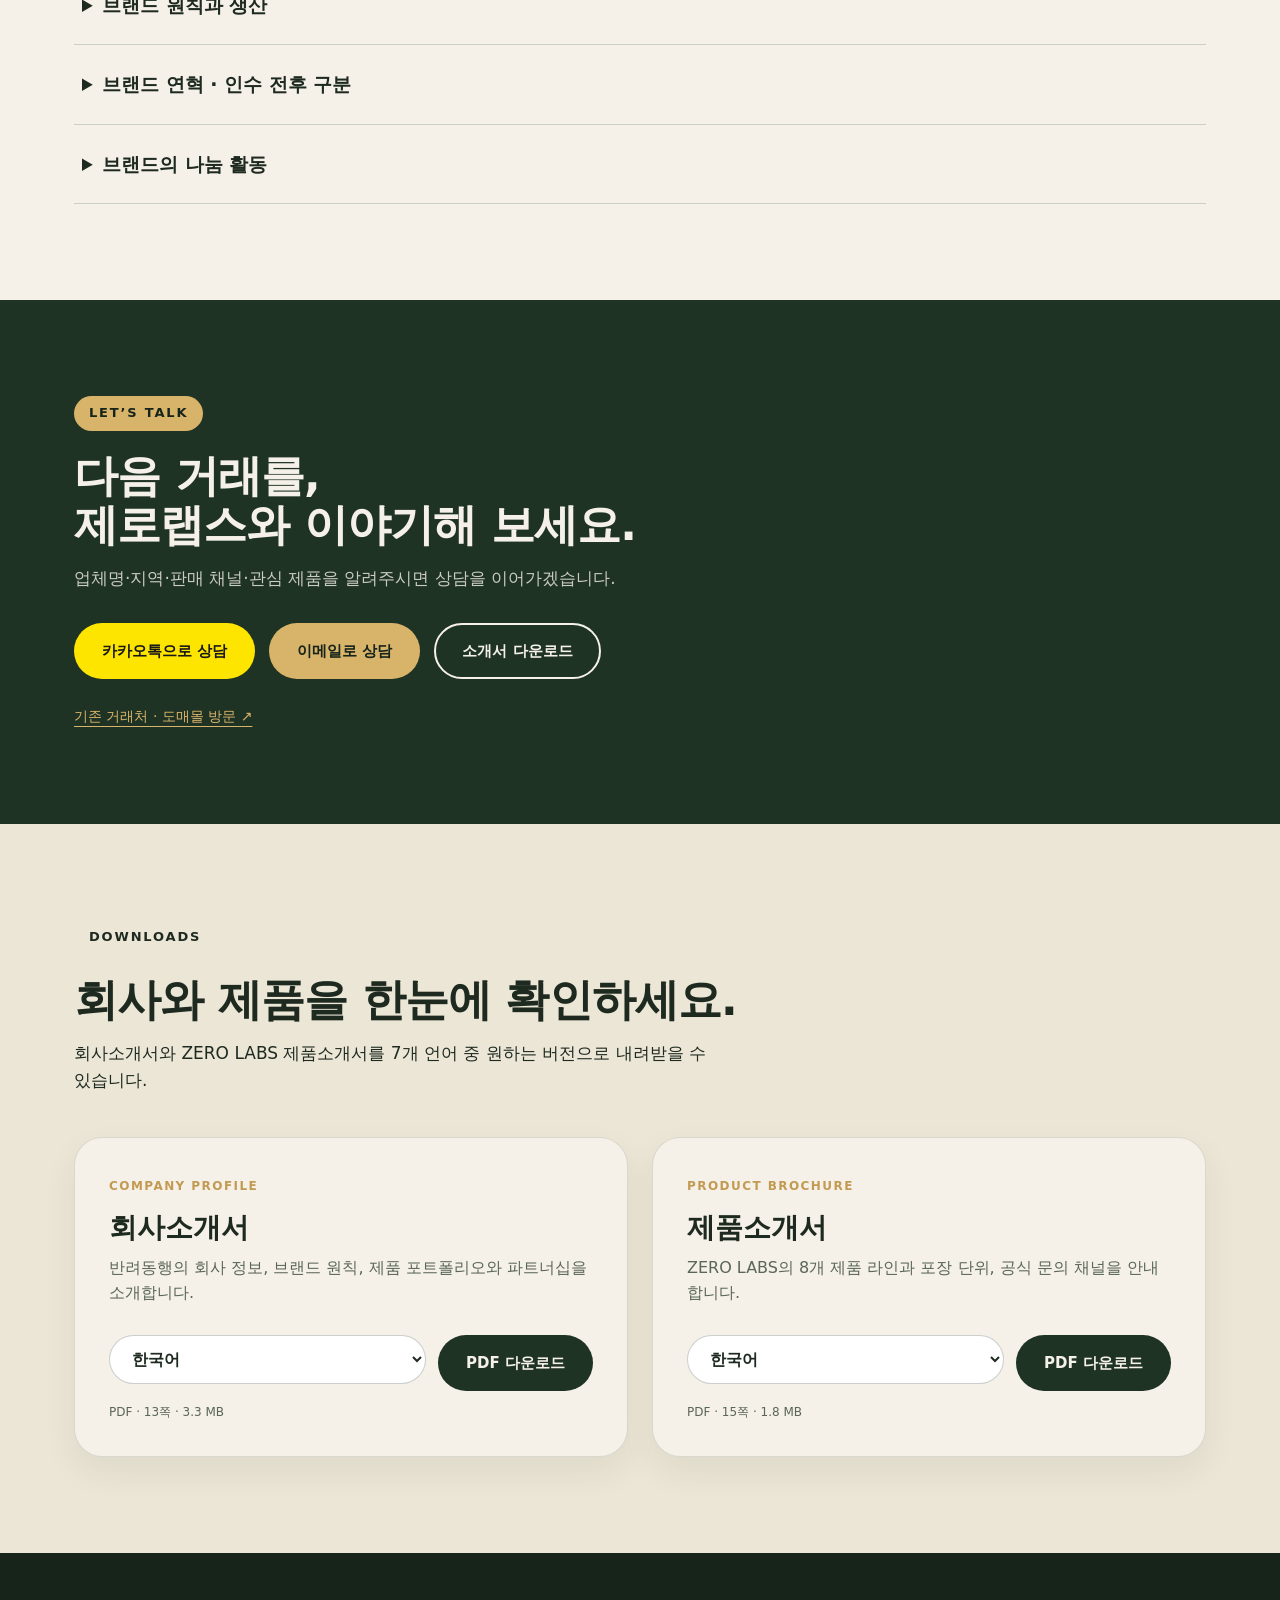
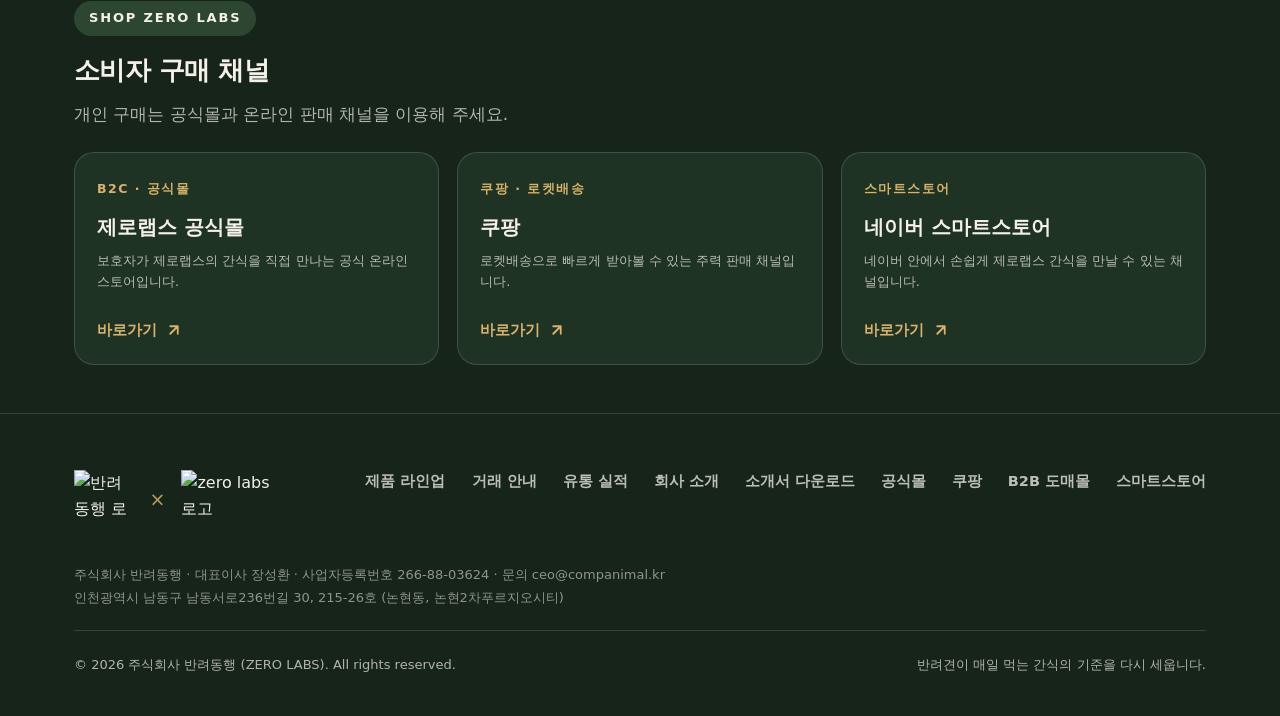
==== commit 82b693e8: "Reorganize homepage around trade inquiries and product selection" ====
--- a/index.html
+++ b/index.html
@@ -76,7 +76,7 @@
 
 <link rel="preconnect" href="https://cdn.jsdelivr.net" crossorigin>
 <link rel="stylesheet" href="https://cdn.jsdelivr.net/gh/orioncactus/pretendard@v1.3.9/dist/web/static/pretendard.min.css">
-<link rel="stylesheet" href="/styles.css?v=20261116-history-compact">
+<link rel="stylesheet" href="/styles.css?v=20261116-trade">
 </head>
 <body>
 
@@ -88,15 +88,11 @@
       <img class="lg-brand" src="zerolabs_homepage_assets/lockup_zerolabs.webp" alt="zero labs 로고" width="960" height="632">
     </a>
     <nav class="nav-links" id="navLinks">
-      <a class="link" href="#approach">Approach</a>
-      <a class="link" href="#make">생산</a>
-      <a class="link" href="#products">Products</a>
-      <a class="link" href="#history">History</a>
-      <a class="link" href="#donation">기부캠페인</a>
-      <a class="link" href="#partner">Partner</a>
-      <a class="link" href="#downloads">소개서</a>
-      <a class="link" href="#company">Company</a>
-      <a class="btn btn-lime" href="#contact">B2B 문의</a>
+      <a class="link" href="#products">제품 라인업</a>
+      <a class="link" href="#trade">거래 안내</a>
+      <a class="link" href="#proof">유통 실적</a>
+      <a class="link" href="#company">회사 소개</a>
+      <a class="btn btn-lime" href="#contact">거래 상담</a>
     </nav>
     <div class="nav-actions">
       <div class="lang-switch">
@@ -108,7 +104,7 @@
           <li><a class="lang-option" href="/zh-hant/">TW · 繁體中文</a></li>
         </ul>
       </div>
-      <a class="btn btn-lime btn-desktop" href="#contact">B2B 문의</a>
+      <a class="btn btn-lime btn-desktop" href="#contact">거래 상담</a>
       <button class="hamburger" id="hamburger" aria-label="메뉴 열기" aria-expanded="false">
         <span></span><span></span><span></span>
       </button>
@@ -118,45 +114,82 @@
 
 <main id="top">
 
-  <!-- HERO -->
-  <section class="hero">
-    <div class="wrap hero-grid">
-      <div class="hero-copy">
-        <span class="hero-eyebrow">ZERO LABS</span>
-        <h1>반려견이 매일 먹는 간식의<br class="br-d"> <span class="hl">기준</span>을 다시 세웁니다.</h1>
-        <p class="sub">제로랩스는 좋은 원료, 균형 잡힌 레시피, 안정적인 공급 체계를 바탕으로 보호자와 파트너가 모두 신뢰할 수 있는 반려견 간식을 만듭니다.</p>
-        <div class="hero-cta">
-          <a class="btn btn-lime" href="#contact">B2B 문의하기</a>
-          <a class="btn btn-outline" href="#products" style="color:var(--cream)">제품 살펴보기</a>
-        </div>
-        <div class="hero-stats">
-          <div class="stat"><b>8종</b><span>주력 간식 라인업</span></div>
-          <div class="stat"><b>3원칙</b><span>Remove · Balance · Supply</span></div>
-          <div class="stat"><b>4채널</b><span>B2C · B2B · 쿠팡 · 스마트스토어</span></div>
-        </div>
-      </div>
-      <div class="hero-visual">
-        <div class="hero-card">
-          <img src="zerolabs_homepage_assets/hero-dog-companion.webp" alt="보호자가 반려견에게 제로랩스 간식을 주며 교감하는 모습" fetchpriority="high" width="1100" height="1650">
-        </div>
-      </div>
-    </div>
-  </section>
-
-  <!-- TRUST STRIP -->
-  <section class="trust">
+<section class="hero trade-hero"><div class="wrap hero-grid"><div class="hero-copy"><span class="hero-eyebrow">ZERO LABS · BUSINESS PARTNERS</span><h1>우리 매장에 맞는<br><span class="hl">반려견 간식</span>을 만나보세요.</h1><p class="sub">져키부터 덴탈·베이크드·시리얼까지. 제로랩스의 제품 구성과 거래 방법을 안내해 드립니다.</p><div class="hero-cta"><a class="btn btn-lime" href="#contact">거래 상담</a><a class="btn btn-outline" href="#downloads">제품소개서 받기</a></div><div class="hero-stats"><div class="stat"><b>8</b><span>제품군</span></div><div class="stat"><b>30g–1kg</b><span>다양한 포장 구성</span></div><div class="stat"><b>국내 생산</b><span>국내 제조사 OEM</span></div></div></div><div class="product-showcase"><div class="showcase-heading"><span>ZERO LABS · PRODUCT PORTFOLIO</span><p>판매 공간에 맞게, 제품 구성은 다양하게</p></div><div class="showcase-grid"><figure><img src="/zerolabs_homepage_assets/products/gogi.webp" alt="고기가득 져키" width="680" height="680" loading="eager"><figcaption>고기가득 져키</figcaption></figure><figure><img src="/zerolabs_homepage_assets/products/yeongyang.webp" alt="영양가득 져키" width="680" height="680" loading="eager"><figcaption>영양가득 져키</figcaption></figure><figure><img src="/zerolabs_homepage_assets/products/berry.webp" alt="베리가득 져키" width="680" height="680" loading="eager"><figcaption>베리가득 져키</figcaption></figure><figure><img src="/zerolabs_homepage_assets/products/chika.webp" alt="치카하개" width="680" height="680" loading="eager"><figcaption>치카하개</figcaption></figure></div><a class="showcase-link" href="#products">제품 라인업 <span aria-hidden="true">↗</span></a></div></div></section>
+
+<section class="sec trade-entry" id="trade"><div class="wrap"><div class="sec-head"><span class="sec-tag">BUSINESS TYPE</span><h2>어떤 거래를 준비하고 계신가요?</h2><p class="lead">사업 유형을 선택하면 상담에 필요한 내용을 안내해 드립니다.</p></div><div class="trade-grid"><a class="trade-card" href="#contact" data-trade-type="retail" data-inquiry-label="매장에 입점시키고 싶어요" data-inquiry-guide="매장명·지역·관심 제품을 알려주세요."><span class="trade-number">01 / RETAIL</span><h3>매장에 입점시키고 싶어요</h3><p>펫샵 등 오프라인 매장의 제품 구성과 공급 거래를 상담합니다.</p><span class="text-link">상담 안내 보기 <span aria-hidden="true">↗</span></span></a><a class="trade-card" href="#contact" data-trade-type="online" data-inquiry-label="온라인에서 판매하고 싶어요" data-inquiry-guide="업체명·판매 채널·관심 제품을 알려주세요. 판매 가능 범위와 조건은 상담 후 안내합니다."><span class="trade-number">02 / ONLINE</span><h3>온라인에서 판매하고 싶어요</h3><p>운영 중인 판매 채널과 취급 가능 조건을 상담합니다.</p><span class="text-link">상담 안내 보기 <span aria-hidden="true">↗</span></span></a><a class="trade-card" href="#contact" data-trade-type="distribution" data-inquiry-label="지역 유통을 상담하고 싶어요" data-inquiry-guide="업체명·희망 지역·현재 유통 채널을 알려주세요. 지역별 거래 가능 여부는 개별 확인합니다."><span class="trade-number">03 / DISTRIBUTION</span><h3>지역 유통을 상담하고 싶어요</h3><p>대리점·총판 등 지역 유통 관련 내용을 상담합니다.</p><span class="text-link">상담 안내 보기 <span aria-hidden="true">↗</span></span></a></div></div></section>
+
+<section class="sec products buyer-products" id="products"><div class="wrap"><div class="sec-head"><span class="sec-tag">PRODUCT RANGE</span><h2>판매할 제품과 용량을<br>한눈에 비교하세요.</h2><p class="lead">8개 제품군의 특징과 포장 구성을 확인하고, 사업에 맞는 라인업을 검토하세요.</p></div><div class="prod-grid"><div class="pcard"><div class="pimg"><img src="zerolabs_homepage_assets/products/gogi.webp" alt="고기가득 져키" width="680" height="680" loading="lazy" decoding="async"></div>
+          <span class="tag">Jerky</span><h3>고기가득 져키</h3><span class="en">Meat Jerky</span>
+
+          <p class="pspec">4가지 맛 · 1kg / 350g / 30g</p><details class="product-details"><summary>제품 정보</summary><p class="pdesc">육류 함량 80%로 만든 프리미엄 져키. 고단백·고기호성의 대표 라인입니다.</p><a class="text-link" href="#contact" data-inquiry-label="고기가득 져키" data-inquiry-guide="업체명·지역·판매 채널·관심 제품을 알려주시면 상담을 이어가겠습니다.">이 제품 거래 상담 ↗</a></details></div><div class="pcard"><div class="pimg"><img src="zerolabs_homepage_assets/products/yeongyang.webp" alt="영양가득 져키" width="680" height="680" loading="lazy" decoding="async"></div>
+          <span class="tag">Jerky</span><h3>영양가득 져키</h3><span class="en">Nutrition Jerky</span>
+
+          <p class="pspec">3가지 맛 · 1kg / 350g / 30g</p><details class="product-details"><summary>제품 정보</summary><p class="pdesc">슈퍼푸드를 모티브로 한 져키. 매일 급여하기 좋은 균형을 고려했습니다.</p><a class="text-link" href="#contact" data-inquiry-label="영양가득 져키" data-inquiry-guide="업체명·지역·판매 채널·관심 제품을 알려주시면 상담을 이어가겠습니다.">이 제품 거래 상담 ↗</a></details></div><div class="pcard"><div class="pimg"><img src="zerolabs_homepage_assets/products/berry.webp" alt="베리가득 져키" width="680" height="680" loading="lazy" decoding="async"></div>
+          <span class="tag">Jerky</span><h3>베리가득 져키</h3><span class="en">Berry Jerky</span>
+
+          <p class="pspec">4가지 맛 · 1kg / 400g / 30g</p><details class="product-details"><summary>제품 정보</summary><p class="pdesc">과일 컨셉의 산뜻한 풍미로, 부담 없이 가볍게 제안하기 좋은 프리미엄 져키입니다.</p><a class="text-link" href="#contact" data-inquiry-label="베리가득 져키" data-inquiry-guide="업체명·지역·판매 채널·관심 제품을 알려주시면 상담을 이어가겠습니다.">이 제품 거래 상담 ↗</a></details></div><div class="pcard"><div class="pimg"><img src="zerolabs_homepage_assets/products/chika.webp" alt="치카하개" width="680" height="680" loading="lazy" decoding="async"></div>
+          <span class="tag">Dental</span><h3>치카하개</h3><span class="en">Dental Gum</span>
+
+          <p class="pspec">3가지 맛 · 30P / 240g</p><details class="product-details"><summary>제품 정보</summary><p class="pdesc">발포껌 형태의 반려견 전용 치석 제거껌. 구강 관리 루틴을 함께 챙깁니다.</p><a class="text-link" href="#contact" data-inquiry-label="치카하개" data-inquiry-guide="업체명·지역·판매 채널·관심 제품을 알려주시면 상담을 이어가겠습니다.">이 제품 거래 상담 ↗</a></details></div><div class="pcard"><div class="pimg"><img src="zerolabs_homepage_assets/products/gupbbang.webp" alt="굽빵" width="680" height="680" loading="lazy" decoding="async"></div>
+          <span class="tag">Baked</span><h3>굽빵</h3><span class="en">Baked Treat</span>
+
+          <p class="pspec">1가지 맛 · 1kg / 200g / 30g</p><details class="product-details"><summary>제품 정보</summary><p class="pdesc">저온 오븐 베이크드 공법으로 만든 부드러운 져키. 보상·훈련용으로 좋습니다.</p><a class="text-link" href="#contact" data-inquiry-label="굽빵" data-inquiry-guide="업체명·지역·판매 채널·관심 제품을 알려주시면 상담을 이어가겠습니다.">이 제품 거래 상담 ↗</a></details></div><div class="pcard"><div class="pimg"><img src="zerolabs_homepage_assets/products/meatless.webp" alt="미트리스" width="680" height="680" loading="lazy" decoding="async"></div>
+          <span class="tag">Plant-based</span><h3>미트리스</h3><span class="en">Meatless</span>
+
+          <p class="pspec">3가지 맛 · 1kg</p><details class="product-details"><summary>제품 정보</summary><p class="pdesc">식물성(비건) 컨셉의 프리미엄 져키. 특정 단백질에 민감한 반려견에게도 제안할 수 있습니다.</p><a class="text-link" href="#contact" data-inquiry-label="미트리스" data-inquiry-guide="업체명·지역·판매 채널·관심 제품을 알려주시면 상담을 이어가겠습니다.">이 제품 거래 상담 ↗</a></details></div><div class="pcard"><div class="pimg"><img src="zerolabs_homepage_assets/products/mungs.webp" alt="멍스" width="680" height="680" loading="lazy" decoding="async"></div>
+          <span class="tag">Cereal</span><h3>멍스</h3><span class="en">Mungs</span>
+
+          <p class="pspec">캐롭 맛 · 100g</p><details class="product-details"><summary>제품 정보</summary><p class="pdesc">켈로그 '첵스'를 모티브로 한 애견 시리얼 간식. 색다른 급여 재미를 더합니다.</p><a class="text-link" href="#contact" data-inquiry-label="멍스" data-inquiry-guide="업체명·지역·판매 채널·관심 제품을 알려주시면 상담을 이어가겠습니다.">이 제품 거래 상담 ↗</a></details></div><div class="pcard"><div class="pimg"><img src="zerolabs_homepage_assets/products/fresh.webp" alt="프레쉬링" width="680" height="680" loading="lazy" decoding="async"></div>
+          <span class="tag">Cereal</span><h3>프레쉬링</h3><span class="en">Fresh Ring</span>
+
+          <p class="pspec">슈퍼푸드 3종 혼합맛 · 100g</p><details class="product-details"><summary>제품 정보</summary><p class="pdesc">켈로그 '후루츠링'을 모티브로 한 애견 시리얼 간식. 슈퍼푸드를 담았습니다.</p><a class="text-link" href="#contact" data-inquiry-label="프레쉬링" data-inquiry-guide="업체명·지역·판매 채널·관심 제품을 알려주시면 상담을 이어가겠습니다.">이 제품 거래 상담 ↗</a></details></div></div><div class="sample-range"><h3>작게 만나보는 30g 샘플팩</h3><p>고기가득·영양가득·베리가득·굽빵, 네 가지 제품군의 소포장 구성입니다.</p><div class="sample-grid"><a class="sample-card" href="#contact" data-inquiry-label="고기가득 져키 30g" data-inquiry-guide="업체명·지역·판매 채널·관심 제품을 알려주시면 상담을 이어가겠습니다."><img src="zerolabs_homepage_assets/products/product-trial-meat.png" alt="고기가득 져키 30g" width="1440" height="1440" loading="lazy" decoding="async"><span>고기가득 져키 30g</span><span class="text-link">거래 상담 ↗</span></a><a class="sample-card" href="#contact" data-inquiry-label="영양가득 져키 30g" data-inquiry-guide="업체명·지역·판매 채널·관심 제품을 알려주시면 상담을 이어가겠습니다."><img src="zerolabs_homepage_assets/products/product-trial-nutrition.png" alt="영양가득 져키 30g" width="1440" height="1440" loading="lazy" decoding="async"><span>영양가득 져키 30g</span><span class="text-link">거래 상담 ↗</span></a><a class="sample-card" href="#contact" data-inquiry-label="베리가득 져키 30g" data-inquiry-guide="업체명·지역·판매 채널·관심 제품을 알려주시면 상담을 이어가겠습니다."><img src="zerolabs_homepage_assets/products/product-trial-berry.png" alt="베리가득 져키 30g" width="1440" height="1440" loading="lazy" decoding="async"><span>베리가득 져키 30g</span><span class="text-link">거래 상담 ↗</span></a><a class="sample-card" href="#contact" data-inquiry-label="굽빵 30g" data-inquiry-guide="업체명·지역·판매 채널·관심 제품을 알려주시면 상담을 이어가겠습니다."><img src="zerolabs_homepage_assets/products/product-trial-baked.png" alt="굽빵 30g" width="1440" height="1440" loading="lazy" decoding="async"><span>굽빵 30g</span><span class="text-link">거래 상담 ↗</span></a></div></div></div></section>
+
+<section class="sec trade-proof" id="proof"><div class="wrap"><div class="sec-head"><span class="sec-tag">2026 · UNDER COMPANIMAL</span><h2>유통과 제품의 확장,<br>이어지는 브랜드의 움직임</h2><p class="lead">주식회사 반려동행 인수 이후의 2026년 주요 이력입니다.</p></div><div class="proof-grid"><article class="proof-card"><span>국내 오프라인 유통</span><h3>펫마트 · 농협 하나로마트</h3><p>2026년 입점 이력</p></article><article class="proof-card"><span>해외 유통</span><h3>필리핀 수출</h3><p>2026년 제로랩스 수출 이력</p></article><article class="proof-card"><span>제품 구성 확대</span><h3>중간용량 · 30g 샘플팩</h3><p>350g · 400g · 200g 및 샘플팩 출시</p></article></div><a class="text-link history-link" href="#history">브랜드 전체 연혁 보기 ↗</a></div></section>
+
+<section class="sec trade-process" id="trade-process"><div class="wrap"><div class="sec-head"><span class="sec-tag">HOW TO START</span><h2>거래 시작은 이렇게</h2><p class="lead">사업과 관심 제품을 알려주시면, 필요한 거래 조건을 상담해 드립니다.</p></div><ol class="trade-steps"><li><span>01</span><h3>거래 문의</h3><p>업체명, 지역, 판매 채널과 관심 제품을 알려주세요.</p></li><li><span>02</span><h3>제품·조건 상담</h3><p>취급 제품, 주문 수량, 공급가와 배송 조건을 개별 확인합니다.</p></li><li><span>03</span><h3>거래 진행</h3><p>협의한 조건과 주문 방법을 확인한 뒤 거래를 진행합니다.</p></li></ol><p class="trade-note">공급가·최소 주문 수량·판매 가능 채널은 거래 유형과 제품에 따라 상담 후 안내합니다.</p></div></section>
+
+<section class="sec company-hub" id="company"><div class="wrap"><div class="sec-head"><span class="sec-tag">COMPANY & PRODUCTION</span><h2>거래의 바탕이 되는<br>회사와 생산 기준</h2><p class="lead">제로랩스는 주식회사 반려동행이 운영합니다. 운영 정보와 생산 기반, 인수 전후의 브랜드 이력을 확인하세요.</p></div><div class="company-disclosures"><details class="company-disclosure"><summary>회사와 운영 정보</summary><section class="company" id="company-profile">
     <div class="wrap">
-      <p>보호자에게는 믿을 수 있는 간식, 파트너에게는 오래 파는 제품.</p>
-      <div class="chips">
-        <div class="t-item"><span class="t-ico">✓</span><span class="t-txt"><b>좋은 원료</b><span>국내산 원료 사용</span></span></div>
-        <div class="t-item"><span class="t-ico">✓</span><span class="t-txt"><b>균형 레시피</b><span>목적별 레시피 설계</span></span></div>
-        <div class="t-item"><span class="t-ico">✓</span><span class="t-txt"><b>안정적 공급</b><span>국내 제조사 OEM 생산</span></span></div>
-      </div>
-    </div>
-  </section>
-
-  <!-- APPROACH -->
-  <section class="sec approach" id="approach">
+      <div class="sec-head">
+        <span class="sec-tag">Company</span>
+        <h2>주식회사 반려동행이<br>운영하는 브랜드, 제로랩스</h2>
+        <p class="lead">브랜드와 운영 채널을 명확히 공개해, 파트너가 거래 검토에 필요한 기본 정보를 빠르게 확인할 수 있도록 합니다.</p>
+      </div>
+
+      <!-- 대표 인사말 (플레이스홀더 — 실제 대표자 성함·사진·문구로 교체) -->
+      <div class="ceo">
+        <div class="ceo-photo"><img src="zerolabs_homepage_assets/ceo_jangseonghwan.webp" alt="장성환 대표이사" width="760" height="1140" loading="lazy" decoding="async"></div>
+        <div class="ceo-body">
+          <span class="ceo-tag">대표 인사말</span>
+          <blockquote class="ceo-quote">"반려견이 매일 먹는 간식인 만큼, 저희는 좋은 원료와 정직한 레시피라는 기본에 더 집중합니다. 보호자와 파트너 모두가 믿고 오래 함께할 수 있는 브랜드를 만들겠습니다."</blockquote>
+          <div class="ceo-name">장성환<span>대표이사 · 주식회사 반려동행</span></div>
+        </div>
+      </div>
+
+      <!-- 팀 컬처 -->
+      <div class="team">
+        <div class="team-photo"><img src="zerolabs_homepage_assets/team_walk.webp" alt="함께 걷는 제로랩스 팀" loading="lazy" width="900" height="1056"></div>
+        <div class="team-body">
+          <span class="ceo-tag">Team</span>
+          <h3>우리는 매일 '동행'을 연습합니다</h3>
+          <p>반려동행이라는 이름처럼, 제로랩스 팀은 같은 옷을 입고 같은 방향으로 걷습니다. 좋은 간식은 결국 함께 일하는 사람들에게서 나온다고 믿습니다.</p>
+          <div class="team-tees">
+            <figure><img src="zerolabs_homepage_assets/tee_black.webp" alt="제로랩스 팀 티셔츠 블랙" loading="lazy" width="900" height="494"><figcaption>Team Tee · Black</figcaption></figure>
+            <figure><img src="zerolabs_homepage_assets/tee_white.webp" alt="제로랩스 팀 티셔츠 화이트" loading="lazy" width="900" height="521"><figcaption>Team Tee · White</figcaption></figure>
+          </div>
+        </div>
+      </div>
+
+      <div class="profile">
+        <div class="prow"><div class="lbl">Brand</div><div class="val">제로랩스<small>ZERO LABS</small></div></div>
+        <div class="prow"><div class="lbl">Company</div><div class="val">주식회사 반려동행<small>대표이사 장성환</small></div></div>
+        <div class="prow"><div class="lbl">Business</div><div class="val">반려견 간식<small>반려동물 식품·제품 유통</small></div></div>
+        <div class="prow"><div class="lbl">Channels</div><div class="val">B2C · B2B<small>쿠팡 · 스마트스토어 운영</small></div></div>
+        <div class="prow"><div class="lbl">Reg. No.</div><div class="val">266-88-03624<small>사업자등록번호</small></div></div>
+        <div class="prow"><div class="lbl">Address</div><div class="val" style="font-size:15px">인천광역시 남동구 남동서로236번길 30, 215-26호<small>(논현동, 논현2차푸르지오시티)</small></div></div>
+      </div>
+    </div>
+  </section></details><details class="company-disclosure"><summary>브랜드 원칙과 생산</summary><section class="sec approach" id="approach">
     <div class="wrap">
       <div class="sec-head">
         <span class="sec-tag">Approach</span>
@@ -185,9 +218,7 @@
       </div>
     </div>
   </section>
-
-  <!-- MADE IN KOREA / 생산 -->
-  <section class="sec make" id="make">
+<section class="sec make" id="make">
     <div class="wrap">
       <div class="sec-head">
         <span class="sec-tag">Made in Korea</span>
@@ -215,74 +246,7 @@
         </div>
       </div>
     </div>
-  </section>
-
-  <!-- PRODUCTS -->
-  <section class="sec products" id="products">
-    <div class="wrap">
-      <div class="prod-head">
-        <div class="sec-head">
-          <span class="sec-tag">Products</span>
-          <h2>목적이 분명한 8종의<br>반려견 간식 라인업</h2>
-          <p class="lead">져키·덴탈·베이커리·식물성·시리얼까지, 고객 니즈별로 제안하기 쉬운 포트폴리오를 구성했습니다.</p>
-        </div>
-        <a class="btn btn-lime" href="https://zerolabs.co.kr/" target="_blank" rel="noopener">공식몰에서 전체 보기</a>
-      </div>
-      <div class="prod-grid">
-        <div class="pcard"><div class="pimg"><img src="zerolabs_homepage_assets/products/gogi.webp" alt="고기가득 져키" width="680" height="680" loading="lazy" decoding="async"></div>
-          <span class="no">01</span><span class="tag">Jerky</span><h3>고기가득 져키</h3><span class="en">Meat Jerky</span>
-          <p class="pdesc">육류 함량 80%로 만든 프리미엄 져키. 고단백·고기호성의 대표 라인입니다.</p>
-          <p class="pspec">4가지 맛 · 1kg / 350g / 30g</p></div>
-        <div class="pcard"><div class="pimg"><img src="zerolabs_homepage_assets/products/yeongyang.webp" alt="영양가득 져키" width="680" height="680" loading="lazy" decoding="async"></div>
-          <span class="no">02</span><span class="tag">Jerky</span><h3>영양가득 져키</h3><span class="en">Nutrition Jerky</span>
-          <p class="pdesc">슈퍼푸드를 모티브로 한 져키. 매일 급여하기 좋은 균형을 고려했습니다.</p>
-          <p class="pspec">3가지 맛 · 1kg / 350g / 30g</p></div>
-        <div class="pcard"><div class="pimg"><img src="zerolabs_homepage_assets/products/berry.webp" alt="베리가득 져키" width="680" height="680" loading="lazy" decoding="async"></div>
-          <span class="no">03</span><span class="tag">Jerky</span><h3>베리가득 져키</h3><span class="en">Berry Jerky</span>
-          <p class="pdesc">과일 컨셉의 산뜻한 풍미로, 부담 없이 가볍게 제안하기 좋은 프리미엄 져키입니다.</p>
-          <p class="pspec">4가지 맛 · 1kg / 400g / 30g</p></div>
-        <div class="pcard"><div class="pimg"><img src="zerolabs_homepage_assets/products/chika.webp" alt="치카하개" width="680" height="680" loading="lazy" decoding="async"></div>
-          <span class="no">04</span><span class="tag">Dental</span><h3>치카하개</h3><span class="en">Dental Gum</span>
-          <p class="pdesc">발포껌 형태의 반려견 전용 치석 제거껌. 구강 관리 루틴을 함께 챙깁니다.</p>
-          <p class="pspec">3가지 맛 · 30P / 240g</p></div>
-        <div class="pcard"><div class="pimg"><img src="zerolabs_homepage_assets/products/gupbbang.webp" alt="굽빵" width="680" height="680" loading="lazy" decoding="async"></div>
-          <span class="no">05</span><span class="tag">Baked</span><h3>굽빵</h3><span class="en">Baked Treat</span>
-          <p class="pdesc">저온 오븐 베이크드 공법으로 만든 부드러운 져키. 보상·훈련용으로 좋습니다.</p>
-          <p class="pspec">1가지 맛 · 1kg / 200g / 30g</p></div>
-        <div class="pcard"><div class="pimg"><img src="zerolabs_homepage_assets/products/meatless.webp" alt="미트리스" width="680" height="680" loading="lazy" decoding="async"></div>
-          <span class="no">06</span><span class="tag">Plant-based</span><h3>미트리스</h3><span class="en">Meatless</span>
-          <p class="pdesc">식물성(비건) 컨셉의 프리미엄 져키. 특정 단백질에 민감한 반려견에게도 제안할 수 있습니다.</p>
-          <p class="pspec">3가지 맛 · 1kg</p></div>
-        <div class="pcard"><div class="pimg"><img src="zerolabs_homepage_assets/products/mungs.webp" alt="멍스" width="680" height="680" loading="lazy" decoding="async"></div>
-          <span class="no">07</span><span class="tag">Cereal</span><h3>멍스</h3><span class="en">Mungs</span>
-          <p class="pdesc">켈로그 '첵스'를 모티브로 한 애견 시리얼 간식. 색다른 급여 재미를 더합니다.</p>
-          <p class="pspec">캐롭 맛 · 100g</p></div>
-        <div class="pcard"><div class="pimg"><img src="zerolabs_homepage_assets/products/fresh.webp" alt="프레쉬링" width="680" height="680" loading="lazy" decoding="async"></div>
-          <span class="no">08</span><span class="tag">Cereal</span><h3>프레쉬링</h3><span class="en">Fresh Ring</span>
-          <p class="pdesc">켈로그 '후루츠링'을 모티브로 한 애견 시리얼 간식. 슈퍼푸드를 담았습니다.</p>
-          <p class="pspec">슈퍼푸드 3종 혼합맛 · 100g</p></div>
-        <div class="pcard"><div class="pimg"><img src="zerolabs_homepage_assets/products/product-trial-meat.png" alt="고기가득 져키 30g" width="1440" height="1440" loading="lazy" decoding="async"></div>
-          <span class="no">09</span><span class="tag">체험팩</span><h3>고기가득 져키 30g</h3><span class="en">Meat Jerky</span>
-          <p class="pdesc">30g 소포장으로 만나보는 고기가득 져키.</p>
-          <p class="pspec">30g · 체험팩</p></div>
-        <div class="pcard"><div class="pimg"><img src="zerolabs_homepage_assets/products/product-trial-nutrition.png" alt="영양가득 져키 30g" width="1440" height="1440" loading="lazy" decoding="async"></div>
-          <span class="no">10</span><span class="tag">체험팩</span><h3>영양가득 져키 30g</h3><span class="en">Nutrition Jerky</span>
-          <p class="pdesc">30g 소포장으로 만나보는 영양가득 져키.</p>
-          <p class="pspec">30g · 체험팩</p></div>
-        <div class="pcard"><div class="pimg"><img src="zerolabs_homepage_assets/products/product-trial-berry.png" alt="베리가득 져키 30g" width="1440" height="1440" loading="lazy" decoding="async"></div>
-          <span class="no">11</span><span class="tag">체험팩</span><h3>베리가득 져키 30g</h3><span class="en">Berry Jerky</span>
-          <p class="pdesc">30g 소포장으로 만나보는 베리가득 져키.</p>
-          <p class="pspec">30g · 체험팩</p></div>
-        <div class="pcard"><div class="pimg"><img src="zerolabs_homepage_assets/products/product-trial-baked.png" alt="굽빵 30g" width="1440" height="1440" loading="lazy" decoding="async"></div>
-          <span class="no">12</span><span class="tag">체험팩</span><h3>굽빵 30g</h3><span class="en">Baked Treat</span>
-          <p class="pdesc">30g 소포장으로 만나보는 굽빵.</p>
-          <p class="pspec">30g · 체험팩</p></div>
-      </div>
-    </div>
-  </section>
-
-  <!-- HISTORY / 연혁 -->
-  <section class="sec history" id="history">
+  </section></details><details class="company-disclosure"><summary>브랜드 연혁 · 인수 전후 구분</summary><section class="sec history" id="history">
     <div class="wrap">
       <div class="sec-head">
         <span class="sec-tag">History</span>
@@ -384,10 +348,7 @@
       </div>
       </div>
     </div>
-  </section>
-
-  <!-- DONATION CAMPAIGN -->
-  <section class="sec donation" id="donation">
+  </section></details><details class="company-disclosure"><summary>브랜드의 나눔 활동</summary><section class="sec donation" id="donation">
     <div class="wrap">
       <div class="sec-head">
         <span class="sec-tag">Donation Campaign</span>
@@ -411,100 +372,11 @@
         </div>
       </div>
     </div>
-  </section>
-
-  <!-- PARTNER -->
-  <section class="sec partner" id="partner">
-    <div class="wrap partner-grid">
-      <div>
-        <span class="sec-tag">Partner</span>
-        <h2>바이어가 오래 판매할 수 있는 브랜드</h2>
-        <p class="lead">펫샵과 온라인 셀러가 한 번의 판매로 끝나지 않도록, 제품력과 설명력, 그리고 재구매로 이어지는 구조를 함께 준비합니다.</p>
-        <div class="partner-list">
-          <div class="pl-item">
-            <span class="k">01</span>
-            <div><h3>제품력</h3><p>목적이 분명한 라인업으로, 매대와 상세페이지에서 선택받는 간식을 제안합니다.</p></div>
-          </div>
-          <div class="pl-item">
-            <span class="k">02</span>
-            <div><h3>설명력</h3><p>원료와 레시피의 기준을 명확히 전달해, 셀러가 자신 있게 소개할 수 있도록 돕습니다.</p></div>
-          </div>
-          <div class="pl-item">
-            <span class="k">03</span>
-            <div><h3>재구매 구조</h3><p>보호자가 다시 찾는 간식을 통해 거래처의 반복 판매와 안정적 운영을 지원합니다.</p></div>
-          </div>
-        </div>
-      </div>
-      <div class="partner-visual">
-        <div class="big">한 번 파는 제품이 아니라, <span class="hl">계속 파는 브랜드</span>를 함께 만듭니다.</div>
-        <p>제로랩스는 바이어가 오래 판매할 수 있는 제품력·설명력·재구매 구조를 갖춘 파트너를 지향합니다.</p>
-        <div class="pv-metrics">
-          <div class="pv-metric"><b>제품력</b><span>목적 기반 라인업</span></div>
-          <div class="pv-metric"><b>설명력</b><span>명확한 기준 전달</span></div>
-          <div class="pv-metric"><b>재구매</b><span>반복 판매 구조</span></div>
-        </div>
-      </div>
-    </div>
-  </section>
-
-  <!-- CHANNELS / CTA -->
-  <section class="channels" id="contact">
-    <div class="wrap">
-      <div class="sec-head">
-        <span class="sec-tag">Channels</span>
-        <h2>보호자와 파트너, 각자에게 맞는 채널</h2>
-        <p class="lead" style="color:rgba(245,241,232,.78)">공식몰 · 쿠팡 · 스마트스토어로 보호자를 만나고, 도매몰로 파트너와 거래합니다.</p>
-      </div>
-      <div class="ch-grid">
-        <a class="ch-card" href="https://zerolabs.co.kr/" target="_blank" rel="noopener">
-          <div>
-            <span class="type">B2C · 공식몰</span>
-            <h3>제로랩스 공식몰</h3>
-            <p>보호자가 제로랩스의 간식을 직접 만나는 공식 온라인 스토어입니다.</p>
-          </div>
-          <span class="go">바로가기 <svg viewBox="0 0 24 24" fill="none" stroke="currentColor" stroke-width="2.4" stroke-linecap="round" stroke-linejoin="round"><path d="M7 17L17 7M7 7h10v10"/></svg></span>
-        </a>
-        <a class="ch-card" href="https://www.coupang.com/np/search?component=&q=%EC%A0%9C%EB%A1%9C%EB%9E%A9%EC%8A%A4&traceId=mr3oy0ab&channel=user" target="_blank" rel="noopener">
-          <div>
-            <span class="type">쿠팡 · 로켓배송</span>
-            <h3>쿠팡</h3>
-            <p>로켓배송으로 빠르게 받아볼 수 있는 주력 판매 채널입니다.</p>
-          </div>
-          <span class="go">바로가기 <svg viewBox="0 0 24 24" fill="none" stroke="currentColor" stroke-width="2.4" stroke-linecap="round" stroke-linejoin="round"><path d="M7 17L17 7M7 7h10v10"/></svg></span>
-        </a>
-        <a class="ch-card" href="https://제로랩스.com/#" target="_blank" rel="noopener">
-          <div>
-            <span class="type">B2B · 도매몰</span>
-            <h3>제로랩스 도매몰</h3>
-            <p>펫샵·온라인 셀러 등 파트너를 위한 B2B 거래 채널입니다.</p>
-          </div>
-          <span class="go">바로가기 <svg viewBox="0 0 24 24" fill="none" stroke="currentColor" stroke-width="2.4" stroke-linecap="round" stroke-linejoin="round"><path d="M7 17L17 7M7 7h10v10"/></svg></span>
-        </a>
-        <a class="ch-card" href="https://smartstore.naver.com/zerolabs" target="_blank" rel="noopener">
-          <div>
-            <span class="type">스마트스토어</span>
-            <h3>네이버 스마트스토어</h3>
-            <p>네이버 안에서 손쉽게 제로랩스 간식을 만날 수 있는 채널입니다.</p>
-          </div>
-          <span class="go">바로가기 <svg viewBox="0 0 24 24" fill="none" stroke="currentColor" stroke-width="2.4" stroke-linecap="round" stroke-linejoin="round"><path d="M7 17L17 7M7 7h10v10"/></svg></span>
-        </a>
-      </div>
-
-      <div class="cta-band">
-        <div>
-          <h3>파트너 거래, 지금 문의하세요.</h3>
-          <p>펫샵·온라인 셀러를 위한 B2B 도매 거래를 안내해 드립니다.</p>
-        </div>
-        <div class="cta-actions">
-          <a class="btn btn-kakao" href="https://pf.kakao.com/_xnyDcs" target="_blank" rel="noopener">카카오톡 채널 문의</a>
-          <a class="btn btn-dark" href="mailto:ceo@companimal.kr">이메일 문의</a>
-        </div>
-      </div>
-    </div>
-  </section>
-
-  <!-- BROCHURE DOWNLOADS -->
-  <section class="downloads" id="downloads">
+  </section></details></div></div></section>
+
+<section class="sec trade-contact" id="contact"><div class="wrap"><div class="sec-head"><span class="sec-tag">LET’S TALK</span><h2>다음 거래를,<br>제로랩스와 이야기해 보세요.</h2><p class="lead">업체명·지역·판매 채널·관심 제품을 알려주시면 상담을 이어가겠습니다.</p></div><div class="inquiry-context" hidden><span>선택한 상담</span><h3 id="inquiry-selection"></h3><p id="inquiry-guide" aria-live="polite"></p></div><div class="contact-actions"><a class="btn btn-kakao" href="https://pf.kakao.com/_xnyDcs" target="_blank" rel="noopener">카카오톡으로 상담</a><a class="btn btn-lime" data-inquiry-email href="mailto:ceo@companimal.kr">이메일로 상담</a><a class="btn btn-outline" href="#downloads">소개서 다운로드</a></div><a class="wholesale-link" href="https://제로랩스.com/#" target="_blank" rel="noopener">기존 거래처 · 도매몰 방문 ↗</a></div></section>
+
+<section class="downloads" id="downloads">
     <div class="wrap">
       <div class="sec-head">
         <span class="sec-tag">Downloads</span>
@@ -536,49 +408,28 @@
     </div>
   </section>
 
-  <!-- COMPANY -->
-  <section class="company" id="company">
-    <div class="wrap">
-      <div class="sec-head">
-        <span class="sec-tag">Company</span>
-        <h2>주식회사 반려동행이<br>운영하는 브랜드, 제로랩스</h2>
-        <p class="lead">브랜드와 운영 채널을 명확히 공개해, 파트너가 거래 검토에 필요한 기본 정보를 빠르게 확인할 수 있도록 합니다.</p>
-      </div>
-
-      <!-- 대표 인사말 (플레이스홀더 — 실제 대표자 성함·사진·문구로 교체) -->
-      <div class="ceo">
-        <div class="ceo-photo"><img src="zerolabs_homepage_assets/ceo_jangseonghwan.webp" alt="장성환 대표이사" width="760" height="1140" loading="lazy" decoding="async"></div>
-        <div class="ceo-body">
-          <span class="ceo-tag">대표 인사말</span>
-          <blockquote class="ceo-quote">"반려견이 매일 먹는 간식인 만큼, 저희는 좋은 원료와 정직한 레시피라는 기본에 더 집중합니다. 보호자와 파트너 모두가 믿고 오래 함께할 수 있는 브랜드를 만들겠습니다."</blockquote>
-          <div class="ceo-name">장성환<span>대표이사 · 주식회사 반려동행</span></div>
-        </div>
-      </div>
-
-      <!-- 팀 컬처 -->
-      <div class="team">
-        <div class="team-photo"><img src="zerolabs_homepage_assets/team_walk.webp" alt="함께 걷는 제로랩스 팀" loading="lazy" width="900" height="1056"></div>
-        <div class="team-body">
-          <span class="ceo-tag">Team</span>
-          <h3>우리는 매일 '동행'을 연습합니다</h3>
-          <p>반려동행이라는 이름처럼, 제로랩스 팀은 같은 옷을 입고 같은 방향으로 걷습니다. 좋은 간식은 결국 함께 일하는 사람들에게서 나온다고 믿습니다.</p>
-          <div class="team-tees">
-            <figure><img src="zerolabs_homepage_assets/tee_black.webp" alt="제로랩스 팀 티셔츠 블랙" loading="lazy" width="900" height="494"><figcaption>Team Tee · Black</figcaption></figure>
-            <figure><img src="zerolabs_homepage_assets/tee_white.webp" alt="제로랩스 팀 티셔츠 화이트" loading="lazy" width="900" height="521"><figcaption>Team Tee · White</figcaption></figure>
-          </div>
-        </div>
-      </div>
-
-      <div class="profile">
-        <div class="prow"><div class="lbl">Brand</div><div class="val">제로랩스<small>ZERO LABS</small></div></div>
-        <div class="prow"><div class="lbl">Company</div><div class="val">주식회사 반려동행<small>대표이사 장성환</small></div></div>
-        <div class="prow"><div class="lbl">Business</div><div class="val">반려견 간식<small>반려동물 식품·제품 유통</small></div></div>
-        <div class="prow"><div class="lbl">Channels</div><div class="val">B2C · B2B<small>쿠팡 · 스마트스토어 운영</small></div></div>
-        <div class="prow"><div class="lbl">Reg. No.</div><div class="val">266-88-03624<small>사업자등록번호</small></div></div>
-        <div class="prow"><div class="lbl">Address</div><div class="val" style="font-size:15px">인천광역시 남동구 남동서로236번길 30, 215-26호<small>(논현동, 논현2차푸르지오시티)</small></div></div>
-      </div>
-    </div>
-  </section>
+<section class="sec shopping-channels" id="shopping"><div class="wrap"><div class="sec-head"><span class="sec-tag">SHOP ZERO LABS</span><h2>소비자 구매 채널</h2><p class="lead">개인 구매는 공식몰과 온라인 판매 채널을 이용해 주세요.</p></div><div class="ch-grid"><a class="ch-card" href="https://zerolabs.co.kr/" target="_blank" rel="noopener">
+          <div>
+            <span class="type">B2C · 공식몰</span>
+            <h3>제로랩스 공식몰</h3>
+            <p>보호자가 제로랩스의 간식을 직접 만나는 공식 온라인 스토어입니다.</p>
+          </div>
+          <span class="go">바로가기 <svg viewBox="0 0 24 24" fill="none" stroke="currentColor" stroke-width="2.4" stroke-linecap="round" stroke-linejoin="round"><path d="M7 17L17 7M7 7h10v10"/></svg></span>
+        </a><a class="ch-card" href="https://www.coupang.com/np/search?component=&q=%EC%A0%9C%EB%A1%9C%EB%9E%A9%EC%8A%A4&traceId=mr3oy0ab&channel=user" target="_blank" rel="noopener">
+          <div>
+            <span class="type">쿠팡 · 로켓배송</span>
+            <h3>쿠팡</h3>
+            <p>로켓배송으로 빠르게 받아볼 수 있는 주력 판매 채널입니다.</p>
+          </div>
+          <span class="go">바로가기 <svg viewBox="0 0 24 24" fill="none" stroke="currentColor" stroke-width="2.4" stroke-linecap="round" stroke-linejoin="round"><path d="M7 17L17 7M7 7h10v10"/></svg></span>
+        </a><a class="ch-card" href="https://smartstore.naver.com/zerolabs" target="_blank" rel="noopener">
+          <div>
+            <span class="type">스마트스토어</span>
+            <h3>네이버 스마트스토어</h3>
+            <p>네이버 안에서 손쉽게 제로랩스 간식을 만날 수 있는 채널입니다.</p>
+          </div>
+          <span class="go">바로가기 <svg viewBox="0 0 24 24" fill="none" stroke="currentColor" stroke-width="2.4" stroke-linecap="round" stroke-linejoin="round"><path d="M7 17L17 7M7 7h10v10"/></svg></span>
+        </a></div></div></section>
 
 </main>
 
@@ -591,19 +442,16 @@
         <img class="lg-brand" src="zerolabs_homepage_assets/lockup_zerolabs.webp" alt="zero labs 로고" width="960" height="632" loading="lazy" decoding="async">
       </div>
       <nav class="foot-links">
-        <a href="#approach">Approach</a>
-        <a href="#make">생산</a>
-        <a href="#products">Products</a>
-        <a href="#history">History</a>
-        <a href="#donation">기부캠페인</a>
-        <a href="#partner">Partner</a>
-        <a href="#downloads">소개서</a>
-        <a href="#company">Company</a>
-        <a href="https://zerolabs.co.kr/" target="_blank" rel="noopener">공식몰</a>
-        <a href="https://www.coupang.com/np/search?component=&q=%EC%A0%9C%EB%A1%9C%EB%9E%A9%EC%8A%A4&traceId=mr3oy0ab&channel=user" target="_blank" rel="noopener">쿠팡</a>
-        <a href="https://제로랩스.com/#" target="_blank" rel="noopener">B2B 도매몰</a>
-        <a href="https://smartstore.naver.com/zerolabs" target="_blank" rel="noopener">스마트스토어</a>
-      </nav>
+<a href="#products">제품 라인업</a>
+<a href="#trade">거래 안내</a>
+<a href="#proof">유통 실적</a>
+<a href="#company">회사 소개</a>
+<a href="#downloads">소개서 다운로드</a>
+<a href="https://zerolabs.co.kr/" target="_blank" rel="noopener">공식몰</a>
+<a href="https://www.coupang.com/np/search?component=&q=%EC%A0%9C%EB%A1%9C%EB%9E%A9%EC%8A%A4&traceId=mr3oy0ab&channel=user" target="_blank" rel="noopener">쿠팡</a>
+<a href="https://제로랩스.com/#" target="_blank" rel="noopener">B2B 도매몰</a>
+<a href="https://smartstore.naver.com/zerolabs" target="_blank" rel="noopener">스마트스토어</a>
+</nav>
     </div>
     <div class="foot-biz">주식회사 반려동행 · 대표이사 장성환 · 사업자등록번호 266-88-03624 · 문의 <a href="mailto:ceo@companimal.kr">ceo@companimal.kr</a><br>인천광역시 남동구 남동서로236번길 30, 215-26호 (논현동, 논현2차푸르지오시티)</div>
     <div class="foot-bottom">
@@ -619,6 +467,7 @@
   <span class="kf-label">카톡문의</span>
 </a>
 
+<script src="/trade-inquiry.js?v=20261116" defer></script>
 <script src="/brochure-downloads.js?v=20260828b" defer></script>
 <script src="/analytics.js?v=20260811b" defer></script>
 <script>
--- a/styles.css
+++ b/styles.css
@@ -535,3 +535,136 @@
     .consent-actions{width:100%}
     .consent button{flex:1}
   }
+
+/* Business-first homepage: products, qualified inquiries, evidence, company. */
+.trade-hero{min-height:auto;padding:64px 0 72px}
+.trade-hero .hero-grid{grid-template-columns:1.05fr 1fr;gap:48px}
+.trade-hero .hero-cta{margin-bottom:30px}
+.trade-hero .hero-cta .btn{padding:13px 20px}
+.trade-hero .stat{padding:14px;flex:1 1 110px}
+.trade-hero .stat b{font-size:23px}
+.product-showcase{background:var(--cream);border-radius:24px;padding:22px;color:var(--green-800);transform:rotate(1deg)}
+.showcase-heading span{font-size:10px;letter-spacing:.15em;font-weight:800;color:var(--muted)}
+.showcase-heading p{font-size:17px;font-weight:800;margin:4px 0 16px}
+.showcase-grid{display:grid;grid-template-columns:1fr 1fr;gap:12px}
+.showcase-grid figure{min-width:0;background:#fff;border-radius:12px;overflow:hidden;border:1px solid var(--cream-2)}
+.showcase-grid img{width:100%;aspect-ratio:1.35;object-fit:contain;background:#f6f1e8}
+.showcase-grid figcaption{padding:9px 12px;font-size:12px;font-weight:700}
+.showcase-link{display:flex;justify-content:space-between;align-items:center;font-size:13px;font-weight:800;padding-top:18px}
+.trade-grid,.proof-grid,.trade-steps{display:grid;grid-template-columns:repeat(3,minmax(0,1fr));gap:20px;margin-top:32px}
+.trade-entry{background:var(--cream)}
+.trade-card{display:flex;flex-direction:column;padding:30px;border:1px solid #cbd0c5;border-radius:18px;background:#fff;transition:transform .2s,border-color .2s}
+.trade-card:hover{transform:translateY(-4px);border-color:var(--green-800)}
+.trade-number{font-size:11px;letter-spacing:.12em;font-weight:800;color:var(--muted)}
+.trade-card h3{font-size:23px;line-height:1.35;margin:26px 0 14px;word-break:keep-all}
+.trade-card p{font-size:15px;color:var(--muted);margin-bottom:24px}
+.text-link{display:inline-block;font-size:14px;font-weight:800;text-decoration:underline;text-underline-offset:5px}
+.trade-card .text-link{margin-top:auto}
+.buyer-products .prod-grid{grid-template-columns:repeat(4,minmax(0,1fr));gap:16px;margin-top:34px;align-items:start}
+.buyer-products .pcard{padding:18px;min-width:0}
+.buyer-products .pcard:hover{transform:none}
+.buyer-products .pcard h3{font-size:19px;margin-top:10px}
+.buyer-products .pcard .en{font-size:12px}
+.buyer-products .pcard .pimg{margin-bottom:16px}
+.buyer-products .pcard .pspec{font-size:12px;letter-spacing:0}
+.product-details{border-top:1px solid var(--line);margin-top:16px;padding-top:12px}
+.product-details summary{cursor:pointer;font-weight:700;font-size:13px}
+.product-details .pdesc{border:0;margin-top:12px;padding-top:0;font-size:13px}
+.product-details .text-link{font-size:12px;margin-top:14px;color:var(--lime)}
+.sample-range{margin-top:40px;padding-top:30px;border-top:1px solid var(--line)}
+.sample-range>h3{font-size:25px;color:var(--cream)}
+.sample-range>p{font-size:14px;color:rgba(245,241,232,.75);margin-top:8px}
+.sample-grid{display:grid;grid-template-columns:repeat(4,minmax(0,1fr));gap:16px;margin-top:22px}
+.sample-card{display:flex;flex-direction:column;gap:10px;padding:14px;background:var(--green-700);border:1px solid var(--line);border-radius:16px;min-width:0}
+.sample-card img{width:100%;height:150px;object-fit:contain;background:var(--cream);border-radius:10px}
+.sample-card>span{font-size:14px;font-weight:800}
+.sample-card .text-link{font-size:12px;color:var(--lime);margin-top:auto}
+.trade-proof{background:#fff}
+.proof-card{padding:26px;border-top:3px solid var(--gold);background:var(--cream);border-radius:0 0 16px 16px}
+.proof-card>span{font-size:12px;font-weight:800;color:var(--muted)}
+.proof-card h3{font-size:23px;line-height:1.4;margin:18px 0 12px}
+.proof-card p{font-size:14px;color:var(--muted)}
+.history-link{margin-top:28px}
+.trade-process{background:var(--cream-2)}
+.trade-steps{list-style:none}
+.trade-steps li{padding:24px 0;border-top:1px solid #b9bcae}
+.trade-steps li>span{font-size:30px;font-weight:800;color:var(--green-700)}
+.trade-steps h3{font-size:21px;margin:16px 0 10px}
+.trade-steps p,.trade-note{font-size:14px;color:var(--muted)}
+.trade-note{padding-top:20px;border-top:1px solid #b9bcae}
+.company-hub{background:var(--cream)}
+.company-disclosures{margin-top:32px;border-top:1px solid #cbd0c5}
+.company-disclosure{border-bottom:1px solid #cbd0c5}
+.company-disclosure>summary{cursor:pointer;font-size:19px;font-weight:800;padding:24px 8px}
+.company-disclosure>section{border-radius:16px;margin-bottom:22px}
+.company-disclosure .wrap{padding:0 24px;max-width:100%}
+.company-disclosure .sec,.company-disclosure .company{padding:40px 0}
+.company-disclosure h2{font-size:clamp(24px,3vw,34px)}
+.company-disclosure .history-eras{grid-template-columns:minmax(0,2fr) minmax(0,1fr)}
+.trade-contact{background:var(--green-800);color:var(--cream)}
+.trade-contact .sec-tag{background:var(--lime);color:var(--green-900)}
+.trade-contact .lead{color:rgba(245,241,232,.8)}
+.contact-actions{display:flex;flex-wrap:wrap;gap:14px;margin-top:30px}
+.contact-actions .btn{white-space:normal}
+.wholesale-link{display:inline-block;margin-top:26px;font-size:14px;text-decoration:underline;text-underline-offset:5px;color:var(--lime)}
+.inquiry-context{margin-top:26px;padding:22px;border:1px solid var(--gold);border-radius:14px;max-width:760px;background:var(--green-700)}
+.inquiry-context>span{font-size:12px;color:var(--lime);font-weight:800}
+.inquiry-context h3{font-size:21px;margin:8px 0}
+.inquiry-context p{font-size:15px}
+.shopping-channels{background:var(--green-900);color:var(--cream);padding:48px 0}
+.shopping-channels .lead{color:rgba(245,241,232,.7)}
+.shopping-channels .sec-tag{background:var(--green-700);color:var(--cream)}
+.shopping-channels h2{font-size:26px}
+.shopping-channels .ch-grid{grid-template-columns:repeat(3,minmax(0,1fr));margin-top:24px}
+.shopping-channels .ch-card{padding:22px}
+.shopping-channels .ch-card h3{font-size:20px}
+.shopping-channels .ch-card p{font-size:13px}
+.trade-contact,.trade-entry,.trade-proof,.trade-process,.company-hub{scroll-margin-top:90px}
+a:focus-visible,button:focus-visible,summary:focus-visible{outline:3px solid var(--gold);outline-offset:5px}
+@media(max-width:1100px){
+  .trade-hero .hero-grid{gap:28px}
+  .trade-hero h1{font-size:42px}
+  .nav-links{gap:16px}
+  .nav-links a.link{font-size:14px}
+}
+@media(max-width:920px){
+  .trade-hero .hero-grid{grid-template-columns:1fr;gap:30px}
+  .trade-hero{padding:42px 0}
+  .nav-links{visibility:hidden;pointer-events:none}
+  .nav-links.open{visibility:visible;pointer-events:auto}
+  .product-showcase{max-width:580px;width:100%;transform:none}
+  .trade-grid{grid-template-columns:1fr}
+  .trade-card{padding:24px}
+  .trade-card h3{margin:14px 0 10px}
+  .trade-card p{margin-bottom:16px}
+  .buyer-products .prod-grid{grid-template-columns:repeat(2,minmax(0,1fr))}
+  .sample-grid{grid-template-columns:repeat(2,minmax(0,1fr))}
+  .proof-grid,.trade-steps{grid-template-columns:1fr;gap:14px}
+  .company-disclosure .wrap{padding:0 16px}
+  .shopping-channels .ch-grid{grid-template-columns:1fr}
+}
+@media(max-width:540px){
+  .trade-hero h1{font-size:36px}
+  .trade-hero .stat{flex:1 1 90px;padding:12px 10px}
+  .trade-hero .stat b{font-size:19px}
+  .trade-hero .stat span{font-size:11px}
+  .trade-hero .hero-stats{gap:8px}
+  .trade-hero .hero-cta .btn{font-size:14px;padding:12px 16px}
+  .product-showcase{padding:16px}
+  .showcase-grid{gap:8px}
+  .showcase-heading p{font-size:15px}
+  .showcase-grid figcaption{padding:8px;font-size:11px}
+  .buyer-products .prod-grid{gap:12px}
+  .buyer-products .pcard{padding:12px}
+  .buyer-products .pcard h3{font-size:16px}
+  .buyer-products .pcard .pimg{margin-bottom:10px;aspect-ratio:1}
+  .buyer-products .pcard .pimg img{padding:4px}
+  .buyer-products .pcard .pspec{font-size:11px;line-height:1.6}
+  .sample-card img{height:120px}
+  .sample-card{padding:10px}
+  .sample-card>span{font-size:13px}
+  .contact-actions{flex-direction:column;align-items:stretch}
+  .contact-actions .btn{justify-content:center}
+  .company-disclosure>summary{font-size:17px;padding:20px 4px}
+}
+@media(prefers-reduced-motion:reduce){html{scroll-behavior:auto}.trade-card{transition:none}}
